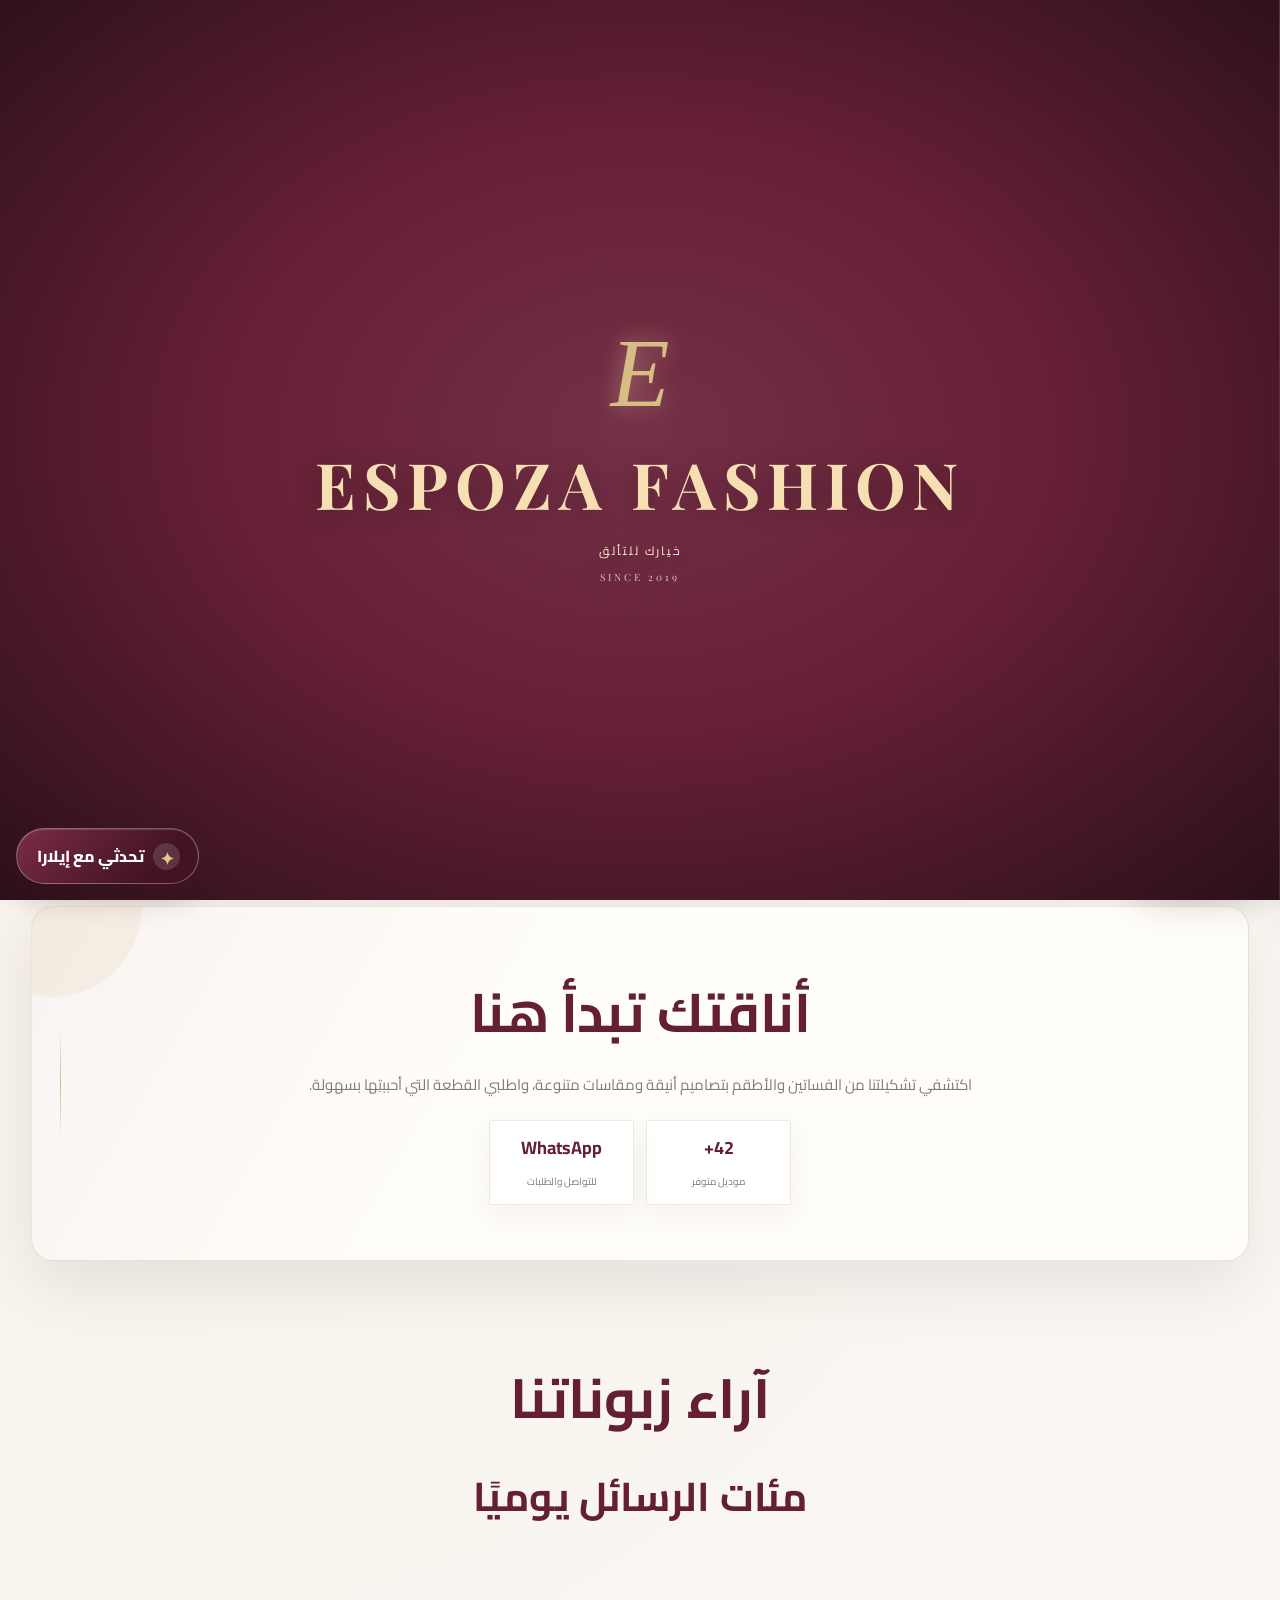
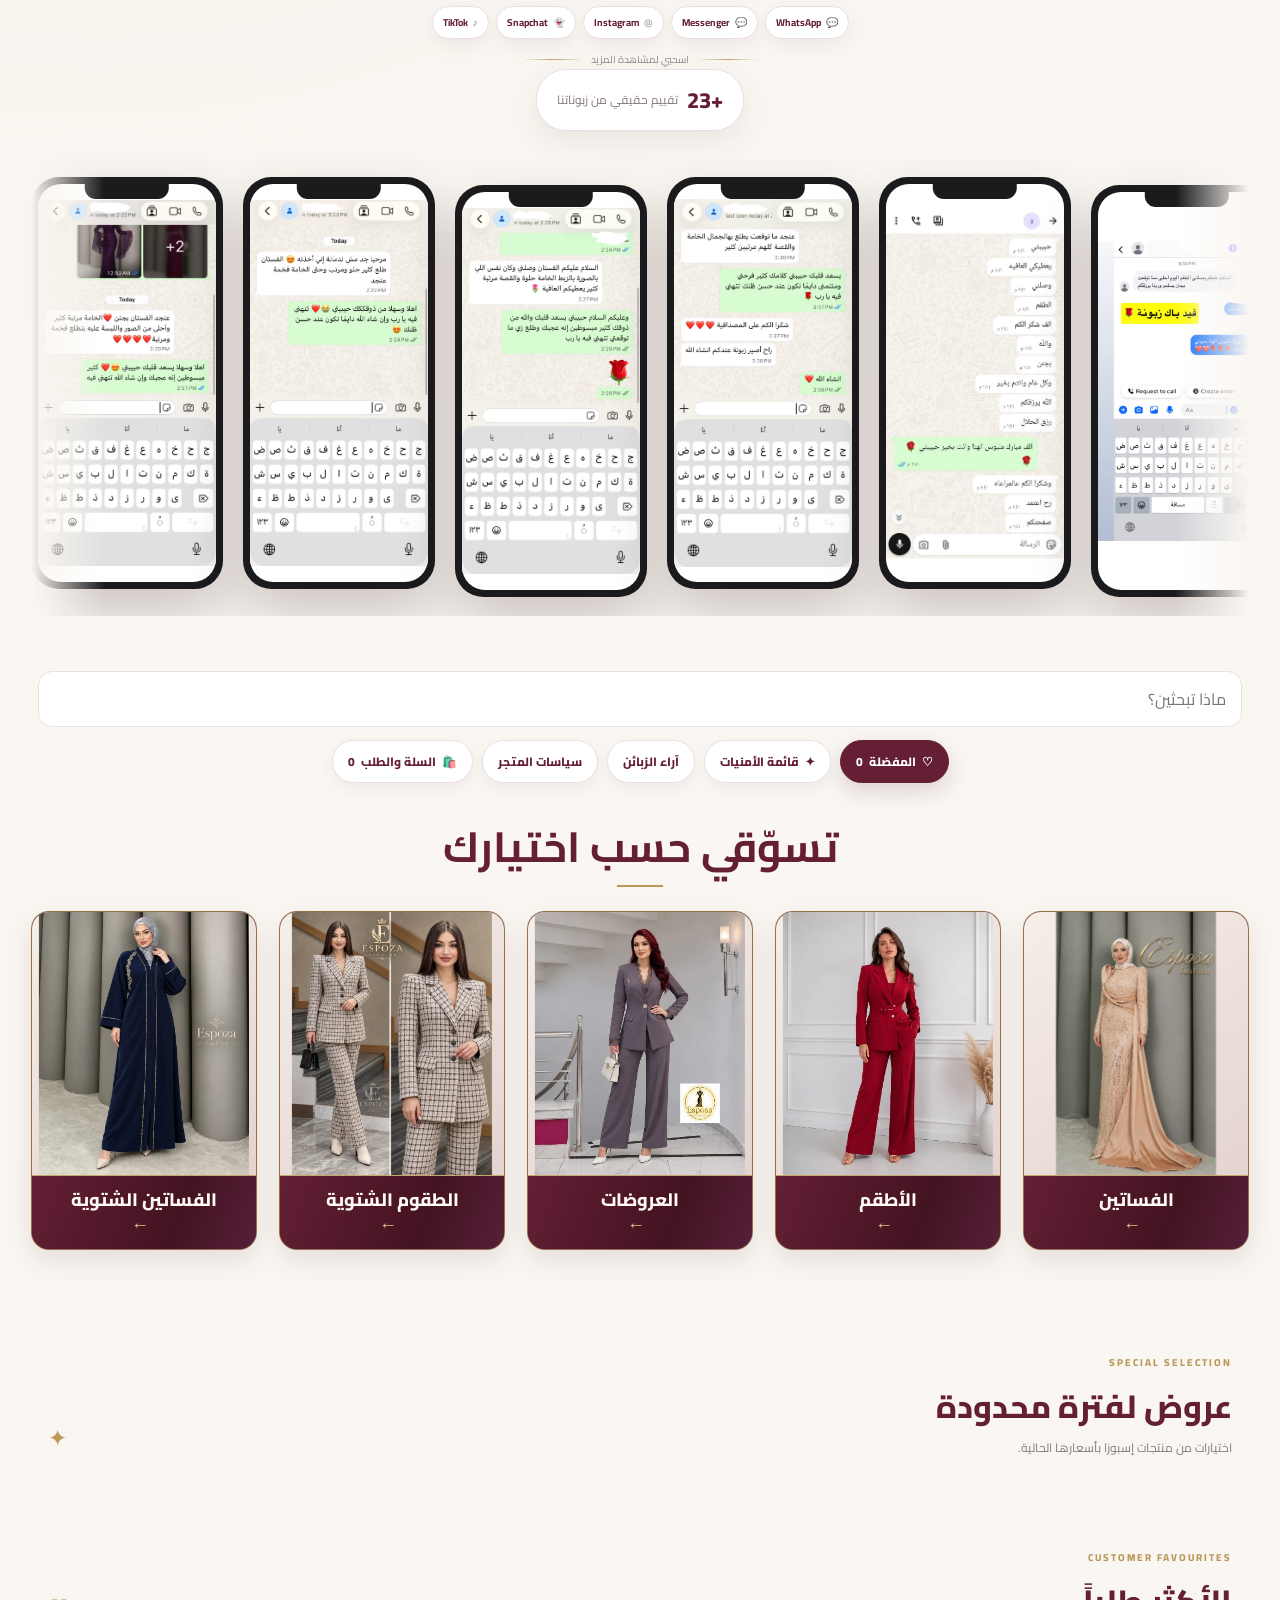
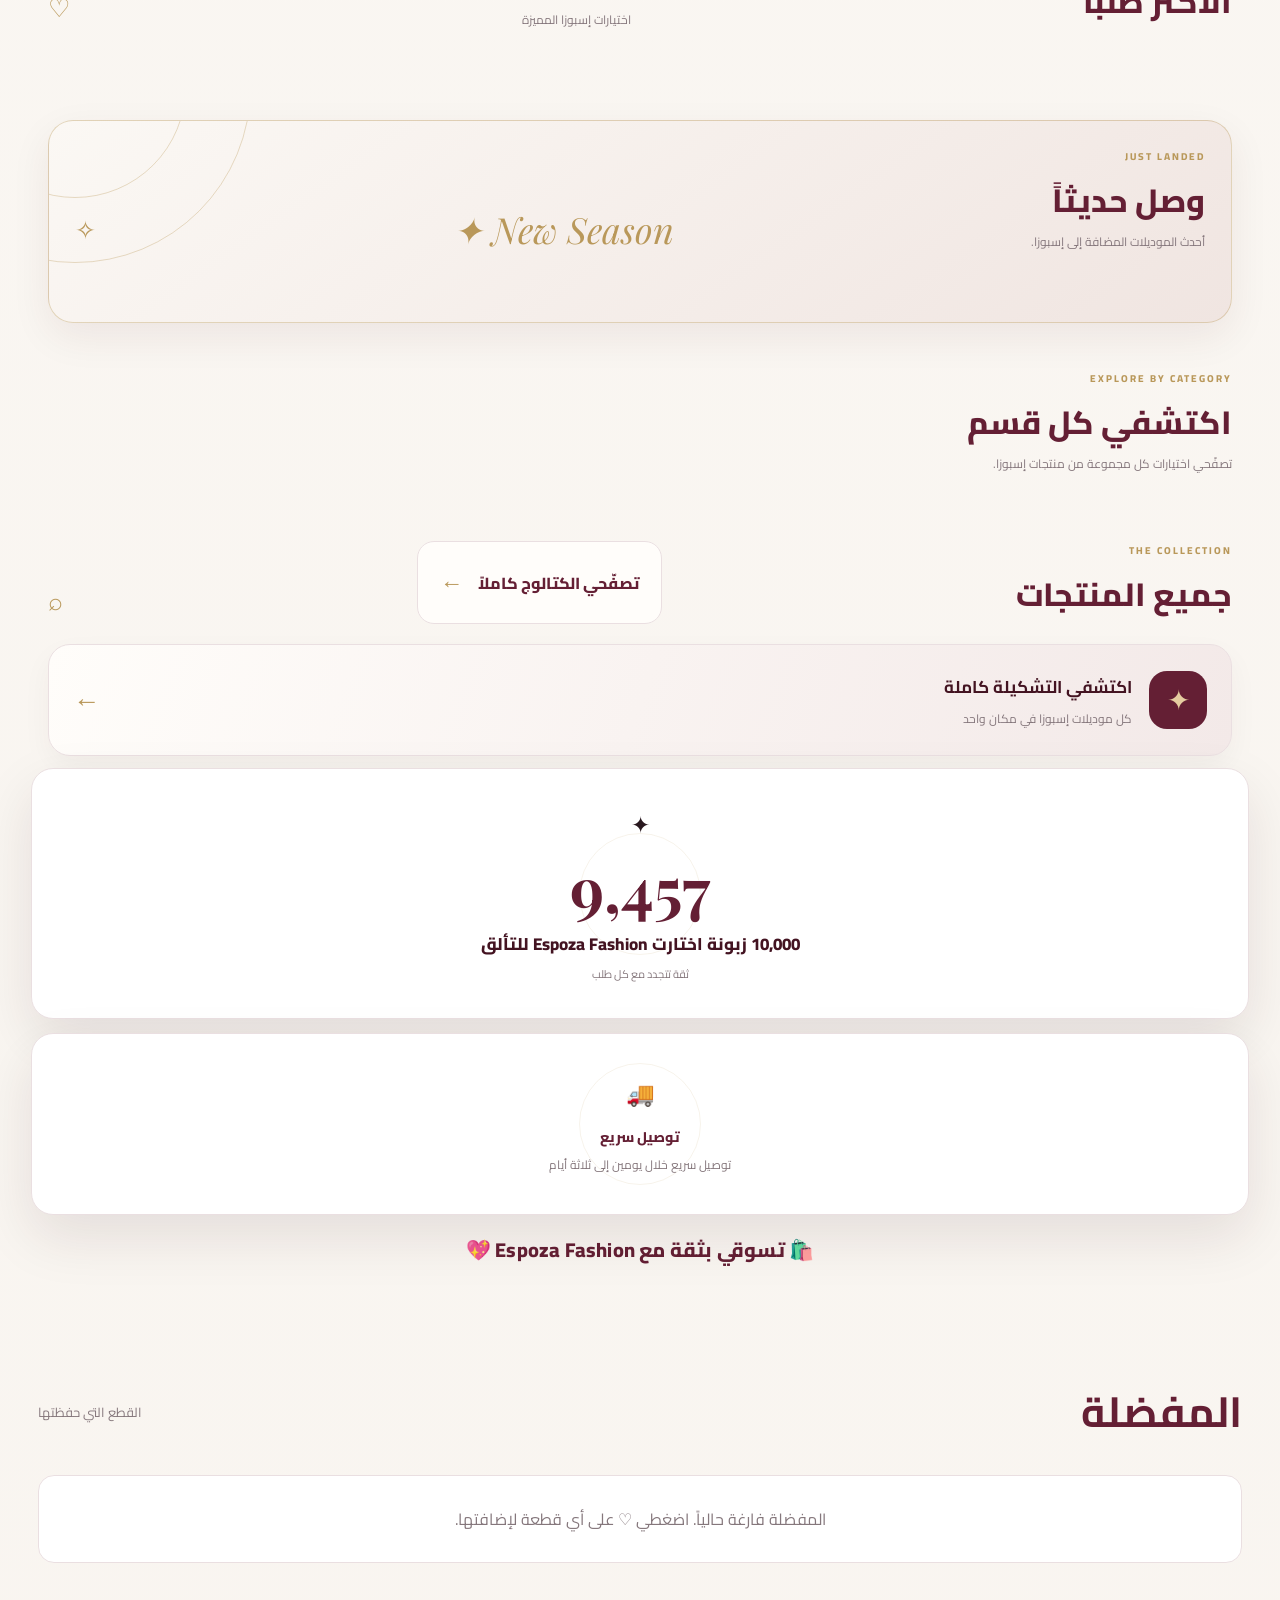
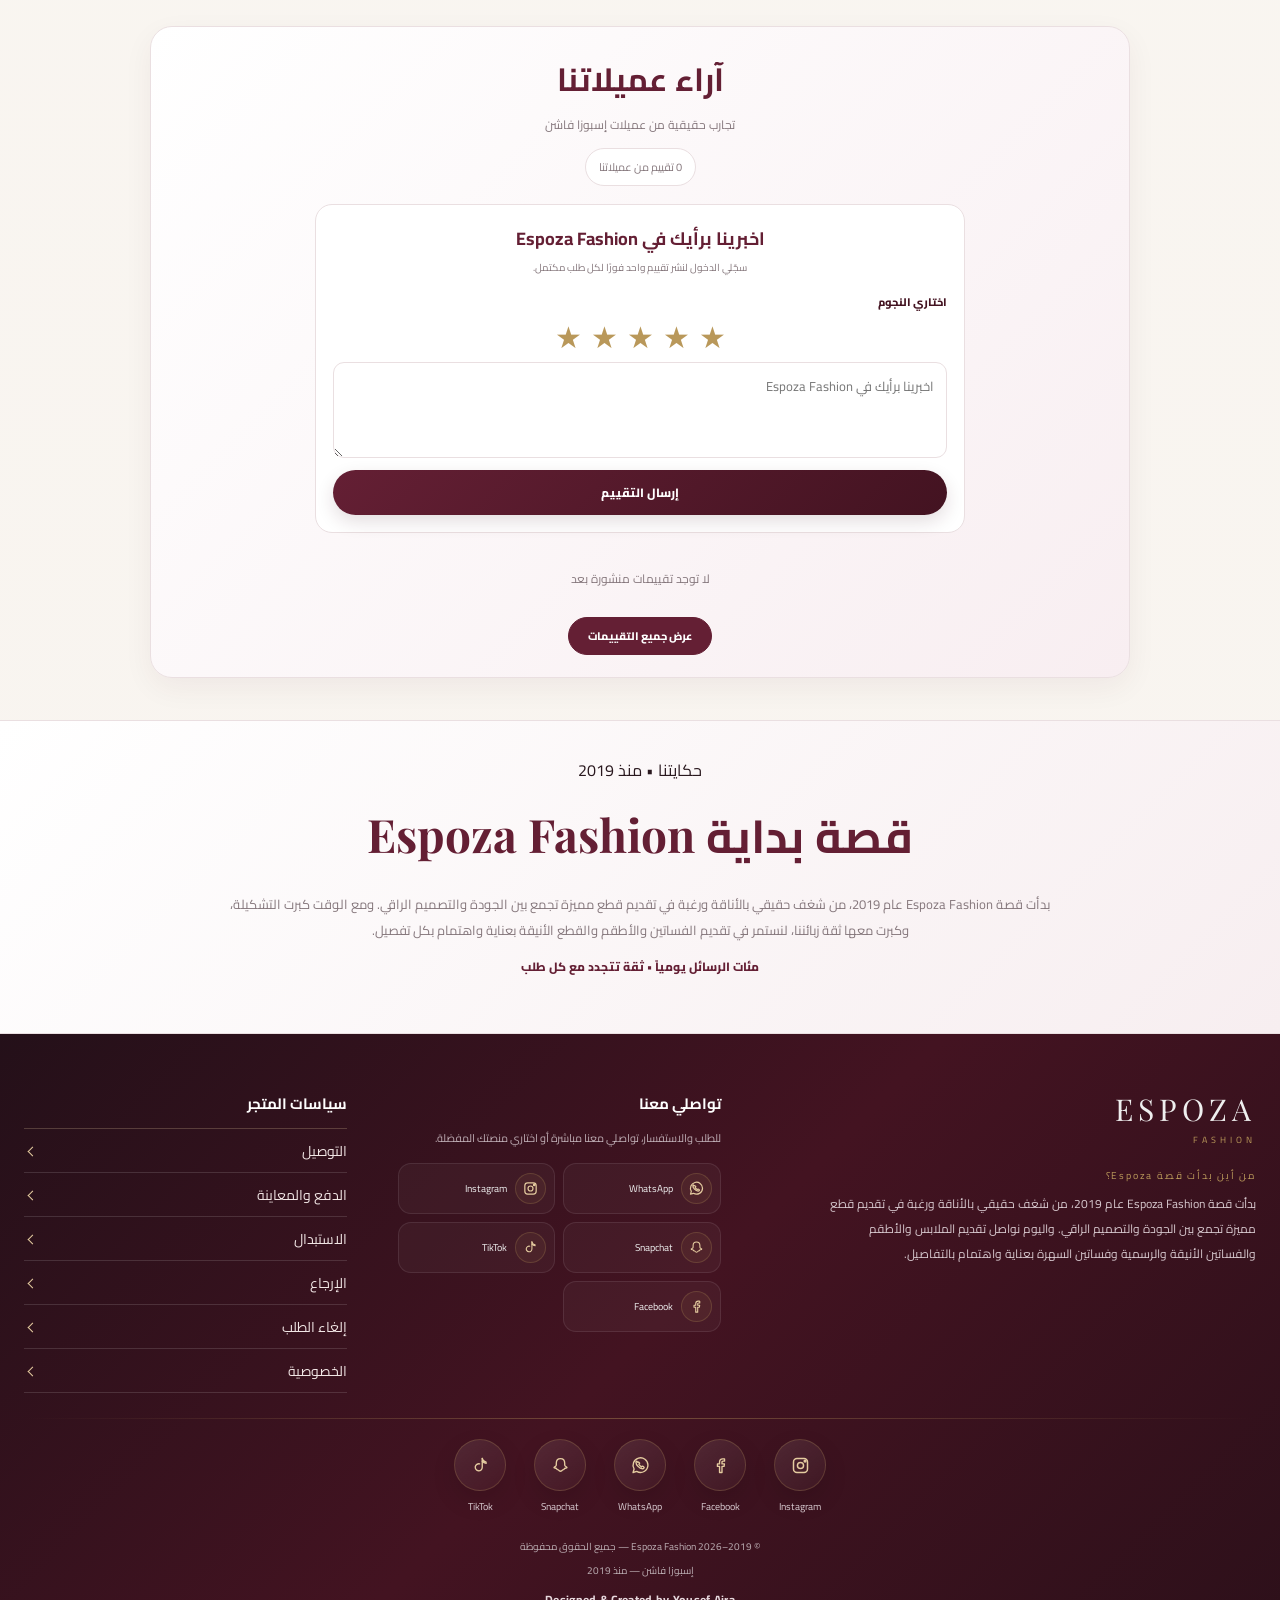
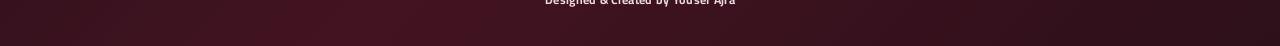
==== index.html @ cc654861 "Restore new arrivals and redesign mobile storefront" ====
<!DOCTYPE html>
<html lang="ar" dir="rtl">
<head>
<meta name="google-site-verification" content="KC0y2HwyO9Ljn2KY5dwLdDwKT72LUJiDfFh6d-5VTiM" />
<meta charset="UTF-8">
<meta name="viewport" content="width=device-width,initial-scale=1.0">
<meta name="theme-color" content="#641f34">
<title>Espoza Fashion</title>
<meta name="description" content="Espoza Fashion - فساتين وأطقم نسائية أنيقة">
<link rel="manifest" href="./manifest.webmanifest">
<link rel="icon" type="image/svg+xml" href="./icons/espoza-luxe-emblem.svg">
<link rel="apple-touch-icon" sizes="180x180" href="./icons/espoza-app-180.png">
<meta name="apple-mobile-web-app-title" content="Espoza">
<meta name="apple-mobile-web-app-capable" content="yes">

<link rel="preconnect" href="https://fonts.googleapis.com">
<link rel="preconnect" href="https://fonts.gstatic.com" crossorigin>

<link rel="preload" as="style" href="https://fonts.googleapis.com/css2?family=Cairo:wght@400;500;600;700;800&family=Playfair+Display:wght@600;700&display=swap"><link href="https://fonts.googleapis.com/css2?family=Cairo:wght@400;500;600;700;800&family=Playfair+Display:wght@600;700&display=swap" rel="stylesheet" media="print" onload="this.media='all'"><noscript><link href="https://fonts.googleapis.com/css2?family=Cairo:wght@400;500;600;700;800&family=Playfair+Display:wght@600;700&display=swap" rel="stylesheet"></noscript>


<style>
:root{
--wine:#641f34;
--dark:#431321;
--gold:#b9985a;
--cream:#faf7f2;
--white:#fff;
--line:#eadfe1;
--muted:#85777c;
--green:#198754;
--red:#b42318;
--shadow:0 12px 32px rgba(67,19,33,.10)
}

*{
box-sizing:border-box
}

html{
scroll-behavior:smooth;
scroll-padding-top:92px;
overflow-x:hidden;
max-width:100%
}

body{
margin:0;
font-family:"Cairo",Arial,sans-serif;
background:var(--cream);
color:#29181e;
overflow-x:hidden;
max-width:100%
}

button,input,select,textarea{
font:inherit
}

button{
cursor:pointer
}

a{
text-decoration:none;
color:inherit
}

img{
display:block
}

.hidden{
display:none!important
}

.top-note{
background:var(--dark);
color:#fff;
text-align:center;
padding:7px 12px;
font-size:12px
}

header{
position:sticky;
top:0;
z-index:200;
background:rgba(250,247,242,.96);
backdrop-filter:blur(12px);
border-bottom:1px solid rgba(100,31,52,.08)
}

.nav{
max-width:1240px;
margin:auto;
display:grid;
grid-template-columns:1fr auto 1fr;
align-items:center;
gap:12px;
padding:13px 18px
}

.brand{
text-align:center;
line-height:1
}

.brand-main{
font-family:"Playfair Display",serif;
font-weight:700;
font-size:31px;
letter-spacing:3px;
color:var(--wine)
}

.brand-sub{
font-size:9px;
letter-spacing:5px;
color:var(--gold);
margin-top:7px
}

.nav-side{
display:flex;
align-items:center;
gap:8px
}

.nav-side.end{
justify-content:flex-end
}

.icon-btn,
.pill{
border:1px solid var(--line);
background:#fff;
color:var(--wine);
border-radius:30px;
padding:8px 13px;
font-weight:700;
font-size:12px
}

.pill.wa{
background:var(--wine);
border-color:var(--wine);
color:#fff
}

.cart-btn{
position:relative;
font-size:15px;
line-height:1;
padding:8px 12px
}

.cart-badge{
position:absolute;
top:-6px;
right:-6px;
background:var(--wine);
color:#fff;
font-size:10px;
font-weight:800;
min-width:17px;
height:17px;
border-radius:20px;
display:flex;
align-items:center;
justify-content:center;
padding:0 3px;
line-height:1
}


/* SLIDER */

.hero-wrap{
max-width:1240px;
margin:auto;
padding:18px 18px 8px
}

.hero{
position:relative;
overflow:hidden;
border-radius:24px;
background:#eee5e6;
box-shadow:var(--shadow)
}

.slides-track{
display:flex;
direction:ltr;
transition:transform .5s ease
}

.hero-slide{
min-width:100%;
height:420px;
position:relative;
background:#eee5e6;
display:flex;
align-items:center;
justify-content:center;
overflow:hidden
}

.hero-slide img{
width:100%;
height:100%;
max-width:100%;
max-height:100%;
object-fit:contain !important;
object-position:center center !important;
display:block
}

.hero-overlay{
position:absolute;
inset:0;
display:flex;
align-items:flex-end;
justify-content:center;
padding:32px;
background:linear-gradient(
to top,
rgba(36,11,20,.55),
rgba(36,11,20,.06) 56%,
transparent
)
}

.hero-copy{
text-align:center;
color:#fff;
direction:rtl
}

.hero-copy h1{
font-family:"Playfair Display","Cairo",serif;
font-size:clamp(30px,5vw,54px);
margin:0 0 8px;
text-shadow:0 2px 14px rgba(0,0,0,.2)
}

.hero-copy p{
margin:0 0 15px;
font-size:14px
}

.hero-copy button{
border:0;
background:#fff;
color:var(--wine);
padding:10px 23px;
border-radius:30px;
font-weight:800
}

/* INTRO */

.intro{
max-width:1240px;
margin:auto;
padding:20px 18px 8px
}

.intro-card{
background:linear-gradient(135deg,#fff,#f6edef);
border:1px solid var(--line);
border-radius:23px;
padding:32px;
text-align:center
}

.intro h2{
font-family:"Playfair Display","Cairo",serif;
color:var(--wine);
font-size:clamp(27px,4vw,43px);
margin:0 0 8px
}

.intro p{
color:var(--muted);
max-width:740px;
margin:0 auto;
line-height:1.9
}

.social-stats{
display:flex;
justify-content:center;
gap:9px;
flex-wrap:wrap;
margin-top:20px
}

.mini-stat{
min-width:130px;
background:#fff;
border:1px solid var(--line);
border-radius:14px;
padding:10px 14px
}

.mini-stat b{
display:block;
color:var(--wine);
font-size:18px
}

.mini-stat span{
font-size:10px;
color:var(--muted)
}


/* CUSTOMER FEEDBACK */

.feedback{
max-width:1240px;
margin:auto;
padding:8px 18px 8px
}

.feedback-head{
text-align:center;
margin-bottom:18px
}

.feedback-head h2{
font-family:"Playfair Display","Cairo",serif;
color:var(--wine);
font-size:clamp(26px,4vw,40px);
margin:0 0 10px
}

.feedback-counter{
display:inline-flex;
align-items:center;
gap:9px;
background:#fff;
border:1px solid var(--line);
border-radius:30px;
padding:9px 20px
}

.feedback-counter b{
color:var(--wine);
font-size:22px;
font-weight:800;
min-width:2ch;
text-align:center
}

.feedback-counter span{
font-size:12px;
color:var(--muted)
}

.feedback-showcase{
overflow:hidden;
margin-top:22px;
-webkit-mask-image:linear-gradient(to right,transparent,#000 6%,#000 94%,transparent);
mask-image:linear-gradient(to right,transparent,#000 6%,#000 94%,transparent)
}

.feedback-showcase-track{
display:flex;
gap:16px;
width:max-content;
direction:ltr;
animation:feedbackShowcaseScroll 42s linear infinite
}

@keyframes feedbackShowcaseScroll{

from{
transform:translateX(0)
}

to{
transform:translateX(-50%)
}

}

@media(prefers-reduced-motion:reduce){

.feedback-showcase-track{
animation:none
}

}

.iphone-frame{
position:relative;
flex-shrink:0;
width:172px;
aspect-ratio:9/19.3;
background:#1b1b1d;
border-radius:30px;
padding:7px;
box-shadow:var(--shadow);
cursor:pointer
}

.iphone-frame::before{
content:"";
position:absolute;
top:7px;
left:50%;
transform:translateX(-50%);
width:44%;
height:15px;
background:#1b1b1d;
border-radius:0 0 11px 11px;
z-index:2
}

.iphone-screen{
width:100%;
height:100%;
border-radius:23px;
overflow:hidden;
background:#fff
}

.iphone-screen img{
width:100%;
height:100%;
object-fit:cover;
object-position:top center
}

.feedback-grid .iphone-frame{
width:100%;
max-width:210px;
margin:0 auto
}

.feedback-arrow-wrap{
display:flex;
justify-content:center;
padding:22px 0 6px
}

.feedback-arrow{
width:42px;
height:42px;
border-radius:50%;
background:#fff;
border:1px solid var(--line);
display:flex;
align-items:center;
justify-content:center;
color:var(--wine);
animation:feedbackArrowBounce 1.8s ease-in-out infinite;
box-shadow:var(--shadow)
}

.feedback-arrow svg{
width:18px;
height:18px
}

@keyframes feedbackArrowBounce{

0%,100%{
transform:translateY(0)
}

50%{
transform:translateY(7px)
}

}

@media(prefers-reduced-motion:reduce){

.feedback-arrow{
animation:none
}

}

.feedback-grid{
display:grid;
grid-template-columns:repeat(5,1fr);
gap:16px;
margin-top:6px
}

@media(max-width:1000px){

.feedback-grid{
grid-template-columns:repeat(3,1fr)
}

}

@media(max-width:600px){

.feedback-grid{
grid-template-columns:repeat(2,1fr);
gap:10px
}

}


/* SEARCH */

.toolbar{
max-width:1240px;
margin:auto;
padding:20px 18px 13px
}

.search-row{
display:flex;
gap:9px
}

.search{
flex:1;
border:1px solid var(--line);
background:#fff;
border-radius:14px;
padding:12px 15px;
outline:none
}

.search:focus{
border-color:var(--gold);
box-shadow:0 0 0 3px rgba(185,152,90,.12)
}

.cats{
 display:flex;
 flex-wrap:wrap;
 gap:8px;
 overflow:visible;
 padding:12px 0 8px;
 scrollbar-width:none;
 width:100%;
 min-width:0
}

.cats::-webkit-scrollbar{
display:none
}

.cat{
 display:inline-flex;
 align-items:center;
 white-space:nowrap;
 flex:0 0 auto;
 width:max-content;
 min-width:max-content;
 max-width:none;
 overflow:visible!important;
 text-overflow:clip;
 border:1px solid var(--line);
 background:#fff;
 color:var(--wine);
 border-radius:28px;
 padding:9px 17px;
 font-size:14px;
 font-weight:700
}

.cat.active{
background:var(--wine);
border-color:var(--wine);
color:#fff
}


/* PRODUCTS */

.catalog{
max-width:1240px;
margin:auto;
padding:0 18px 58px
}

.section-head{
display:flex;
align-items:flex-end;
justify-content:space-between;
gap:15px;
margin:8px 0 17px
}

.section-head h2{
font-family:"Playfair Display","Cairo",serif;
color:var(--wine);
font-size:29px;
margin:0
}

.section-head span{
color:var(--muted);
font-size:12px
}

.products-grid{
display:grid;
grid-template-columns:repeat(4,minmax(0,1fr));
gap:18px;
align-items:start
}

.product-card{
background:#fff;
border:1px solid rgba(100,31,52,.09);
border-radius:18px;
overflow:hidden;
transition:transform .28s ease,box-shadow .28s ease,border-color .28s ease;
position:relative;
box-shadow:0 5px 18px rgba(67,19,33,.045)
}

.product-card:hover{
transform:translateY(-3px);
box-shadow:var(--shadow)
}

.product-img{
position:relative;
aspect-ratio:4/5;
background:#f1e9e7;
overflow:hidden;
cursor:pointer
}

.product-img img{
width:100%;
height:100%;
object-fit:contain;
transition:transform .45s cubic-bezier(.2,.7,.2,1);
will-change:transform
}

.product-card:hover .product-img img,
.product-card:active .product-img img{
transform:scale(1.02)
}

.offer-badge,
.unavailable-badge{
position:absolute;
top:9px;
z-index:2;
color:#fff;
font-size:10px;
font-weight:800;
padding:5px 9px;
border-radius:20px
}

.offer-badge{
right:9px;
background:var(--wine)
}

.unavailable-badge{
left:9px;
background:#333
}

.product-info{
padding:13px 12px 15px;
text-align:right
}

.product-name{
font-weight:700;
font-size:14px;
line-height:1.55;
letter-spacing:-.1px;
color:var(--dark);
margin-bottom:7px;
min-height:22px
}

.price-row{
display:flex;
align-items:center;
justify-content:flex-start;
direction:rtl;
gap:8px;
flex-wrap:nowrap;
white-space:nowrap;
min-height:24px
}

.price{
font-weight:800;
font-size:14px;
color:var(--wine);
letter-spacing:.15px;
white-space:nowrap
}

.old-price{
font-size:11px;
color:#a4989c;
text-decoration:line-through;
white-space:nowrap
}

.product-meta{
display:block;
margin-top:7px;
font-size:10px;
font-weight:700;
letter-spacing:.35px;
color:#9a858c;
direction:ltr;
text-align:right
}
.product-meta::before{
content:"SKU: ";
color:var(--gold);
font-weight:800
}
.product-img::after,
.detail-main::after{
content:"ESPOZA FASHION • ©";
position:absolute;
left:10px;
bottom:9px;
z-index:3;
padding:4px 8px;
border-radius:999px;
background:rgba(67,19,33,.38);
color:rgba(255,255,255,.82);
font-size:8px;
font-weight:800;
letter-spacing:.6px;
pointer-events:none;
user-select:none;
-webkit-user-select:none;
}
.product-img::after{
opacity:.72;
}
.detail-main::after{
opacity:.8;
}

.empty{
grid-column:1/-1;
text-align:center;
color:var(--muted);
padding:40px 15px
}

.loading{
grid-column:1/-1;
text-align:center;
color:var(--muted);
padding:20px
}


/* SCROLL REVEAL */

.reveal-item{
opacity:0;
transform:translateY(22px);
transition:opacity 1.05s cubic-bezier(.16,1,.3,1),transform 1.05s cubic-bezier(.16,1,.3,1);
transition-delay:var(--reveal-delay,0ms);
will-change:opacity,transform
}

.reveal-item.revealed{
opacity:1;
transform:translateY(0)
}

@media(prefers-reduced-motion:reduce){

.reveal-item{
opacity:1;
transform:none;
transition:none
}

}


/* MARQUEE DIVIDER */

.marquee-divider{
overflow:hidden;
background:linear-gradient(135deg,var(--wine),var(--dark));
border-radius:14px;
padding:13px 0;
margin:4px 0 8px
}

.marquee-track{
display:flex;
width:max-content;
direction:ltr;
animation:marqueeScroll 18s linear infinite;
will-change:transform;
backface-visibility:hidden;
transform:translate3d(0,0,0)
}

.marquee-track span{
display:inline-block;
color:#fff;
font-weight:800;
font-size:12px;
letter-spacing:1.5px;
white-space:nowrap;
opacity:.92;
padding-inline-end:0
}

@keyframes marqueeScroll{

from{
transform:translateX(0)
}

to{
transform:translateX(-50%)
}

}

@media(prefers-reduced-motion:reduce){

.marquee-track{
animation:none
}

}


/* SOCIAL */

.social{
max-width:1240px;
margin:auto;
padding:0 18px 55px
}

.social-card{
background:var(--wine);
color:#fff;
border-radius:24px;
padding:30px 20px;
text-align:center
}

.social-card h2{
font-family:"Playfair Display","Cairo",serif;
font-size:30px;
margin:0 0 7px
}

.social-card > p{
color:#eadde1;
margin:0
}

.social-grid{
display:grid;
grid-template-columns:repeat(4,1fr);
gap:9px;
margin-top:19px
}

.social-link{
border:1px solid rgba(255,255,255,.15);
background:rgba(255,255,255,.09);
border-radius:14px;
padding:14px 8px
}

.social-link b{
display:block
}

.social-link span{
font-size:10px;
color:#e5cca0
}


/* FEATURES */

.features{
max-width:1240px;
margin:auto;
padding:0 18px 55px
}

.features-slider{
position:relative;
overflow:hidden;
border-radius:18px;
background:#fff;
border:1px solid var(--line)
}

.features-track{
display:flex;
transition:transform .6s ease
}

.feature-slide{
min-width:100%;
text-align:center;
padding:26px 18px
}

.feature-icon{
font-size:23px;
margin-bottom:9px
}

.feature-title{
font-weight:800;
color:var(--wine);
margin-bottom:5px;
font-size:14px
}

.feature-text{
font-size:12px;
color:var(--muted);
line-height:1.7
}


/* FOOTER */

footer{
background:#2d141d;
color:#eee;
text-align:center;
padding:31px 18px
}

.foot-brand{
font-family:"Playfair Display",serif;
font-size:27px;
letter-spacing:4px
}

.foot-sub{
color:var(--gold);
font-size:9px;
letter-spacing:4px
}

.footer-nav{
display:flex;
justify-content:center;
gap:14px;
flex-wrap:wrap;
margin:17px 0;
font-size:12px
}

.copyright{
color:#bcaeb3;
font-size:10px
}


/* MODALS */

.modal{
display:none;
position:fixed;
inset:0;
z-index:100;
background:rgba(22,8,13,.64);
backdrop-filter:blur(6px);
align-items:center;
justify-content:center;
padding:16px
}

.modal.open{
display:flex
}

.modal-box{
position:relative;
background:#fff;
border-radius:20px;
width:min(930px,100%);
max-height:94vh;
overflow:auto;
padding:20px
}

.close-btn{
position:absolute;
left:13px;
top:13px;
z-index:5;
border:0;
width:38px;
height:38px;
border-radius:50%;background:#f2e9eb;
color:var(--wine);
font-size:21px
}

.detail-grid{
display:grid;
grid-template-columns:1.08fr .92fr;
gap:24px
}

/* ===== Product image viewer / smooth zoom ===== */
.product-image-viewer{background:rgba(12,5,8,.88);backdrop-filter:blur(10px);padding:12px;z-index:130;touch-action:none}
.product-image-viewer .product-image-stage{position:relative;width:100%;height:100%;max-width:1200px;max-height:94vh;display:flex;align-items:center;justify-content:center;overflow:hidden;touch-action:none;overscroll-behavior:contain;cursor:zoom-in;-webkit-user-select:none;user-select:none;-webkit-touch-callout:none}
.product-image-viewer .product-image-stage.zoomed{cursor:grab}
.product-image-viewer .product-image-stage.dragging{cursor:grabbing}
.product-image-viewer #productImageViewerImg{max-width:96vw;max-height:92vh;width:auto;height:auto;object-fit:contain;user-select:none;-webkit-user-drag:none;-webkit-touch-callout:none;transform-origin:center center;transition:transform .18s ease-out;will-change:transform;border-radius:8px}
.product-image-viewer .product-image-close{position:fixed;top:18px;left:18px;background:rgba(255,255,255,.92);z-index:10}
.product-image-hint{position:fixed;bottom:16px;left:50%;transform:translateX(-50%);color:#fff;background:rgba(0,0,0,.42);border:1px solid rgba(255,255,255,.16);border-radius:999px;padding:7px 12px;font-size:10px;pointer-events:none;white-space:nowrap}
.product-image-watermark{position:absolute;left:50%;top:50%;transform:translate(-50%,-50%) rotate(-18deg);z-index:2;color:rgba(255,255,255,.16);font-size:clamp(14px,2.2vw,24px);font-weight:900;letter-spacing:2px;white-space:nowrap;pointer-events:none;user-select:none;-webkit-user-select:none}
.product-image-rights{position:fixed;right:18px;bottom:18px;z-index:12;color:#fff;background:rgba(0,0,0,.4);border:1px solid rgba(255,255,255,.14);border-radius:999px;padding:7px 10px;font-size:9px;pointer-events:none;user-select:none;-webkit-user-select:none}
@media(max-width:700px){.product-image-viewer #productImageViewerImg{max-width:100vw;max-height:88vh}.product-image-hint{bottom:10px;font-size:9px}.product-image-rights{left:50%;right:auto;transform:translateX(-50%);bottom:10px;width:max-content;max-width:calc(100vw - 20px);}.product-image-watermark{font-size:12px;letter-spacing:1px}}

.detail-main{
position:relative;
aspect-ratio:4/5;
border-radius:16px;
overflow:hidden;
background:#f1e9e7
}

.detail-main img{
width:100%;
height:100%;
object-fit:contain;
image-rendering:auto;
backface-visibility:hidden;
-webkit-backface-visibility:hidden;
user-select:none;
-webkit-user-drag:none;
transform-origin:center center;
transition:transform .15s ease;
will-change:transform
}

.detail-main{
cursor:grab;
touch-action:none;
overscroll-behavior:contain;
-webkit-user-select:none;
user-select:none;
-webkit-touch-callout:none
}

.detail-main.dragging,
.detail-main.zoomed{
cursor:grabbing
}

.thumbs{
display:flex;
gap:7px;
overflow:auto;
margin-top:8px
}

.thumb{
width:62px;
height:76px;
object-fit:cover;
border:2px solid transparent;
border-radius:9px;
cursor:pointer
}

.thumb.active{
border-color:var(--wine)
}

.detail-info{
padding:16px 2px
}
.detail-info h2{
font-size:27px;
color:var(--wine);
margin:0 0 8px
}

.detail-price{
font-size:21px;
font-weight:800;
margin-bottom:13px
}

.desc{
color:#706267;
line-height:1.9;
margin-bottom:14px
}

.option-title{
font-weight:700;
font-size:13px;
margin-top:12px
}

.chips{
display:flex;
gap:7px;
flex-wrap:wrap;
margin:7px 0
}

.chip{
border:1px solid var(--line);
background:#fff;
border-radius:22px;
padding:7px 11px;
font-size:12px
}

.chip.clickable{
cursor:pointer
}

.chip.clickable.active{
background:var(--wine);
border-color:var(--wine);
color:#fff
}

.qty-stepper{
display:flex;
align-items:center;
gap:14px;
margin:8px 0 4px
}

.qty-stepper button{
width:34px;
height:34px;
border-radius:50%;
border:1px solid var(--line);
background:#fff;
color:var(--wine);
font-size:18px;
font-weight:800;
line-height:1
}

.qty-stepper span{
min-width:22px;
text-align:center;
font-weight:800;
color:var(--dark)
}

.order-btn{
width:100%;
border:0;
border-radius:11px;
padding:12px;
background:var(--wine);
color:#fff;
font-weight:800;
margin-top:15px
}

.order-btn:disabled{
opacity:.48;
cursor:not-allowed
}

.order-box{
width:min(690px,100%)
}

.cart-line{
display:flex;
gap:11px;
align-items:center;
padding:11px 0;
border-bottom:1px solid var(--line)
}

.cart-line img{
width:56px;
height:70px;
object-fit:contain;
border-radius:8px;
background:#f1e9e7;
flex-shrink:0
}

.cart-line-info{
flex:1;
min-width:0
}

.cart-line-name{
font-weight:800;
color:var(--dark);
font-size:13px
}

.cart-line-meta{
font-size:11px;
color:var(--muted);
margin:2px 0 6px
}

.cart-line-controls{
display:flex;
align-items:center;
gap:8px
}

.cart-line-controls button{
width:26px;
height:26px;
border-radius:50%;
border:1px solid var(--line);
background:#fff;
color:var(--wine);
font-weight:800;
line-height:1
}

.cart-line-controls .cart-remove{
color:#b42318;
border-color:#f3d7d2;
margin-inline-start:6px
}

.cart-line-price{
font-weight:800;
color:var(--wine);
white-space:nowrap;
font-size:13px
}

.order-cart-summary{
background:#fbf5f4;
border:1px solid var(--line);
border-radius:12px;
padding:10px 13px;
margin-bottom:14px;
max-height:170px;
overflow:auto
}

.order-summary-line{
display:flex;
justify-content:space-between;
gap:10px;
font-size:12px;
padding:4px 0
}

.cod-note{
text-align:center;
font-size:12px;
color:var(--wine);
font-weight:800;
margin-top:10px
}

.form-grid{
display:grid;
grid-template-columns:repeat(2,1fr);
gap:11px
}

.fg label{
display:block;
font-size:12px;
font-weight:700;
margin-bottom:5px
}

.field{
width:100%;
border:1px solid var(--line);
border-radius:10px;
padding:10px 12px;
outline:none;
background:#fff
}

.field:focus{
border-color:var(--gold)
}

textarea.field{
min-height:85px;
resize:vertical
}

.full{
grid-column:1/-1
}

.total-box{
background:#fbf5f4;
border:1px solid var(--line);
border-radius:13px;
padding:11px;
margin:14px 0
}

.total-line{
display:flex;
justify-content:space-between;
padding:4px 0
}

.total-line.grand{
border-top:1px solid var(--line);
margin-top:5px;
padding-top:9px;
font-size:17px;
font-weight:800;
color:var(--wine)
}

.send-btn{
width:100%;
border:0;
border-radius:11px;
padding:12px;
background:var(--wine);
color:#fff;
font-weight:800
}

.toast{
position:fixed;
left:15px;
bottom:15px;
z-index:200;
display:none;
max-width:360px;
background:#25151b;
color:#fff;
border-radius:10px;
padding:11px 14px;
font-size:12px
}

.toast.show{
display:block
}


/* RESPONSIVE */

@media(max-width:1000px){

.products-grid{
grid-template-columns:repeat(3,1fr)
}

.hero-slide{
height:390px
}

}

@media(max-width:760px){

.products-grid{
grid-template-columns:repeat(2,minmax(0,1fr));
gap:10px
}

.product-card{
border-radius:14px;
box-shadow:0 4px 14px rgba(67,19,33,.04)
}

.product-info{
padding:10px 9px 12px
}

.product-name{
font-size:13px;
line-height:1.5;
margin-bottom:5px
}

.price{
font-size:13px;
white-space:nowrap
}

.price-row{
gap:6px;
flex-wrap:nowrap;
overflow:hidden
}

.old-price{
font-size:10px
}

.nav{
padding:11px 12px
}

.brand-main{
font-size:24px
}

.brand-sub{
letter-spacing:3px
}

.hero-wrap,
.intro,
.toolbar,
.catalog,
.social{
padding-left:11px;
padding-right:11px
}

.hero-slide{
height:350px
}

.hero{
border-radius:18px
}

.hero-overlay{
padding:25px
}

.products-grid{
grid-template-columns:repeat(2,1fr);
gap:8px
}

.product-info{
padding:9px
}

.product-name{
font-size:13px
}

.detail-grid{
grid-template-columns:1fr
}

.social-grid{
grid-template-columns:repeat(2,1fr)
}

.form-grid{
grid-template-columns:1fr
}

.full{
grid-column:auto
}

.intro-card{
padding:27px 18px
}

}

@media(max-width:430px){

.hero-slide{
height:300px
}

.product-name{
min-height:22px
}

.price{
font-size:13px
}

}

/* ==========================================
   ESPoza PREMIUM MOTION LAYER
   ========================================== */

body{
  animation:pageSoftIn .75s ease both;
}

@keyframes pageSoftIn{
  from{opacity:0}
  to{opacity:1}
}

.top-note{
  position:relative;
  overflow:hidden;
}
.top-note::after{
  content:"";
  position:absolute;
  inset:0 auto 0 -35%;
  width:30%;
  background:linear-gradient(90deg,transparent,rgba(255,255,255,.16),transparent);
  transform:skewX(-20deg);
  animation:topShine 5s ease-in-out infinite;
}
@keyframes topShine{
  0%,65%{left:-35%}
  100%{left:135%}
}

.brand-main{
  transition:transform .35s ease,letter-spacing .35s ease;
}
.brand:hover .brand-main{
  transform:translateY(-2px);
  letter-spacing:4px;
}

.icon-btn,.pill,.cat,.social-link,.order-btn,.send-btn,.feedback-counter,.mini-stat{
  transition:transform .28s ease,box-shadow .28s ease,border-color .28s ease,background .28s ease;
}
.icon-btn:hover,.pill:hover,.cat:hover,.social-link:hover,.mini-stat:hover{
  transform:translateY(-3px);
  box-shadow:0 10px 24px rgba(67,19,33,.12);
}
.order-btn:hover,.send-btn:hover{
  transform:translateY(-2px);
  box-shadow:0 12px 25px rgba(67,19,33,.22);
}
.order-btn:active,.send-btn:active,.icon-btn:active,.pill:active,.cat:active{
  transform:scale(.97);
}

.cart-badge{
  animation:cartBadgePulse 2.8s ease-in-out infinite;
}
@keyframes cartBadgePulse{
  0%,82%,100%{transform:scale(1)}
  88%{transform:scale(1.22)}
  94%{transform:scale(.94)}
}

.hero{
  animation:heroLift 1s cubic-bezier(.2,.8,.2,1) both;
}
@keyframes heroLift{
  from{opacity:0;transform:translateY(18px) scale(.985)}
  to{opacity:1;transform:none}
}
.hero-slide img{
  transition:transform 1.1s cubic-bezier(.2,.7,.2,1),opacity .8s ease;
}
.hero-slide:hover img{
  transform:scale(1.025);
}
.hero-copy h1{
  animation:heroTextIn .9s .15s both cubic-bezier(.2,.8,.2,1);
}
.hero-copy p,.hero-copy button{
  animation:heroTextIn .8s .28s both cubic-bezier(.2,.8,.2,1);
}
@keyframes heroTextIn{
  from{opacity:0;transform:translateY(18px)}
  to{opacity:1;transform:none}
}

.intro-card{
  position:relative;
  overflow:hidden;
}
.intro-card::before{
  content:"";
  position:absolute;
  width:180px;height:180px;
  border-radius:50%;
  background:rgba(185,152,90,.09);
  top:-90px;left:-70px;
  animation:softOrb 7s ease-in-out infinite;
}
@keyframes softOrb{
  0%,100%{transform:translate(0,0)}
  50%{transform:translate(45px,25px)}
}

.feedback{
  position:relative;
}
.feedback-head h2{
  animation:sectionTitleIn .9s ease both;
}
@keyframes sectionTitleIn{
  from{opacity:0;transform:translateY(14px);letter-spacing:-.5px}
  to{opacity:1;transform:none;letter-spacing:normal}
}

.feedback-showcase{
  position:relative;
  padding:12px 0 18px;
  touch-action:pan-y;
  cursor:grab;
}
.feedback-showcase.is-dragging{
  cursor:grabbing;
}
.feedback-showcase-track{
  gap:clamp(12px,1.7vw,24px);
  animation:feedbackShowcaseScroll 52s linear infinite;
  will-change:transform;
}
.feedback-showcase:hover .feedback-showcase-track{
  animation-play-state:paused;
}
.iphone-frame{
  width:clamp(142px,14vw,210px);
  border-radius:clamp(25px,2.2vw,38px);
  padding:clamp(5px,.55vw,8px);
  box-shadow:0 20px 42px rgba(35,10,18,.20),0 0 0 1px rgba(255,255,255,.10) inset;
  transition:transform .45s cubic-bezier(.2,.8,.2,1),box-shadow .45s ease;
}
.iphone-frame:hover{
  transform:translateY(-10px) rotate(-1deg);
  box-shadow:0 30px 55px rgba(35,10,18,.25),0 0 0 1px rgba(255,255,255,.12) inset;
}
.iphone-screen{
  border-radius:clamp(19px,1.8vw,30px);
}
.iphone-frame:nth-child(3n){
  transform:translateY(8px);
}
.iphone-frame:nth-child(3n):hover{
  transform:translateY(-4px) rotate(1deg);
}

.feedback-story{
  margin:8px auto 0;
  max-width:720px;
  text-align:center;
  display:flex;
  flex-direction:column;
  align-items:center;
  gap:6px;
}
.feedback-daily{
  font-family:"Playfair Display","Cairo",serif;
  color:var(--wine);
  font-size:clamp(22px,3vw,34px);
  font-weight:700;
  letter-spacing:.2px;
}
.feedback-platforms{
  display:flex;
  justify-content:center;
  flex-wrap:wrap;
  gap:7px;
}
.feedback-platform{
  display:inline-flex;
  align-items:center;
  gap:5px;
  background:#fff;
  border:1px solid var(--line);
  border-radius:30px;
  padding:6px 10px;
  font-size:10px;
  color:var(--muted);
  box-shadow:0 6px 18px rgba(67,19,33,.06);
  transition:transform .25s ease,box-shadow .25s ease;
}
.feedback-platform:hover{
  transform:translateY(-2px);
  box-shadow:0 9px 22px rgba(67,19,33,.10);
}
.feedback-platform b{
  color:var(--wine);
}
.feedback-swipe-hint{
  margin-top:5px;
  font-size:10px;
  color:var(--muted);
  display:flex;
  align-items:center;
  justify-content:center;
  gap:7px;
  opacity:.9;
}
.feedback-swipe-line{
  width:62px;
  height:1px;
  background:linear-gradient(90deg,transparent,var(--gold),transparent);
}
.feedback-drawn-arrow{
  width:min(210px,44vw);
  height:62px;
  overflow:visible;
  margin-top:-2px;
}
.feedback-drawn-arrow path{
  fill:none;
  stroke:var(--gold);
  stroke-width:2.4;
  stroke-linecap:round;
  stroke-linejoin:round;
  stroke-dasharray:280;
  stroke-dashoffset:280;
}
.feedback-drawn-arrow.is-drawing path{
  animation:drawFeedbackArrow 2.1s .15s ease forwards,arrowFloat 3.2s 2.35s ease-in-out infinite;
}
.feedback-drawn-arrow marker{
  overflow:visible;
}
@keyframes drawFeedbackArrow{
  to{stroke-dashoffset:0}
}
@keyframes arrowFloat{
  0%,100%{transform:translateY(0)}
  50%{transform:translateY(5px)}
}

.feedback-arrow-wrap{
  padding:12px 0 7px;
}
.feedback-arrow{
  background:transparent;
  border:0;
  box-shadow:none;
  width:48px;height:48px;
}
.feedback-arrow::before{
  content:"";
  position:absolute;
  width:34px;height:34px;
  border:1px solid rgba(185,152,90,.35);
  border-radius:50%;
  animation:ringPulse 2.2s ease-in-out infinite;
}
.feedback-arrow svg{
  width:21px;height:21px;
  position:relative;
}
@keyframes ringPulse{
  0%,100%{transform:scale(.9);opacity:.45}
  50%{transform:scale(1.15);opacity:1}
}

.feedback-grid{
  display:grid;
}
.feedback-grid .iphone-frame{
  width:clamp(145px,100%,210px);
  opacity:0;
  transform:translateY(24px) scale(.96);
}
.feedback-grid .iphone-frame.revealed{
  opacity:1;
  transform:none;
}
.feedback-grid .iphone-frame:nth-child(2n){transition-delay:.06s}
.feedback-grid .iphone-frame:nth-child(3n){transition-delay:.12s}

.marquee-divider{
  position:relative;
  isolation:isolate;
  box-shadow:0 9px 24px rgba(67,19,33,.10);
  transition:transform .35s ease,box-shadow .35s ease;
}
.marquee-divider:hover{
  transform:translateY(-3px);
  box-shadow:0 15px 30px rgba(67,19,33,.14);
}
.marquee-track{
  animation:marqueeScroll 19s linear infinite;
  will-change:transform;
}
.marquee-divider::after{
  content:"";
  position:absolute;
  inset:0;
  pointer-events:none;
  background:linear-gradient(90deg,rgba(255,255,255,.08),transparent 25%,transparent 75%,rgba(255,255,255,.08));
}

.product-card{
  transition:transform .35s cubic-bezier(.2,.8,.2,1),box-shadow .35s ease,border-color .35s ease;
}
.product-card:hover{
  transform:translateY(-7px);
  border-color:rgba(185,152,90,.35);
  box-shadow:0 18px 38px rgba(67,19,33,.14);
}
.product-img img{
  transition:transform .65s cubic-bezier(.2,.8,.2,1),filter .5s ease;
}
.product-card:hover .product-img img{
  transform:scale(1.045);
}
.product-card .offer-badge{
  animation:badgeFloat 3s ease-in-out infinite;
}
@keyframes badgeFloat{
  0%,100%{transform:translateY(0)}
  50%{transform:translateY(-3px)}
}

.features{
  position:relative;
}
.features-slider{
  box-shadow:0 16px 40px rgba(67,19,33,.09);
  overflow:hidden;
}
.features-track{
  will-change:transform;
}
.features-tagline{
  text-align:center;
  margin:16px auto 0;
  font-weight:800;
  font-size:clamp(15px,2.4vw,20px);
  color:var(--wine);
  letter-spacing:.2px;
}
.feature-slide{
  position:relative;
  min-height:150px;
  display:flex;
  flex-direction:column;
  justify-content:center;
  align-items:center;
}
.feature-slide::after{
  content:"";
  position:absolute;
  width:120px;height:120px;
  border-radius:50%;
  border:1px solid rgba(185,152,90,.12);
  animation:featureRing 6s linear infinite;
}
@keyframes featureRing{
  from{transform:rotate(0deg) scale(.88)}
  50%{transform:rotate(180deg) scale(1)}
  to{transform:rotate(360deg) scale(.88)}
}
.feature-icon{
  position:relative;
  z-index:1;
  animation:featureIconFloat 2.8s ease-in-out infinite;
}
.feature-title,.feature-text{
  position:relative;
  z-index:1;
}
@keyframes featureIconFloat{
  0%,100%{transform:translateY(0)}
  50%{transform:translateY(-5px)}
}

.trust-number{
  font-family:"Playfair Display","Cairo",serif;
  font-size:clamp(34px,6vw,62px);
  line-height:1;
  color:var(--wine);
  font-weight:700;
  margin:2px 0 9px;
  position:relative;
  z-index:2;
}
.trust-caption{
  font-size:clamp(13px,2vw,17px);
  color:var(--dark);
  font-weight:800;
  position:relative;
  z-index:2;
}
.trust-subcaption{
  color:var(--muted);
  font-size:11px;
  margin-top:4px;
  position:relative;
  z-index:2;
}

.footer-premium{
  max-width:1180px;
  margin:0 auto 24px;
  display:grid;
  grid-template-columns:1.2fr .8fr .8fr;
  gap:28px;
  text-align:start;
}
.footer-column{
  min-width:0;
}
.footer-column h3{
  margin:0 0 10px;
  color:#fff;
  font-size:15px;
}
.footer-story{
  color:#cdbfc4;
  font-size:11px;
  line-height:2;
  margin:0;
}
.footer-contact{
  display:flex;
  flex-direction:column;
  gap:8px;
}
.footer-contact a{
  color:#d9cdd1;
  font-size:11px;
  background:none;
  border:0;
  padding:0;
  text-align:inherit;
}
.footer-contact a:hover{
  color:#fff;
  transform:translateX(-3px);
}
.footer-section-title{
  color:var(--gold);
  font-size:10px;
  letter-spacing:1.8px;
  margin-bottom:7px;
  display:block;
}
.footer-social-row{
  display:flex;
  flex-wrap:wrap;
  gap:7px;
}
.footer-social-row a{
  display:inline-flex;
  align-items:center;
  justify-content:center;
  min-width:34px;
  height:34px;
  padding:0 9px;
  border:1px solid rgba(255,255,255,.12);
  border-radius:11px;
  color:#eee;
  font-size:10px;
  background:rgba(255,255,255,.05);
  transition:transform .25s ease,background .25s ease,border-color .25s ease;
}
.footer-social-row a:hover{
  transform:translateY(-3px);
  background:rgba(255,255,255,.10);
  border-color:rgba(185,152,90,.45);
}
.footer-divider{
  height:1px;
  background:linear-gradient(90deg,transparent,rgba(185,152,90,.35),transparent);
  margin:20px 0 15px;
}
.footer-credit{
  color:#e7d8dd!important;
  opacity:1!important;
  font-size:10px!important;
  letter-spacing:.2px;
}
.footer-credit strong{
  color:var(--gold);
  font-weight:800;
}

.modal.open .modal-box{
  animation:modalIn .42s cubic-bezier(.2,.8,.2,1) both;
}
@keyframes modalIn{
  from{opacity:0;transform:translateY(16px) scale(.965)}
  to{opacity:1;transform:none}
}

@media(max-width:760px){
  .feedback-showcase{
    margin-left:-11px;
    margin-right:-11px;
    padding-left:4vw;
    padding-right:4vw;
  }
  .feedback-showcase-track{
    gap:12px;
    animation-duration:46s;
  }
  .feedback-story{
    padding:0 7px;
  }
  .feedback-platform{
    font-size:9px;
    padding:5px 8px;
  }
  .feedback-drawn-arrow{
    height:54px;
  }
  .footer-premium{
    grid-template-columns:1fr;
    gap:23px;
    text-align:center;
  }
  .footer-contact{
    align-items:center;
  }
  .footer-social-row{
    justify-content:center;
  }
  .footer-contact a:hover{
    transform:translateY(-2px);
  }
}
@media(max-width:430px){
  .iphone-frame{
    width:clamp(138px,42vw,166px);
  }
  .feedback-showcase-track{
    gap:10px;
  }
  .trust-number{
    font-size:42px;
  }
}
@media(prefers-reduced-motion:reduce){
  body,.hero{animation:none}
  *:not(#espozaSplash):not(.splash-door):not(.splash-inner),
  *:not(#espozaSplash)::before,
  *:not(#espozaSplash)::after{
    animation-duration:.001ms!important;
    animation-iteration-count:1!important;
    scroll-behavior:auto!important;
    transition-duration:.001ms!important;
  }
}


@keyframes feedbackShowcaseScrollRTL{
  from{transform:translateX(-50%)}
  to{transform:translateX(0)}
}


/* --- final overrides --- */
.feedback-showcase{direction:ltr}
.iphone-screen img{object-fit:contain;object-position:center;background:#fff}
.feedback-showcase:hover .feedback-showcase-track{animation-play-state:running}
/* ESPOZA — cinematic luxury entrance */
#espozaSplash{position:fixed;inset:0;z-index:9999;display:flex;align-items:center;justify-content:center;isolation:isolate;background:radial-gradient(ellipse at 50% 48%,#743047 0%,#641f34 48%,#2b101b 100%);color:#fff;overflow:hidden;transition:opacity .2s ease,visibility .2s ease;contain:strict}
#espozaSplash::before{content:"";position:absolute;inset:0;z-index:4;background:linear-gradient(110deg,transparent 35%,rgba(255,231,180,.08) 49%,rgba(255,255,255,.42) 50%,rgba(255,231,180,.08) 51%,transparent 65%);transform:translateX(-120%);animation:splashGleam 1.1s 1.8s ease-out forwards;pointer-events:none}
#espozaSplash.hide{opacity:0;visibility:hidden;pointer-events:none}
.splash-door{position:absolute;z-index:2;top:0;bottom:0;width:50.2%;background:linear-gradient(145deg,#7b3048 0%,#641f34 48%,#3d1424 100%);box-shadow:inset 0 0 35px rgba(15,4,10,.35),inset 0 0 0 1px rgba(185,152,90,.28);will-change:transform}
.splash-door.left{left:0;transform-origin:left center;animation:doorLeft 1.15s 1.65s cubic-bezier(.72,0,.22,1) forwards}
.splash-door.right{right:0;transform-origin:right center;animation:doorRight 1.15s 1.65s cubic-bezier(.72,0,.22,1) forwards}
.splash-door::after{content:"";position:absolute;top:0;bottom:0;width:2px;background:linear-gradient(transparent,#e8ca8d,transparent);opacity:.8}
.splash-door.left::after{right:0;width:3px;background:linear-gradient(90deg,rgba(185,152,90,.22),#f1d69b,rgba(185,152,90,.22));box-shadow:0 0 14px rgba(232,202,141,.6)}.splash-door.right::after{left:0;width:3px;background:linear-gradient(90deg,rgba(185,152,90,.22),#f1d69b,rgba(185,152,90,.22));box-shadow:0 0 14px rgba(232,202,141,.6)}
.splash-inner{position:relative;z-index:3;text-align:center;padding:28px 18px;opacity:0;transform:scale(.94);animation:splashBrand .42s .12s ease-out forwards;text-shadow:0 3px 25px rgba(0,0,0,.25)}
.splash-monogram{width:88px;height:88px;margin:0 auto 18px;border:1.5px solid rgba(232,202,141,.9);border-radius:50%;display:grid;place-items:center;color:#f5dfb3;font-family:"Playfair Display",serif;font-size:62px;line-height:1;background:radial-gradient(circle,rgba(185,152,90,.2),rgba(67,19,33,.08) 68%);box-shadow:0 0 0 6px rgba(185,152,90,.08),0 10px 38px rgba(0,0,0,.2),inset 0 0 22px rgba(245,223,179,.12);text-shadow:0 0 22px rgba(245,223,179,.45)}
.splash-monogram{width:112px;height:112px;margin:0 auto 12px;border:0;border-radius:0;background:none;box-shadow:none;display:grid;place-items:center}.splash-monogram svg{display:block;width:100%;height:100%;overflow:visible;filter:none}
.splash-logo{font-family:"Playfair Display",serif;font-size:clamp(34px,8vw,64px);font-weight:700;letter-spacing:clamp(3px,1vw,7px);margin:0;color:#f5dfb3;white-space:nowrap}
.splash-tag{margin-top:13px;color:#fff0d1;font-size:12px;letter-spacing:2px}
.splash-since{margin-top:8px;color:rgba(255,255,255,.72);font:10px "Playfair Display",serif;letter-spacing:3px}
@keyframes doorLeft{to{transform:perspective(900px) rotateY(-105deg);opacity:.88}}
@keyframes doorRight{to{transform:perspective(900px) rotateY(105deg);opacity:.88}}
@keyframes splashGleam{to{transform:translateX(120%);opacity:0}}
@keyframes splashBrand{to{opacity:1;transform:scale(1)}}
@media(prefers-reduced-motion:reduce){#espozaSplash .splash-door{animation:doorLeft 1.15s 1.65s cubic-bezier(.72,0,.22,1) forwards}#espozaSplash .splash-door.right{animation-name:doorRight}#espozaSplash .splash-inner{animation:splashBrand .42s .12s ease-out forwards}#espozaSplash::before{animation:splashGleam 1.1s 1.8s ease-out forwards}}

/* =========================================================
   ESPoza TV / Large Screen Responsive Layer
   يحافظ على نفس الموقع والمحتوى والتصميم — تكييف المقاسات فقط
   ========================================================= */
@media screen and (min-width: 1600px) and (hover: none) and (pointer: coarse),
       screen and (min-width: 1800px) {
  html, body {
    width: 100%;
    min-width: 100%;
    overflow-x: hidden;
  }

  .top-note {
    padding: 10px 24px;
    font-size: 14px;
  }

  header {
    width: 100%;
  }

  .nav {
    max-width: 1500px;
    padding: 18px 28px;
    gap: 18px;
  }

  .brand-main {
    font-size: 38px;
  }

  .brand-sub {
    font-size: 11px;
    margin-top: 8px;
  }

  .icon-btn,
  .pill {
    padding: 10px 16px;
    font-size: 14px;
  }

  .hero-wrap,
  .intro,
  .feedback,
  .toolbar,
  .catalog,
  .social,
  .features {
    max-width: 1500px;
  }

  .hero-wrap {
    padding: 24px 24px 10px;
  }

  .hero {
    border-radius: 28px;
  }

  .hero-slide {
    height: min(52vh, 620px);
    min-height: 480px;
  }

  .hero-copy {
    padding-bottom: 10px;
  }

  .hero-copy h1 {
    font-size: clamp(42px, 4vw, 68px);
  }

  .hero-copy p {
    font-size: 17px;
  }

  .hero-copy button {
    padding: 13px 28px;
    font-size: 15px;
  }

  .intro {
    padding: 28px 24px 10px;
  }

  .intro-card {
    padding: 42px;
    border-radius: 28px;
  }

  .intro h2 {
    font-size: clamp(36px, 3.2vw, 52px);
  }

  .intro p {
    font-size: 16px;
    max-width: 900px;
  }

  .mini-stat {
    min-width: 155px;
    padding: 13px 18px;
  }

  .mini-stat b {
    font-size: 21px;
  }

  .mini-stat span {
    font-size: 12px;
  }

  .feedback {
    padding: 12px 24px 10px;
  }

  .feedback-head h2 {
    font-size: clamp(34px, 3vw, 48px);
  }

  .feedback-counter {
    padding: 11px 24px;
  }

  .feedback-counter b {
    font-size: 25px;
  }

  .feedback-counter span {
    font-size: 14px;
  }

  .iphone-frame {
    width: 205px;
  }

  .feedback-grid {
    gap: 20px;
  }

  .toolbar {
    padding: 26px 24px 16px;
  }

  .search {
    padding: 14px 17px;
    font-size: 15px;
  }

  .cat {
    padding: 10px 20px;
    font-size: 14px;
  }

  .catalog {
    padding: 0 24px 70px;
  }

  .section-head {
    margin: 12px 0 21px;
  }

  .section-head h2 {
    font-size: 35px;
  }

  .section-head span {
    font-size: 14px;
  }

  .products-grid {
    grid-template-columns: repeat(4, minmax(0, 1fr));
    gap: 22px;
  }

  .product-card {
    border-radius: 21px;
  }

  .product-info {
    padding: 16px 15px 18px;
  }

  .product-name {
    font-size: 16px;
  }

  .price {
    font-size: 16px;
  }

  .old-price {
    font-size: 12px;
  }

  .social {
    padding: 0 24px 70px;
  }

  .social-card {
    padding: 38px 28px;
    border-radius: 28px;
  }

  .social-card h2 {
    font-size: 36px;
  }

  .social-card > p {
    font-size: 15px;
  }

  .social-link {
    padding: 17px 10px;
  }

  .social-link span {
    font-size: 12px;
  }

  .features {
    padding: 0 24px 70px;
  }

  .feature-slide {
    padding: 32px 22px;
  }

  .feature-title {
    font-size: 16px;
  }

  .feature-text {
    font-size: 14px;
  }

  footer {
    padding: 42px 24px;
  }

  .foot-brand {
    font-size: 34px;
  }

  .footer-nav {
    font-size: 14px;
    gap: 20px;
  }

  .copyright {
    font-size: 12px;
  }
}

/* 4K TVs: keep the same centered composition instead of stretching endlessly */
@media screen and (min-width: 3000px) {
  .nav,
  .hero-wrap,
  .intro,
  .feedback,
  .toolbar,
  .catalog,
  .social,
  .features {
    max-width: 1700px;
  }

  .hero-slide {
    height: min(54vh, 760px);
  }

  .products-grid {
    gap: 26px;
  }
}


/* ===== Espoza Demo features moved to the customer site ===== */
.wish-header-btn{position:relative}
.wish-header-badge{position:absolute;top:-6px;right:-6px;min-width:17px;height:17px;border-radius:20px;background:var(--gold);color:#fff;font-size:9px;font-weight:800;display:grid;place-items:center;padding:0 3px}
.quick-links{max-width:1240px;margin:0 auto;padding:0 18px 18px}
.quick-links-inner{display:flex;justify-content:center;gap:8px;flex-wrap:wrap}
.quick-link{border:1px solid var(--line);background:#fff;color:var(--wine);border-radius:28px;padding:8px 14px;font-size:12px;font-weight:800;cursor:pointer}
.quick-link.primary{background:var(--wine);color:#fff;border-color:var(--wine)}
.heart-btn{position:absolute;left:10px;top:10px;z-index:4;width:36px;height:36px;border:0;border-radius:50%;background:rgba(255,255,255,.95);color:var(--wine);font-size:19px;line-height:1;box-shadow:0 6px 16px rgba(0,0,0,.10);cursor:pointer}
.heart-btn.active{background:var(--wine);color:#fff}
.wishlist-section,.story-section{max-width:1240px;margin:auto;padding:34px 18px 55px}
.wishlist-section{scroll-margin-top:100px}
.wishlist-grid{display:grid;grid-template-columns:repeat(4,minmax(0,1fr));gap:18px}
.wishlist-empty{grid-column:1/-1;text-align:center;color:var(--muted);background:#fff;border:1px solid var(--line);border-radius:16px;padding:28px}
.story-section{max-width:none;background:linear-gradient(135deg,#fff,#f7eef0);border-block:1px solid var(--line);text-align:center;scroll-margin-top:100px}
.story-inner{max-width:820px;margin:auto}
.story-inner h2{font-family:"Playfair Display","Cairo",serif;color:var(--wine);font-size:clamp(30px,4vw,46px);margin:8px 0 12px}
.story-inner p{color:var(--muted);line-height:2;font-size:13px;margin:0}
.story-tag{margin-top:12px;color:var(--wine);font-weight:800;font-size:12px}
@media(max-width:900px){.wishlist-grid{grid-template-columns:repeat(2,minmax(0,1fr));gap:10px}}
@media(max-width:600px){.quick-links{padding-inline:10px}.wishlist-section{padding-inline:10px}.heart-btn{width:33px;height:33px;font-size:17px}}


/* Premium modal / counter stability */
body.modal-lock{overflow:hidden!important;touch-action:none}
.modal{overscroll-behavior:contain}
.modal-box{overscroll-behavior:contain;-webkit-overflow-scrolling:touch}
.close-btn{display:flex!important;align-items:center;justify-content:center;cursor:pointer;box-shadow:0 4px 14px rgba(67,19,33,.08)}
.wish-header-btn{position:relative}
.cart-badge,.wish-header-badge{z-index:3}

</style>
<style id="espoza-luxury-products">
.products-grid{grid-template-columns:repeat(4,minmax(0,1fr))!important;gap:24px 18px!important}
.product-card{background:transparent!important;border:0!important;border-radius:0!important;box-shadow:none!important;overflow:visible!important}
.product-card:hover{transform:translateY(-5px)!important}
.product-img{aspect-ratio:4/5!important;border-radius:0!important;background:#f3eeea!important}
.product-img img{transition:transform .7s cubic-bezier(.2,.7,.2,1)!important}
.product-card:hover .product-img img{transform:scale(1.035)!important}
.product-info{padding:14px 3px 2px!important;text-align:center!important}
.product-name{font-family:"Cairo",sans-serif!important;font-size:13px!important;font-weight:600!important;line-height:1.7!important;letter-spacing:.1px!important;color:#321a23!important;margin:0 0 3px!important;min-height:0!important}
.price-row{justify-content:center!important;gap:6px!important}
.price{font-size:13px!important;font-weight:700!important}
.offer-badge,.unavailable-badge{border-radius:0!important}
.marquee-divider{border-radius:0!important;margin:18px 0!important;padding:11px 0!important;background:linear-gradient(90deg,var(--dark),var(--wine),var(--dark))!important;box-shadow:none!important}
.marquee-track{animation-duration:24s!important;will-change:transform}
.marquee-track span{font-size:11px!important;font-weight:600!important;letter-spacing:.8px!important;padding-inline:18px!important}
@media(max-width:1000px){.products-grid{grid-template-columns:repeat(3,minmax(0,1fr))!important;gap:21px 13px!important}}
@media(max-width:760px){.products-grid{grid-template-columns:repeat(2,minmax(0,1fr))!important;gap:22px 10px!important}.product-img{aspect-ratio:4/5!important}.product-name{font-size:12.5px!important}.price{font-size:12.5px!important}.marquee-divider{margin:15px 0!important;padding:10px 0!important}.marquee-track span{font-size:10px!important;padding-inline:14px!important}}
</style><style id="luxury-redesign-2026">
:root{--wine:#641f34!important;--dark:#431321!important;--gold:#b9985a!important;--cream:#faf7f2!important;--line:#eadfe1!important;--shadow:0 18px 55px rgba(67,19,33,.11)!important}
body{background:var(--cream)!important}
.top-note{background:linear-gradient(90deg,#321018,#641f34,#321018)!important;padding:8px 14px!important}
header{background:rgba(250,247,242,.86)!important;backdrop-filter:blur(18px)!important;box-shadow:0 4px 25px rgba(67,19,33,.05)!important}
.nav{max-width:1380px!important;padding:15px 24px!important}
.brand-main{font-family:"Playfair Display","Cairo",serif!important;letter-spacing:5px!important;font-size:31px!important}
.brand-sub{letter-spacing:6px!important;color:var(--gold)!important}
.icon-btn,.pill.wa{transition:.3s!important}.icon-btn:hover,.pill.wa:hover{transform:translateY(-2px)!important}
.pill.wa{box-shadow:0 8px 20px rgba(100,31,52,.14)!important}
.hero-wrap{max-width:1380px!important;padding:22px 24px 12px!important}
.hero{border-radius:3px!important;box-shadow:0 24px 70px rgba(67,19,33,.14)!important}
.hero-slide{height:min(66vw,650px)!important;min-height:430px!important}
.hero-slide img{object-fit:cover!important;transition:transform 8s ease!important}
.hero:hover .hero-slide img{transform:scale(1.035)!important}
.hero-overlay{padding:clamp(28px,6vw,72px)!important;justify-content:flex-start!important;background:linear-gradient(90deg,rgba(35,8,16,.58),rgba(35,8,16,.10) 65%,transparent)!important}
.hero-copy{text-align:left!important;direction:ltr!important;max-width:620px!important}
.hero-copy h1{font-size:clamp(36px,6vw,68px)!important;letter-spacing:1px!important}
.hero-copy p{max-width:500px!important;line-height:1.9!important}
.hero-copy button{border-radius:0!important;box-shadow:0 12px 30px rgba(20,5,10,.18)!important}
.intro{max-width:1380px!important;padding:70px 24px 28px!important}
.intro-card{border-radius:2px!important;box-shadow:var(--shadow)!important;border:1px solid rgba(100,31,52,.08)!important;padding:clamp(24px,5vw,55px)!important}
.intro-card h2,.feedback-head h2{font-family:"Playfair Display","Cairo",serif!important}
.social-stats .mini-stat{border-radius:2px!important;box-shadow:0 10px 30px rgba(67,19,33,.05)!important;transition:.35s!important}
.social-stats .mini-stat:hover{transform:translateY(-5px)!important}
.feedback{max-width:1380px!important;padding:50px 24px 25px!important}
.feedback-head h2{font-size:clamp(32px,5vw,52px)!important}
.feedback-counter{box-shadow:0 10px 30px rgba(67,19,33,.07)!important}
.feedback-showcase-track{gap:20px!important}
.product-card{border-radius:2px!important;background:#fff!important;box-shadow:0 8px 30px rgba(67,19,33,.055)!important;overflow:hidden!important;transition:transform .45s cubic-bezier(.2,.8,.2,1),box-shadow .45s ease!important}
.product-card:hover{transform:translateY(-7px)!important;box-shadow:0 20px 45px rgba(67,19,33,.12)!important}
.product-card:hover .product-img{transform:scale(1.045)!important}
.product-info{padding:14px 12px 16px!important}.product-name{font-weight:700!important}.price{color:var(--wine)!important;font-weight:700!important}
.category-tabs button,.cat-btn,.filter-btn{border-radius:30px!important;transition:.3s!important}
.marquee-divider{background:var(--wine)!important;color:#fff!important;border-block:1px solid var(--gold)!important}
.marquee-track{animation-duration:25s!important}
.feature-slide{padding:34px 18px!important}
footer{background:linear-gradient(135deg,#2d111a,#431321)!important;padding:42px 20px!important}
.foot-brand{font-size:30px!important}.footer-credit strong{color:var(--gold)!important}
.modal-box{border-radius:3px!important;box-shadow:0 30px 90px rgba(22,8,13,.25)!important}
.detail-main{background:#f3ebe7!important}
@media(max-width:760px){.nav{padding:12px 14px!important}.brand-main{font-size:24px!important}.hero-wrap{padding:12px 10px 8px!important}.hero{border-radius:2px!important}.hero-slide{height:58vh!important;min-height:390px!important}.hero-overlay{padding:25px!important}.intro{padding:45px 12px 18px!important}.feedback{padding:38px 12px 20px!important}}
</style>
<style id="espoza-luxury-overhaul-2026">
/* ===== ESPOZA LUXURY OVERHAUL ===== */
:root{
  --lux-wine:#641f34;
  --lux-dark:#2d101a;
  --lux-gold:#b9985a;
  --lux-cream:#f8f4ef;
}
body{
  background:
    radial-gradient(circle at 8% 12%,rgba(185,152,90,.055),transparent 25%),
    linear-gradient(180deg,#fbf8f4 0%,#f8f4ef 100%)!important;
}
.top-note{
  min-height:34px!important;
  display:flex!important;
  align-items:center!important;
  justify-content:center!important;
  letter-spacing:.35px!important;
}
header{
  background:rgba(255,252,248,.78)!important;
  border-bottom:1px solid rgba(100,31,52,.10)!important;
  box-shadow:0 8px 30px rgba(45,16,26,.055)!important;
}
.nav{
  max-width:1440px!important;
  min-height:76px!important;
  padding:12px clamp(14px,3vw,42px)!important;
}
.brand-main{
  font-size:clamp(25px,3vw,38px)!important;
  letter-spacing:clamp(4px,.7vw,8px)!important;
}
.brand-sub{font-size:9px!important;letter-spacing:clamp(4px,.8vw,7px)!important}
.icon-btn,.pill{
  min-height:40px!important;
  padding:9px 15px!important;
  border-radius:999px!important;
}
.pill.wa{
  box-shadow:0 10px 25px rgba(100,31,52,.18)!important;
}

/* Hero: keep the complete slider image visible — no cropping */
.hero-wrap{
  max-width:1440px!important;
  padding:18px clamp(10px,2.4vw,34px) 0!important;
}
.hero{
  border-radius:18px!important;
  border:1px solid rgba(185,152,90,.20)!important;
  box-shadow:0 28px 80px rgba(45,16,26,.14)!important;
}
.hero-slide{
  height:clamp(360px,52vw,650px)!important;
  min-height:0!important;
  background:#eee7e2!important;
}
.hero-slide img{
  object-fit:contain!important;
  object-position:center!important;
  background:#eee7e2!important;
}
.hero-overlay{
  pointer-events:none!important;
  background:linear-gradient(90deg,rgba(45,16,26,.46),rgba(45,16,26,.08) 58%,transparent)!important;
  justify-content:flex-start!important;
  align-items:flex-end!important;
  padding:clamp(22px,5vw,65px)!important;
}
.hero-copy{
  text-align:left!important;
  direction:ltr!important;
  max-width:620px!important;
}
.hero-copy h1{
  font-size:clamp(32px,5.5vw,70px)!important;
  letter-spacing:.4px!important;
}
.hero-copy button{
  border-radius:999px!important;
  padding:12px 26px!important;
  box-shadow:0 12px 28px rgba(20,5,10,.20)!important;
}

/* Intro becomes an editorial luxury panel */
.intro{
  max-width:1440px!important;
  padding:64px clamp(10px,2.4vw,34px) 30px!important;
}
.intro-card{
  min-height:230px!important;
  position:relative!important;
  display:flex!important;
  flex-direction:column!important;
  justify-content:center!important;
  align-items:center!important;
  overflow:hidden!important;
  border-radius:22px!important;
  border:1px solid rgba(185,152,90,.24)!important;
  background:
    linear-gradient(120deg,rgba(100,31,52,.045),transparent 38%),
    #fffdf9!important;
  box-shadow:0 24px 65px rgba(45,16,26,.085)!important;
}
.intro-card:after{
  content:"";
  position:absolute;
  width:1px;height:110px;
  background:linear-gradient(transparent,var(--lux-gold),transparent);
  left:28px;top:50%;transform:translateY(-50%);
  opacity:.65;
}
.intro h2{
  font-size:clamp(31px,5vw,54px)!important;
  letter-spacing:-.6px!important;
}
.intro p{
  max-width:760px!important;
  font-size:clamp(12px,1.4vw,15px)!important;
}
.social-stats{
  gap:12px!important;
}
.mini-stat{
  min-width:145px!important;
  border-radius:16px!important;
  background:rgba(255,255,255,.85)!important;
  border-color:rgba(100,31,52,.10)!important;
}

/* Feedback gets a real luxury showcase */
.feedback{
  max-width:1440px!important;
  padding:55px clamp(10px,2.4vw,34px) 35px!important;
}
.feedback-head{
  margin-bottom:28px!important;
}
.feedback-head h2{
  font-size:clamp(32px,5vw,55px)!important;
}
.feedback-showcase{
  padding:18px 0 28px!important;
}
.iphone-frame{
  width:clamp(150px,15vw,225px)!important;
  box-shadow:0 25px 55px rgba(45,16,26,.22)!important;
}
.feedback-daily{
  font-size:clamp(24px,3.4vw,40px)!important;
}
.feedback-arrow-wrap{
  padding:18px 0!important;
}

/* Section titles */
.section-head{
  margin:0 0 24px!important;
  align-items:center!important;
}
.section-head h2{
  font-size:clamp(28px,4vw,42px)!important;
}
.section-head span{
  font-size:13px!important;
}

/* Products: clean luxury editorial cards */
.catalog{
  max-width:1440px!important;
  padding:18px clamp(10px,2.4vw,34px) 70px!important;
}
.products-grid{
  grid-template-columns:repeat(4,minmax(0,1fr))!important;
  gap:34px 18px!important;
}
.product-card{
  border-radius:18px!important;
  background:#fff!important;
  border:1px solid rgba(100,31,52,.08)!important;
  overflow:hidden!important;
  box-shadow:0 9px 30px rgba(45,16,26,.055)!important;
}
.product-card:hover{
  transform:translateY(-9px)!important;
  box-shadow:0 25px 55px rgba(45,16,26,.13)!important;
}
.product-img{
  aspect-ratio:4/5!important;
  background:#f2ece7!important;
}
.product-img img{
  transition:transform .8s cubic-bezier(.2,.8,.2,1),filter .5s ease!important;
}
.product-card:hover .product-img img{
  transform:scale(1.055)!important;
}
.product-info{
  padding:16px 14px 18px!important;
  text-align:center!important;
}
.product-name{
  font-size:14px!important;
  font-weight:700!important;
}
.price-row{justify-content:center!important}
.price{font-size:14px!important}

/* Marquee separators become premium full-width ribbons */
.marquee-divider{
  margin:28px 0!important;
  border-radius:0!important;
  min-height:44px!important;
  display:flex!important;
  align-items:center!important;
  background:linear-gradient(90deg,#32101c,#641f34,#32101c)!important;
  border-block:1px solid rgba(185,152,90,.72)!important;
  box-shadow:0 12px 30px rgba(45,16,26,.10)!important;
}
.marquee-track span{
  font-size:12px!important;
  letter-spacing:2px!important;
  padding-inline:24px!important;
}

/* Social / features / footer */
.social{
  max-width:1440px!important;
  padding:0 clamp(10px,2.4vw,34px) 70px!important;
}
.social-card{
  border-radius:22px!important;
  padding:45px 25px!important;
  background:linear-gradient(135deg,#431321,#641f34 55%,#35101d)!important;
  box-shadow:0 24px 65px rgba(45,16,26,.15)!important;
}
.social-card h2{font-size:clamp(30px,4vw,48px)!important}
.social-link{
  border-radius:14px!important;
  padding:16px 10px!important;
}
.features{
  max-width:1440px!important;
  padding:0 clamp(10px,2.4vw,34px) 70px!important;
}
.features-slider{
  border-radius:22px!important;
  box-shadow:0 22px 55px rgba(45,16,26,.10)!important;
}
.feature-slide{
  min-height:180px!important;
}
footer{
  padding:55px 24px 35px!important;
  background:linear-gradient(135deg,#241019,#431321,#2d101a)!important;
}
.footer-premium{max-width:1240px!important}
.footer-credit{
  margin-top:8px!important;
}

/* Mobile keeps the same visual hierarchy */
@media(max-width:760px){
  .nav{min-height:64px!important;padding:9px 10px!important}
  .hero-wrap{padding:10px 8px 0!important}
  .hero{border-radius:13px!important}
  .hero-slide{height:clamp(280px,76vw,430px)!important}
  .hero-overlay{padding:18px!important}
  .hero-copy{max-width:78%!important}
  .hero-copy h1{font-size:clamp(26px,8vw,42px)!important}
  .hero-copy p{font-size:11px!important}
  .intro{padding:38px 8px 20px!important}
  .intro-card{min-height:260px!important;padding:28px 20px!important}
  .intro-card:after{display:none!important}
  .feedback{padding:35px 8px 25px!important}
  .catalog{padding:12px 8px 55px!important}
  .products-grid{grid-template-columns:repeat(2,minmax(0,1fr))!important;gap:22px 9px!important}
  .product-card{border-radius:14px!important}
  .product-info{padding:11px 8px 14px!important}
  .product-name{font-size:12.5px!important}
  .price{font-size:13px!important}
  .social{padding:0 8px 55px!important}
  .features{padding:0 8px 55px!important}
}
@media(max-width:430px){
  .hero-slide{height:300px!important}
  .hero-copy{max-width:85%!important}
  .hero-copy p{display:none!important}
  .products-grid{gap:20px 8px!important}
}

/* ESPoza — luxury footer, policy and pricing refinements */
.footer-premium{
  align-items:start;
  gap:clamp(22px,4vw,58px);
}
.footer-brand-column{
  padding-inline-end:clamp(0px,3vw,30px);
}
.footer-brand-column .foot-brand{
  font-size:clamp(30px,4vw,40px);
  letter-spacing:5px;
  margin-bottom:2px;
}
.footer-brand-column .foot-sub{
  margin-bottom:18px;
}
.footer-story{
  max-width:430px;
  font-size:12px;
  line-height:2.05;
  color:#d6c7cd;
}
.footer-contact-note{
  color:#bfaeb5;
  font-size:11px;
  line-height:1.9;
  margin:0 0 14px;
}
.footer-contact-icons{
  display:grid;
  grid-template-columns:repeat(2,minmax(0,1fr));
  gap:8px;
}
.footer-contact-item{
  display:flex!important;
  align-items:center;
  gap:8px;
  min-width:0;
  padding:9px 8px!important;
  border:1px solid rgba(255,255,255,.09);
  border-radius:13px;
  background:rgba(255,255,255,.035);
  color:#eee!important;
  font-size:10px!important;
  transition:transform .25s ease,border-color .25s ease,background .25s ease;
}
.footer-contact-item:hover{
  transform:translateY(-3px)!important;
  border-color:rgba(185,152,90,.48);
  background:rgba(255,255,255,.07);
}
.footer-icon{
  width:31px;
  height:31px;
  flex:0 0 31px;
  display:grid;
  place-items:center;
  border-radius:50%;
  color:#e5cca0;
  border:1px solid rgba(185,152,90,.24);
  background:rgba(185,152,90,.08);
}
.footer-icon svg,
.footer-social-icon svg{
  width:17px;
  height:17px;
  fill:none;
  stroke:currentColor;
  stroke-width:1.7;
  stroke-linecap:round;
  stroke-linejoin:round;
}
.footer-contact-item:nth-child(3) .footer-icon svg,
.footer-contact-item:nth-child(4) .footer-icon svg,
.footer-contact-item:nth-child(5) .footer-icon svg,
.footer-social-icon-link:nth-child(2) .footer-social-icon svg,
.footer-social-icon-link:nth-child(3) .footer-social-icon svg,
.footer-social-icon-link:nth-child(4) .footer-social-icon svg,
.footer-social-icon-link:nth-child(5) .footer-social-icon svg{
  stroke-width:1.55;
}
.footer-policy-list{
  list-style:none;
  padding:0;
  margin:0;
  border-block-start:1px solid rgba(229,204,160,.24);
  text-align:start;
}
.footer-policy-list button{
  display:flex;
  align-items:center;
  justify-content:space-between;
  gap:12px;
  width:100%;
  min-height:44px;
  padding:7px 0;
  border:0;
  border-block-end:1px solid rgba(255,255,255,.13);
  background:transparent;
  color:#f1e6e5;
  font-size:.875rem;
  text-align:start;
}
.footer-policy-list button:hover{color:#f5dcae}
.footer-policy-list button:focus-visible{outline:2px solid #e5cca0;outline-offset:3px}
.footer-policy-arrow{
  flex:0 0 .43rem;
  height:.43rem;
  margin-inline-end:.3rem;
  border-block-start:1px solid #e5cca0;
  border-inline-end:1px solid #e5cca0;
  transform:rotate(45deg);
}
.footer-policy-arrow:dir(rtl){transform:rotate(-45deg)}
.footer-social-row{
  justify-content:center;
  align-items:flex-start;
  gap:clamp(13px,3vw,28px);
  padding-top:2px;
}
.footer-social-icon-link{
  min-width:68px;
  height:auto!important;
  padding:0!important;
  display:flex!important;
  flex-direction:column;
  gap:6px;
  border:0!important;
  background:transparent!important;
  color:#d8cbd0!important;
  font-size:10px!important;
}
.footer-social-icon{
  width:52px;
  height:52px;
  display:grid;
  place-items:center;
  margin:auto;
  border-radius:50%;
  color:#e5cca0;
  border:1px solid rgba(185,152,90,.25);
  background:linear-gradient(145deg,rgba(255,255,255,.09),rgba(255,255,255,.025));
  box-shadow:0 10px 25px rgba(0,0,0,.12);
  transition:transform .28s ease,border-color .28s ease,background .28s ease;
}
.footer-social-icon-link:hover{
  transform:translateY(-5px)!important;
  background:rgba(185,152,90,.10)!important;
}
.footer-social-icon-link:hover .footer-social-icon{
  border-color:rgba(185,152,90,.65);
  transform:scale(1.05);
}
.footer-social-icon svg{
  width:21px;
  height:21px;
}
.footer-divider{
  margin:25px 0 18px;
  background:linear-gradient(90deg,transparent,rgba(185,152,90,.42),transparent);
}
.footer-credit{
  font-size:12px!important;
  letter-spacing:.3px;
  font-weight:700;
}
.policy-box{
  position:fixed;
  inset:0;
  width:min(700px,calc(100% - 24px));
  max-width:none;
  max-height:calc(100% - 24px);
  max-height:min(790px,calc(100dvh - 24px));
  margin:auto;
  padding:0;
  overflow:hidden;
  border:1px solid #dbc5a5;
  border-radius:14px;
  background:#fcf9f6;
  color:var(--dark);
  box-shadow:0 30px 80px rgba(45,16,26,.24);
}
.policy-box[open]{display:grid;grid-template-rows:auto minmax(0,1fr)}
.policy-box::backdrop{background:rgba(22,8,13,.68);backdrop-filter:blur(5px)}
.policy-header{
  display:flex;
  align-items:center;
  justify-content:space-between;
  gap:16px;
  padding:clamp(14px,3vw,24px) clamp(14px,4vw,28px);
  background:#fff;
  border-block-end:1px solid var(--line);
}
.policy-header h2{
  font-family:"Playfair Display","Cairo",serif;
  font-size:clamp(1.5rem,4vw,2.15rem);
  color:var(--wine);
  margin:0;
}
.policy-close{
  flex:0 0 44px;
  height:44px;
  border:1px solid var(--line);
  border-radius:50%;
  background:#faf3f1;
  color:var(--wine);
  font-size:1.5rem;
}
.policy-content{
  position:relative;
  overflow:auto;
  overscroll-behavior:contain;
  padding:clamp(14px,4vw,28px);
}
.policy-section{
  margin-block-end:8px;
  border:1px solid #e7d9d5;
  border-radius:9px;
  background:#fff;
}
.policy-section[open]{border-color:#c9ad89;box-shadow:0 6px 20px rgba(67,19,33,.06)}
.policy-section summary{
  display:flex;
  justify-content:space-between;
  align-items:center;
  gap:12px;
  min-height:48px;
  padding:9px 15px;
  list-style:none;
  color:var(--wine);
  font-size:1rem;
  font-weight:800;
  cursor:pointer;
}
.policy-section summary::-webkit-details-marker{display:none}
.policy-section[open] summary{background:#f8eee9;border-radius:8px 8px 0 0}
.policy-section summary:focus-visible,.policy-close:focus-visible,.policy-wa:focus-visible{
  outline:2px solid var(--wine);
  outline-offset:-3px;
}
.policy-indicator{
  display:grid;
  place-items:center;
  flex:0 0 18px;
  height:18px;
}
.policy-indicator::before,.policy-indicator::after{
  content:"";
  grid-area:1/1;
  width:12px;
  height:1.5px;
  background:currentColor;
}
.policy-indicator::after{transform:rotate(90deg)}
.policy-section[open] .policy-indicator::after{display:none}
.policy-copy{padding:14px 15px 17px;color:#4d3c42;font-size:.9375rem;line-height:1.85}
.policy-copy h3{margin:0 0 4px;color:var(--wine);font-size:1rem}
.policy-copy p{margin:0 0 9px}
.policy-copy p:last-child{margin-bottom:0}
.policy-clause + .policy-clause{margin-block-start:14px;padding-block-start:14px;border-block-start:1px solid var(--line)}
.policy-rates{margin:9px 0 0;padding:0;background:#fcf8f3;border-radius:6px}
.policy-rates div{display:flex;justify-content:space-between;gap:12px;padding:5px 12px}
.policy-rates div + div{border-block-start:1px solid #ebded0}
.policy-rates dd{margin:0;color:var(--wine);font-weight:800}
.policy-wa{
  display:inline-flex;
  align-items:center;
  min-height:44px;
  margin-block-start:6px;
  padding:6px 14px;
  border:1px solid #d2bab0;
  border-radius:7px;
  color:var(--wine);
  font-size:.875rem;
  font-weight:800;
}
.policy-wa:hover{background:#f8eee9}
.price-row{
  min-height:35px;
  align-items:center;
  justify-content:space-between;
  gap:8px;
  margin-top:2px;
}
.price{
  display:inline-flex;
  align-items:center;
  min-height:31px;
  padding:4px 10px;
  border-radius:10px;  background:linear-gradient(135deg,#fbf1ee,#fff);
  border:1px solid rgba(185,152,90,.18);
  color:var(--wine);
  font-family:"Playfair Display","Cairo",serif;
  font-size:16px;
  font-weight:800;
  box-shadow:0 5px 14px rgba(67,19,33,.05);
}
.old-price{
  font-size:11px;
  padding-inline:2px;
}
@media(max-width:760px){
  .footer-premium{
    gap:28px;
    text-align:center;
  }
  .footer-brand-column{
    padding-inline-end:0;
  }
  .footer-story{
    max-width:620px;
    margin-inline:auto;
  }
  .footer-contact-icons{
    grid-template-columns:repeat(2,1fr);
    max-width:430px;
    margin:auto;
  }
  .footer-contact-item{
    justify-content:center;
  }
  .footer-policy-list{
    max-width:430px;
    margin-inline:auto;
  }
  .footer-social-row{
    gap:9px;
  }
  .footer-social-icon-link{
    min-width:56px;
    font-size:9px!important;
  }
  .footer-social-icon{
    width:46px;
    height:46px;
  }
}
@media(max-width:430px){
  .footer-contact-icons{
    gap:7px;
  }
  .footer-contact-item{
    padding:8px 6px!important;
    font-size:9px!important;
  }
  .footer-social-icon-link{
    min-width:48px;
  }
  .footer-social-icon{
    width:43px;
    height:43px;
  }
  .footer-social-icon-link span:last-child{
    font-size:8.5px;
  }
}


/* ===== Espoza Premium Motion Enhancements — additive only ===== */
.reveal{
  opacity:0;
  transform:translateY(28px) scale(.99);
  transition:opacity .8s ease,transform .8s ease;
}
.reveal.visible{
  opacity:1;
  transform:translateY(0) scale(1);
}
.product-card,.intro-card,.social-card,.feedback-grid .iphone-frame,
.social-link,.feature-slide,.section-head,.hero-copy,.search-row,.cat{
  transition:transform .4s ease,box-shadow .4s ease,border-color .4s ease;
}
.product-card:hover{
  transform:translateY(-8px);
  box-shadow:0 18px 35px rgba(100,31,52,.18);
  border-color:rgba(185,152,90,.7);
}
.product-card:hover .product-img img{
  transform:scale(1.04);
  filter:brightness(1.05) saturate(1.05);
}
.product-img img{
  transition:transform .6s ease,filter .6s ease;
}
.hero-copy button,.icon-btn,.pill,.cat,.search-row button,.product-card .buy-btn{
  position:relative;
  overflow:hidden;
  transition:all .35s ease;
}
.hero-copy button::before,.icon-btn::before,.pill::before,.cat::before,.search-row button::before{
  content:"";
  position:absolute;
  inset:0;
  background:linear-gradient(120deg,transparent 0%,rgba(255,255,255,.35) 50%,transparent 100%);
  transform:translateX(-120%);
  transition:transform .7s ease;
  pointer-events:none;
}
.hero-copy button:hover::before,.icon-btn:hover::before,.pill:hover::before,.cat:hover::before,.search-row button:hover::before{
  transform:translateX(120%);
}
.hero-copy button:hover,.icon-btn:hover,.pill:hover,.cat:hover{
  transform:translateY(-2px) scale(1.02);
  box-shadow:0 12px 25px rgba(100,31,52,.12);
}
.social-link:hover,.feature-slide:hover{
  transform:translateY(-6px);
  box-shadow:0 12px 24px rgba(100,31,52,.12);
}
.hero-copy h1{
  animation:espGlowTitle 3s ease-in-out infinite;
}
@keyframes espGlowTitle{
  0%,100%{text-shadow:0 2px 14px rgba(0,0,0,.18)}
  50%{text-shadow:0 2px 18px rgba(185,152,90,.45),0 0 25px rgba(185,152,90,.2)}
}
.feedback-arrow{
  animation:espFloatArrow 1.8s ease-in-out infinite;
}
@keyframes espFloatArrow{
  0%,100%{transform:translateY(0)}
  50%{transform:translateY(8px)}
}
.marquee-divider{
  box-shadow:inset 0 0 0 1px rgba(255,255,255,.08);
}
.social-card{
  position:relative;
  overflow:hidden;
}
.social-card::after{
  content:"";
  position:absolute;
  inset:-50% auto auto -20%;
  width:200px;
  height:200px;
  background:rgba(255,255,255,.06);
  border-radius:50%;
  filter:blur(12px);
  pointer-events:none;
}
@media(max-width:700px){
  .product-card:hover{transform:translateY(-5px)}
}
@media(prefers-reduced-motion:reduce){
  .reveal{opacity:1;transform:none;transition:none}
  .hero-copy h1,.feedback-arrow{animation:none}
  .product-card:hover,.social-link:hover,.feature-slide:hover,
  .hero-copy button:hover,.icon-btn:hover,.pill:hover,.cat:hover{transform:none}
}

</style>
<style id="espoza-favorites-wishes-cart">
.wish-header-btn{display:inline-flex;align-items:center;gap:6px;white-space:nowrap}
.wish-btn-label{font-size:11px;font-weight:800}
.quick-links-inner{justify-content:center;align-items:center;gap:9px;max-width:1100px;margin:auto}
.quick-link{display:inline-flex;align-items:center;justify-content:center;gap:6px;min-height:38px;padding:9px 15px;border-radius:999px;box-shadow:0 5px 16px rgba(67,19,33,.06);transition:transform .25s ease,box-shadow .25s ease,background .25s ease}
.quick-link:hover{transform:translateY(-2px);box-shadow:0 10px 24px rgba(67,19,33,.10)}
.quick-link.primary{box-shadow:0 8px 22px rgba(67,19,33,.16)}
.public-wishes-section{max-width:1240px;margin:auto;padding:8px 18px 55px;scroll-margin-top:100px}
.public-wishes-card{background:linear-gradient(135deg,#fff,#f8eef1);border:1px solid var(--line);border-radius:24px;padding:28px;box-shadow:0 12px 36px rgba(67,19,33,.06)}
.public-wishes-head{text-align:center;max-width:760px;margin:0 auto 20px}
.public-wishes-head h2{font-family:"Playfair Display","Cairo",serif;color:var(--wine);font-size:clamp(27px,4vw,40px);margin:0 0 7px}
.public-wishes-head p{color:var(--muted);font-size:13px;line-height:1.9;margin:0}
.wish-form{display:grid;grid-template-columns:minmax(0,1fr) auto;gap:9px;max-width:820px;margin:18px auto 22px}
.wish-visibility{grid-column:1/-1;display:flex;align-items:center;justify-content:center;gap:12px;flex-wrap:wrap;padding:12px 14px;background:#fff;border:1px solid var(--line);border-radius:14px}
.wish-visibility label{display:inline-flex;align-items:center;gap:7px;color:var(--dark);font-size:12px;font-weight:700;cursor:pointer}
.wish-visibility input{accent-color:var(--wine);width:16px;height:16px;margin:0}
.wish-input{width:100%;min-width:0;min-height:48px;border:1px solid var(--line);border-radius:14px;background:#fff;padding:11px 14px;outline:none;resize:none}
.wish-input:focus{border-color:var(--gold);box-shadow:0 0 0 3px rgba(185,152,90,.12)}
.wish-submit{border:0;border-radius:14px;background:var(--wine);color:#fff;padding:0 20px;font-weight:800;white-space:nowrap}
.public-wishes-list{display:grid;grid-template-columns:repeat(3,minmax(0,1fr));gap:10px}
.public-wish{background:#fff;border:1px solid var(--line);border-radius:16px;padding:14px 15px;min-height:72px;display:flex;align-items:center;gap:10px}
.public-wish::before{content:"♡";color:var(--gold);font-size:18px;flex:0 0 auto}
.public-wish-text{color:var(--dark);font-size:12px;line-height:1.8}
.public-wishes-empty{text-align:center;color:var(--muted);padding:18px;grid-column:1/-1}
.floating-cart{position:fixed;right:20px;bottom:20px;z-index:260;display:inline-flex;align-items:center;gap:9px;border:1px solid rgba(255,255,255,.28);border-radius:999px;background:linear-gradient(135deg,var(--wine),var(--dark));color:#fff;padding:12px 16px;box-shadow:0 16px 38px rgba(43,13,25,.28);font-weight:800;cursor:pointer;backdrop-filter:blur(12px);transition:transform .25s ease,box-shadow .25s ease}
.floating-cart:hover{transform:translateY(-3px);box-shadow:0 20px 45px rgba(43,13,25,.34)}
.floating-cart-icon{font-size:17px;line-height:1}.floating-cart-label{font-size:11px}.floating-cart-count{min-width:22px;height:22px;border-radius:50%;display:grid;place-items:center;background:#fff;color:var(--wine);font-size:10px}
@media(max-width:800px){.public-wishes-list{grid-template-columns:1fr 1fr}.wish-form{grid-template-columns:1fr}.wish-submit{min-height:46px}}
@media(max-width:560px){.wish-btn-label{display:none}.public-wishes-section{padding-inline:10px}.public-wishes-card{padding:20px 14px;border-radius:20px}.public-wishes-list{grid-template-columns:1fr}.floating-cart{right:12px;bottom:14px;padding:11px 13px}}
</style>
<style id="espoza-final-motion-fixes">
/* Feedback must keep moving on desktop, tablet and mobile */
.feedback-showcase-track{
  animation-duration:52s!important;
  animation-iteration-count:infinite!important;
  animation-timing-function:linear!important;
  animation-play-state:running!important;
  will-change:transform;
}
@media(max-width:900px){.feedback-showcase-track{animation-duration:46s!important}}
@media(max-width:560px){.feedback-showcase-track{animation-duration:38s!important}}
</style>
<style id="espoza-cart-final">
/* Luxury cart button: same visual language as Favorites, with a permanently visible count */
.cart-btn{
  position:relative!important;
  display:inline-flex!important;
  align-items:center!important;
  justify-content:center!important;
  gap:7px!important;
  min-width:88px!important;
  min-height:40px!important;
  padding:9px 18px!important;
  overflow:visible!important;
  white-space:nowrap!important;
  border-radius:999px!important;
}
.cart-btn-icon{font-size:16px!important;line-height:1!important}
.cart-btn-label{font-size:12px!important;font-weight:800!important}
.cart-badge{
  position:absolute!important;
  top:-8px!important;
  right:-7px!important;
  z-index:20!important;
  display:flex!important;
  align-items:center!important;
  justify-content:center!important;
  min-width:21px!important;
  width:auto!important;
  height:21px!important;
  padding:0 5px!important;
  border:2px solid #fff!important;
  border-radius:999px!important;
  background:var(--wine)!important;
  color:#fff!important;
  font-size:10px!important;
  font-weight:900!important;
  line-height:1!important;
  box-sizing:border-box!important;
  opacity:1!important;
  visibility:visible!important;
  transform:none;
}
.cart-btn:hover .cart-badge{transform:scale(1.06)!important}
.nav-side,.nav-side.end{overflow:visible!important}
@media(max-width:560px){
  .cart-btn{min-width:78px!important;padding-inline:14px!important}
  .cart-btn-label{font-size:11px!important}
  .cart-btn-icon{font-size:15px!important}
  .cart-badge{top:-7px!important;right:-6px!important}
}
</style>
<style id="espoza-universal-slider-motion">
/* Universal hero slider: smooth, elegant and consistent on every screen */
.slides-track{
  display:flex!important;
  direction:ltr!important;
  transition:transform 1.15s cubic-bezier(.22,.61,.36,1)!important;
  will-change:transform;
  transform:translate3d(0,0,0);
  backface-visibility:hidden;
}
.hero-slide{
  flex:0 0 100%!important;
  min-width:100%!important;
  overflow:hidden!important;
  backface-visibility:hidden;
}
.hero-slide img{
  transform:none!important;
  transition:none!important;
  will-change:auto;
}
.hero:hover .hero-slide img{
  transform:none!important;
}
@media(prefers-reduced-motion:reduce){
  .slides-track{transition-duration:.01ms!important}
}
</style>
<style id="espoza-wishes-final">
.public-wishes-section{scroll-margin-top:110px}
.public-wishes-list{min-height:40px}
.public-wish{overflow:hidden}
.public-wish-text{word-break:break-word;overflow-wrap:anywhere}
</style>
<style id="customer-menu-mobile-fix">
@media(max-width:760px){
  .nav-side.end{gap:4px!important}
  .wish-btn-label,.cart-btn-label{display:none!important}
  .nav-side.end .icon-btn{padding:7px 9px!important}
  #whatsappHeader{padding:8px 9px!important;font-size:10px!important;white-space:nowrap}
}
@media(max-width:430px){
  .nav{grid-template-columns:auto 1fr auto!important;gap:6px!important;padding:10px 8px!important}
  .brand-main{font-size:21px!important}
  .brand-sub{font-size:8px!important;letter-spacing:2px!important}
  #whatsappHeader{display:none!important}
  #menuBtn{min-width:34px;padding:7px 9px!important}
}
</style>
<style id="espoza-assistant-widget-style">
#espozaAssistantWidget{position:fixed;left:18px;bottom:20px;z-index:1200;font-family:"Cairo",Arial,sans-serif;direction:inherit}
#espozaAssistantLauncher{border:1px solid rgba(255,255,255,.3);border-radius:999px;padding:12px 18px 12px 20px;background:linear-gradient(135deg,#7a2d45 0%,#431321 75%);color:#fff;font-weight:800;cursor:pointer;display:flex;align-items:center;gap:9px;box-shadow:0 12px 30px rgba(67,19,33,.25),inset 0 1px 0 rgba(255,255,255,.16);transition:transform .25s ease,box-shadow .25s ease}
#espozaAssistantLauncher:hover{transform:translateY(-3px);box-shadow:0 17px 38px rgba(67,19,33,.3)}
.elyra-launcher-mark{width:27px;height:27px;display:grid;place-items:center;border-radius:50%;background:rgba(255,255,255,.14);color:#e6c78b;font-size:17px}
#espozaAssistantPanel{position:absolute;left:0;bottom:68px;width:min(390px,calc(100vw - 30px));height:min(570px,calc(100dvh - 108px));background:linear-gradient(180deg,#fffdfa 0%,#faf7f2 100%);border:1px solid rgba(185,152,90,.35);border-radius:24px;overflow:hidden;box-shadow:0 28px 80px rgba(45,16,26,.28),0 3px 12px rgba(45,16,26,.08);display:flex;flex-direction:column;transform-origin:bottom left;animation:elyraPanelIn .28s cubic-bezier(.2,.8,.2,1) both}
#espozaAssistantLauncher{display:flex!important;visibility:visible!important;opacity:1!important;pointer-events:auto!important}
#espozaAssistantPanel.hidden{display:none!important}
@keyframes elyraPanelIn{from{opacity:0;transform:translateY(12px) scale(.97)}to{opacity:1;transform:translateY(0) scale(1)}}
.espoza-assistant-head{background:linear-gradient(125deg,#35101e 0%,#641f34 70%,#7b3448 100%);color:#fff;padding:16px 17px;display:flex;align-items:center;gap:12px;position:relative}
.espoza-assistant-head:after{content:"";position:absolute;inset:auto 0 0;height:1px;background:linear-gradient(90deg,transparent,#d4b16c,transparent)}
.elyra-avatar{flex:0 0 43px;width:43px;height:43px;display:grid;place-items:center;border-radius:50%;border:1px solid rgba(230,199,139,.7);background:linear-gradient(145deg,#9b6b46,#5b2638);color:#fff;font:700 21px "Playfair Display",serif;box-shadow:0 3px 12px rgba(0,0,0,.16)}
.elyra-head-copy{min-width:0;flex:1}
.espoza-assistant-head b{display:block;font-size:15px;letter-spacing:.7px}
.espoza-assistant-head small{display:block;color:#f1dfe4;font-size:11px;margin-top:2px}
.elyra-online{display:inline-flex;align-items:center;gap:5px;color:#e8d6c1;font-size:10px;margin-top:4px}
.elyra-online i{width:6px;height:6px;border-radius:50%;background:#80c99a;box-shadow:0 0 0 3px rgba(128,201,154,.13)}
.espoza-assistant-head .elyra-close{border:1px solid rgba(255,255,255,.23);background:rgba(255,255,255,.08);color:#fff;border-radius:50%;width:33px;height:33px;font-size:22px;line-height:1;cursor:pointer;transition:background .2s}
.espoza-assistant-head .elyra-close:hover{background:rgba(255,255,255,.18)}
#espozaAssistantMessages{flex:1;overflow:auto;padding:17px 15px 18px;display:flex;flex-direction:column;gap:11px;scroll-behavior:smooth;background:radial-gradient(ellipse at 10% 0%,rgba(185,152,90,.07),transparent 45%)}
#espozaAssistantMessages::-webkit-scrollbar{width:5px}
#espozaAssistantMessages::-webkit-scrollbar-thumb{background:#ddcbd0;border-radius:8px}
.espoza-assistant-quick-wrap{display:flex;flex-wrap:wrap;gap:7px;max-width:100%;align-self:flex-start;margin-top:2px}
.espoza-assistant-quick-wrap button{border:1px solid #e6d5d9;background:rgba(255,255,255,.92);color:#641f34;border-radius:999px;padding:7px 11px;font:700 11px Cairo,Arial,sans-serif;cursor:pointer;box-shadow:0 2px 7px rgba(67,19,33,.035);transition:border-color .2s,background .2s,transform .2s}
.espoza-assistant-quick-wrap button:hover{border-color:#b9985a;background:#fffaf2;transform:translateY(-1px)}
.espoza-assistant-bubble{max-width:88%;padding:11px 14px;border-radius:17px;font-size:13px;line-height:1.85;white-space:pre-wrap;overflow-wrap:anywhere;box-shadow:0 3px 12px rgba(45,16,26,.035);animation:elyraBubbleIn .2s ease both}
@keyframes elyraBubbleIn{from{opacity:0;transform:translateY(5px)}to{opacity:1;transform:translateY(0)}}
.espoza-assistant-bubble.assistant{align-self:flex-start;background:#fff;border:1px solid #eee4e5;color:#32151f;border-bottom-inline-start-radius:5px}
.espoza-assistant-bubble.user{align-self:flex-end;background:linear-gradient(135deg,#70283f,#4a1728);color:#fff;border:1px solid rgba(255,255,255,.12);border-bottom-inline-end-radius:5px}
#espozaAssistantForm{display:flex;gap:8px;padding:12px 13px;border-top:1px solid #eee3e5;background:rgba(255,255,255,.96);align-items:center}
#espozaAssistantInput{flex:1;min-width:0;border:1px solid #e7dadd;border-radius:14px;padding:11px 13px;outline:none;background:#fcfaf8;font:inherit;font-size:13px;transition:border-color .2s,box-shadow .2s}
#espozaAssistantInput:focus{border-color:#b9985a;box-shadow:0 0 0 3px rgba(185,152,90,.13);background:#fff}
#espozaAssistantSend{border:0;border-radius:13px;padding:0 17px;min-height:42px;background:linear-gradient(135deg,#70283f,#431321);color:#fff;font-weight:800;cursor:pointer;box-shadow:0 4px 12px rgba(67,19,33,.15);transition:transform .2s}
#espozaAssistantSend:hover{transform:translateY(-1px)}
#espozaAssistantSend:disabled{opacity:.55;cursor:wait;transform:none}
.espoza-assistant-foot{padding:0 12px 10px;color:#8b7b80;font-size:10px;text-align:center;background:#fff}
.espoza-assistant-products{display:flex;flex-direction:column;gap:12px;width:100%;max-width:96%;align-self:flex-start}
.espoza-assistant-product-card{display:flex;flex-direction:column;align-items:stretch;gap:10px;width:100%;background:#fff;border:1px solid #eadfe1;border-radius:16px;overflow:hidden;box-shadow:0 5px 16px rgba(45,16,26,.07);color:#32151f;padding:10px;box-sizing:border-box}
.espoza-assistant-product-card img{display:block;width:100%;height:260px;max-height:42vh;object-fit:contain;object-position:center;background:#f8f5f2;border-radius:12px}
.espoza-assistant-product-info{flex:1;min-width:0;padding:3px 2px;display:flex;flex-direction:column;gap:5px;font-size:11px;line-height:1.55;overflow-wrap:anywhere}
.espoza-assistant-product-name{font-size:14px;font-weight:800;color:#431321}
.espoza-assistant-product-price{font-size:13px;font-weight:800;color:#641f34}
.espoza-assistant-product-old-price{text-decoration:line-through;color:#8d8185;font-weight:400;margin-inline-start:6px;font-size:11px}
.espoza-assistant-product-detail{font-size:10.5px;color:#55464b}
.espoza-assistant-product-colors{display:flex;flex-wrap:wrap;gap:6px;align-items:center}
.espoza-assistant-product-color{display:inline-flex;align-items:center;gap:4px;background:#fbf9f5;border:1px solid #eee5e7;border-radius:20px;padding:3px 8px}
.espoza-assistant-product-swatch{width:11px;height:11px;border-radius:50%;border:1px solid #ccc;display:inline-block}
@media(max-width:430px){#espozaAssistantWidget{left:10px;bottom:12px}#espozaAssistantLauncher{padding:10px 13px;font-size:12px}#espozaAssistantPanel{bottom:60px;width:calc(100vw - 20px);height:min(540px,calc(100dvh - 92px));border-radius:21px}.espoza-assistant-products{max-width:100%}.espoza-assistant-product-card{gap:8px;padding:8px}.espoza-assistant-product-card img{width:100%;height:230px;max-height:38vh}}
@media(prefers-reduced-motion:reduce){#espozaAssistantMessages{scroll-behavior:auto}.espoza-assistant-bubble,#espozaAssistantPanel{animation:none!important}}

/* Elara chat: refined storefront styling */
#espozaAssistantPanel{width:min(392px,calc(100vw - 28px));height:min(590px,calc(100dvh - 104px));border:1px solid rgba(185,152,90,.32);border-radius:24px;background:#fbf9f5;box-shadow:0 28px 80px rgba(48,16,29,.30);isolation:isolate}
.espoza-assistant-head{min-height:76px;padding:15px 17px;background:radial-gradient(circle at 10% 0%,rgba(185,152,90,.22),transparent 40%),linear-gradient(125deg,#35101e,#641f34 72%,#7b354a)}
.elyra-avatar{width:42px;height:42px;flex:0 0 42px;border:1px solid rgba(232,207,159,.75);border-radius:15px;display:grid;place-items:center;background:linear-gradient(145deg,#c7a96a,#8f6c37);color:#fff;font-family:Georgia,serif;font-size:23px;box-shadow:0 5px 16px rgba(0,0,0,.16)}
.elyra-head-copy{flex:1;min-width:0}
.elyra-head-copy b{font-family:Georgia,"Times New Roman",serif;letter-spacing:.6px;font-size:15px}
.elyra-online{display:inline-flex;align-items:center;gap:6px;margin-top:5px;color:#f1dfe4;font-size:10px}
.elyra-online i{width:6px;height:6px;border-radius:50%;background:#9bd3a7;box-shadow:0 0 0 3px rgba(155,211,167,.13)}
#espozaAssistantMessages{padding:17px 14px 14px;background:linear-gradient(180deg,#fbf9f5,#f7f1ee);gap:12px}
.espoza-assistant-bubble{max-width:88%;padding:11px 14px;border-radius:17px;font-size:13px;line-height:1.85;box-shadow:0 3px 12px rgba(56,22,34,.045)}
.espoza-assistant-bubble.assistant{border:1px solid #eee3e1;border-bottom-inline-start-radius:5px;background:rgba(255,255,255,.96)}
.espoza-assistant-bubble.user{border:1px solid #6d2b40;border-bottom-inline-end-radius:5px;background:linear-gradient(135deg,#6b263e,#431321);box-shadow:0 5px 14px rgba(67,19,33,.13)}
.espoza-assistant-quick-wrap{gap:8px;padding:2px 1px}
.espoza-assistant-quick-wrap button{padding:8px 11px;border-radius:13px;border-color:#e6d5d3;background:#fff;color:#5c2035;transition:transform .18s ease,border-color .18s ease,background .18s ease}
.espoza-assistant-quick-wrap button:hover{transform:translateY(-1px);border-color:#b9985a;background:#fffdf9}
#espozaAssistantForm{padding:12px;border-top:1px solid #eee3e1;background:rgba(255,255,255,.97);align-items:center}
#espozaAssistantInput{min-height:44px;border-radius:14px;background:#fbf9f5;border-color:#e9dcda;padding:10px 13px}
#espozaAssistantSend{min-width:64px;min-height:44px;border-radius:14px;background:linear-gradient(135deg,#641f34,#431321);box-shadow:0 5px 13px rgba(67,19,33,.16);cursor:pointer;transition:transform .18s ease,opacity .18s ease}
#espozaAssistantSend:not(:disabled):active{transform:scale(.97)}
.espoza-assistant-foot{padding:2px 12px 11px;background:#fff;color:#988b8b;letter-spacing:.1px}
.espoza-assistant-product-card{border-radius:16px;border-color:#e9dedc;box-shadow:0 7px 20px rgba(45,16,26,.07)}
.espoza-assistant-product-card img{background:#f4eeea}
@media(max-width:430px){#espozaAssistantPanel{width:calc(100vw - 20px);height:min(570px,calc(100dvh - 90px));border-radius:21px}#espozaAssistantMessages{padding:14px 11px}.espoza-assistant-bubble{max-width:92%}}
@media(prefers-reduced-motion:reduce){.espoza-assistant-quick-wrap button,#espozaAssistantSend{transition:none}}

/* Responsive ELARA layout: keep the launcher and chat available on desktop,
   laptop, tablet and mobile instead of inheriting phone-only sizing. */
#espozaAssistantWidget{
 position:fixed!important;left:max(16px,env(safe-area-inset-left))!important;
 right:auto!important;bottom:max(16px,env(safe-area-inset-bottom))!important;
 z-index:2147483000!important;display:block!important;visibility:visible!important;
 opacity:1!important;pointer-events:auto!important;
}
#espozaAssistantPanel{
 position:absolute!important;left:0!important;right:auto!important;
 bottom:calc(100% + 14px)!important;width:min(430px,calc(100vw - 32px))!important;
 height:min(650px,calc(100dvh - 112px))!important;max-height:calc(100vh - 112px)!important;
 min-height:320px;
}
#espozaAssistantPanel.hidden{display:none!important}
#espozaAssistantMessages{min-height:0;overscroll-behavior:contain}
#espozaAssistantForm{flex:0 0 auto}
#espozaAssistantInput{width:100%;box-sizing:border-box}
#espozaAssistantSend{flex:0 0 auto;white-space:nowrap}
.espoza-assistant-products,.espoza-assistant-product-card,.espoza-assistant-product-info{min-width:0}
@media(min-width:768px){
 #espozaAssistantPanel{width:min(460px,calc(100vw - 48px))!important;height:min(700px,calc(100dvh - 120px))!important;bottom:calc(100% + 16px)!important;border-radius:25px}
 #espozaAssistantMessages{padding:20px 18px;gap:13px}
 .espoza-assistant-bubble{font-size:14px;max-width:90%}
 #espozaAssistantInput{font-size:14px;min-height:48px}
 #espozaAssistantSend{min-height:48px;padding-inline:20px}
}
@media(max-width:767px){
 #espozaAssistantWidget{left:max(10px,env(safe-area-inset-left))!important;bottom:max(12px,env(safe-area-inset-bottom))!important}
 #espozaAssistantPanel{width:calc(100vw - 20px)!important;height:min(620px,calc(100dvh - 100px))!important;max-height:calc(100vh - 100px)!important;bottom:calc(100% + 10px)!important}
}
@media(max-width:380px){
 #espozaAssistantPanel{width:calc(100vw - 16px)!important}
 #espozaAssistantForm{gap:6px;padding:9px}
 #espozaAssistantSend{min-width:52px;padding-inline:10px}
 .espoza-assistant-product-card img{flex-basis:auto;width:100%;height:210px;max-height:34vh}
}
@media(min-width:768px) and (max-height:600px){
 #espozaAssistantPanel{height:calc(100dvh - 92px)!important;min-height:260px}
}
</style>
<link rel="stylesheet" href="./customer-sidebar.css?v=3">
<script src="https://challenges.cloudflare.com/turnstile/v0/api.js?render=explicit" async defer></script>
<style id="espoza-customer-reviews">
.customer-reviews-section{padding-top:8px!important;padding-bottom:42px!important}
.customer-reviews-card{max-width:980px;margin:0 auto;padding:22px 24px;background:linear-gradient(135deg,#fff,#f8eef1);border:1px solid var(--line);border-radius:22px;box-shadow:0 10px 30px rgba(67,19,33,.055)}
.customer-reviews-head{text-align:center;margin-bottom:12px}
.customer-review-form{display:grid;gap:8px;margin:18px auto 20px;padding:17px;background:#fff;border:1px solid var(--line);border-radius:17px;max-width:650px}
.customer-review-form-heading{text-align:center;margin-bottom:4px}.customer-review-form-heading h3{margin:0;color:var(--wine);font-size:18px}.customer-review-form-heading p{margin:3px 0 0;color:var(--muted);font-size:10px}
.customer-review-form label{font-size:11px;font-weight:800;color:var(--dark);margin-top:3px}
.customer-review-form input,.customer-review-form textarea{width:100%;border:1px solid var(--line);border-radius:11px;padding:11px 12px;background:#fff;color:var(--dark);outline:none;font:inherit;font-size:13px;resize:vertical}
.customer-review-form input:focus,.customer-review-form textarea:focus{border-color:var(--gold);box-shadow:0 0 0 3px rgba(185,152,90,.12)}
.customer-review-rating{display:flex;gap:5px;direction:ltr;justify-content:center}
.customer-review-rating button{border:0;background:transparent;color:#d8cfd1;font-size:30px;line-height:1;padding:2px;cursor:pointer}
.customer-review-rating button.selected{color:var(--gold)}
.customer-review-submit{border:0;border-radius:30px;background:linear-gradient(135deg,var(--wine),var(--dark));color:#fff;padding:11px 18px;font-weight:800;font-size:12px;box-shadow:0 7px 18px rgba(67,19,33,.14);margin-top:4px}
.customer-review-submit:disabled{opacity:.6;cursor:wait}
.empty-star{color:#e6dfe1}

.customer-reviews-head h2{font-family:"Playfair Display","Cairo",serif;color:var(--wine);font-size:clamp(23px,3vw,32px);margin:0 0 4px}
.customer-reviews-head p{margin:0;color:var(--muted);font-size:12px}
.customer-reviews-summary{display:flex;align-items:center;justify-content:center;gap:9px;flex-wrap:wrap;margin:12px auto 15px;padding:8px 13px;width:max-content;max-width:100%;border:1px solid var(--line);border-radius:30px;background:#fff}
.customer-reviews-summary strong{font-size:20px;color:var(--wine)}
.customer-review-summary-stars,.customer-review-stars{color:var(--gold);letter-spacing:2px}
.customer-review-scale{font-size:14px!important;color:var(--wine);font-weight:900}
.customer-reviews-summary span:last-child{font-size:11px;color:var(--muted)}
.customer-reviews-grid{display:grid;grid-template-columns:repeat(2,minmax(0,1fr));gap:10px}
.customer-review-card{min-width:0;padding:13px 15px;background:#fff;border:1px solid rgba(100,31,52,.09);border-radius:14px}
.customer-review-top{display:flex;align-items:center;justify-content:space-between;gap:8px;margin-bottom:5px}
.customer-review-name{font-size:12px;font-weight:800;color:var(--dark);overflow-wrap:anywhere}
.customer-review-stars{font-size:12px;white-space:nowrap;letter-spacing:1px}
.customer-review-text{margin:0;color:#4b2633;font-size:13px;line-height:1.85;overflow-wrap:anywhere;white-space:pre-wrap;direction:auto;unicode-bidi:plaintext;text-align:start}
.customer-review-date{display:block;margin-top:7px;color:#a09196;font-size:9px}
.customer-reviews-empty{grid-column:1/-1;text-align:center;color:var(--muted);font-size:12px;padding:14px}
.customer-reviews-more{display:block;margin:13px auto 0;padding:8px 19px;border:1px solid var(--wine);border-radius:30px;background:var(--wine);color:#fff;font-size:11px;font-weight:800}
@media(max-width:620px){.customer-reviews-card{padding:17px 12px;border-radius:18px}.customer-reviews-grid{grid-template-columns:1fr;gap:8px}.customer-review-card{padding:11px 12px}.customer-reviews-section{padding-inline:10px!important}}
</style>

<style id="espoza-app-controls-style">
.espoza-install-dialog{
  width:min(400px,calc(100% - 32px));padding:24px;border:1px solid var(--line);
  border-radius:22px;background:#fffdf9;color:var(--dark);text-align:start;
  box-shadow:0 24px 70px rgba(35,10,18,.26);
}
.espoza-install-dialog::backdrop{background:rgba(35,10,18,.55)}
.espoza-install-icon{display:block;width:52px;height:52px;border-radius:12px}
.espoza-install-dialog h2{margin:12px 0 6px;font-size:1.25rem;color:var(--wine)}
.espoza-install-dialog p{margin:0 0 18px;font-size:1rem;line-height:1.7}
.espoza-install-dialog button{width:100%;min-height:44px;border-radius:24px;font:inherit;font-weight:700}
.espoza-update-notice{
  position:fixed;z-index:2147483001;inset:auto 18px 18px 18px;margin-inline:auto;
  width:min(440px,calc(100vw - 28px));padding:17px 18px;
  border:1px solid rgba(185,152,90,.55);border-radius:18px;
  background:#fffdf9;color:#29181e;box-shadow:0 18px 55px rgba(35,10,18,.22);
  font-family:"Cairo",Arial,sans-serif;text-align:start;
}
.espoza-update-title{display:block;color:#641f34;font-size:15px;font-weight:800;line-height:1.6}
.espoza-update-description{margin:5px 0 14px;color:#75676c;font-size:.875rem;line-height:1.65}
.espoza-update-actions{display:flex;align-items:center;gap:9px;flex-wrap:wrap}
.espoza-update-actions button{min-height:44px;border-radius:24px;padding:9px 16px;font:700 .875rem "Cairo",Arial,sans-serif}
.espoza-update-accept{border:1px solid #641f34;background:#641f34;color:#fff;flex:1}
.espoza-update-accept:disabled,.espoza-update-later:disabled{opacity:.65;cursor:wait}
.espoza-update-later{border:1px solid #eadfe1;background:#fff;color:#641f34}
.espoza-update-success{border-color:#a3b392}
.espoza-update-success .espoza-update-title{color:#35552c}
.espoza-notification-settings{z-index:2147483002}
body:has(#espozaNotificationSettings) #espozaTurnstile{z-index:2147483003!important}
@media(max-width:480px){.espoza-update-notice{inset:auto 10px calc(10px + env(safe-area-inset-bottom,0px));width:calc(100vw - 20px);padding:15px}.espoza-update-actions button{flex:1}}
@media(prefers-reduced-motion:reduce){.espoza-update-notice{scroll-behavior:auto}}
</style>

<style id="espoza-shop-category-style">
#categories[hidden],#productsGrid[hidden],#shopBack[hidden],#productCount[hidden],#shopCategoryCover[hidden]{display:none!important}

.shop-section-head{margin-block:1.85rem 1.1rem;align-items:end}
.shop-section-head h2{font-size:clamp(1.65rem,3vw,2.45rem);line-height:1.25}
.shop-section-head[data-view="categories"]{justify-content:center;text-align:center}
.shop-section-head[data-view="categories"] h2::after{
  content:"";display:block;width:2.9rem;height:2px;margin: .8rem auto 0;background:var(--gold)
}
.shop-section-head #productCount{display:block;margin-top:.4rem;font-size:.875rem;white-space:nowrap}
.shop-section-copy{grid-area:copy}
.shop-section-head[data-view="category"]{
  display:grid;grid-template-columns:minmax(0,1fr) minmax(0,.8fr);grid-template-areas:"copy cover";
  align-items:center;gap:clamp(1rem,3vw,2.75rem);padding:clamp(.9rem,2.5vw,2rem);
  border:1px solid #c8a56d;border-radius:1.15rem;
  background:radial-gradient(ellipse at 5% 0%,#8d4358,var(--dark) 78%);
  box-shadow:0 10px 27px rgba(67,19,33,.14);
}
.shop-section-head[data-view="category"] h2{color:#fffaf2}
.shop-section-head[data-view="category"] #productCount{color:#f4e6de}
.shop-category-cover{
  grid-area:cover;min-width:0;margin:0;overflow:hidden;border:1px solid #d6b784;
  border-radius:.8rem;background:linear-gradient(155deg,#714051,#2d1420);
}
.shop-category-cover img{
  display:block;width:100%;height:clamp(15rem,27vw,22rem);
  object-fit:contain;object-position:center top;
}
.shop-back{
  min-height:44px;margin-block-end:.5rem;padding:.45rem 1rem;border:1px solid #d6b784;
  border-radius:999px;background:#fff9f4;color:var(--wine);font:inherit;font-size:.9rem;font-weight:750
}
.shop-back:hover{background:#f8e9e6}
.shop-back:focus-visible,.shop-category-card:focus-visible{outline:3px solid var(--gold);outline-offset:3px}

.shop-category-grid{display:grid;grid-template-columns:repeat(3,minmax(0,1fr));gap:clamp(.65rem,1.5vw,1.15rem)}
.shop-category-grid[data-count="1"]{grid-template-columns:minmax(0,28rem);justify-content:center}
.shop-category-grid[data-count="2"]{grid-template-columns:repeat(2,minmax(0,1fr))}
.shop-category-card{
  display:flex;min-width:0;flex-direction:column;padding:0;overflow:hidden;
  border:1px solid #c8a56d;border-radius:1.15rem;background:var(--dark);
  box-shadow:0 10px 27px rgba(67,19,33,.16);color:#fffaf2;font:inherit;text-align:center;
}
.shop-category-photo{
  display:block;flex:none;width:100%;aspect-ratio:3/4;overflow:hidden;
  background:linear-gradient(145deg,#f1e7e0,#decbc6);
}
.shop-category-photo img{
  display:block;width:100%;height:100%;object-fit:contain;object-position:center top;
}
.shop-category-card-title{
  display:grid;place-items:center;flex:1;min-height:3.55rem;width:100%;padding:.75rem .55rem;
  border-top:1px solid #d6b784;background:linear-gradient(140deg,var(--wine),var(--dark));
  font-family:"Playfair Display","Cairo",serif;font-size:clamp(1rem,1.8vw,1.42rem);
  font-weight:750;line-height:1.35;overflow-wrap:anywhere;
}
.shop-category-empty{grid-column:1/-1}
@media(hover:hover){.shop-category-card:hover{box-shadow:0 13px 30px rgba(67,19,33,.24)}}
@media(min-width:1020px){
  .shop-category-grid[data-count="4"]{grid-template-columns:repeat(4,minmax(0,1fr))}
  .shop-category-grid[data-count="5"]{grid-template-columns:repeat(5,minmax(0,1fr))}
}
@media(max-width:700px){
  .shop-category-grid[data-count]:not([data-count="1"]){grid-template-columns:repeat(2,minmax(0,1fr))}
  .shop-section-head[data-view="category"]{grid-template-columns:1fr;grid-template-areas:"cover" "copy"}
  .shop-category-cover img{height:clamp(14rem,62vw,20rem)}
}
@media(prefers-reduced-motion:no-preference){
  .shop-photo-waiting{clip-path:inset(0 0 100% 0)}
  .shop-photo-visible{
    animation:shop-photo-reveal .55s cubic-bezier(.22,.75,.32,1) both
  }
  @keyframes shop-photo-reveal{
    from{clip-path:inset(0 0 100% 0)}
    to{clip-path:inset(0)}
  }
}
</style>

<style id="espoza-auth-luxe">
#customerAccountModal .modal-box{max-height:calc(100dvh - 28px);overflow:auto;border:1px solid rgba(185,152,90,.28);border-radius:28px;background:linear-gradient(155deg,#fff 0%,#fbf8f3 100%);box-shadow:0 24px 70px rgba(35,12,20,.24);padding:30px!important}
#customerAccountModal h2{color:#431321;font-size:25px;letter-spacing:-.3px}
#customerAccountModal #customerAccountIntro{font-size:13px;line-height:1.9;color:#82777b}
#customerAccountModal .field{margin:12px 0;padding:12px 14px;border:1px solid #e9e1df;border-radius:15px;background:#fff}
#customerAccountModal .field label{display:block;color:#641f34;font-size:13px;font-weight:800;margin-bottom:7px}
#customerAccountModal .field input{width:100%;border:0;outline:0;background:transparent;color:#24171c;font-size:15px}
#customerAccountModal #customerAuthSubmit{min-height:52px;border-radius:16px;background:linear-gradient(120deg,#641f34,#431321);box-shadow:0 9px 20px rgba(67,19,33,.16);font-size:16px;font-weight:800}
#customerAccountModal .auth-mode-switch{display:block;margin:13px auto 8px;border:0;background:transparent;color:#8c6c39;text-decoration:underline;text-underline-offset:4px;font-size:13px;font-weight:800}
#customerAccountModal #customerResetPassword,#customerAccountModal #customerResendConfirmation{border-radius:13px;border-color:#eadfe1;color:#641f34;background:#fff;min-height:42px}
#customerAccountModal .close-btn{width:38px;height:38px;border-radius:50%;background:#f6eff0;color:#641f34;border:1px solid #eadfe1}
@media(max-width:600px){#customerAccountModal .modal-box{padding:23px!important;border-radius:24px}#customerAccountModal h2{font-size:22px}}
</style>

<style id="espoza-home-luxury-sections">
.home-editorial{max-width:1240px;margin:0 auto;padding:34px 18px 12px}
.home-editorial-head{display:flex;align-items:end;justify-content:space-between;gap:16px;margin-bottom:20px}
.home-editorial-head .eyebrow{color:#b9985a;font-size:10px;letter-spacing:2px;font-weight:800}
.home-editorial-head h2{margin:4px 0 0;color:#641f34;font-size:clamp(23px,3vw,32px);font-weight:800}
.home-editorial-head p{margin:0;color:#85777c;font-size:12px}
.home-offer-panel{background:linear-gradient(115deg,#35101f,#641f34 68%,#7a4050);border-radius:24px;padding:25px;color:#fff;overflow:hidden;position:relative}
.home-offer-panel:after{content:"ESPOZA";position:absolute;left:12px;bottom:-38px;color:#ffffff0b;font:90px "Playfair Display",serif;letter-spacing:8px;pointer-events:none}
.home-demo-grid{display:grid;grid-template-columns:repeat(4,minmax(0,1fr));gap:14px}
.home-demo-card{min-width:0;background:#fffdfa;border:1px solid #eadfe1;border-radius:17px;overflow:hidden;box-shadow:0 8px 25px #4313210b;transition:transform .35s,box-shadow .35s}
.home-demo-card:hover{transform:translateY(-5px);box-shadow:0 15px 30px #43132118}
.home-demo-image{height:230px;position:relative;background:#f7f1ed;overflow:hidden;display:grid;place-items:center}
.home-demo-image img{width:100%;height:100%;padding:9px;object-fit:contain;object-position:center;transition:transform .7s}
.home-demo-card:hover .home-demo-image img{transform:scale(1.025)}
.home-demo-tag{position:absolute;top:11px;right:11px;background:#fffdf2;color:#641f34;border-radius:30px;padding:5px 10px;font-size:10px;font-weight:800}
.home-demo-info{padding:12px 14px}
.home-demo-info small{color:#b9985a;font-size:9px;letter-spacing:1px}
.home-demo-info h3{margin:4px 0;color:#35101f;font-size:14px}
.home-demo-info p{margin:0;color:#85777c;font-size:11px}
.home-motion-panel{background:#f1e9e3;border-radius:25px;padding:26px;position:relative;overflow:hidden}
.home-motion-panel:before,.home-motion-panel:after{content:"";position:absolute;border:1px solid #b9985a55;border-radius:50%;pointer-events:none;animation:espozaOrbit 28s linear infinite}
.home-motion-panel:before{width:350px;height:350px;left:-150px;top:-210px}
.home-motion-panel:after{width:220px;height:220px;left:-85px;top:-145px;animation-direction:reverse}
.home-motion-title{font:italic clamp(22px,4vw,36px) "Playfair Display",serif;color:#b9985a;animation:espozaShimmer 3.5s ease-in-out infinite}
.home-new-tiles{display:grid;grid-template-columns:1.2fr 1fr 1fr;gap:13px;position:relative;z-index:1}
.home-new-tile{height:245px;border-radius:18px;overflow:hidden;position:relative;background:#641f34}
.home-new-tile img{width:100%;height:100%;padding:10px;object-fit:contain;opacity:1;background:#f7f1ed;transition:transform .8s}
.home-new-tile:hover img{transform:scale(1.07)}
.home-new-tile:after{content:"";position:absolute;inset:40% 0 0;background:linear-gradient(transparent,#35101fe0)}
.home-new-tile span{position:absolute;z-index:1;bottom:16px;right:17px;color:#fff;font-weight:800;font-size:16px}
.home-all-link{display:flex;align-items:center;justify-content:space-between;gap:15px;padding:19px 22px;border:1px solid #eadfe1;border-radius:17px;background:#fffdfa;color:#641f34;font-weight:800}
.home-all-link span:last-child{color:#b9985a;font-size:23px}
@keyframes espozaOrbit{to{transform:rotate(360deg)}}@keyframes espozaShimmer{0%,100%{opacity:.65;letter-spacing:1px}50%{opacity:1;letter-spacing:4px}}
@media(max-width:760px){.home-demo-grid{grid-template-columns:repeat(2,minmax(0,1fr));gap:10px}.home-demo-image{height:205px}.home-new-tiles{grid-template-columns:1fr 1fr}.home-new-tile:first-child{grid-column:1/-1;height:220px}.home-new-tile{height:165px}.home-editorial{padding:25px 13px 8px}.home-editorial-head{align-items:start;flex-direction:column}}
@media(prefers-reduced-motion:reduce){.home-motion-panel:before,.home-motion-panel:after,.home-motion-title{animation:none!important}}
</style>
</head>

<body>
<div id="espozaSplash" aria-label="Espoza Fashion"><div class="splash-door left" aria-hidden="true"></div><div class="splash-door right" aria-hidden="true"></div><div class="splash-inner"><div class="splash-monogram" aria-hidden="true"><svg viewBox="0 0 220 220" role="presentation" focusable="false"><text x="110" y="174" text-anchor="middle" font-family="'Bodoni 72', Didot, 'Times New Roman', Georgia, serif" font-size="190" font-style="italic" font-weight="400" fill="#d7bd83">E</text></svg></div><div class="splash-logo">ESPOZA FASHION</div><div class="splash-tag" id="splashTag">خيارك للتألق</div><div class="splash-since">SINCE 2019</div></div></div>


<div class="top-note" id="topNote">
أهلاً بكِ في Espoza Fashion
</div>

<header>

<div class="nav">

<div class="nav-side">

<button
class="icon-btn"
id="langBtn"
type="button">
EN
</button>

</div>

<a
class="brand"
href="#"
aria-label="Espoza Fashion">

<div
class="brand-main"id="brandMain">
ESPOZA
</div>

<div class="brand-sub">
FASHION
</div>

</a>

<div class="nav-side end">

<button
class="icon-btn wish-header-btn"
id="wishlistBtn"
type="button"
onclick="scrollToWishlist()"
aria-label="المفضلة">
♡
<span class="wish-btn-label" id="wishlistBtnLabel">المفضلة</span>
<span class="wish-header-badge" id="wishlistCount">0</span>
</button>

<button
class="icon-btn cart-btn"
id="cartBtn"
type="button"
onclick="openCartModal()"
aria-label="السلة">
<span class="cart-btn-icon">🛍️</span>
<span class="cart-btn-label" id="cartBtnLabel">السلة</span>
<span class="cart-badge" id="cartCount">0</span>
</button>

<button class="icon-btn" id="menuBtn" type="button" onclick="openCustomerMenu()" aria-label="القائمة وحسابي" title="القائمة">☰</button>

<a
class="pill wa"
id="whatsappHeader"
href="#"
target="_blank"
rel="noopener">
واتساب
</a>

</div>

</div>

</header>


<main>


<!-- SLIDER -->

<section class="hero-wrap">

<div
class="hero"
id="hero">

<div
class="slides-track"
id="slidesTrack">
</div>
<button class="hero-arrow hero-arrow-prev" type="button" aria-label="الشريحة السابقة" onclick="moveSlide(-1)">‹</button>
<button class="hero-arrow hero-arrow-next" type="button" aria-label="الشريحة التالية" onclick="moveSlide(1)">›</button>
<div class="hero-pagination" id="heroPagination" aria-label="التنقل بين الصور"></div>

</div>

</section>


<!-- INTRO -->

<section class="intro">

<div class="intro-card">

<h2 id="introTitle">
أناقتك تبدأ هنا
</h2>

<p id="introText">
اكتشفي تشكيلتنا من الفساتين والأطقم بتصاميم أنيقة ومقاسات متنوعة، واطلبي القطعة التي أحببتِها بسهولة.
</p>

<div class="social-stats">

<div class="mini-stat">

<b id="productTotal">
42+
</b>

<span id="productsLabel">
موديل متوفر
</span>

</div>

<div class="mini-stat">

<b>
WhatsApp
</b>

<span id="ordersLabel">
للتواصل والطلبات
</span>

</div>

</div>

</div>

</section>


<!-- CUSTOMER FEEDBACK -->

<section
class="feedback"
id="feedback">

<div class="feedback-head">

<h2 id="feedbackTitle">
آراء زبائننا
</h2>

<div class="feedback-story">

<div class="feedback-daily" id="feedbackDaily">
مئات الرسائل يوميًا
</div>

<svg class="feedback-drawn-arrow" viewBox="0 0 210 62" aria-hidden="true">
<path d="M22 10 C55 4, 103 7, 141 25 C163 35, 178 43, 188 49"/>
<path d="M177 39 L188 49 L175 51"/>
</svg>

<div class="feedback-platforms" aria-label="Customer messages platforms">
<span class="feedback-platform">💬 <b>WhatsApp</b></span>
<span class="feedback-platform">💬 <b>Messenger</b></span>
<span class="feedback-platform">◎ <b>Instagram</b></span>
<span class="feedback-platform">👻 <b>Snapchat</b></span>
<span class="feedback-platform">♪ <b>TikTok</b></span>
</div>

<div class="feedback-swipe-hint">
<span class="feedback-swipe-line"></span>
<span id="feedbackSwipeHint">اسحبي لمشاهدة المزيد</span>
<span class="feedback-swipe-line"></span>
</div>

</div>

<div class="feedback-counter" id="feedbackCounterBox">

<b id="feedbackCounter">0</b>

<span id="feedbackCounterLabel">
تقييم حقيقي من زبوناتنا
</span>

</div>

</div>

<div class="feedback-showcase" id="feedbackShowcase">

<div
class="feedback-showcase-track"
id="feedbackShowcaseTrack">
</div>

</div>



</section>


<!-- SEARCH -->

<section
class="toolbar"
id="shop">

<div class="search-row">

<input
class="search"
id="searchInput"
type="search"
aria-label="البحث في المنتجات"
placeholder="">

</div>

</section>

<section class="quick-links" id="quickLinks" aria-label="روابط سريعة">
<div class="quick-links-inner">
<button class="quick-link primary" type="button" onclick="scrollToWishlist()">♡ <span id="quickFavoritesLabel">المفضلة</span> <span id="quickWishlistCount">0</span></button>
<button class="quick-link" type="button" onclick="scrollToPublicWishes()">✦ <span id="quickWishesLabel">آراء عميلاتنا</span></button>
<button class="quick-link" type="button" onclick="smoothToSection('feedback')"><span id="quickFeedbackLabel">آراء الزبائن</span></button>
<button class="quick-link" type="button" aria-haspopup="dialog" aria-controls="policiesModal" onclick="openModal('policiesModal')"><span id="quickPoliciesLabel">سياسات المتجر</span></button>
<button class="quick-link" type="button" onclick="openCartModal()">🛍️ <span id="quickCartLabel">السلة والطلب</span> <span id="quickCartCount">0</span></button>
</div>
</section>


<!-- PRODUCTS -->

<section class="catalog" id="shopCatalogue" aria-labelledby="collectionTitle">
  <div class="section-head shop-section-head" id="shopSectionHead" data-view="categories">
    <div class="shop-section-copy">
      <button class="shop-back" id="shopBack" type="button" aria-controls="categories" hidden>كل الأقسام</button>
      <h2 id="collectionTitle" tabindex="-1">تسوّقي حسب اختيارك</h2>
      <span id="productCount" aria-live="polite" hidden></span>
    </div>
    <figure class="shop-category-cover" id="shopCategoryCover" hidden></figure>
  </div>
  <div class="shop-category-grid" id="categories"></div>
  <div class="products-grid" id="productsGrid" hidden></div>
</section>





<section class="home-editorial" id="homeOffers">
 <div class="home-editorial-head"><div><div class="eyebrow">SPECIAL SELECTION</div><h2>عروض لفترة محدودة</h2><p>اختيارات من منتجات إسبوزا بأسعارها الحالية.</p></div></div>
 <div class="home-demo-grid" id="homeOffersGrid"></div>
</section>
<section class="home-editorial" id="homeBestSellers">
 <div class="home-editorial-head"><div><div class="eyebrow">CUSTOMER FAVOURITES</div><h2>الأكثر طلباً</h2></div><p>اختيارات إسبوزا المميزة</p></div>
 <div class="home-demo-grid" id="homeBestSellersGrid"></div>
</section>
<section class="home-editorial" id="homeNewArrivals">
 <div class="home-motion-panel">
  <div class="home-editorial-head"><div><div class="eyebrow">JUST LANDED</div><h2>وصل حديثاً</h2><p>أحدث الموديلات المضافة إلى إسبوزا.</p></div><div class="home-motion-title">New Season ✦</div></div>
  <div class="home-new-tiles" id="homeNewArrivalsGrid"></div>
 </div>
</section>
<section class="home-editorial home-category-slider-section" id="homeCategorySliders">
 <div class="home-editorial-head"><div><div class="eyebrow">EXPLORE BY CATEGORY</div><h2>اكتشفي كل قسم</h2><p>تصفّحي اختيارات كل مجموعة من منتجات إسبوزا.</p></div></div>
 <div id="homeCategorySlidersGrid" class="home-category-sliders-grid"></div>
</section>
<section class="home-editorial" id="homeAllProducts">
 <div class="home-editorial-head"><div><div class="eyebrow">THE COLLECTION</div><h2>جميع المنتجات</h2></div><a class="home-all-link" href="#shopCatalogue"><span>تصفّحي الكتالوج كاملاً</span><span>←</span></a></div>
 <a class="home-catalog-entry" href="#shopCatalogue" onclick="setTimeout(()=>document.getElementById('shopCatalogue')?.scrollIntoView({behavior:'smooth'}),40)"><span class="catalog-entry-icon" aria-hidden="true">✦</span><span class="catalog-entry-copy"><strong>اكتشفي التشكيلة كاملة</strong><small>كل موديلات إسبوزا في مكان واحد</small></span><span class="catalog-entry-arrow" aria-hidden="true">←</span></a>
</section>
<script id="espoza-home-real-products">
function renderHomeProductSections(){
 const list=(Array.isArray(products)?products:[]).filter(p=>p&&p.active!==false&&p.images&&p.images[0]&&p.images[0].url&&!String(p.images[0].url).includes("placeholder"));
 const card=(p,i,tag="")=>`<article class="home-demo-card" data-product-id="${esc(p.id)}">
  <div class="home-demo-image" role="button" tabindex="0" onclick="openProduct(${esc(JSON.stringify(p.id))})" onkeydown="if(event.key==='Enter'||event.key===' '){event.preventDefault();openProduct(${esc(JSON.stringify(p.id))})}">
   <img loading="lazy" decoding="async" src="${esc(p.images[0].url)}" alt="${esc(productDisplayName(p))}" onerror="this.closest('.home-demo-card')?.remove()">
   ${tag?'<span class="home-demo-tag">'+esc(tag)+'</span>':''}
  </div><div class="home-demo-info"><small>ESPOZA FASHION</small><h3>${esc(productDisplayName(p))}</h3><p><strong>${money(p.price)} ₪</strong> ${p.oldPrice?'<del>'+money(p.oldPrice)+' ₪</del>':''}</p></div></article>`;
 const fill=(id,items,tag)=>{const el=document.getElementById(id);if(el)el.innerHTML=items.map((p,i)=>card(p,i,tag)).join("")||'<p class="home-empty">سيتم عرض المنتجات هنا عند توفرها.</p>';};
 const offers=list.filter(p=>p.oldPrice&&p.oldPrice>p.price);
 const featured=list.filter(p=>p.offer);
 const newest=list.slice().sort((a,b)=>new Date(b.createdAt||0)-new Date(a.createdAt||0)).slice(0,6);
 fill("homeOffersGrid",offers,"عرض");
 fill("homeBestSellersGrid",(featured.length?featured:list).slice(0,10),"إسبوزا");
 renderHomeCategorySliders(list,card);
 if(typeof renderSlider==="function")renderSlider();
 const newSection=document.getElementById("homeNewArrivals");
 const newGrid=document.getElementById("homeNewArrivalsGrid");
 if(newSection)newSection.classList.remove("hidden");
 if(newGrid){
  newGrid.innerHTML=newest.map((p,i)=>`<article class="home-new-tile" role="link" tabindex="0" aria-label="${esc(productDisplayName(p))}" onclick="openProduct(${esc(JSON.stringify(p.id))})" onkeydown="if(event.key==='Enter'||event.key===' '){event.preventDefault();openProduct(${esc(JSON.stringify(p.id))})}"><img loading="${i<3?"eager":"lazy"}" decoding="async" fetchpriority="${i===0?"high":"auto"}" src="${esc(p.images[0].url)}" alt="${esc(productDisplayName(p))}" onerror="this.closest('.home-new-tile')?.classList.add('image-unavailable')"><span>${esc(productDisplayName(p))} · ${money(p.price)} ₪</span></article>`).join("")||'<p class="home-empty">ستظهر أحدث القطع هنا قريباً.</p>';
 }
 function renderHomeCategorySliders(list,card){
  const host=document.getElementById("homeCategorySlidersGrid");
  if(!host)return;
  const categories=Array.from(getShopCategories(),([slug,label])=>({slug,label,items:list.filter(p=>matchesShopCategory(p,slug)).slice(0,10)})).filter(category=>category.items.length);
  host.innerHTML=categories.map(category=>`
   <section class="home-category-lane" aria-label="${esc(category.label)}">
    <div class="home-category-lane-head"><div><span>ESPOZA COLLECTION</span><h3>${esc(category.label)}</h3></div><button type="button" onclick="goCategory(${esc(JSON.stringify(category.slug))})">${lang==="en"?"Discover all":lang==="he"?"לגלי הכל":"اكتشفي القسم"} <b>←</b></button></div>
    <div class="home-category-lane-track">${category.items.map((p,i)=>card(p,i,category.label)).join("")}</div>
   </section>`).join("");
 }
 /* الكتالوج الكامل يظهر داخل قسم التسوق المخصص فقط. */
}
</script>


<style id="espoza-home-real-products-css">
.home-demo-card .home-demo-info p{display:flex;gap:10px;align-items:center}
.home-demo-card .home-demo-info del{opacity:.65;font-size:.9em}
.home-empty{padding:18px;text-align:center;color:var(--muted,#777)}
.home-catalog-entry{display:flex;align-items:center;gap:17px;min-height:112px;padding:22px 24px;border:1px solid #eadfe1;border-radius:22px;background:linear-gradient(110deg,#fffdfa,#f3e9e8);box-shadow:0 12px 30px #4313210b;overflow:hidden;transition:transform .35s,box-shadow .35s}
.home-catalog-entry:hover{transform:translateY(-4px);box-shadow:0 18px 38px #43132117}
.catalog-entry-icon{display:grid;place-items:center;width:58px;height:58px;border-radius:18px;background:#641f34;color:#e5cca0;font-size:28px;animation:catalogIconFloat 3.2s ease-in-out infinite}
.catalog-entry-copy{display:grid;gap:4px;color:#431321}.catalog-entry-copy strong{font-size:17px}.catalog-entry-copy small{font-size:12px;color:#85777c}
.catalog-entry-arrow{margin-inline-start:auto;color:#b9985a;font-size:27px;transition:transform .3s}.home-catalog-entry:hover .catalog-entry-arrow{transform:translateX(-5px)}
.menu-brand-lockup{display:flex;align-items:center;gap:12px;padding:18px 16px;margin:4px 0 20px;border-radius:18px;background:linear-gradient(120deg,#641f34,#431321);border:1px solid #b9985a;color:#fbf9f5;box-shadow:0 10px 26px #43132124}
.menu-brand-mark{display:grid;place-items:center;width:48px;height:48px;border:1px solid #b9985a;border-radius:50%;font:italic 35px Georgia,serif;color:#e5cca0;background:#431321}
.menu-brand-lockup strong{display:block;font:800 20px "Playfair Display",serif;letter-spacing:2px;color:#fbf9f5}
.menu-brand-lockup small{display:block;margin-top:3px;font-size:9px;letter-spacing:4px;color:#e5cca0}
#customerMenuModal .modal-box{border:1px solid #eadfe1;border-radius:24px;background:#fffdfa;box-shadow:0 24px 70px #35101f30}
#customerMenuModal #customerMenuTitle{color:#641f34;font-weight:800}
@keyframes catalogIconFloat{0%,100%{transform:translateY(0) rotate(0)}50%{transform:translateY(-5px) rotate(5deg)}}
@keyframes sectionGlow{0%,100%{box-shadow:0 0 0 0 #b9985a00}50%{box-shadow:0 0 0 5px #b9985a12}}
.home-editorial{animation:sectionGlow 8s ease-in-out infinite}
.home-editorial:nth-of-type(2n){animation-delay:1.2s}
.home-demo-card .home-demo-image:after{content:"";position:absolute;inset:8px;border:1px solid #b9985a35;border-radius:12px;pointer-events:none}
@media(max-width:600px){.home-catalog-entry{padding:17px;min-height:96px}.catalog-entry-icon{width:48px;height:48px}.catalog-entry-copy strong{font-size:15px}}
@media(prefers-reduced-motion:reduce){.catalog-entry-icon,.home-editorial{animation:none!important}}
.home-new-tile{cursor:pointer}
.size-sold-out{opacity:.45;text-decoration:line-through;cursor:not-allowed!important;background:#f4eeee!important;color:#8a7e82!important}
#detailSizes .chip small{display:block;font-size:9px;line-height:1.3;margin-top:2px;color:#9b858c}
#detailSizes .chip.active small{color:#f4e7cf}
#detailSizes .chip:disabled{opacity:.55;cursor:not-allowed;border-style:dashed}
#homeOffers .home-editorial-head:after{content:"✦";color:#b9985a;font-size:23px;animation:catalogIconFloat 4s ease-in-out infinite}
#homeBestSellers .home-editorial-head:after{content:"♡";color:#b9985a;font-size:25px;animation:catalogIconFloat 4s ease-in-out infinite}
#homeNewArrivals .home-editorial-head:after{content:"✧";color:#b9985a;font-size:25px;animation:catalogIconFloat 4s ease-in-out infinite}
#homeAllProducts .home-editorial-head:after{content:"⌕";color:#b9985a;font-size:25px;animation:catalogIconFloat 4s ease-in-out infinite}
@media(max-width:600px){.home-all-products-list .home-demo-card{grid-template-columns:112px 1fr}.home-all-products-list .home-demo-info{padding:8px}.home-all-products-list .home-demo-info h3{font-size:14px}}
</style>
<!-- TRUST / FEATURES -->

<section class="features" id="trust">

<div class="features-slider trust-hero" id="customerTrustHero">
<div class="feature-slide">
<div class="feature-icon">✦</div>
<div class="trust-number" id="customerCounter">0</div>
<div class="trust-caption" id="customerCounterCaption">10,000 زبونة اختارت Espoza Fashion للتألق</div>
<div class="trust-subcaption" id="customerCounterSubcaption">ثقة تتجدد مع كل طلب</div>
</div>
</div>

<div class="features-slider" id="featuresSlider" style="margin-top:14px">
<div
class="features-track"
id="featuresTrack">
</div>
</div>

<div class="features-tagline" id="featuresTagline"></div>

</section>

<section class="wishlist-section" id="wishlistSection">
<div class="section-head">
<h2 id="favoritesTitle">المفضلة</h2>
<span id="favoritesSubtitle">القطع التي حفظتها</span>
</div>
<div class="wishlist-grid" id="wishlistGrid"></div>
</section>

<section class="public-wishes-section customer-reviews-section" id="publicWishesSection">
<div class="customer-reviews-card">
<div class="customer-reviews-head">
<h2 id="customerReviewsTitle">آراء عميلاتنا</h2>
<p id="customerReviewsIntro">تجارب حقيقية من عميلات إسبوزا فاشن</p>
</div>
<div class="customer-reviews-summary" id="customerReviewsSummary" hidden>
<span id="customerReviewsCount"></span>
</div>
<form class="customer-review-form" id="customerReviewForm" onsubmit="submitCustomerReview(event)" novalidate>
<div class="customer-review-form-heading"><h3 id="customerReviewFormTitle">اخبرينا برأيك في Espoza Fashion</h3><p id="customerReviewPending">سجّلي الدخول لنشر تقييم واحد فورًا لكل طلب مكتمل.</p></div>
<label id="customerReviewRatingLabel">تقييمك</label>
<div class="customer-review-rating" id="customerReviewStars" role="group" aria-label="اختاري عدد النجوم">
<button type="button" data-rating="1" aria-label="1 نجوم" aria-pressed="false" onclick="setCustomerReviewRating(1)">★</button><button type="button" data-rating="2" aria-label="2 نجوم" aria-pressed="false" onclick="setCustomerReviewRating(2)">★</button><button type="button" data-rating="3" aria-label="3 نجوم" aria-pressed="false" onclick="setCustomerReviewRating(3)">★</button><button type="button" data-rating="4" aria-label="4 نجوم" aria-pressed="false" onclick="setCustomerReviewRating(4)">★</button><button type="button" data-rating="5" aria-label="5 نجوم" aria-pressed="true" onclick="setCustomerReviewRating(5)">★</button>
</div>

<textarea id="customerReviewText" name="review_text" rows="3" maxlength="1200" required placeholder="اخبرينا برأيك في Espoza Fashion"></textarea>
<button class="customer-review-submit" id="customerReviewSubmit" type="submit">إرسال التقييم</button>
</form>
<div class="customer-reviews-grid" id="customerReviewsGrid">
<div class="customer-reviews-empty" id="customerReviewsEmpty">جارٍ تحميل التقييمات…</div>
</div>
<button class="customer-reviews-more" id="customerReviewsMore" type="button" onclick="toggleCustomerReviews()" hidden>عرض جميع التقييمات</button>
</div>
</section>

<section class="story-section" id="story">
<div class="story-inner">
<div class="eyebrow2" id="storyEyebrow">حكايتنا • منذ 2019</div>
<h2 id="storyTitle">قصة بداية Espoza Fashion</h2>
<p id="storyText">بدأت قصة Espoza Fashion عام 2019، من شغف حقيقي بالأناقة ورغبة في تقديم قطع مميزة تجمع بين الجودة والتصميم الراقي. ومع الوقت كبرت التشكيلة، وكبرت معها ثقة زبائننا، لنستمر في تقديم الفساتين والأطقم والقطع الأنيقة بعناية واهتمام بكل تفصيل.</p>
<div class="story-tag" id="storyTag">مئات الرسائل يومياً • ثقة تتجدد مع كل طلب • Espoza Fashion</div>
</div>
</section>

</main>


<footer>

<div class="footer-premium">

<div class="footer-column footer-brand-column">

<div class="foot-brand" id="footerBrand">
ESPOZA
</div>

<div class="foot-sub">
FASHION
</div>

<span class="footer-section-title" id="footerStoryTitle">من أين بدأت قصة Espoza؟</span>

<p class="footer-story" id="footerStoryText">
بدأت قصة Espoza Fashion عام 2019، من شغف حقيقي بالأناقة ورغبة في تقديم قطع مميزة تجمع بين الجودة والتصميم الراقي. واليوم نواصل تقديم الملابس والأطقم والفساتين الأنيقة والرسمية وفساتين السهرة بعناية واهتمام بالتفاصيل.
</p>

</div>

<div class="footer-column footer-contact-column">

<h3 id="footerContactTitle">Contact Us</h3>

<p class="footer-contact-note" id="footerContactNote">
للطلب والاستفسار، تواصلي معنا مباشرة أو اختاري منصتك المفضلة.
</p>

<div class="footer-contact-icons">

<a class="footer-contact-item" id="footerContactWhatsapp" href="#" target="_blank" rel="noopener">
<span class="footer-icon"><svg viewBox="0 0 24 24" aria-hidden="true"><path d="M20.5 11.5a8.5 8.5 0 0 1-12.8 7.3L3.5 20l1.2-4A8.5 8.5 0 1 1 20.5 11.5Z"/><path d="M8.6 8.2c.3-.4.7-.4 1-.2l1.1 1c.3.2.3.6.1.9l-.6.8c.7 1.2 1.7 2.2 3 2.8l.7-.6c.3-.2.6-.2.9 0l1.1.8c.3.2.3.7.1 1-.4.6-1 1-1.7 1-1.6 0-3.7-1.1-5.2-2.7-1.4-1.5-2.3-3.3-2.3-4.8 0-.4.2-.8.8-1.2Z"/></svg></span>
<span>WhatsApp</span>
</a>

<a class="footer-contact-item" id="footerContactInstagram" href="#" target="_blank" rel="noopener">
<span class="footer-icon"><svg viewBox="0 0 24 24" aria-hidden="true"><rect x="4" y="4" width="16" height="16" rx="4"/><circle cx="12" cy="12" r="3.5"/><circle cx="17.2" cy="6.9" r="1"/></svg></span>
<span>Instagram</span>
</a>

<a class="footer-contact-item" id="footerContactSnapchat" href="#" target="_blank" rel="noopener">
<span class="footer-icon"><svg viewBox="0 0 24 24" aria-hidden="true"><path d="M12 4.2c-3 0-4.8 2-4.8 5.1v2.2c0 .7-.4 1.2-1.2 1.7l-1.1.7c-.4.2-.3.8.1.9l2.4.6c.2 1 1 1.6 2.1 1.6.8 1.1 1.7 1.6 2.5 1.6s1.7-.5 2.5-1.6c1.1 0 1.9-.6 2.1-1.6l2.4-.6c.4-.1.5-.7.1-.9l-1.1-.7c-.8-.5-1.2-1-1.2-1.7V9.3c0-3.1-1.8-5.1-4.8-5.1Z"/></svg></span>
<span>Snapchat</span>
</a>

<a class="footer-contact-item" id="footerContactTiktok" href="#" target="_blank" rel="noopener">
<span class="footer-icon"><svg viewBox="0 0 24 24" aria-hidden="true"><path d="M14 4v10.1a4 4 0 1 1-3-3.9"/><path d="M14 4c.5 2.4 2 3.9 4.5 4.1"/><path d="M14 7.2c1.1 1.3 2.5 2.1 4.5 2.2"/></svg></span>
<span>TikTok</span>
</a>

<a class="footer-contact-item" id="footerContactFacebook" href="#" target="_blank" rel="noopener">
<span class="footer-icon"><svg viewBox="0 0 24 24" aria-hidden="true"><path d="M13.7 20v-7h2.4l.4-2.8h-2.8V8.4c0-.8.2-1.4 1.4-1.4h1.5V4.5c-.3 0-1.1-.1-2.1-.1-2.1 0-3.6 1.3-3.6 3.7v2.1H8.5V13h2.4v7h2.8Z"/></svg></span>
<span>Facebook</span>
</a>

</div>

</div>

<nav class="footer-column" id="footerPolicies" aria-labelledby="footerPoliciesTitle">
<h3 id="footerPoliciesTitle">سياسات المتجر</h3>
<ul class="footer-policy-list" id="footerPolicyList"></ul>
</nav>

</div>

<div class="footer-divider"></div>

<div class="footer-social-row">

<a class="footer-social-icon-link" id="footerInstagram" href="#" target="_blank" rel="noopener" aria-label="Instagram">
<span class="footer-social-icon"><svg viewBox="0 0 24 24" aria-hidden="true"><rect x="4" y="4" width="16" height="16" rx="4"/><circle cx="12" cy="12" r="3.5"/><circle cx="17.2" cy="6.9" r="1"/></svg></span>
<span>Instagram</span>
</a>

<a class="footer-social-icon-link" id="footerFacebook" href="#" target="_blank" rel="noopener" aria-label="Facebook">
<span class="footer-social-icon"><svg viewBox="0 0 24 24" aria-hidden="true"><path d="M13.7 20v-7h2.4l.4-2.8h-2.8V8.4c0-.8.2-1.4 1.4-1.4h1.5V4.5c-.3 0-1.1-.1-2.1-.1-2.1 0-3.6 1.3-3.6 3.7v2.1H8.5V13h2.4v7h2.8Z"/></svg></span>
<span>Facebook</span>
</a>

<a class="footer-social-icon-link" id="footerWhatsapp" href="#" target="_blank" rel="noopener" aria-label="WhatsApp">
<span class="footer-social-icon"><svg viewBox="0 0 24 24" aria-hidden="true"><path d="M20.5 11.5a8.5 8.5 0 0 1-12.8 7.3L3.5 20l1.2-4A8.5 8.5 0 1 1 20.5 11.5Z"/><path d="M8.6 8.2c.3-.4.7-.4 1-.2l1.1 1c.3.2.3.6.1.9l-.6.8c.7 1.2 1.7 2.2 3 2.8l.7-.6c.3-.2.6-.2.9 0l1.1.8c.3.2.3.7.1 1-.4.6-1 1-1.7 1-1.6 0-3.7-1.1-5.2-2.7-1.4-1.5-2.3-3.3-2.3-4.8 0-.4.2-.8.8-1.2Z"/></svg></span>
<span>WhatsApp</span>
</a>

<a class="footer-social-icon-link" id="footerSnapchat" href="#" target="_blank" rel="noopener" aria-label="Snapchat">
<span class="footer-social-icon"><svg viewBox="0 0 24 24" aria-hidden="true"><path d="M12 4.2c-3 0-4.8 2-4.8 5.1v2.2c0 .7-.4 1.2-1.2 1.7l-1.1.7c-.4.2-.3.8.1.9l2.4.6c.2 1 1 1.6 2.1 1.6.8 1.1 1.7 1.6 2.5 1.6s1.7-.5 2.5-1.6c1.1 0 1.9-.6 2.1-1.6l2.4-.6c.4-.1.5-.7.1-.9l-1.1-.7c-.8-.5-1.2-1-1.2-1.7V9.3c0-3.1-1.8-5.1-4.8-5.1Z"/></svg></span>
<span>Snapchat</span>
</a>

<a class="footer-social-icon-link" id="footerTiktok" href="#" target="_blank" rel="noopener" aria-label="TikTok">
<span class="footer-social-icon"><svg viewBox="0 0 24 24" aria-hidden="true"><path d="M14 4v10.1a4 4 0 1 1-3-3.9"/><path d="M14 4c.5 2.4 2 3.9 4.5 4.1"/><path d="M14 7.2c1.1 1.3 2.5 2.1 4.5 2.2"/></svg></span>
<span>TikTok</span>
</a>

</div>

<div class="copyright" id="copyright" style="margin-top:21px"></div>
<div class="copyright" id="footerSince" style="margin-top:5px"></div>
<div class="copyright footer-credit" id="footerCredit" style="margin-top:10px"></div>

</footer>

<button class="floating-cart" id="floatingCartBtn" type="button" onclick="openCartModal()" aria-label="السلة">
<span class="floating-cart-icon">🛍️</span>
<span class="floating-cart-label" id="floatingCartLabel">السلة</span>
<span class="floating-cart-count" id="floatingCartCount">0</span>
</button>

<!-- PRODUCT DETAILS -->

<div
class="modal"
id="productModal">

<div class="modal-box">

<button
class="close-btn"
type="button"
onclick="closeModal('productModal')">
×
</button>

<div class="detail-grid">

<div>

<div class="detail-main" id="detailMain">

<img
id="detailImage"
src=""
alt=""
onclick="openProductImageViewer()"
role="button"
tabindex="0"
aria-label="تكبير صورة المنتج">

</div>

<div
class="thumbs"
id="detailThumbs">
</div>

</div>


<div class="detail-info">

<h2 id="detailName"></h2>

<div
class="detail-price"
id="detailPrice">
</div>

<div
class="desc"
id="detailDescription">
</div>


<div id="colorSection">

<div
class="option-title"
id="colorTitle">
الألوان
</div>

<div
class="chips"
id="detailColors">
</div>

</div>


<div id="sizeSection">

<div
class="option-title"
id="sizeTitle">
المقاسات
</div>

<div
class="chips"
id="detailSizes">
</div>

</div>

<button type="button" id="sizeGuideBtn" class="chip clickable" style="margin:10px 0;display:none" onclick="openSizeGuide()">دليل المقاسات</button>

<div id="qtySection">

<div
class="option-title"
id="qtyTitle">
الكمية
</div>

<div class="qty-stepper">

<button
type="button"
onclick="changeQty(-1)">
−
</button>

<span id="qtyValue">1</span>

<button
type="button"
onclick="changeQty(1)">
+
</button>

</div>

</div>


<button
class="order-btn"
id="openOrderBtn"
type="button"
onclick="addCurrentToCart()">
أضيفي للسلة
</button>

</div>

</div>

</div>

</div>


<div class="modal" id="sizeGuideModal">
  <div class="modal-box" style="width:min(680px,100%);padding:22px">
    <button class="close-btn" type="button" onclick="closeModal('sizeGuideModal')" aria-label="Close">×</button>
    <h2 id="sizeGuideTitle" style="margin:8px 0 16px">دليل المقاسات</h2>
    <p id="sizeGuideNote" class="muted" style="margin:0 0 14px">القياسات بالسنتيمتر ما لم يُذكر غير ذلك.</p>
    <div id="sizeGuideTable" style="overflow:auto"></div>
  </div>
</div>

<div class="modal" id="customerMenuModal">
  <div class="modal-box" style="width:min(390px,100%);padding:24px">
    <button class="close-btn" type="button" onclick="closeModal('customerMenuModal')" aria-label="إغلاق">×</button>
    <div class="menu-brand-lockup"><span class="menu-brand-mark">E</span><div><strong>ESPOZA</strong><small>FASHION</small></div></div><h2 id="customerMenuTitle" style="margin:8px 0 18px">القائمة</h2>
    <button class="order-btn" type="button" style="width:100%;margin:8px 0" onclick="openCustomerAccount()" id="customerMenuAccount">حسابي · دخول أو إنشاء حساب</button>
    <button class="chip clickable" type="button" style="width:100%;margin:6px 0" onclick="closeModal('customerMenuModal');scrollToWishlist()" id="customerMenuFavorites">المفضلة</button>
    <button class="chip clickable" type="button" style="width:100%;margin:6px 0" onclick="closeModal('customerMenuModal');openCartModal()" id="customerMenuCart">السلة</button>
    <p id="customerMenuNote" class="muted" style="font-size:13px;line-height:1.8;margin-bottom:0">سجّلي الدخول ببريدك الإلكتروني لمتابعة طلباتك وحفظ بياناتك للمرات القادمة.</p>
  </div>
</div>

<div class="modal" id="customerAccountModal">
  <div class="modal-box order-box" style="width:min(600px,100%);padding:24px">
    <button class="close-btn" type="button" onclick="closeModal('customerAccountModal')" aria-label="إغلاق">×</button>
    <h2 id="customerAccountTitle" style="margin:8px 0 6px">حسابي في Espoza</h2>
    <p id="customerAccountIntro" class="muted" style="margin:0 0 18px">أنشئي حسابك أو ادخلي لمتابعة طلباتك. نقبل عناوين البريد من مختلف المزوّدين مثل Gmail وiCloud وOutlook وHotmail وأي نطاق بريد صالح.</p>
    <div id="customerAccountLoggedOut">
      <div class="field"><label id="customerEmailLabel" for="customerEmail">البريد الإلكتروني</label><input id="customerEmail" type="email" autocomplete="email" placeholder="name@example.com" required></div>
      <div class="field"><label id="customerPasswordLabel" for="customerPassword">كلمة السر</label><input id="customerPassword" type="password" autocomplete="current-password" minlength="8" placeholder="8 أحرف على الأقل" required></div>
      <button id="customerAuthSwitch" class="auth-mode-switch" type="button" onclick="setCustomerAuthMode(customerAuthMode==='signup'?'login':'signup')">ليس لديك حساب؟ أنشئي حساباً</button>
      <button id="customerAuthSubmit" class="order-btn" type="button" style="width:100%" onclick="submitCustomerAuth()">تسجيل الدخول</button>
      <button id="customerResetPassword" class="btn ghost" type="button" style="width:100%;margin-top:8px" onclick="resetCustomerPassword()">نسيت كلمة السر؟</button>
      <button id="customerResendConfirmation" class="btn ghost" type="button" style="width:100%;margin-top:8px" onclick="resendCustomerConfirmation()">إعادة إرسال رسالة تأكيد البريد</button>
      <p id="customerAuthMsg" class="muted" role="status" style="line-height:1.7"></p>
    </div>
    <div id="customerAccountLoggedIn" class="hidden">
      <p id="customerAccountEmail" class="muted"></p>
      <div class="field"><label id="customerProfileNameLabel" for="customerProfileName">الاسم</label><input id="customerProfileName" autocomplete="name"></div>
      <div class="field"><label id="customerProfilePhoneLabel" for="customerProfilePhone">رقم الهاتف / واتساب</label><input id="customerProfilePhone" autocomplete="tel"></div>
      <div class="field"><label id="customerProfileAddressLabel" for="customerProfileAddress">العنوان المفضّل</label><input id="customerProfileAddress" autocomplete="street-address"></div>
      <button id="customerProfileSave" class="btn gold" type="button" onclick="saveCustomerProfile()">حفظ بياناتي</button>
      <h3 id="customerOrdersTitle" style="margin:22px 0 10px">طلباتي السابقة</h3>
      <div id="customerOrders"><p class="muted" id="customerOrdersLoading">جارٍ تحميل الطلبات…</p></div>
      <button id="customerLogout" class="btn ghost" type="button" style="margin-top:14px" onclick="customerLogout()">تسجيل الخروج</button>
    </div>  </div>
</div>

<!-- FULL PRODUCT IMAGE VIEW -->
<div class="modal product-image-viewer" id="productImageViewer">
  <button class="close-btn product-image-close" type="button" onclick="closeProductImageViewer()" aria-label="Close">×</button>
  <div class="product-image-stage" id="productImageStage">
    <img id="productImageViewerImg" src="" alt="">
    <div class="product-image-watermark" aria-hidden="true">ESPOZA FASHION • © ALL RIGHTS RESERVED</div>
  </div>
  <div class="product-image-rights" id="productImageRights">© Espoza Fashion — جميع الحقوق محفوظة</div>
  <div class="product-image-hint" id="productImageHint">كبّري بإصبعين أو اضغطي مرتين للتكبير • اسحبي للصورة بعد التكبير</div>
</div>

<!-- FEEDBACK IMAGE VIEW -->

<div
class="modal"
id="feedbackImageModal">

<div class="modal-box" style="width:min(420px,100%);padding:14px">

<button
class="close-btn"
type="button"
onclick="closeModal('feedbackImageModal')">
×
</button>

<div class="iphone-frame" style="width:100%;max-width:340px;margin:10px auto;aspect-ratio:9/19.3">

<div class="iphone-screen">

<img
id="feedbackImageModalImg"
src=""
alt="">

</div>

</div>

</div>

</div>


<!-- CART -->

<div
class="modal"
id="cartModal">

<div class="modal-box order-box">

<button
class="close-btn"
type="button"
onclick="closeModal('cartModal')">
×
</button>

<h2
id="cartHeading"
style="color:var(--wine);margin:4px 0 18px">
السلة
</h2>

<div id="cartItems">
</div>

<div id="cartCouponBox" style="margin:12px 0;padding:13px;border:1px solid var(--line);border-radius:14px;background:#fff">
 <label id="cartCouponLabel" for="cartCouponCode" style="display:block;font-size:13px;font-weight:700;margin-bottom:8px">كود الخصم (اختياري)</label>
 <div style="display:flex;gap:7px;align-items:center"><input id="cartCouponCode" type="text" autocomplete="off" placeholder="أدخلي كود الخصم" style="min-width:0;flex:1"><button type="button" class="chip clickable" onclick="applyCartCoupon()" id="cartCouponApply">تطبيق</button><button type="button" class="chip clickable" onclick="clearCartCoupon()" aria-label="إزالة الكود" id="cartCouponRemove">×</button></div>
 <p id="cartCouponMessage" class="muted" role="status" style="font-size:12px;line-height:1.6;margin:7px 0 0"></p>
</div>

<div class="total-box">

<div class="total-line hidden" id="cartSubtotalRow">
<span id="cartSubtotalLabel">مجموع المنتجات</span>
<b id="cartSubtotalValue">₪0</b>
</div>

<div class="total-line hidden" id="cartDiscountRow">
<span id="cartDiscountLabel">الخصم</span>
<b id="cartDiscountValue">−₪0</b>
</div>

<div class="total-line grand">

<span id="cartTotalLabel">
المجموع
</span>

<b id="cartTotal">
₪0
</b>

</div>

</div>

<button
class="send-btn"
id="checkoutBtn"
type="button"
onclick="proceedToCheckout()">
إتمام الطلب
</button>

</div>

</div>


<!-- ORDER -->

<div
class="modal"
id="orderModal">

<div class="modal-box order-box">

<button
class="close-btn"
type="button"
onclick="closeModal('orderModal')">
×
</button>

<h2
id="orderHeading"
style="color:var(--wine);margin:4px 0 18px">
إتمام الطلب
</h2>


<div
class="order-cart-summary"
id="orderCartSummary">
</div>


<div class="form-grid">


<div class="fg">

<label id="nameLabel">
الاسم الكامل
</label>

<input
class="field"
id="customerName"
autocomplete="name">

</div>


<div class="fg">

<label id="phoneLabel">
رقم الهاتف
</label>

<input
class="field"
id="customerPhone"
type="tel"
autocomplete="tel">

</div>


<div class="fg full">

<label id="deliveryLabel">
منطقة التوصيل
</label>

<select
class="field"
id="deliverySelect">
</select>

</div>


<div class="fg full">

<label id="addressLabel">
العنوان بالتفصيل
</label>

<textarea
class="field"
id="customerAddress"
placeholder="المدينة / البلدة / الحي / الشارع">
</textarea>

</div>


<div class="fg full">

<label id="notesLabel">
ملاحظات إضافية
</label>

<textarea
class="field"
id="customerNotes"
placeholder="اختياري">
</textarea>

</div>

</div>


<div class="total-box">

<div class="total-line">

<span id="itemPriceLabel">
مجموع المنتجات
</span>

<b id="itemPrice">
₪0
</b>

</div>


<div class="total-line hidden" id="orderDiscountRow">
<span id="orderDiscountLabel">الخصم</span>
<b id="orderDiscountValue">−₪0</b>
</div>

<div class="total-line">

<span id="deliveryPriceLabel">
التوصيل
</span>

<b id="deliveryPrice">
₪0
</b>

</div>


<div class="total-line grand">

<span id="totalLabel">
المجموع
</span>

<b id="totalPrice">
₪0
</b>

</div>

</div>


<div
class="cod-note"
id="codNote">
الدفع الإلكتروني عند الاستلام فقط
</div>


<button
class="send-btn"
id="sendOrderBtn"
type="button">
إرسال الطلب عبر واتساب
</button>

</div>

</div>


<!-- POLICIES -->

<dialog class="policy-box" id="policiesModal" aria-labelledby="policiesHeading">
<div class="policy-header">
<h2 id="policiesHeading">سياسات المتجر</h2>
<button class="policy-close" id="policyClose" type="button" aria-label="إغلاق" onclick="closeModal('policiesModal')" autofocus>×</button>
</div>
<div class="policy-content" id="policyContent"></div>
</dialog>

<div
class="toast"
id="toast">
</div>


<script id="espoza-supabase-script" async src="https://cdn.jsdelivr.net/npm/@supabase/supabase-js@2.119.2" integrity="sha384-7i/4BYWz4Mn+lJfg2HWfEPfZQ7tmFKF3CTSKlXBpxWjNlLjcg+T6smpHG4gLmU1u" crossorigin="anonymous"></script>


<script>
const PLACEHOLDER=
"https://placehold.co/700x875?text=Espoza+Fashion";


/* ==========================================
   المنتجات — كل منتج سطر واحد فقط

   الصيغة:
   P("الاسم","الفئة",السعر,"المقاسات مفصولة بفاصلة","صورة" أو ["صورة1","صورة2"])

   الفئة: "dresses" فساتين / "sets" أطقم

   لإضافة خيارات إضافية (اختياري) ضيفي كائن رابع:
   {oldPrice:650,offer:true}                — عرض خاص بسعر قديم
   {colors:"كحلي,خمري"}                       — لون لكل صورة بنفس ترتيب الصور
   {available:false}                          — غير متوفر مؤقتًا
   {sku:"ESP-099"}                            — رمز خاص للمنتج
   {description:"..."}                        — وصف مخصص

   مثال إضافة منتج جديد:
   P("فستان جديد","dresses",300,"42,44,46","photo.jpeg"),

   مثال منتج بأكثر من لون (صورة لكل لون بنفس ترتيب الألوان):
   P("فستان جديد","dresses",300,"42,44,46",["photo1.jpeg","photo2.jpeg"],{colors:"كحلي,خمري"}),
   ========================================== */

let _productSeq=0;

function P(name,category,price,sizesStr,imagesArg,extra){

_productSeq++;

const obj=
Object.assign({

id:
"static-"+String(_productSeq).padStart(3,"0"),

name,

category,

price,

sizes:
sizesStr
?
sizesStr.split(",")
:
[],

images:
Array.isArray(imagesArg)
?
imagesArg
:
[imagesArg]

},extra||{});


if(
typeof obj.colors==="string"
)
obj.colors=
obj.colors.split(",");


return obj;

}


const STATIC_PRODUCTS=[

P("فستان سيليست","dresses",400,"38,40,42,44,46","B08EE5A6-A22B-4060-866C-30CA4B0D5A5B.jpeg"),
P("فستان سيلفانا","dresses",250,"42,44,46,48,50,52,54","1d2e71eb-887f-4c5c-acfe-5844cacd3d80.jpeg"),
P("فستان أستريا","dresses",280,"44,46,48,50,52,54,56","IMG_3062.jpeg"),
P("فستان فلورانس","dresses",300,"42,44,46,48,50,52,54,56","bba65b45-65ac-4bcf-9951-ccd0aee6b7e3.jpeg"),
P("فستان سكارليت","dresses",300,"42,44,46,48,50,52,54","a5824a77-f846-495a-8b9b-f017e5db60b1.jpeg"),
P("فستان ريبيكا","dresses",350,"38,40,42,44","d5b1682e-b1af-43bd-a07c-4b10ec765d54.jpeg",{oldPrice:650,offer:true}),
P("فستان روزاليا","dresses",280,"40,42,44,46","96d63dcc-5bb1-41f5-afc0-12cc18a95987.jpeg"),
P("فستان داليا","dresses",260,"42,44,46,48,50,52,54","f1cdadad-8329-4409-9e0f-6cafaac54118.jpeg"),
P("فستان كاميليا","dresses",320,"38,40,42,44,46","7035804c-9be8-46cb-be3e-b7368f5021c4.jpeg"),
P("فستان آيرس","dresses",280,"42,44,46,48,50,52,54,56","76a94ecc-4a8a-4559-9f73-fdfb29b56a76.jpeg"),
P("فستان لورينا","dresses",250,"42,44,46,48,50,52,54","4eeb7b16-4dd3-40f1-b4fc-b47d2d1f8c2f.jpeg"),
P("فستان رولانا","dresses",400,"50,52,54","e8aea098-0346-4cb0-994d-fec2e8ba380c.jpeg"),
P("فستان إلورا","dresses",300,"38,40,42,44,46","IMG_3331.jpeg"),
P("فستان أمارا","dresses",280,"42,44,46,48,50,52,54","4abd7c1d-5c7c-4ea3-91a8-a5f367d42117.jpeg"),
P("فستان أريانا","dresses",250,"42,44,46,48,50,52,54","21de8edf-b602-4102-98af-3daa451d782a.jpeg"),
P("فستان نيراليا","dresses",260,"42,44,46","d595d10e-d3e1-40b0-b32e-dae06ebc38d4.jpeg"),
P("فستان سيرافينا","dresses",300,"44,46,48,50,52,54,56","0d60249c-784a-4aeb-9c1a-f0e00786b96d.jpeg"),
P("فستان أوريليا","dresses",320,"44,46,48,50,52","3802415a-fcc0-458d-a9b8-8a776d8b4468.jpeg"),
P("فستان إيلارا","dresses",300,"44,46,48,50,52,54,56,58","52b190e5-e6e2-43c4-bc0b-29bd4fff703d.jpeg"),
P("فستان أليورا","dresses",250,"48,50,52,54,56,58,60",["IMG_3413.jpeg","IMG_3414.jpeg"],{colors:"زيتي,بني"}),
P("فستان ميلورا","dresses",280,"44,46,48,50,52","3294543a-5a41-4e3c-aa52-ae9a56166169.jpeg"),
P("فستان لافيرا","dresses",250,"42,44,46,48,50,52,54","1721952f-b2fb-47d4-812e-59d7d1f552d3.jpeg"),
P("فستان إيلينا","dresses",280,"40,42,44,46,48,50,52,54",["efb60c11-651a-49cc-bca2-5c4673416142.jpeg","fcd71140-fe8b-4e20-82c2-15fa10856e17.jpeg"],{colors:"كحلي,خمري"}),
P("طقم أفيورا","sets",250,"38,40,42,44","CDDB9175-C192-466A-A5F2-BAE98767E909.png"),
P("طقم ناديرا","sets",270,"44,46,48,50,52,54","f7b6f62a-31b3-4f3f-ae99-c198da51af0b.jpeg"),
P("طقم لوسارا","sets",220,"44,46,48,50,52,54,56","43c0471b-d34b-4709-bcb6-2060f442bd51.jpeg"),
P("طقم تيمارا","sets",220,"40,42,44,46,48,50,52","a3611702-a408-42f4-b14b-8762c10ddde1.jpeg"),
P("فستان روزيفا","dresses",300,"42,44,46,48,50","452d0ae1-964c-4bf9-8893-56ad370240de.jpeg"),
P("فستان زيلورا","dresses",100,"46,48","62BBCC70-847F-407A-A8EB-3D6BC3B00561.png",{oldPrice:270,offer:true}),
P("فستان تيراليا","dresses",100,"42,44","6420BB84-199C-4479-9A19-20D44772C5D3.png",{oldPrice:270,offer:true}),
P("فستان ناليسا","dresses",100,"42,44,46,48,50,52","CE736C47-5B25-4310-BDD1-41470F7ACF88.png",{oldPrice:350,offer:true}),
P("فستان ليورا","dresses",250,"42,44,46,48,50,52,54","60843747-a8a2-4f91-8a91-92e1e07d1755.jpeg"),
P("طقم سوليرا","sets",350,"42,44,46,48,50,52,54",["25a8684d-e240-4645-8ad2-13115240e748.jpeg","adefc759-64ce-485c-8e13-2fcefa0cf343.jpeg","5f64d5a2-8c50-41ee-8e14-079ce0a59a64.jpeg"],{colors:"أسود,أخضر,خمري"}),
P("طقم فالورا","sets",290,"42,44,46,48,50,52,54","d25eb23c-800b-432b-95ea-d008c721c04c.jpeg"),
P("فستان نيسارا","dresses",260,"42,44,46,48,50,52",["IMG_3065.jpeg","eZy Watermark_08-08-2026_08-27-51-6200PM.jpeg"],{colors:"كحلي,أخضر"}),
P("فستان كالينا","dresses",250,"42,44,46,48,50,52,54","03431a2b-ed8b-45db-8533-2765b0896f1f.jpeg"),
P("طقم ريفانا","sets",220,"40,42,44,46,48,50,52","6fe7c5d2-e21d-4ccc-a5e5-4e81b850d394.jpeg"),
P("طقم ديلارا","sets",220,"38,40,42,44,46,48","29ac75c5-42f9-41d6-9b7e-f067d1a90bd7.jpeg"),
P("فستان ماريلدا","dresses",400,"38,40,42,44,46","IMG_3268.jpeg"),
P("فستان فينورا","dresses",450,"46,48","10968618-b416-4abe-bf4d-65e80d4f2dc7.jpeg"),
P("فستان أليندا","dresses",270,"44,46,48,50,52,54","171db8cd-1a12-4055-a350-bf323ac8748e.jpeg"),
P("طقم فايورا","sets",250,"44,46,48,50,52,54,56","8791d719-9671-4744-8989-209a348e3e4f.jpeg"),
];


/* ==========================================
   آراء الزبونات (لقطات شاشة حقيقية)

   أضيفي أو احذفي اسم صورة من هذه القائمة فقط
   ========================================== */

const FEEDBACK_IMAGES=[
"IMG_3356.jpeg",
"IMG_3358.jpeg",
"IMG_3359.jpeg",
"IMG_3361.jpeg",
"0dc20e39-4885-4ad0-8cdf-ebffa2e4a3b9.jpeg",
"IMG_1841.jpeg",
"IMG_1850.jpeg",
"IMG_1851.jpeg",
"IMG_1863.jpeg",
"IMG_2062.jpeg",
"IMG_1965.jpeg",
"IMG_1959.jpeg",
"IMG_2075.jpeg","IMG_2237.jpeg",
"b64cf974-a296-4755-8537-bb43170a19a9.jpeg",
"737c236a-2bd8-418c-95be-2f4178bc4e30.jpeg",
"IMG_2277.jpeg",
"IMG_2238.jpeg",
"IMG_2490.jpeg",
"IMG_2284.jpeg",
"IMG_3363.jpeg",
"IMG_3364.jpeg",
"IMG_3365.jpeg"
];


/* ==========================================
   إعدادات المتجر الثابتة
   ========================================== */

const STORE_DEFAULTS={

name:"Espoza Fashion",

whatsapp:"972595461861",

social:{

facebook:
"https://www.facebook.com/share/19DhHV6Aty/?mibextid=wwXIfr",

instagram:
"https://www.instagram.com/espoza_fashion?igsi=MWx0OGhveWlqcnIybg==",

tiktok:
"https://www.tiktok.com/@espoza.fashion?_r=1&_t=ZS-99PDIMnCoHx",

snapchat:
"https://snapchat.com/t/qn0wx9ou"

},

followers:{

facebook:22025,
instagram:900,
tiktok:700,
snapchat:500

},

delivery:{

westbank:20,
jerusalem:30,
inside:70

}

};


let store=
structuredClone(
STORE_DEFAULTS
);

let products=[];

let currentCategory=
"all";

let currentProduct=
null;

let currentImageIndex=
0;

let currentColor="";

let currentSize="";

let currentQty=1;

let cart=[];

let sliderIndex=0;

let sliderTimer=null;

let featuresIndex=0;

let featuresTimer=null;

let lang=["ar","en","he"].includes(localStorage.getItem("espoza_lang"))?localStorage.getItem("espoza_lang"):"ar";

let typewriterTimer=null;

let swipeState={
active:false,
startX:0
};

let zoomState={
scale:1,
x:0,
y:0
};

let feedbackCounterDone=
false;


const $=
id=>
document.getElementById(id);


const esc=
value=>
String(value??"")
.replace(/&/g,"&amp;")
.replace(/</g,"&lt;")
.replace(/>/g,"&gt;")
.replace(/"/g,"&quot;")
.replace(/'/g,"&#039;");


const flag=
(value,fallback=true)=>{

if(
value===null
||
value===undefined
)
return fallback;

if(
typeof value==="boolean"
)
return value;

if(
typeof value==="number"
)
return value!==0;

return[
"true",
"1",
"yes",
"on"
].includes(
String(value)
.trim()
.toLowerCase()
);

};


const money=
value=>
Number(value||0)
.toLocaleString("en-US");


const normalizeName=
value=>
String(value||"")
.trim()
.toLowerCase()
.replace(
/[\u064B-\u065F\u0670]/g,
""
)
.replace(
/\s+/g,
" "
);


/* ==========================================
   اللغة
   ========================================== */

const TEXT={

ar:{

dir:"rtl",

langBtn:"EN",

top:
"أهلاً بكِ في Espoza Fashion",

wa:
"واتساب",

introTitle:
"أناقتك تبدأ هنا",

introText:
"اكتشفي تشكيلتنا من الفساتين والأطقم بتصاميم أنيقة ومقاسات متنوعة، واطلبي القطعة التي أحببتِها بسهولة.",

followers:
"متابع عبر منصاتنا",

models:
"موديل متوفر",

orders:
"للتواصل والطلبات",

search:
"ابحثي عن موديل...",

searchPhrase:
"ماذا تبحثين؟",

cats:{

all:"الكل",

dresses:"الفساتين",

sets:"الأطقم",

winter_sets:"الطقوم الشتوية",

offers:"العروضات"

},

collection:
"تشكيلتنا",

piece:
"قطعة",

socialTitle:
"تابعينا على منصاتنا",

socialText:
"أحدث الموديلات والتشكيلات والعروض",

follower:
"متابع",

shop:
"التشكيلة",

colors:
"الألوان",

sizes:
"المقاسات",

order:
"اطلبي الآن",

unavailable:
"غير متوفر",

offer:
"عرض خاص",

noProducts:
"لا توجد منتجات ضمن هذا القسم.",

desc:
"تصميم أنيق من Espoza Fashion.",

orderHeading:
"إتمام الطلب",

product:
"القطعة",

color:
"اللون",

size:
"المقاس",

name:
"الاسم الكامل",

phone:
"رقم الهاتف",

delivery:
"منطقة التوصيل",

address:
"العنوان بالتفصيل",

notes:
"ملاحظات إضافية",

optional:
"اختياري",

itemPrice:
"مجموع المنتجات",

deliveryPrice:
"التوصيل",

total:
"المجموع",

send:
"إرسال الطلب عبر واتساب",

fill:
"يرجى تعبئة الاسم ورقم الهاتف والعنوان.",

waMissing:
"رقم الواتساب غير مضبوط بعد في إعدادات المتجر.",

saved:
"تم تسجيل طلبك، وسيتم فتح واتساب الآن.",

waOnly:
"لم يُحفظ الطلب في النظام. سلتك محفوظة؛ أرسلي الرسالة عبر واتساب لإكمال الطلب.",

accordingImage:
"حسب الصورة",

accordingAvailable:
"حسب المتوفر",

westbank:
"الضفة الغربية",

jerusalem:
"القدس",

inside:
"الداخل",

rights:
"جميع الحقوق محفوظة",

newCollection:
"NEW COLLECTION",

explore:
"استكشفي",

marqueeText:
"ESPOZA FASHION • أناقتك تبدأ من هنا • ELEGANCE • NEW COLLECTION • أزياء نسائية •",

feat1Icon:
"🚚",

feat1Title:
"توصيل سريع",

feat1Text:
"توصيل سريع خلال يومين إلى ثلاثة أيام",

feat2Icon:
"🔍",

feat2Title:
"معاينة عند الاستلام",

feat2Text:
"عايني القطعة قبل ما تستلميها وتأكدي إنها عاجبتك",

feat3Icon:
"🛡️",

feat3Title:
"أمان وثقة",

feat3Text:
"تسوقي بثقة تامة وأمان كامل لبياناتك",

feat4Icon:
"✨",

feat4Title:
"جودة مضمونة",

feat4Text:
"نختار لكِ أجود الأقمشة وأدق التفاصيل",

feat5Icon:
"❤️",

feat5Title:
"انطلقنا منذ 2019",

feat5Text:
"+7,750 زبونة وزبون",

feat6Icon:
"💗",

feat6Title:
"نساعدك على اختيار الأفضل لك",

feat6Text:
"تواصلي معنا ونساعدك في اختيار الموديل والمقاس المناسب",

feat7Icon:
"👗",

feat7Title:
"تصاميم عصرية وأنيقة",

feat7Text:
"موديلات مختارة بعناية تجمع الأناقة والحداثة",

feat8Icon:
"🎧",

feat8Title:
"دعم مستمر",

feat8Text:
"فريقنا معك قبل الطلب وبعده، نرد على كل استفساراتك",

featuresTagline:
"🛍️ تسوقي بثقة مع Espoza Fashion 💖",

qty:
"الكمية",

addToCart:
"أضيفي للسلة",

addedToCart:
"تمت إضافة القطعة إلى السلة",

cart:
"السلة",

cartEmpty:
"سلتك فارغة حاليًا",

checkoutBtn:
"إتمام الطلب",

cod:
"الدفع الإلكتروني عند الاستلام فقط",

footerSince:
"إسبوزا فاشن — منذ 2019",

footerCredit:
"Designed & Created by Yousef Ajra",

feedbackTitle:
"آراء زبوناتنا",

feedbackCounterLabel:
"تقييم حقيقي من زبوناتنا",

feedbackDaily:
"مئات الرسائل يوميًا",

feedbackSwipeHint:
"اسحبي لمشاهدة المزيد",

footerStoryTitle:
"من أين بدأت قصة Espoza؟",

storyEyebrow:
"حكايتنا • منذ 2019",

storyTitle:
"قصة بداية Espoza Fashion",

storyText:
"بدأت قصة Espoza Fashion عام 2019، من شغف حقيقي بالأناقة ورغبة في تقديم قطع مميزة تجمع بين الجودة والتصميم الراقي. ومع الوقت كبرت التشكيلة، وكبرت معها ثقة زبائننا، لنستمر في تقديم الفساتين والأطقم والقطع الأنيقة بعناية واهتمام بكل تفصيل.",

storyTag:
"مئات الرسائل يومياً • ثقة تتجدد مع كل طلب",

footerStoryText:
"بدأت قصة Espoza Fashion عام 2019، من شغف حقيقي بالأناقة ورغبة في تقديم قطع مميزة تجمع بين الجودة والتصميم الراقي. واليوم نواصل تقديم الملابس والأطقم والفساتين الأنيقة والرسمية وفساتين السهرة بعناية واهتمام بالتفاصيل.",

footerContactTitle:
"تواصلي معنا",

policies:
"سياسات المتجر",

policyTopicTitles:{delivery:"التوصيل",payment:"الدفع والمعاينة",other:"سياسات أخرى"},
policyItems:[
["01","الاستبدال","يمكنكِ طلب استبدال القطعة خلال 24 ساعة من وقت استلام الطلب. يُشترط أن تبقى القطعة بحالتها الأصلية، غير مستخدمة، وأن تظل بطاقاتها الأصلية (التاجات) مثبتة عليها.\n\nلطلب الاستبدال، راسلينا عبر واتساب. اذكري القطعة التي ترغبين باستبدالها والمقاس أو الموديل المطلوب حتى نساعدكِ بالخيارات المتاحة."],
["02","المعاينة عند الاستلام","خذي وقتكِ لمعاينة القطعة عند وصول الطلب وقبل إتمام الدفع. تأكدي من المقاس واللون وتفاصيل القطعة، وقارنيها بما اخترتِه عند الطلب. إذا لاحظتِ مشكلة أو اختلافًا، تواصلي معنا عبر واتساب لنساعدكِ."],
["03","رسوم التوصيل","تعتمد رسوم التوصيل على المنطقة التي تختارينها عند إتمام الطلب. تظهر الرسوم كبند مستقل في ملخص الطلب، وتُضاف إلى الإجمالي قبل إرسال الطلب."],
["04","مدة الوصول","يصل الطلب عادةً خلال 2–3 أيام عمل، بحسب منطقة التوصيل. اكتبي عنوانًا واضحًا ورقم هاتف يمكن التواصل معكِ عليه لتنسيق التسليم. للاستفسار عن موعد وصول طلبكِ، راسلينا عبر واتساب."],
["05","إلغاء الطلب","يمكنكِ إلغاء الطلب مجانًا قبل خروج الشحنة من المتجر. إذا رغبتِ بالإلغاء، راسلينا عبر واتساب في أقرب وقت واذكري تفاصيل الطلب حتى نتمكن من التحقق من حالته. إذا خرجت الشحنة بالفعل، تواصلي معنا للاستفسار عن الخيارات المتاحة."],
["06","الإرجاع","يُقبل إرجاع القطعة فقط في حال وجود عيب مصنعي واضح. إذا لاحظتِ عيبًا، راسلينا عبر واتساب مع وصف المشكلة وتفاصيل الطلب حتى نراجع الحالة ونوضح لكِ الخطوة التالية."],
["07","الخصوصية","نستخدم اسمكِ ورقم هاتفكِ وعنوانكِ لأغراض معالجة الطلب وتوصيله فقط. يساعدنا الاسم في التعرف على الطلب، ويُستخدم الهاتف لتنسيق التسليم، ويحدد العنوان وجهة التوصيل. نحافظ على خصوصية هذه البيانات، ويمكنكِ التواصل معنا عبر واتساب للاستفسار عن بيانات طلبكِ."],
["08","الدفع الإلكتروني","الدفع إلكتروني عند استلام الطلب فقط، بعد معاينة القطعة ودون دفعة مسبقة. راجعي إجمالي المبلغ شاملًا رسوم التوصيل في ملخص الطلب قبل إرساله عبر واتساب. للاستفسار عن طريقة الدفع الإلكتروني عند التسليم، راسلينا عبر واتساب."]
],
policyWhatsApp:"تواصلي عبر واتساب",

returnPolicyTitle:
"سياسة الإرجاع",

returnPolicyText:
"لا يُسمح بإرجاع المنتجات، إلا في حال وجود عيب مصنعي واضح في القطعة.",

exchangePolicyTitle:
"سياسة التبديل",

exchangePolicyText:
"يمكن طلب الاستبدال خلال 24 ساعة من استلام الطلب، بشرط أن تبقى القطعة بحالتها الأصلية، غير مستخدمة، وبطاقاتها الأصلية مثبتة عليها.",

notReceivedPolicyTitle:
"عدم استلام الطلب",

notReceivedPolicyText:
"في حال عدم استلام الطلب وعودته إلينا، نحتفظ بحقنا في عدم قبول الطلبات المستقبلية من العميل في حال تكرار عدم الاستلام.",

paymentPolicyTitle:
"الدفع",

paymentPolicyText:
"الدفع إلكتروني عند استلام الطلب فقط، بعد معاينة القطعة، دون دفعة مسبقة.",

customerCountCaption:
"10,000 زبونة اختارت Espoza Fashion للتألق",

customerCountSubcaption:
"ثقة تتجدد مع كل طلب"

},


en:{

dir:"ltr",

langBtn:"HE",

top:"Welcome to Espoza Fashion",

wa:
"WhatsApp",

introTitle:
"Elegance starts here",

introText:
"Discover our collection of elegant dresses and sets in a wide range of sizes, and order your favorite piece easily.",

followers:
"followers across our platforms",

models:
"available styles",

orders:
"orders & contact",

search:
"Search styles...",

searchPhrase:
"What are you looking for?",

cats:{

all:"All",

dresses:"Dresses",

sets:"Sets",

winter_sets:"Winter Sets",

offers:"Offers"

},

collection:
"Our Collection",

piece:
"items",

socialTitle:
"Follow us",

socialText:
"Latest styles, collections and offers",

follower:
"followers",

shop:
"Collection",

colors:
"Colors",

sizes:
"Sizes",

order:
"Order now",

unavailable:
"Unavailable",

offer:
"Special offer",

noProducts:
"No products found in this section.",

desc:
"An elegant design from Espoza Fashion.",

orderHeading:
"Complete order",

product:
"Product",

color:
"Color",

size:
"Size",

name:
"Full name",

phone:
"Phone",

delivery:
"Delivery area",

address:
"Detailed address",

notes:
"Additional notes",

optional:
"Optional",

itemPrice:
"Items total",

deliveryPrice:
"Delivery",

total:
"Total",

send:
"Send order via WhatsApp",

fill:
"Please enter your name, phone number and address.",

waMissing:
"WhatsApp number is not configured yet.",

saved:
"Your order was saved. WhatsApp will open now.",

waOnly:
"Your order was not saved to the system. Your cart is kept; send the WhatsApp message to complete the order.",

accordingImage:
"As shown",

accordingAvailable:
"Available",

westbank:
"West Bank",

jerusalem:
"Jerusalem",

inside:
"Inside",

rights:
"All rights reserved",

newCollection:
"NEW COLLECTION",

explore:
"Explore",

marqueeText:
"ESPOZA FASHION • Elegance Starts Here • ELEGANCE • NEW COLLECTION • WOMEN'S FASHION •",

feat1Icon:
"🚚",

feat1Title:
"Fast Delivery",

feat1Text:
"Fast delivery within 2–3 days",

feat2Icon:
"🔍",

feat2Title:
"Inspect on Delivery",

feat2Text:
"Check your item before you accept it, just to be sure",

feat3Icon:
"🛡️",

feat3Title:
"Trust & Security",

feat3Text:
"Shop with full confidence and complete data safety",

feat4Icon:
"✨",

feat4Title:
"Guaranteed Quality",

feat4Text:
"We handpick the finest fabrics and finest details",

feat5Icon:
"❤️",

feat5Title:
"Since 2019",

feat5Text:
"7,750+ happy customers",

feat6Icon:
"💗",

feat6Title:
"We Help You Choose",

feat6Text:
"Message us and we'll help you pick the right style and size",

feat7Icon:
"👗",

feat7Title:
"Modern, Elegant Designs",

feat7Text:
"Carefully selected styles that blend elegance with modern taste",

feat8Icon:
"🎧",

feat8Title:
"Continuous Support",

feat8Text:
"Our team is with you before and after your order",

featuresTagline:
"🛍️ Shop with confidence at Espoza Fashion 💖",

policies:
"Store Policies",

policyTopicTitles:{delivery:"Delivery",payment:"Payment & Inspection",other:"Other Policies"},
policyItems:[
["01","Exchanges","You can request an exchange within 24 hours of receiving your order. The item must be unused, in its original condition, with its original tags still attached.\n\nTo request an exchange, message us on WhatsApp with the item you received and the size or style you would like so we can help you check the available options."],
["02","Inspection on Delivery","Take a moment to inspect your item when it arrives, before you pay. Check the size, color and details against what you ordered. If something differs or you notice a problem, contact us on WhatsApp for help."],
["03","Delivery Fees","Your delivery fee depends on the area you select at checkout. The fee appears separately in your order summary and is included in the total before you send the order."],
["04","Delivery Time","Orders typically arrive within 2–3 business days, depending on the delivery area. Provide a clear address and a phone number we can use to coordinate delivery. For questions about your delivery date, message us on WhatsApp."],
["05","Order Cancellation","You can cancel your order free of charge before the parcel leaves the store. If you need to cancel, message us on WhatsApp as soon as possible with your order details so we can check its status. If the parcel has already shipped, contact us about the available options."],
["06","Returns","We accept returns only when an item has a clear manufacturing defect. If you notice a defect, contact us on WhatsApp with a description of the problem and your order details so we can review it and explain the next step."],
["07","Privacy","We use your name, phone number and address only to process and deliver your order. Your name helps us find your order, your phone number helps us coordinate delivery, and your address tells us where to deliver it. We protect the privacy of these details. Contact us on WhatsApp with questions about your order information."],
["08","Electronic Payment","Payment is made electronically only upon delivery, after you inspect the item, with no advance payment required. Review your total, including the delivery fee, before you send your order through WhatsApp. Message us on WhatsApp with questions about the electronic payment method at delivery."]
],
policyWhatsApp:"Chat on WhatsApp",


qty:
"Quantity",

addToCart:
"Add to Cart",

addedToCart:
"Item added to your cart",

cart:
"Cart",

cartEmpty:
"Your cart is empty",

checkoutBtn:
"Checkout",

cod:
"Electronic payment on delivery only",

footerSince:
"ESPOZA FASHION — Since 2019",

footerCredit:
"Designed & Created by Yousef Ajra",

feedbackTitle:
"What our customers say",

feedbackCounterLabel:
"Real reviews from our customers",

feedbackDaily:
"Hundreds of messages every day",

feedbackSwipeHint:
"Swipe to see more",

footerStoryTitle:
"Where the Espoza Story Began",

footerStoryText:
"Espoza Fashion began in 2019 with a genuine passion for style and a vision to offer distinctive pieces that bring together quality and refined design. As our collection grew, so did our customers’ trust. Today, we continue to offer elegant everyday, formal and evening dresses and coordinated sets, chosen with care and attention to every detail.",

footerContactTitle:
"Contact Us",

returnPolicyTitle:
"Return Policy",

returnPolicyText:
"Returns are not accepted, except when an item has a clear manufacturing defect.",

exchangePolicyTitle:
"Exchange Policy",

exchangePolicyText:
"An exchange may be requested within 24 hours of receiving the order. The item must remain in its original condition, unused and undamaged.",

notReceivedPolicyTitle:
"Uncollected Orders",

notReceivedPolicyText:
"If an order is not collected and is returned to us, we reserve the right to decline future orders if non-collection is repeated.",

paymentPolicyTitle:
"Payment",

paymentPolicyText:
"Payment is made electronically only upon delivery, after you inspect the item, with no advance payment required.",

customerCountCaption:
"10,000 customers have chosen Espoza Fashion",

customerCountSubcaption:
"Trust renewed with every order",

storyEyebrow:
"Our Story • Since 2019",

storyTitle:
"The Story of Espoza Fashion",

storyText:
"Espoza Fashion began in 2019 with a genuine passion for style and a vision to offer distinctive pieces that bring together quality and refined design. Over time, our collection grew, along with the trust of our customers. We continue to offer elegant dresses, coordinated sets and thoughtfully selected pieces, with care given to every detail.",

storyTag:
"Hundreds of messages every day • Trust renewed with every order • Espoza Fashion"

}

};



/* Hebrew storefront copy. Arabic and English dictionaries above remain untouched. */
TEXT.he={
...TEXT.en,
dir:"rtl",langBtn:"AR",
top:"ברוכים הבאים ל‑Espoza Fashion",
wa:"וואטסאפ",
introTitle:"האלגנטיות שלך מתחילה כאן",
introText:"גלי את קולקציית השמלות והחליפות האלגנטיות שלנו במגוון מידות, והזמיני בקלות את הפריט שאהבת.",
followers:"עוקבים ברשתות החברתיות שלנו",
models:"דגמים זמינים",
orders:"להזמנות וליצירת קשר",
search:"חפשי דגם...",
searchPhrase:"מה את מחפשת?",
cats:{all:"הכול",dresses:"שמלות",sets:"חליפות",winter_sets:"חליפות חורף",offers:"מבצעים"},
collection:"הקולקציה שלנו",piece:"פריטים",
socialTitle:"עקבי אחרינו",socialText:"הדגמים, הקולקציות והמבצעים החדשים ביותר",
follower:"עוקבים",shop:"הקולקציה",colors:"צבעים",sizes:"מידות",
order:"הזמיני עכשיו",unavailable:"אזל מהמלאי",offer:"מבצע מיוחד",
noProducts:"לא נמצאו פריטים בקטגוריה הזו.",
desc:"עיצוב אלגנטי מבית Espoza Fashion.",
orderHeading:"השלמת ההזמנה",product:"פריט",color:"צבע",size:"מידה",
name:"שם מלא",phone:"מספר טלפון",delivery:"אזור משלוח",address:"כתובת מלאה",
notes:"הערות נוספות",optional:"לא חובה",itemPrice:"סכום הפריטים",
deliveryPrice:"משלוח",total:"סה״כ",send:"שליחת ההזמנה בוואטסאפ",
fill:"נא למלא שם, מספר טלפון וכתובת.",waMissing:"מספר הוואטסאפ של החנות עדיין לא הוגדר.",
saved:"ההזמנה נשמרה. וואטסאפ ייפתח כעת.",
waOnly:"ההזמנה לא נשמרה במערכת. הסל נשמר; שלחי את ההודעה בוואטסאפ להשלמת ההזמנה.",
accordingImage:"כפי שמופיע בתמונה",accordingAvailable:"לפי הזמינות",
westbank:"הגדה המערבית",jerusalem:"ירושלים",inside:"אזורי 48",
rights:"כל הזכויות שמורות",newCollection:"קולקציה חדשה",explore:"לצפייה",
marqueeText:"ESPOZA FASHION • האלגנטיות שלך מתחילה כאן • קולקציה חדשה • אופנת נשים •",
feat1Icon:"🚚",feat1Title:"משלוח מהיר",feat1Text:"משלוח מהיר בתוך 2–3 ימים",
feat2Icon:"🔍",feat2Title:"בדיקה בעת המסירה",feat2Text:"בדקי את הפריט לפני קבלת ההזמנה והתשלום",
feat3Icon:"🛡️",feat3Title:"אמינות וביטחון",feat3Text:"קנייה בטוחה ושמירה על פרטיות הנתונים שלך",
feat4Icon:"✨",feat4Title:"איכות מוקפדת",feat4Text:"אנו בוחרים עבורך בדים איכותיים ותשומת לב לכל פרט",
feat5Icon:"❤️",feat5Title:"מאז 2019",feat5Text:"יותר מ‑7,750 לקוחות",
feat6Icon:"💗",feat6Title:"עוזרים לך לבחור",feat6Text:"כתבי לנו ונעזור לך לבחור את הדגם והמידה המתאימים",
feat7Icon:"👗",feat7Title:"עיצובים עדכניים ואלגנטיים",feat7Text:"דגמים שנבחרו בקפידה ומשלבים אלגנטיות וסגנון מודרני",
feat8Icon:"🎧",feat8Title:"שירות ותמיכה",feat8Text:"אנחנו כאן לפני ההזמנה ואחריה לכל שאלה",
featuresTagline:"🛍️ קני בביטחון עם Espoza Fashion 💖",
policies:"מדיניות החנות",
policyTopicTitles:{delivery:"משלוחים",payment:"תשלום ובדיקה",other:"מדיניות נוספת"},
policyItems:[
["01","החלפות","אפשר לבקש להחליף פריט בתוך 24 שעות מרגע קבלת ההזמנה. על הפריט להישאר במצבו המקורי, ללא שימוש ועם התוויות המקוריות מחוברות אליו.\n\nלבקשת החלפה, כתבי לנו בוואטסאפ עם פרטי הפריט שקיבלת והמידה או הדגם שאת מבקשת, ונעזור לך לבדוק את האפשרויות הזמינות."],
["02","בדיקה בעת המסירה","קחי רגע לבדוק את הפריט כשהמשלוח מגיע ולפני התשלום. ודאי שהמידה, הצבע והפרטים תואמים להזמנה שלך. אם גילית בעיה או אי התאמה, פני אלינו בוואטסאפ ונשמח לעזור."],
["03","דמי משלוח","דמי המשלוח נקבעים לפי אזור המשלוח שתבחרי בעת ההזמנה. הם מופיעים בנפרד בסיכום ההזמנה ונכללים בסכום הכולל לפני שתשלחי אותה."],
["04","זמן אספקה","ההזמנה מגיעה בדרך כלל בתוך 2–3 ימי עסקים, בהתאם לאזור המשלוח. כדי שנוכל לתאם את המסירה, הזיני כתובת ברורה ומספר טלפון זמין. לבירור מועד ההגעה, כתבי לנו בוואטסאפ."],
["05","ביטול הזמנה","אפשר לבטל את ההזמנה ללא תשלום לפני שהמשלוח יוצא מהחנות. אם ברצונך לבטל, פני אלינו בהקדם בוואטסאפ עם פרטי ההזמנה כדי שנוכל לבדוק את מצבה. אם המשלוח כבר יצא, פני אלינו לבירור האפשרויות הזמינות."],
["06","החזרות","אפשר להחזיר פריט רק במקרה של פגם ייצור ברור. אם הבחנת בפגם, כתבי לנו בוואטסאפ עם תיאור הבעיה ופרטי ההזמנה כדי שנוכל לבדוק את המקרה ולהסביר לך מה הצעד הבא."],
["07","פרטיות","אנו משתמשים בשם, במספר הטלפון ובכתובת שלך רק כדי לטפל בהזמנה ולספק אותה. השם עוזר לנו לאתר את ההזמנה, הטלפון משמש לתיאום המסירה, והכתובת מציינת היכן למסור את ההזמנה. אנו שומרים על פרטיות הפרטים האלה. לשאלות על פרטי ההזמנה אפשר לפנות אלינו בוואטסאפ."],
["08","תשלום אלקטרוני","התשלום מתבצע באופן אלקטרוני בעת המסירה בלבד, לאחר בדיקת הפריט וללא תשלום מראש. אפשר לבדוק את הסכום לתשלום, כולל דמי המשלוח, לפני שליחת ההזמנה בוואטסאפ. לשאלות על אמצעי התשלום בעת המסירה, כתבי לנו בוואטסאפ."]
],
policyWhatsApp:"יצירת קשר בוואטסאפ",
qty:"כמות",addToCart:"הוספה לסל",addedToCart:"הפריט נוסף לסל",
cart:"סל הקניות",cartEmpty:"סל הקניות שלך ריק כרגע",checkoutBtn:"המשך להזמנה",
cod:"תשלום אלקטרוני בעת המסירה בלבד",footerSince:"ESPOZA FASHION — מאז 2019",
footerCredit:"Designed & Created by Yousef Ajra",
feedbackTitle:"מה הלקוחות שלנו אומרות",feedbackCounterLabel:"חוות דעת אמיתיות מהלקוחות שלנו",
feedbackDaily:"מאות הודעות מדי יום",feedbackSwipeHint:"החליקי כדי לראות עוד",
footerStoryTitle:"איך התחיל הסיפור של Espoza?",
footerStoryText:"Espoza Fashion נוסדה בשנת 2019 מתוך אהבה אמיתית לאופנה ורצון להציע פריטים מיוחדים המשלבים איכות ועיצוב מוקפד. עם השנים הקולקציה התרחבה, וכך גם האמון של הלקוחות שלנו. אנו ממשיכים להציע שמלות, חליפות ופריטים אלגנטיים שנבחרו בקפידה, תוך תשומת לב לכל פרט.",
footerContactTitle:"צרי קשר",
returnPolicyTitle:"מדיניות החזרות",returnPolicyText:"לא ניתן להחזיר מוצרים, למעט במקרה של פגם ייצור ברור בפריט.",
exchangePolicyTitle:"מדיניות החלפות",exchangePolicyText:"ניתן לבצע החלפה בתוך 24 שעות מקבלת ההזמנה, בתנאי שהפריט במצבו המקורי, לא נעשה בו שימוש ולא ניזוק.",
notReceivedPolicyTitle:"אי איסוף הזמנה",notReceivedPolicyText:"אם ההזמנה לא נאספה והוחזרה אלינו, אנו שומרים לעצמנו את הזכות לסרב להזמנות עתידיות במקרה של אי איסוף חוזר.",
paymentPolicyTitle:"תשלום",paymentPolicyText:"התשלום מתבצע באופן אלקטרוני בעת המסירה בלבד, לאחר בדיקת הפריט וללא תשלום מראש.",
customerCountCaption:"10,000 לקוחות בחרו ב‑Espoza Fashion",
customerCountSubcaption:"האמון מתחדש עם כל הזמנה",
storyEyebrow:"הסיפור שלנו • מאז 2019",storyTitle:"הסיפור של Espoza Fashion",
storyText:"Espoza Fashion החלה בשנת 2019 מתוך תשוקה אמיתית לאלגנטיות ורצון להציע פריטים ייחודיים המשלבים איכות ועיצוב מוקפד. עם הזמן הקולקציה גדלה יחד עם אמון הלקוחות שלנו. אנו ממשיכים להציע שמלות, חליפות ופריטים אלגנטיים שנבחרו בקפידה, עם תשומת לב לכל פרט.",
storyTag:"מאות הודעות מדי יום • אמון שמתחדש בכל הזמנה • Espoza Fashion",
wishlistTitle:"המועדפים שלי",wishlistSubtitle:"הפריטים ששמרת",
wishlistEmpty:"עדיין לא שמרת פריטים במועדפים. לחצי על ♡ בכל פריט כדי לשמור אותו.",
addFavorite:"הוספה למועדפים",removeFavorite:"הסרה מהמועדפים",
wishTitle:"✨ מה המשאלה הבאה שלך מ‑Espoza Fashion?",
wishIntro:"ספרי לנו איזה פריט היית רוצה שנציע — אולי הרעיון שלך יהיה התוספת הבאה לקולקציה שלנו 🤍",
wishPlaceholder:"כתבי כאן את המשאלה שלך...",
wishSubmit:"שליחת המשאלה",
wishPublic:"ציבורי 🌍 — כל מבקרי החנות יכולים לראות",
wishPrivate:"פרטי 🔒 — רק בעל החנות יכול לצפות בה",
wishEmpty:"עדיין אין משאלות. תהיי הראשונה לשתף ✨",
wishUnavailable:"רשימת המשאלות אינה זמינה כרגע.",
wishPlease:"כתבי את המשאלה שלך תחילה 🤍",
wishPrivateSent:"המשאלה הפרטית שלך נשלחה לחנות ✨",
wishPublicSent:"המשאלה שלך שותפה עם כולם ✨",
wishError:"לא הצלחנו להוסיף את המשאלה כרגע. נסי שוב.",
favorites:"מועדפים",wishList:"רשימת משאלות",reviews:"חוות דעת לקוחות",
cartOrder:"סל והזמנה",quickLinks:"קישורים מהירים",
splashTag:"הסגנון שלך, הזוהר שלך",close:"סגירה",
sizeGuide:"מדריך מידות",sizeGuideNote:"המידות בסנטימטרים, אלא אם צוין אחרת.",
assistantLauncher:"שיחה עם ELARA AI",
assistantSubtitle:"העוזרת האישית שלך",
assistantWelcome:"שלום! אני ELARA ✨ אשמח לעזור לך לבחור פריטים, לבדוק מידות, צבעים ומחירים, ולענות על שאלות. לגבי פרטי החנות אסתמך רק על מידע מאומת.",
assistantQuickSets:"🛍️ אילו חליפות זמינות?",assistantQuickDresses:"👗 הציגי לי שמלות זמינות",
assistantQuickSizes:"📏 אילו מידות זמינות?",assistantQuickDelivery:"🚚 כמה עולה המשלוח?",
assistantPlaceholder:"כתבי את שאלתך...",assistantSend:"שליחה",
assistantFoot:"ELARA AI · פרטי החנות מוצגים לפי המידע הזמין.",
assistantTyping:"ELARA חושבת ומנתחת",assistantOffline:"אירעה תקלה טכנית. היא תטופל בהקדם האפשרי. לבירורים, ניתן לפנות אלינו דרך WhatsApp.",
assistantError:"אירעה תקלה טכנית. היא תטופל בהקדם האפשרי. לבירורים, ניתן לפנות אלינו דרך WhatsApp.",
assistantTimeout:"אירעה תקלה טכנית. היא תטופל בהקדם האפשרי. לבירורים, ניתן לפנות אלינו דרך WhatsApp.",
priceLabel:"מחיר",colorsLabel:"צבעים",sizesLabel:"מידות",
discountLabel:"מבצע אוטומטי",totalAfterDiscount:"סה״כ לאחר ההנחה",
remove:"הסרה",closeModal:"סגירה",emptySearch:"לא נמצאו תוצאות",
footerContactNote:"להזמנות ולשאלות, אפשר לפנות אלינו ישירות או לבחור את הפלטפורמה המועדפת עלייך.",
cartLimit:"המגבלה היא עד 4 פריטים מאותו דגם, בכל הצבעים והמידות.",
sizeChartTitle:"מדריך מידות",sizeChartBust:"היקף חזה",sizeChartWaist:"היקף מותניים",sizeChartHip:"היקף ירכיים",sizeChartLength:"אורך",
};



Object.assign(TEXT.ar,{
favorites:"المفضلة",wishList:"قائمة الأمنيات",reviews:"آراء الزبائن",cartOrder:"السلة والطلب",splashTag:"خيارك للتألق",quickLinks:"روابط سريعة",
wishlistTitle:"المفضلة",wishlistSubtitle:"القطع التي حفظتها",wishlistEmpty:"المفضلة فارغة حالياً. اضغطي ♡ على أي قطعة لإضافتها.",
wishTitle:"✨ أمنيتك القادمة مع Espoza Fashion؟",wishIntro:"أخبرينا بالقطعة التي تتمنين توفرها لدينا، فقد تكون فكرتك هي القطعة القادمة التي نضيفها 🤍",wishPlaceholder:"اكتبي أمنيتك هنا...",wishSubmit:"إرسال الأمنية",wishPublic:"عام 🌍 — يمكن لجميع زوار المتجر الاطلاع عليها",wishPrivate:"خاص 🔒 — لا يمكن الاطلاع عليها إلا من قِبل مالك المتجر",
wishEmpty:"لسه ما في أمنيات. كوني أول من يشارك أمنيتك ✨",wishUnavailable:"قائمة الأمنيات غير متاحة مؤقتًا.",wishPlease:"اكتبي أمنيتك أولاً 🤍",wishPrivateSent:"تم إرسال أمنيتك بشكل خاص للمتجر ✨",wishPublicSent:"تمت إضافة أمنيتك للجميع ✨",wishError:"ما قدرنا نضيف الأمنية حاليًا، حاولي مرة ثانية.",
footerContactNote:"للطلب والاستفسار، تواصلي معنا مباشرة أو اختاري منصتك المفضلة.",sizeGuide:"دليل المقاسات",sizeGuideNote:"القياسات بالسنتيمتر ما لم يُذكر غير ذلك.",
assistantLauncher:"تحدثي مع إيلارا",assistantSubtitle:"مساعدتك الذكية",assistantWelcome:"مرحبًا! أنا إيلارا ✨ أساعدك في التسوق واختيار المنتجات والإجابة عن أسئلتك. أعتمد في معلومات المتجر على البيانات المؤكدة فقط.",
assistantQuickSets:"🛍️ شو عندكم أطقم؟",assistantQuickDresses:"👗 الفساتين المتوفرة",assistantQuickSizes:"📏 المقاسات المتوفرة",assistantQuickDelivery:"🚚 تكلفة التوصيل",assistantPlaceholder:"اكتبي سؤالك...",assistantSend:"إرسال",assistantFoot:"إيلارا · معلومات المتجر حسب البيانات المتاحة.",assistantTyping:"إيلارا تفكر وتُحلّل",assistantOffline:"هناك عطلٌ فني، سوف يتم إصلاحه بأقرب وقت. للاستفسار، يُرجى التواصل عبر رقم الواتساب.",assistantError:"هناك عطلٌ فني، سوف يتم إصلاحه بأقرب وقت. للاستفسار، يُرجى التواصل عبر رقم الواتساب.",assistantTimeout:"هناك عطلٌ فني، سوف يتم إصلاحه بأقرب وقت. للاستفسار، يُرجى التواصل عبر رقم الواتساب.",
priceLabel:"السعر",colorsLabel:"الألوان",sizesLabel:"المقاسات",close:"إغلاق",cartLimit:"الحد الأقصى 4 قطع من نفس الموديل، مع احتساب جميع الألوان والمقاسات."
});
Object.assign(TEXT.en,{
favorites:"Favorites",wishList:"Wish List",reviews:"Customer Reviews",cartOrder:"Cart & Order",splashTag:"Your Style, Your Shine",quickLinks:"Quick Links",
wishlistTitle:"Favorites",wishlistSubtitle:"Pieces you saved",wishlistEmpty:"You haven't saved any pieces yet. Tap ♡ on a product to add it here.",
wishTitle:"✨ What is your next wish from Espoza Fashion?",wishIntro:"Tell us what piece you wish we offered — your idea could become our next addition 🤍",wishPlaceholder:"Write your wish here...",wishSubmit:"Share your wish",wishPublic:"Public 🌍 — Visible to all store visitors",wishPrivate:"Private 🔒 — Only the store owner can view it",
wishEmpty:"No wishes yet. Be the first to share yours ✨",wishUnavailable:"Wishes are temporarily unavailable.",wishPlease:"Please write your wish first.",wishPrivateSent:"Your private wish was sent to the store ✨",wishPublicSent:"Your wish was shared with everyone ✨",wishError:"We couldn't add the wish right now. Please try again.",
footerContactNote:"For orders and questions, contact us directly or choose your preferred platform.",sizeGuide:"Size guide",sizeGuideNote:"Measurements are in centimeters unless noted otherwise.",
assistantLauncher:"Chat with ELARA AI",assistantSubtitle:"Your intelligent companion",assistantWelcome:"Hello! I'm ELARA ✨ I can help you shop, choose products and answer questions. Store information is based on confirmed details only.",
assistantQuickSets:"🛍️ Which sets are available?",assistantQuickDresses:"👗 Show available dresses",assistantQuickSizes:"📏 Which sizes are available?",assistantQuickDelivery:"🚚 How much is delivery?",assistantPlaceholder:"Type your question...",assistantSend:"Send",assistantFoot:"ELARA AI · Store information is shown according to available data.",assistantTyping:"ELARA is thinking",assistantOffline:"A technical issue has occurred. It will be fixed as soon as possible. For inquiries, please contact us via WhatsApp.",assistantError:"A technical issue has occurred. It will be fixed as soon as possible. For inquiries, please contact us via WhatsApp.",assistantTimeout:"A technical issue has occurred. It will be fixed as soon as possible. For inquiries, please contact us via WhatsApp.",
priceLabel:"Price",colorsLabel:"Colors",sizesLabel:"Sizes",close:"Close",cartLimit:"The limit is 4 pieces of the same model across all colors and sizes."
});



Object.assign(TEXT.ar,{
menuTitle:"القائمة",menuAccount:"حسابي · دخول أو إنشاء حساب",menuFavorites:"المفضلة",menuCart:"السلة",menuNote:"سجّلي الدخول ببريدك الإلكتروني لمتابعة طلباتك وحفظ بياناتك للمرات القادمة.",
accountTitle:"حسابي في Espoza",accountIntro:"أنشئي حسابك أو ادخلي لمتابعة طلباتك. نقبل عناوين البريد من مختلف المزوّدين مثل Gmail وiCloud وOutlook وHotmail وأي نطاق بريد صالح.",
emailLabel:"البريد الإلكتروني",passwordLabel:"كلمة السر",passwordHint:"8 أحرف على الأقل",login:"تسجيل الدخول",signup:"إنشاء حساب جديد",forgotPassword:"نسيت كلمة السر؟",resendConfirmation:"إعادة إرسال رسالة تأكيد البريد",
profileName:"الاسم",profilePhone:"رقم الهاتف / واتساب",profileAddress:"العنوان المفضّل",saveProfile:"حفظ بياناتي",previousOrders:"طلباتي السابقة",loadingOrders:"جارٍ تحميل الطلبات…",logout:"تسجيل الخروج",noOrders:"لا توجد طلبات مرتبطة بحسابك حتى الآن. يمكنك إتمام طلبك والدفع عند الاستلام كالمعتاد.",
orderPrefix:"طلب",orderTotal:"الإجمالي",orderStatuses:{new:"قيد المراجعة",confirmed:"تم التأكيد",processing:"تم التجهيز",shipped:"تم الشحن",completed:"مكتمل",cancelled:"ملغي"},
imageViewerHint:"كبّري بإصبعين أو اضغطي مرتين للتكبير • اسحبي للصورة بعد التكبير",imageViewerRights:"© Espoza Fashion — جميع الحقوق محفوظة",
couponLabel:"كود الخصم (اختياري)",couponPlaceholder:"أدخلي كود الخصم",couponApply:"تطبيق",couponRemove:"إزالة الكود",cartSubtotal:"مجموع المنتجات",discountLabel:"الخصم",discountApplied:"تم تطبيق الخصم",
addressPlaceholder:"المدينة / البلدة / الحي / الشارع"
});
Object.assign(TEXT.en,{
menuTitle:"Menu",menuAccount:"My Account · Sign in or Create Account",menuFavorites:"Favorites",menuCart:"Cart",menuNote:"Sign in with your email to track orders and save your details for next time.",
accountTitle:"My Espoza Account",accountIntro:"Create an account or sign in to track your orders. We accept valid email addresses from Gmail, iCloud, Outlook, Hotmail and other providers.",
emailLabel:"Email address",passwordLabel:"Password",passwordHint:"At least 8 characters",login:"Sign in",signup:"Create account",forgotPassword:"Forgot password?",resendConfirmation:"Resend email confirmation",
profileName:"Name",profilePhone:"Phone / WhatsApp",profileAddress:"Preferred address",saveProfile:"Save my details",previousOrders:"Previous orders",loadingOrders:"Loading orders…",logout:"Sign out",noOrders:"There are no orders linked to your account yet. You can place an order and pay on delivery as usual.",
orderPrefix:"Order",orderTotal:"Total",orderStatuses:{new:"Under review",confirmed:"Confirmed",processing:"Preparing",shipped:"Shipped",completed:"Completed",cancelled:"Cancelled"},
imageViewerHint:"Pinch or double-tap to zoom • Drag the image after zooming",imageViewerRights:"© Espoza Fashion — All rights reserved",
couponLabel:"Discount code (optional)",couponPlaceholder:"Enter discount code",couponApply:"Apply",couponRemove:"Remove code",cartSubtotal:"Items subtotal",discountLabel:"Discount",discountApplied:"Discount applied",
addressPlaceholder:"City / town / neighborhood / street"
});
Object.assign(TEXT.he,{
menuTitle:"תפריט",menuAccount:"החשבון שלי · כניסה או יצירת חשבון",menuFavorites:"מועדפים",menuCart:"סל הקניות",menuNote:"התחברי באמצעות כתובת הדוא״ל שלך כדי לעקוב אחר ההזמנות ולשמור את פרטייך לפעם הבאה.",
accountTitle:"החשבון שלי ב‑Espoza",accountIntro:"צרי חשבון או התחברי כדי לעקוב אחר ההזמנות שלך. אנו מקבלים כתובות דוא״ל תקינות מכל הספקים, כולל Gmail, iCloud, Outlook ו‑Hotmail.",
emailLabel:"כתובת דוא״ל",passwordLabel:"סיסמה",passwordHint:"לפחות 8 תווים",login:"כניסה",signup:"יצירת חשבון חדש",forgotPassword:"שכחת את הסיסמה?",resendConfirmation:"שליחה חוזרת של הודעת אימות",
profileName:"שם",profilePhone:"טלפון / וואטסאפ",profileAddress:"כתובת מועדפת",saveProfile:"שמירת הפרטים שלי",previousOrders:"ההזמנות הקודמות שלי",loadingOrders:"ההזמנות נטענות…",logout:"התנתקות",noOrders:"עדיין אין הזמנות המשויכות לחשבונך. אפשר לבצע הזמנה ולשלם בעת המסירה כרגיל.",
orderPrefix:"הזמנה",orderTotal:"סה״כ",orderStatuses:{new:"ממתינה לבדיקה",confirmed:"אושרה",processing:"בהכנה",shipped:"נשלחה",completed:"הושלמה",cancelled:"בוטלה"},
imageViewerHint:"צבטי בשתי אצבעות או הקישי פעמיים להגדלה • גררי את התמונה לאחר ההגדלה",imageViewerRights:"© Espoza Fashion — כל הזכויות שמורות",
couponLabel:"קוד הנחה (לא חובה)",couponPlaceholder:"הזיני קוד הנחה",couponApply:"החלה",couponRemove:"הסרת הקוד",cartSubtotal:"סכום הפריטים",discountLabel:"הנחה",discountApplied:"ההנחה הוחלה",
addressPlaceholder:"עיר / יישוב / שכונה / רחוב"
});



Object.assign(TEXT.ar,{
menuTitle:"القائمة",menuAccount:"حسابي · دخول أو إنشاء حساب",menuFavorites:"المفضلة",menuCart:"السلة",menuNote:"سجّلي الدخول ببريدك الإلكتروني لمتابعة طلباتك وحفظ بياناتك للمرات القادمة.",
accountTitle:"حسابي في Espoza",accountIntro:"أنشئي حسابك أو ادخلي لمتابعة طلباتك. نقبل عناوين البريد من مختلف المزوّدين مثل Gmail وiCloud وOutlook وHotmail وأي نطاق بريد صالح.",
emailLabel:"البريد الإلكتروني",passwordLabel:"كلمة السر",passwordHint:"8 أحرف على الأقل",login:"تسجيل الدخول",signup:"إنشاء حساب جديد",forgotPassword:"نسيت كلمة السر؟",resendConfirmation:"إعادة إرسال رسالة تأكيد البريد",
profileName:"الاسم",profilePhone:"رقم الهاتف / واتساب",profileAddress:"العنوان المفضّل",saveProfile:"حفظ بياناتي",previousOrders:"طلباتي السابقة",loadingOrders:"جارٍ تحميل الطلبات…",logout:"تسجيل الخروج",noOrders:"لا توجد طلبات مرتبطة بحسابك حتى الآن. يمكنك إتمام طلبك والدفع عند الاستلام كالمعتاد.",
orderPrefix:"طلب",orderTotal:"الإجمالي",orderStatuses:{new:"قيد المراجعة",confirmed:"تم التأكيد",processing:"قيد التجهيز",shipped:"تم الشحن",completed:"مكتمل",cancelled:"ملغي"},
imageViewerHint:"كبّري بإصبعين أو اضغطي مرتين للتكبير • اسحبي للصورة بعد التكبير",imageViewerRights:"© Espoza Fashion — جميع الحقوق محفوظة",
couponLabel:"كود الخصم (اختياري)",couponPlaceholder:"أدخلي كود الخصم",couponApply:"تطبيق",couponRemove:"إزالة الكود",cartSubtotal:"مجموع المنتجات",discountApplied:"تم تطبيق الخصم",addressPlaceholder:"المدينة / البلدة / الحي / الشارع"
});
Object.assign(TEXT.en,{
menuTitle:"Menu",menuAccount:"My Account · Sign in or Create Account",menuFavorites:"Favorites",menuCart:"Cart",menuNote:"Sign in with your email to track orders and save your details for next time.",
accountTitle:"My Espoza Account",accountIntro:"Create an account or sign in to track your orders. We accept valid email addresses from Gmail, iCloud, Outlook, Hotmail and other providers.",
emailLabel:"Email address",passwordLabel:"Password",passwordHint:"At least 8 characters",login:"Sign in",signup:"Create account",forgotPassword:"Forgot password?",resendConfirmation:"Resend email confirmation",
profileName:"Name",profilePhone:"Phone / WhatsApp",profileAddress:"Preferred address",saveProfile:"Save my details",previousOrders:"Previous orders",loadingOrders:"Loading orders…",logout:"Sign out",noOrders:"There are no orders linked to your account yet. You can place an order and pay on delivery as usual.",
orderPrefix:"Order",orderTotal:"Total",orderStatuses:{new:"Under review",confirmed:"Confirmed",processing:"Preparing",shipped:"Shipped",completed:"Completed",cancelled:"Cancelled"},
imageViewerHint:"Pinch or double-tap to zoom • Drag the image after zooming",imageViewerRights:"© Espoza Fashion — All rights reserved",
couponLabel:"Discount code (optional)",couponPlaceholder:"Enter discount code",couponApply:"Apply",couponRemove:"Remove code",cartSubtotal:"Items subtotal",discountApplied:"Discount applied",addressPlaceholder:"City / town / neighborhood / street"
});
Object.assign(TEXT.he,{
menuTitle:"תפריט",menuAccount:"החשבון שלי · כניסה או יצירת חשבון",menuFavorites:"מועדפים",menuCart:"סל הקניות",menuNote:"התחברי באמצעות כתובת הדוא״ל שלך כדי לעקוב אחר ההזמנות ולשמור את פרטייך לפעם הבאה.",
accountTitle:"החשבון שלי ב‑Espoza",accountIntro:"צרי חשבון או התחברי כדי לעקוב אחר ההזמנות שלך. אנו מקבלים כתובות דוא״ל תקינות מכל הספקים, כולל Gmail, iCloud, Outlook ו‑Hotmail.",
emailLabel:"כתובת דוא״ל",passwordLabel:"סיסמה",passwordHint:"לפחות 8 תווים",login:"כניסה",signup:"יצירת חשבון חדש",forgotPassword:"שכחת את הסיסמה?",resendConfirmation:"שליחה חוזרת של הודעת אימות",
profileName:"שם",profilePhone:"טלפון / וואטסאפ",profileAddress:"כתובת מועדפת",saveProfile:"שמירת הפרטים שלי",previousOrders:"ההזמנות הקודמות שלי",loadingOrders:"ההזמנות נטענות…",logout:"התנתקות",noOrders:"עדיין אין הזמנות המשויכות לחשבונך. אפשר לבצע הזמנה ולשלם בעת המסירה כרגיל.",
orderPrefix:"הזמנה",orderTotal:"סה״כ",orderStatuses:{new:"ממתינה לבדיקה",confirmed:"אושרה",processing:"בהכנה",shipped:"נשלחה",completed:"הושלמה",cancelled:"בוטלה"},
imageViewerHint:"צבטי בשתי אצבעות או הקישי פעמיים להגדלה • גררי את התמונה לאחר ההגדלה",imageViewerRights:"© Espoza Fashion — כל הזכויות שמורות",
couponLabel:"קוד הנחה (לא חובה)",couponPlaceholder:"הזיני קוד הנחה",couponApply:"החלה",couponRemove:"הסרת הקוד",cartSubtotal:"סכום הפריטים",discountApplied:"ההנחה הוחלה",addressPlaceholder:"עיר / יישוב / שכונה / רחוב"
});



Object.assign(TEXT.ar,{
signupSubmit:"إنشاء حساب وإرسال رابط التأكيد",recoverySubmit:"حفظ كلمة السر الجديدة",newPassword:"اكتبي كلمة السر الجديدة",
authEmailRequired:"اكتبي البريد الإلكتروني أولًا.",authEmailInvalid:"تحقّقي من البريد الإلكتروني.",authPasswordShort:"كلمة السر لازم تكون 8 أحرف على الأقل.",
authSignupLoading:"جارٍ إنشاء حسابك وإرسال رابط التأكيد…",authLoginLoading:"جارٍ تسجيل الدخول…",authPasswordUpdated:"تم تغيير كلمة السر بنجاح. يمكنكِ الآن تسجيل الدخول بها.",
authAccountCreated:"تم إنشاء حسابك وتسجيل دخولك بنجاح.",authConfirmEmail:"تم إنشاء الحساب. افتحي رسالة التأكيد التي أرسلناها إلى بريدك، ثم ارجعي إلى الموقع وسجّلي الدخول بالإيميل وكلمة السر التي اخترتيها.",
authLoginSuccess:"تم تسجيل الدخول بنجاح.",authConfirmFirst:"لازم تأكدي بريدك أولًا. افتحي رسالة التأكيد ثم جرّبي تسجيل الدخول.",
authInvalidCredentials:"الإيميل أو كلمة السر غير صحيحة. إذا ما عندك حساب، اختاري «إنشاء حساب جديد».",authAlreadyRegistered:"هذا البريد مسجّل من قبل. اختاري «تسجيل الدخول» أو «نسيت كلمة السر؟».",
authWeakPassword:"اختاري كلمة سر أقوى، 8 أحرف على الأقل.",authRedirectError:"رابط تأكيد البريد غير مسموح. تحقّقي من إعدادات روابط إعادة التوجيه.",authGenericError:"تعذّر إكمال العملية. حاولي مرة ثانية.",
authResendSent:"تم طلب إعادة إرسال التأكيد. افحصي الوارد والبريد غير المرغوب فيه.",authResendError:"تعذّر طلب رسالة التأكيد. حاولي لاحقًا.",
authResetLoading:"جارٍ إرسال رابط إعادة تعيين كلمة السر…",authResetSent:"إذا كان البريد مسجّلًا، رح توصلك رسالة فيها رابط آمن لإعادة تعيين كلمة السر.",authResetError:"تعذّر إرسال رسالة الاستعادة حاليًا. حاولي مرة ثانية.",
profileNameRequired:"الاسم مطلوب.",profileSaveError:"تعذّر حفظ البيانات.",profileSaved:"تم حفظ بيانات حسابك.",logoutError:"تعذّر تسجيل الخروج.",logoutSuccess:"تم تسجيل الخروج."
});
Object.assign(TEXT.en,{
signupSubmit:"Create account and send confirmation link",recoverySubmit:"Save new password",newPassword:"Enter your new password",
authEmailRequired:"Please enter your email address first.",authEmailInvalid:"Please check your email address.",authPasswordShort:"Password must be at least 8 characters.",
authSignupLoading:"Creating your account and sending a confirmation link…",authLoginLoading:"Signing in…",authPasswordUpdated:"Your password has been changed. You can now sign in with it.",
authAccountCreated:"Your account was created and you are signed in.",authConfirmEmail:"Your account was created. Open the confirmation email we sent, then return and sign in with your email and password.",
authLoginSuccess:"You have signed in successfully.",authConfirmFirst:"Please confirm your email first, then try signing in.",
authInvalidCredentials:"The email or password is incorrect. If you don't have an account, choose Create account.",authAlreadyRegistered:"This email is already registered. Choose Sign in or Forgot password.",
authWeakPassword:"Choose a stronger password with at least 8 characters.",authRedirectError:"The confirmation redirect is not allowed. Check the redirect URL settings.",authGenericError:"We couldn't complete this action. Please try again.",
authResendSent:"A new confirmation email has been requested. Check your inbox and spam folder.",authResendError:"We couldn't resend the confirmation email. Please try again later.",
authResetLoading:"Sending a password reset link…",authResetSent:"If this email is registered, you'll receive a secure password reset link.",authResetError:"We couldn't send the reset email right now. Please try again.",
profileNameRequired:"Name is required.",profileSaveError:"We couldn't save your details.",profileSaved:"Your account details have been saved.",logoutError:"Sign out failed.",logoutSuccess:"You have signed out."
});
Object.assign(TEXT.he,{
signupSubmit:"יצירת חשבון ושליחת קישור אימות",recoverySubmit:"שמירת הסיסמה החדשה",newPassword:"הזיני את הסיסמה החדשה",
authEmailRequired:"נא להזין כתובת דוא״ל תחילה.",authEmailInvalid:"נא לבדוק את כתובת הדוא״ל.",authPasswordShort:"הסיסמה חייבת להכיל לפחות 8 תווים.",
authSignupLoading:"החשבון נוצר ונשלח קישור אימות…",authLoginLoading:"מתבצעת כניסה…",authPasswordUpdated:"הסיסמה עודכנה בהצלחה. כעת אפשר להתחבר באמצעותה.",
authAccountCreated:"החשבון נוצר והתחברת בהצלחה.",authConfirmEmail:"החשבון נוצר. פתחי את הודעת האימות שנשלחה לדוא״ל שלך, ולאחר מכן חזרי לאתר והתחברי.",
authLoginSuccess:"התחברת בהצלחה.",authConfirmFirst:"יש לאמת את כתובת הדוא״ל תחילה. פתחי את הודעת האימות ונסי שוב.",
authInvalidCredentials:"כתובת הדוא״ל או הסיסמה שגויות. אם עדיין אין לך חשבון, בחרי ביצירת חשבון חדש.",authAlreadyRegistered:"כתובת הדוא״ל הזו כבר רשומה. בחרי בכניסה או באיפוס סיסמה.",
authWeakPassword:"בחרי סיסמה חזקה יותר, באורך של 8 תווים לפחות.",authRedirectError:"קישור האימות אינו מורשה. בדקי את הגדרות כתובות ההפניה.",authGenericError:"לא ניתן להשלים את הפעולה כרגע. נסי שוב.",
authResendSent:"נשלחה בקשה לשליחת הודעת אימות נוספת. בדקי גם בתיקיית הספאם.",authResendError:"לא ניתן לשלוח שוב את הודעת האימות. נסי מאוחר יותר.",
authResetLoading:"נשלח קישור לאיפוס הסיסמה…",authResetSent:"אם כתובת הדוא״ל רשומה, תקבלי קישור מאובטח לאיפוס הסיסמה.",authResetError:"לא ניתן לשלוח את הודעת האיפוס כרגע. נסי שוב.",
profileNameRequired:"יש להזין שם.",profileSaveError:"לא ניתן לשמור את הפרטים.",profileSaved:"פרטי החשבון נשמרו.",logoutError:"ההתנתקות נכשלה.",logoutSuccess:"התנתקת בהצלחה."
});



Object.assign(TEXT.ar,{
addFavorite:"إضافة إلى المفضلة",removeFavorite:"إزالة من المفضلة",discountLabel:"الخصم",totalAfterDiscount:"المجموع بعد الخصم",
couponCodeRequired:"اكتبي كود الخصم أولًا.",couponInvalid:"الكود غير صحيح أو العرض غير فعال.",couponFirstOrder:"هذا العرض لأول طلب ويتطلب تسجيل الدخول بحساب لم يسبق له الطلب.",
couponConditions:"الكود صحيح، لكن شروط العرض غير متحققة في السلة الحالية.",couponBest:"الكود صالح، لكن احتسبنا أفضل خصم واحد متاح دون جمع العروض.",couponVerified:"تم التحقق من الكود، وسيُحتسب الخصم عند تأكيد الطلب.",couponError:"تعذّر التحقق من الكود الآن. حاولي مرة أخرى.",couponRemoved:"تمت إزالة كود الخصم.",
orderProductMissing:"لم نعثر على المنتج في كتالوج المتجر. افتحي المنتج من جديد وأعيدي إضافته للسلة.",orderProductIdMissing:"تعذر ربط المنتج بمعرّفه في قاعدة البيانات. أعيدي تحميل المتجر وحاولي مجددًا.",
orderPriceChanged:"تغيّر سعر أحد المنتجات. حدّثي السلة قبل إرسال الطلب.",orderColorUnavailable:"اختاري لونًا متاحًا لهذا المنتج من جديد قبل إرسال الطلب.",orderSizeUnavailable:"اختاري مقاسًا متاحًا لهذا المنتج من جديد قبل إرسال الطلب.",
cartSyncError:"تم حفظ الطلب، لكن تعذر تحديث السلة المحفوظة. يرجى إعادة المحاولة عند عودة الاتصال."
});
Object.assign(TEXT.en,{
addFavorite:"Add to favorites",removeFavorite:"Remove from favorites",discountLabel:"Discount",totalAfterDiscount:"Total after discount",
couponCodeRequired:"Please enter a discount code first.",couponInvalid:"This code is invalid or the offer is inactive.",couponFirstOrder:"This offer is for first orders only. Sign in with an account that has no previous orders.",
couponConditions:"The code is valid, but the current cart does not meet the offer conditions.",couponBest:"The code is valid, but we've applied the single best available discount instead of stacking offers.",couponVerified:"The code is verified. The discount will be applied when you confirm the order.",couponError:"We couldn't verify the code right now. Please try again.",couponRemoved:"The discount code was removed.",
orderProductMissing:"We couldn't find this product in the store catalog. Reopen the product and add it to your cart again.",orderProductIdMissing:"We couldn't link the product to its database ID. Reload the store and try again.",
orderPriceChanged:"A product price has changed. Refresh your cart before placing the order.",orderColorUnavailable:"Please select an available color for this product again.",orderSizeUnavailable:"Please select an available size for this product again.",
cartSyncError:"Your order was saved, but the saved cart couldn't be updated. Please try again when your connection returns."
});
Object.assign(TEXT.he,{
addFavorite:"הוספה למועדפים",removeFavorite:"הסרה מהמועדפים",discountLabel:"הנחה",totalAfterDiscount:"סה״כ לאחר ההנחה",
couponCodeRequired:"נא להזין קוד הנחה תחילה.",couponInvalid:"הקוד אינו תקין או שהמבצע אינו פעיל.",couponFirstOrder:"המבצע מיועד להזמנה ראשונה בלבד. יש להתחבר לחשבון ללא הזמנות קודמות.",
couponConditions:"הקוד תקין, אך הסל הנוכחי אינו עומד בתנאי המבצע.",couponBest:"הקוד תקין, אך הוחלה ההנחה הטובה ביותר בלבד ולא ניתן לצרף מבצעים.",couponVerified:"הקוד אומת. ההנחה תחושב בעת אישור ההזמנה.",couponError:"לא ניתן לאמת את הקוד כרגע. נסי שוב.",couponRemoved:"קוד ההנחה הוסר.",
orderProductMissing:"לא מצאנו את הפריט בקטלוג החנות. פתחי את הפריט מחדש והוסיפי אותו לסל.",orderProductIdMissing:"לא ניתן לקשר את הפריט למזהה שלו במסד הנתונים. רענני את החנות ונסי שוב.",
orderPriceChanged:"מחיר אחד הפריטים השתנה. רענני את הסל לפני שליחת ההזמנה.",orderColorUnavailable:"בחרי מחדש צבע שזמין עבור הפריט הזה.",orderSizeUnavailable:"בחרי מחדש מידה שזמינה עבור הפריט הזה.",
cartSyncError:"ההזמנה נשמרה, אך לא ניתן לעדכן את הסל השמור. נסי שוב כשהחיבור יתחדש."
});



Object.assign(TEXT.ar,{sizeGuideUnavailable:"دليل المقاسات غير متوفر لهذا المنتج حاليًا. تواصلي معنا وسنساعدك في اختيار المقاس المناسب."});
Object.assign(TEXT.en,{sizeGuideUnavailable:"A size guide is not available for this item yet. Contact us and we'll help you choose the right size."});
Object.assign(TEXT.he,{sizeGuideUnavailable:"מדריך המידות עדיין אינו זמין לפריט הזה. אפשר לפנות אלינו ונשמח לעזור בבחירת המידה המתאימה."});

const t=
()=>
TEXT[lang];


/* ==========================================
   رسائل صغيرة
   ========================================== */

function toast(message){

const el=
$("toast");

el.textContent=
message;

el.classList.add(
"show"
);

clearTimeout(
el._timer
);

el._timer=
setTimeout(
()=>{
el.classList.remove(
"show"
);
},
3000
);

}


/* ==========================================
   نص البحث المتحرك (Typewriter)
   ========================================== */

function stopTypewriter(){

clearTimeout(
typewriterTimer
);

typewriterTimer=
null;

}


function startTypewriter(){

stopTypewriter();


const input=
$("searchInput");


if(!input)
return;


let index=0;

let deleting=false;


function tick(){

const phrase=
t().searchPhrase;


if(
input.value
){

typewriterTimer=
setTimeout(
tick,
500
);

return;

}


if(
!deleting
){

index++;


input.placeholder=
phrase.slice(
0,
index
);


if(
index>=phrase.length
){

deleting=
true;


typewriterTimer=
setTimeout(
tick,
1500
);

return;

}


}else{

index--;


input.placeholder=
phrase.slice(
0,
index
);


if(
index<=0
){

deleting=
false;


typewriterTimer=
setTimeout(
tick,
500
);

return;

}

}


typewriterTimer=
setTimeout(
tick,
deleting
?
55
:
110
);

}


tick();

}

/* ==========================================
   السحب لتغيير صورة/لون المنتج (Swipe)
   ========================================== */

function applyZoomTransform(){

const img=$("detailImage");
const box=$("detailMain");

if(!img || !box)
return;

/* Keep the zoomed model inside its own viewer. */
if(zoomState.scale>1){
const maxX=Math.max(0,(box.clientWidth*(zoomState.scale-1))/2);
const maxY=Math.max(0,(box.clientHeight*(zoomState.scale-1))/2);
zoomState.x=Math.max(-maxX,Math.min(maxX,zoomState.x));
zoomState.y=Math.max(-maxY,Math.min(maxY,zoomState.y));
}

img.style.transform=
`translate3d(${zoomState.x}px,${zoomState.y}px,0) scale(${zoomState.scale})`;

}


function clampZoom(){

zoomState.scale=
Math.min(
3,
Math.max(
1,
zoomState.scale
)
);


if(
zoomState.scale<=1.02
){

zoomState.scale=1;

zoomState.x=0;

zoomState.y=0;

}

}


function resetZoom(){

zoomState.scale=1;

zoomState.x=0;

zoomState.y=0;

applyZoomTransform();


const el=
$("detailMain");


if(el)
el.classList.remove(
"zoomed"
);

}


function toggleZoom(){

const el=
$("detailMain");


if(
zoomState.scale>1
){

resetZoom();

}else{

zoomState.scale=2.2;

zoomState.x=0;

zoomState.y=0;

applyZoomTransform();


if(el)
el.classList.add(
"zoomed"
);

}

}


function setupProductSwipe(){

const el=
$("detailMain");


if(!el)
return;


const threshold=
40;


let lastTapTime=
0;

let gestureMode=
null;

let startX=
0;

let panStartX=
0;

let panStartY=
0;

let pinchStartDist=
0;

let pinchStartScale=
1;


function touchDistance(t1,t2){

const dx=
t1.clientX-t2.clientX;

const dy=
t1.clientY-t2.clientY;

return Math.sqrt(
dx*dx+dy*dy
);

}


try{

el.addEventListener(
"touchstart",
e=>{

try{

if(
e.touches.length===2
){

gestureMode=
"pinch";

pinchStartDist=
touchDistance(
e.touches[0],
e.touches[1]
);

pinchStartScale=
zoomState.scale;

}else if(
e.touches.length===1
){

const now=
Date.now();


const isDoubleTap=
(now-lastTapTime)<320;


lastTapTime=
now;


if(isDoubleTap){

toggleZoom();

gestureMode=
null;

return;

}


if(
zoomState.scale>1.02
){

gestureMode=
"pan";

panStartX=
e.touches[0].clientX-zoomState.x;

panStartY=
e.touches[0].clientY-zoomState.y;

}else{

gestureMode=
"swipe";

startX=
e.touches[0].clientX;

}

}

}catch(err){}

},
{passive:true}
);


el.addEventListener(
"touchmove",
e=>{

try{

if(
gestureMode==="pinch"
&&
e.touches.length===2
){

e.preventDefault();


const dist=
touchDistance(
e.touches[0],
e.touches[1]
);


if(pinchStartDist>0){

zoomState.scale=
pinchStartScale*(dist/pinchStartDist);

clampZoom();

applyZoomTransform();

el.classList.toggle(
"zoomed",
zoomState.scale>1.02
);

}

}else if(
gestureMode==="pan"
&&
e.touches.length===1
){

e.preventDefault();

zoomState.x=e.touches[0].clientX-panStartX;
zoomState.y=e.touches[0].clientY-panStartY;
applyZoomTransform();

}

}catch(err){}

},
{passive:false}
);


el.addEventListener(
"touchend",
e=>{

try{

if(gestureMode==="swipe"){

const endTouch=
e.changedTouches[0];


const endX=
endTouch
?
endTouch.clientX
:
startX;


const diff=
endX-startX;


if(
Math.abs(diff)>threshold
){

if(diff<0)
changeProductImage(1);
else
changeProductImage(-1);

}

}


if(
zoomState.scale<=1.02
)
resetZoom();

}catch(err){}


gestureMode=
null;

}
);


el.addEventListener(
"wheel",
e=>{

try{

e.preventDefault();


const delta=
e.deltaY<0
?
0.15
:
-0.15;


zoomState.scale+=
delta;

clampZoom();

applyZoomTransform();

el.classList.toggle(
"zoomed",
zoomState.scale>1.02
);

}catch(err){}

},
{passive:false}
);


el.addEventListener(
"dblclick",
()=>{

try{

toggleZoom();

}catch(err){}

}
);


el.addEventListener(
"mousedown",
e=>{

try{

e.preventDefault();


if(
zoomState.scale>1.02
){

gestureMode=
"pan";

panStartX=
e.clientX-zoomState.x;

panStartY=
e.clientY-zoomState.y;

}else{

gestureMode=
"swipe";

startX=
e.clientX;

}

}catch(err){}

}
);


document.addEventListener(
"mousemove",
e=>{

try{

if(gestureMode==="pan"){

zoomState.x=e.clientX-panStartX;
zoomState.y=e.clientY-panStartY;
applyZoomTransform();

}

}catch(err){}

}
);


document.addEventListener(
"mouseup",
e=>{

try{

if(gestureMode==="swipe"){

const diff=
e.clientX-startX;


if(
Math.abs(diff)>threshold
){

if(diff<0)
changeProductImage(1);
else
changeProductImage(-1);

}

}

}catch(err){}


gestureMode=
null;

}
);

}catch(err){

console.warn(
"gesture setup failed:",
err
);

}

}


/* ==========================================
   الصور
   ========================================== */

function normalizeImage(value){

const s=
String(value||"")
.trim();

return s;

}


/* ==========================================
   تحويل المنتجات القديمة
   ========================================== */

function staticProductToView(
p,
index
){

const images=
(p.images||[])
.map((url,i)=>({

id:
`${p.id}-img-${i}`,

url:
normalizeImage(url),

color:
(p.colors||[])[i]
||
""

})
);


return{

id:p.id,

dbId:null,

source:"static",

name:p.name,

sku:
p.sku
||
`ESP-${String(index+1).padStart(3,"0")}`,

description:
p.description
||
"",

category:
p.category
||
"dresses",

price:
Number(
p.price||0
),

oldPrice:
p.oldPrice==null
?
null
:
Number(
p.oldPrice
),

offer:
!!p.offer,

available:
p.available!==false,

active:true,

images:
images.length
?
images
:
[
{
id:
`${p.id}-placeholder`,

url:
PLACEHOLDER,

color:""
}
],

sizes:
(p.sizes||[])
.map(String),

colors:
[
...new Set(
(p.colors||[])
.filter(Boolean)
)
]

};

}


const staticViewProducts=
STATIC_PRODUCTS
.map(
staticProductToView
);


/* ==========================================
   ربط موقع الزبائن بلوحة الإدارة — Supabase
   الموقع العام يقرأ البيانات فقط ولا يعدّلها.
   ========================================== */
const CUSTOMER_SUPABASE_URL="https://opqbcfxqtmyebxsafeea.supabase.co";
const CUSTOMER_SUPABASE_KEY="sb_publishable_ur00aFQQv5SvMdGbv2G9Zg_fBpXEUlX";
let customerSupabase=null;
let customerProfile=null;
let customerAuthListenerReady=false;
let customerHasPreviousOrders=null;
let activeAutomaticOffers=[];
let appliedManualCoupon=null;
let adminDeliveryAreas=null;
let adminSliders=null;
let adminFeedback=null;
let customerReviews=[];
let customerReviewsExpanded=false;
let adminCategories=null;
let adminSiteSections=null;
function getCustomerSupabase(){
if(!window.supabase||typeof window.supabase.createClient!=="function")throw new Error("Supabase غير متاح");
if(!customerSupabase)customerSupabase=window.supabase.createClient(CUSTOMER_SUPABASE_URL,CUSTOMER_SUPABASE_KEY);
return customerSupabase;
}

async function ensureCustomerProfile(){
const db=getCustomerSupabase();
const sessionResult=await db.auth.getSession();
if(sessionResult.error)throw sessionResult.error;
const user=sessionResult.data.session?.user;
if(!user)return null;
const found=await db.from("customers").select("*").eq("user_id",user.id).maybeSingle();
if(found.error)throw found.error;
if(found.data)return found.data;
const email=user.email||"";
const created=await db.from("customers").insert({user_id:user.id,email,name:email.split("@")[0]||"زبونة Espoza"}).select("*").single();
if(created.error){
 const retry=await db.from("customers").select("*").eq("user_id",user.id).maybeSingle();
 if(retry.data)return retry.data;
 throw created.error;
}
return created.data;
}

let customerCartWriteQueue=Promise.resolve();
async function syncCustomerCart(){
if(!customerProfile?.user_id)return;
const userId=customerProfile.user_id;
const items=JSON.parse(JSON.stringify(Array.isArray(cart)?cart:[]));
const db=getCustomerSupabase();
// Serialize snapshots so a slower old write cannot resurrect a checked-out cart.
customerCartWriteQueue=customerCartWriteQueue.catch(()=>{}).then(async()=>{
 const session=await db.auth.getSession();
 if(session.error)throw session.error;
 if(session.data.session?.user?.id!==userId)return;
 const result=await db.from("customer_carts").upsert({user_id:userId,items,updated_at:new Date().toISOString()},{onConflict:"user_id"});
 if(result.error)throw result.error;
});
try{await customerCartWriteQueue;}catch(error){console.warn("Saved cart sync failed:",error.message);throw error;}
}

async function restoreCustomerCart(){
if(!customerProfile?.user_id)return;
const db=getCustomerSupabase();
const result=await db.from("customer_carts").select("items").eq("user_id",customerProfile.user_id).maybeSingle();
if(result.error)throw result.error;
const savedItems=result.data?.items;
if(!cart.length&&Array.isArray(savedItems)&&savedItems.length){
 const counts=new Map();
 cart=savedItems.filter(item=>item&&typeof item==="object").map(item=>({...item,qty:Math.max(1,Math.min(4,Number(item.qty)||1))})).filter(item=>{
  const key=cartModelKey(item),previous=counts.get(key)||0,qty=Math.min(Number(item.qty)||1,4-previous);
  if(qty<=0)return false;
  item.qty=qty;counts.set(key,previous+qty);return true;
 });
 try{localStorage.setItem("espoza_cart",JSON.stringify(cart));}catch(_){}
 updateCartBadge();
 if(cart.length)toast("تم استرجاع سلتك المحفوظة على حسابك.");
}else if(cart.length){
 await syncCustomerCart();
}
}

async function refreshCustomerAccount(){
const db=getCustomerSupabase();
const sessionResult=await db.auth.getSession();
if(sessionResult.error)throw sessionResult.error;
const session=sessionResult.data.session;
if(customerAuthMode==="recovery")return;
const loggedOut=$("customerAccountLoggedOut"),loggedIn=$("customerAccountLoggedIn");
if(!session){
 customerProfile=null;
 customerHasPreviousOrders=null;
 if(loggedOut)loggedOut.classList.remove("hidden");
 if(loggedIn)loggedIn.classList.add("hidden");
 return;
}
customerProfile=await ensureCustomerProfile();
if(customerAuthMode==="recovery")return;
if(loggedOut)loggedOut.classList.add("hidden");
if(loggedIn)loggedIn.classList.remove("hidden");
$("customerAccountEmail").textContent=session.user.email||"";
$("customerProfileName").value=customerProfile?.name||"";
$("customerProfilePhone").value=customerProfile?.phone||"";
$("customerProfileAddress").value=customerProfile?.address||"";
await restoreCustomerCart();
await loadCustomerOrders();
if(cart.length)renderCartModal();
if($("orderModal")?.classList.contains("open"))updateOrderTotal();
}

function customerAuthUrlError(){
const query=new URLSearchParams(location.search);
const hash=new URLSearchParams(location.hash.replace(/^#/,""));
const code=query.get("error_code")||hash.get("error_code")||query.get("error")||hash.get("error");
const description=query.get("error_description")||hash.get("error_description");
if(!code&&!description)return "";
history.replaceState({},document.title,location.pathname);
if(code==="otp_expired"||code==="access_denied")return "رابط الدخول انتهت صلاحيته أو استُخدم سابقًا. أرسل رابطًا جديدًا.";
return description||"تعذّر إكمال تسجيل الدخول. أرسل رابطًا جديدًا وحاول مرة أخرى.";
}

function setupCustomerAuth(){
try{
 const db=getCustomerSupabase();
 const urlError=customerAuthUrlError();
 if(urlError){
  $("customerAccountModal").classList.add("open");
  document.body.style.overflow="hidden";
  $("customerAuthMsg").textContent=urlError;
 }
 if(!customerAuthListenerReady){
  db.auth.onAuthStateChange((event,session)=>{
   if(event==="PASSWORD_RECOVERY"){
    customerAuthMode="recovery";
    window.setTimeout(()=>{
     $("customerAccountModal").classList.add("open");
     document.body.style.overflow="hidden";
     setCustomerAuthMode("recovery");
     $("customerAuthMsg").textContent="اختاري كلمة سر جديدة لحسابك.";
    },0);
   }
   if(event==="SIGNED_OUT"){window.setTimeout(()=>refreshCustomerAccount().catch(console.warn),0);}
   if(event==="SIGNED_IN"&&session&&customerAuthMode!=="recovery"){
    window.setTimeout(()=>{
     refreshCustomerAccount().then(()=>{
      // Refresh session data without reopening a dismissed dialog on token refresh.
     }).catch(error=>{console.warn("Customer account refresh failed:",error);const msg=$("customerAuthMsg");if(msg)msg.textContent="تم تسجيل الدخول، لكن تعذّر تحميل بيانات الحساب. حدّث الصفحة وحاول مرة أخرى.";});
    },0);
   }
  });
  customerAuthListenerReady=true;
 }
 refreshCustomerAccount().catch(error=>console.warn("Customer account startup failed:",error));
}catch(error){console.warn("Customer auth unavailable:",error);}
}

function openCustomerMenu(){
$("customerMenuModal").classList.add("open");
document.body.style.overflow="hidden";
}
function openCustomerAccount(){
closeModal("customerMenuModal",false);
$("customerAccountModal").classList.add("open");
document.body.style.overflow="hidden";
const msg=$("customerAuthMsg");if(msg)msg.textContent="";
refreshCustomerAccount().catch(error=>{console.warn(error);if(msg)msg.textContent="تعذّر تحميل الحساب الآن. حاول مرة أخرى.";});
}

let customerAuthMode="login";
function setCustomerAuthMode(mode){
 customerAuthMode=["signup","recovery"].includes(mode)?mode:"login";
 const login=$("customerLoginMode"),signup=$("customerSignupMode"),submit=$("customerAuthSubmit"),password=$("customerPassword");
 if(login)login.style.display="none";
 if(signup)signup.style.display="none";
 const switcher=$("customerAuthSwitch");
 if(switcher){switcher.classList.toggle("hidden",customerAuthMode==="recovery");switcher.textContent=customerAuthMode==="signup"?(lang==="en"?"Already have an account? Sign in":lang==="he"?"כבר יש לך חשבון? התחברי":"لديك حساب؟ سجّلي الدخول"):(lang==="en"?"New here? Create an account":lang==="he"?"חדשה כאן? צרי חשבון":"ليس لديك حساب؟ أنشئي حساباً");}
 if(submit)submit.textContent=customerAuthMode==="signup"?t().signupSubmit:customerAuthMode==="recovery"?t().recoverySubmit:t().login;
 const recovery=customerAuthMode==="recovery";
 $("customerEmail").closest(".field").classList.toggle("hidden",recovery);
 $("customerResetPassword").classList.toggle("hidden",recovery);
 $("customerResendConfirmation").classList.toggle("hidden",recovery);
 if(recovery){$("customerAccountLoggedOut").classList.remove("hidden");$("customerAccountLoggedIn").classList.add("hidden");}
 if(password){password.autocomplete=customerAuthMode==="signup"||customerAuthMode==="recovery"?"new-password":"current-password";password.placeholder=customerAuthMode==="recovery"?t().newPassword:t().passwordHint;}
 const msg=$("customerAuthMsg");if(msg)msg.textContent="";
}
function customerRedirectUrl(){
 const localHost=location.protocol==="file:"||location.hostname==="localhost"||location.hostname==="127.0.0.1";
 return localHost?"https://espoza-fashion.github.io/espoza-fashion/":location.origin+location.pathname;
}
async function submitCustomerAuth(){
 const email=$("customerEmail").value.trim().toLowerCase();
 const password=$("customerPassword").value;
 const msg=$("customerAuthMsg"),submit=$("customerAuthSubmit");
 if(submit?.disabled)return;
 if(customerAuthMode!=="recovery"&&!email){msg.textContent=t().authEmailRequired;return;}
 if(customerAuthMode!=="recovery"&&!/^(?!.*\.\.)[^\s@.](?:[^\s@]*[^\s@.])?@[^\s@.]+(?:\.[^\s@.]+)+$/.test(email)){msg.textContent=t().authEmailInvalid;return;}
 if(!password||(customerAuthMode!=="login"&&password.length<8)){msg.textContent=t().authPasswordShort;return;}
 msg.textContent=customerAuthMode==="signup"?t().authSignupLoading:customerAuthMode==="recovery"?t().recoverySubmit:t().authLoginLoading;
 if(submit)submit.disabled=true;
 try{
  const db=getCustomerSupabase();let result;
  if(customerAuthMode==="recovery"){
   result=await db.auth.updateUser({password});if(result.error)throw result.error;
   const signedOut=await db.auth.signOut();if(signedOut.error)throw signedOut.error;
   setCustomerAuthMode("login");$("customerPassword").value="";msg.textContent=t().authPasswordUpdated;
  }else if(customerAuthMode==="signup"){
   result=await db.auth.signUp({email,password,options:{emailRedirectTo:customerRedirectUrl(),data:{account_type:"customer"}}});
   if(result.error)throw result.error;
   if(result.data?.session){msg.textContent=t().authAccountCreated;await refreshCustomerAccount();}
   else msg.textContent=t().authConfirmEmail;
  }else{
   result=await db.auth.signInWithPassword({email,password});if(result.error)throw result.error;
   msg.textContent=t().authLoginSuccess;await refreshCustomerAccount();
  }
 }catch(error){
  const detail=String(error?.message||"");
  if(/email not confirmed/i.test(detail))msg.textContent=t().authConfirmFirst;
  else if(/invalid login credentials/i.test(detail))msg.textContent=t().authInvalidCredentials;
  else if(/already registered|user already registered/i.test(detail))msg.textContent=t().authAlreadyRegistered;
  else if(/password.*weak|weak password/i.test(detail))msg.textContent=t().authWeakPassword;
  else if(/redirect/i.test(detail))msg.textContent=t().authRedirectError;
  else msg.textContent=detail||t().authGenericError;
 }finally{if(submit)submit.disabled=false;}
}
async function resendCustomerConfirmation(){
 const email=$("customerEmail").value.trim().toLowerCase(),msg=$("customerAuthMsg"),button=$("customerResendConfirmation");
 if(button.disabled)return;
 if(!/^(?!.*\.\.)[^\s@.](?:[^\s@]*[^\s@.])?@[^\s@.]+(?:\.[^\s@.]+)+$/.test(email)){msg.textContent=t().authEmailInvalid;return;}
 button.disabled=true;
 try{
  const {error}=await getCustomerSupabase().auth.resend({type:"signup",email,options:{emailRedirectTo:customerRedirectUrl()}});
  if(error)throw error;msg.textContent=t().authResendSent;
 }catch(error){msg.textContent=t().authResendError;}
 finally{button.disabled=false;}
}
async function requestCustomerLogin(){return submitCustomerAuth();}
async function resetCustomerPassword(){
 const email=$("customerEmail").value.trim().toLowerCase(),msg=$("customerAuthMsg");
 if(!email){msg.textContent=t().authEmailRequired;return;}
 if(!/^(?!.*\.\.)[^\s@.](?:[^\s@]*[^\s@.])?@[^\s@.]+(?:\.[^\s@.]+)+$/.test(email)){msg.textContent=t().authEmailInvalid;return;}
 msg.textContent=t().authResetLoading;
 try{
  const result=await getCustomerSupabase().auth.resetPasswordForEmail(email,{redirectTo:customerRedirectUrl()});
  if(result.error)throw result.error;msg.textContent=t().authResetSent;
 }catch(error){msg.textContent=t().authResetError;}
}

async function saveCustomerProfile(){
if(!customerProfile)return;
const name=$("customerProfileName").value.trim();
const phone=$("customerProfilePhone").value.trim();
const address=$("customerProfileAddress").value.trim();
if(!name){toast(t().profileNameRequired);return;}
const db=getCustomerSupabase();
const result=await db.from("customers").update({name,phone:phone||null,address:address||null,email:customerProfile.email||null,updated_at:new Date().toISOString()}).eq("id",customerProfile.id).select("*").single();
if(result.error){toast(t().profileSaveError);return;}
customerProfile=result.data;
toast(t().profileSaved);
}

async function loadCustomerOrders(){
 const box=$("customerOrders");if(!box||!customerProfile)return;
 box.innerHTML='<p class="muted">'+esc(t().loadingOrders)+'</p>';
 const db=getCustomerSupabase();
 const result=await db.from("orders").select("id,created_at,status,items,subtotal,delivery_fee,total,notes").eq("customer_id",customerProfile.id).order("created_at",{ascending:false}).limit(20);
 if(result.error)throw result.error;
 const orders=result.data||[];customerHasPreviousOrders=orders.some(order=>order.status!=="cancelled");
 if($("cartModal")?.classList.contains("open"))renderCartModal();
 if($("orderModal")?.classList.contains("open"))updateOrderTotal();
 if(!orders.length){box.innerHTML='<p class="muted">'+esc(t().noOrders)+'</p>';return;}
 const labels=t().orderStatuses||{};
 box.innerHTML=orders.map(order=>{
  const items=Array.isArray(order.items)?order.items.map(item=>{
   const savedProduct=products.find(p=>String(p.name||"")===String(item.name||item.product_name||""));
   const name=productDisplayName({name:item.name||item.product_name||"",name_en:item.name_en||savedProduct?.name_en||"",name_he:item.name_he||savedProduct?.name_he||""});
   return esc(name)+" × "+Math.max(1,Number(item.qty)||1);
  }).join(lang==="he"||lang==="en"?", ":"، "):"";
  const date=order.created_at?new Date(order.created_at).toLocaleDateString(lang==="he"?"he-IL":lang==="en"?"en-US":"ar-PS",{year:"numeric",month:"short",day:"numeric"}):"";
  return '<article class="customer-order-card" style="border:1px solid var(--line);border-radius:14px;padding:13px;margin:9px 0;background:#fff"><div style="display:flex;justify-content:space-between;gap:10px;flex-wrap:wrap"><b>'+esc(t().orderPrefix)+' #'+esc(String(order.id).slice(0,8))+'</b><span class="muted">'+esc(date)+'</span></div><p style="margin:8px 0">'+esc(labels[order.status]||order.status||"")+'</p><p style="margin:0 0 8px;font-size:13px;line-height:1.7">'+items+'</p><b>'+esc(t().orderTotal)+': ₪'+money(order.total)+'</b></article>';
 }).join("");
}
async function customerLogout(){
const db=getCustomerSupabase();
const result=await db.auth.signOut();
if(result.error){toast(t().logoutError);return;}
customerProfile=null;
await refreshCustomerAccount();
toast(t().logoutSuccess);
}

function normalizeAdminSettingValue(value,fallback=""){
if(value==null)return fallback;
if(typeof value==="string" || typeof value==="number" || typeof value==="boolean")return value;
if(typeof value==="object")return value;
return fallback;
}
function applyThemeFromAdmin(settings){
const root=document.documentElement;
const hex=v=>/^#[0-9a-fA-F]{6}$/.test(String(v||""))?String(v):"";
const wine=hex(settings.theme_wine),gold=hex(settings.theme_gold),cream=hex(settings.theme_cream),dark=hex(settings.theme_dark);
if(wine)root.style.setProperty("--wine",wine);
if(gold)root.style.setProperty("--gold",gold);
if(cream)root.style.setProperty("--cream",cream);
if(dark)root.style.setProperty("--dark",dark);
const cols=Math.min(5,Math.max(3,Number(settings.theme_columns)||4));
const radius=Math.min(32,Math.max(8,Number(settings.theme_radius)||18));
root.style.setProperty("--customer-columns",String(cols));
root.style.setProperty("--customer-card-radius",radius+"px");
let style=$("customerThemeOverrides");
if(!style){
style=document.createElement("style");
style.id="customerThemeOverrides";
document.head.appendChild(style);
}
style.textContent="@media(min-width:1001px){.products-grid{grid-template-columns:repeat("+cols+",minmax(0,1fr))!important}}.product-card{border-radius:"+radius+"px!important}";
}

async function loadAdminStoreData(){
const db=getCustomerSupabase();
const [settingsResult,deliveryResult,sliderResult,feedbackResult,reviewResult,categoryResult,sectionResult]=await Promise.all([
db.from("store_settings").select("key,value").in("key",["store_name","whatsapp","welcome","welcome_he","delivery_time","exchange_policy","site_credit","facebook","instagram","tiktok","snapchat","facebook_followers","instagram_followers","tiktok_followers","snapchat_followers","site_content_ar","site_content_en","site_content_he","theme_wine","theme_gold","theme_cream","theme_dark","theme_columns","theme_radius"]),
db.from("delivery_areas").select("*").eq("active",true).order("sort_order",{ascending:true}),
db.from("sliders").select("id,image_url,title,title_ar,title_en,title_he,subtitle,subtitle_ar,subtitle_en,subtitle_he,button_text_ar,button_text_en,button_text_he,link_url,active,sort_order,created_at").eq("active",true).order("sort_order",{ascending:true}).order("created_at",{ascending:false}),
db.from("feedback").select("id,image_url,title,alt_text,active,sort_order,created_at").eq("active",true).order("sort_order",{ascending:true}).order("created_at",{ascending:true}),
db.from("customer_reviews").select("id,reviewer_name,rating,review_text,created_at,language").eq("active",true).order("sort_order",{ascending:true}).order("created_at",{ascending:false}).limit(100),
db.from("categories").select("id,slug,name_ar,name_en,name_he,active,sort_order").eq("active",true).order("sort_order",{ascending:true}),
db.from("site_sections").select("id,section_key,title_ar,title_en,title_he,config,visible,sort_order").eq("visible",true).order("sort_order",{ascending:true})
]);
for(const result of [settingsResult,deliveryResult,sliderResult,feedbackResult,reviewResult,categoryResult,sectionResult]){
if(result.error)console.warn("Store section could not refresh:",result.error);
}
const settings={};
(settingsResult.data||[]).forEach(row=>settings[row.key]=normalizeAdminSettingValue(row.value,""));
if(settings.store_name)store.name=settings.store_name;
if(settings.whatsapp)store.whatsapp=settings.whatsapp;
if(settings.welcome)store.welcome=settings.welcome;
if(settings.delivery_time)store.deliveryTime=settings.delivery_time;
if(settings.exchange_policy)store.exchangePolicy=settings.exchange_policy;
if(settings.site_credit)store.siteCredit=settings.site_credit;
for(const platform of ["facebook","instagram","tiktok","snapchat"]){
if(settings[platform])store.social[platform]=settings[platform];
}
for(const platform of ["facebook","instagram","tiktok","snapchat"]){
if(settings[platform+"_followers"]!=null)store.followers[platform]=Number(settings[platform+"_followers"])||0;
}
if(settings.site_content_ar && typeof settings.site_content_ar==="object")Object.assign(TEXT.ar,settings.site_content_ar);
if(settings.site_content_en && typeof settings.site_content_en==="object")Object.assign(TEXT.en,settings.site_content_en);
if(settings.site_content_he && typeof settings.site_content_he==="object")Object.assign(TEXT.he,settings.site_content_he);
applyThemeFromAdmin(settings);
if(!deliveryResult.error)adminDeliveryAreas=deliveryResult.data||[];
if(!sliderResult.error)adminSliders=(sliderResult.data||[]).map(row=>({image_url:row.image_url,title:lang==="he"?(row.title_he||row.title_en||row.title||""):lang==="en"?(row.title_en||row.title||""):(row.title_ar||row.title||""),title_ar:row.title_ar||row.title||"",title_en:row.title_en||"",title_he:row.title_he||"",subtitle:lang==="he"?(row.subtitle_he||row.subtitle_en||row.subtitle||""):lang==="en"?(row.subtitle_en||row.subtitle||""):(row.subtitle_ar||row.subtitle||""),subtitle_ar:row.subtitle_ar||row.subtitle||"",subtitle_en:row.subtitle_en||"",subtitle_he:row.subtitle_he||"",button_link:row.link_url||"all",button_text:lang==="he"?(row.button_text_he||t().explore):lang==="en"?(row.button_text_en||t().explore):(row.button_text_ar||t().explore)}));
if(!feedbackResult.error)adminFeedback=(feedbackResult.data||[]).map(row=>({image_url:row.image_url,title:row.title||"",alt_text:row.alt_text||""}));
if(!reviewResult.error){customerReviews=Array.isArray(reviewResult.data)?reviewResult.data:[];}
else console.warn("Customer reviews unavailable:",reviewResult.error);
renderCustomerReviews();
if(!categoryResult.error)adminCategories=categoryResult.data||[];
if(!sectionResult.error)adminSiteSections=sectionResult.data||[];
try{
const offersResult=await db.from("coupons").select("id,code,discount_type,discount_value,min_order,min_quantity,first_order_only,starts_at,ends_at,usage_limit,used_count,product_ids,category_slugs,active,auto_apply").eq("active",true).eq("auto_apply",true);
if(offersResult.error)throw offersResult.error;
activeAutomaticOffers=offersResult.data||[];
}catch(error){console.warn("Automatic offers unavailable:",error);activeAutomaticOffers=[];}
applyStore();
applyAdminSiteSections();
renderCustomerCategories();
renderDeliveryOptions();
renderSlider();
renderFeedback();
renderCustomerReviews();
applyLanguage();
}
function productColorDisplayName(value){
 const raw=String(value||"").trim();if(!raw)return "";
 const key=raw.replace(/[ًٌٍَُِّْ]/g,"").replace(/\s+/g," ").trim().toLowerCase();
 const match=(Array.isArray(products)?products:[]).flatMap(p=>Array.isArray(p.colorsData)?p.colorsData:[]).find(c=>String(c.name||"").trim()===raw||String(c.name_en||"").trim().toLowerCase()===key||String(c.name_he||"").trim().toLowerCase()===key);
 const names={
 "أبيض":"White","ابيض":"White","white":"White","أسود":"Black","اسود":"Black","black":"Black",
 "أحمر":"Red","احمر":"Red","red":"Red","أخضر":"Green","اخضر":"Green","green":"Green",
 "أخضر زمردي":"Emerald Green","اخضر زمردي":"Emerald Green","أزرق":"Blue","ازرق":"Blue","blue":"Blue",
 "أزرق ملكي":"Royal Blue","ازرق ملكي":"Royal Blue","أزرق بترولي":"Petrol Blue","ازرق بترولي":"Petrol Blue",
 "أزرق غامق":"Dark Blue","ازرق غامق":"Dark Blue","أزرق نيلي":"Indigo Blue","ازرق نيلي":"Indigo Blue",
 "كحلي":"Navy Blue","navy":"Navy Blue","بنفسجي":"Purple","purple":"Purple","بنفسجي داكن":"Dark Purple",
 "بيج":"Beige","beige":"Beige","بني":"Brown","brown":"Brown","رمادي":"Gray","gray":"Gray",
 "رمادي أزرق":"Blue Gray","رمادي ازرق":"Blue Gray","رمادي فحمي":"Charcoal Gray","زهري":"Pink","وردي":"Pink","pink":"Pink",
 "زهري موف":"Dusty Mauve","عنابي":"Burgundy","خمري":"Wine Red","البوردوا":"Bordeaux","ذهبي":"Gold","gold":"Gold",
 "زيتي":"Olive","زيتي غامق":"Dark Olive","موف":"Mauve","سكري":"Ivory","عاجي":"Ivory","كريمي":"Cream",
 "كريمي فاتح":"Light Cream","سماوي":"Sky Blue","تركواز":"Turquoise","فيروزي":"Turquoise","نبيتي":"Burgundy",
 "رصاصي":"Gray","فضي":"Silver","وردي فاتح":"Light Pink","زهري فاتح":"Light Pink","أخضر فاتح":"Light Green",
 "أخضر غامق":"Dark Green","أزرق فاتح":"Light Blue","بني فاتح":"Light Brown","بني غامق":"Dark Brown",
 "أصفر":"Yellow","اصفر":"Yellow","برتقالي":"Orange","ليلكي":"Lilac","لافندر":"Lavender"
 };
 const namesHe={
 "أبيض":"לבן","ابيض":"לבן","white":"לבן","أسود":"שחור","اسود":"שחור","black":"שחור",
 "أحمر":"אדום","احمر":"אדום","red":"אדום","أخضر":"ירוק","اخضر":"ירוק","green":"ירוק",
 "أخضر زمردي":"ירוק אמרלד","اخضر زمردי":"ירוק אמרלד","emerald green":"ירוק אמרלד",
 "أزرق":"כחול","ازرق":"כחול","blue":"כחול","أزرق ملكي":"כחול רויאל","royal blue":"כחול רויאל",
 "أزرق بترولي":"כחול פטרול","petrol blue":"כחול פטרול","أزرق غامق":"כחול כהה","dark blue":"כחול כהה",
 "أزرق نيلي":"כחול אינדיגו","indigo blue":"כחול אינדיגו","كحلي":"כחול נייבי","navy":"כחול נייבי",
 "بنفسجي":"סגול","purple":"סגול","بنفسجي داكن":"סגול כהה","dark purple":"סגול כהה",
 "بيج":"בז׳","beige":"בז׳","بني":"חום","brown":"חום","رمادي":"אפור","gray":"אפור",
 "رمادي فحمي":"אפור פחם","charcoal gray":"אפור פחם","زهري":"ורוד","وردي":"ורוד","pink":"ורוד",
 "زهري موف":"ורוד מעושן","mauve pink":"ורוד מעושן","عنابي":"בורדו","خمري":"בורדו","wine red":"בורדו",
 "البوردوا":"בורדו","bordeaux":"בורדו","ذهبي":"זהב","gold":"זהב","زيتي":"זית","olive":"זית",
 "موف":"סגלגל","mauve":"סגלגל","سكري":"שנהב","ivory":"שנהב","عاجي":"שנהב","كريمي":"שמנת","cream":"שמנת",
 "سماوي":"תכלת","sky blue":"תכלת","تركواز":"טורקיז","turquoise":"טורקיז","فضي":"כסף","silver":"כסף",
 "وردي فاتح":"ורוד בהיר","light pink":"ורוד בהיר","أخضر فاتح":"ירוק בהיר","light green":"ירוק בהיר",
 "أخضر غامق":"ירוק כהה","dark green":"ירוק כהה","أزرق فاتح":"כחול בהיר","light blue":"כחול בהיר",
 "بني فاتح":"חום בהיר","light brown":"חום בהיר","بني غامق":"חום כהה","dark brown":"חום כהה",
 "أصفر":"צהוב","yellow":"צהוב","برتقالي":"כתום","orange":"כתום","ليلكي":"לילך","ليلكي":"לילך","lilac":"לילך",
 "لافندر":"לבנדר","lavender":"לבנדר","موكا":"מוקה","mocha":"מוקה"
 };
 if(lang==="he")return match?.name_he||namesHe[key]||raw;
 if(lang==="en")return match?.name_en||names[key]||(/^[\x00-\x7F]*$/.test(raw)?raw:"Color");
 return raw;
}
function dynamicProductToView(p,index){
const sizeRows=(p.product_sizes||[]).slice().sort((a,b)=>Number(a.sort_order||0)-Number(b.sort_order||0));
const sizes=sizeRows.map(x=>String(x.size));
const sizeStockBySize=Object.fromEntries(sizeRows.map(x=>[String(x.size),Math.max(0,Number(x.stock??1))]));
const colorRows=(p.product_colors||[]).slice().sort((a,b)=>Number(a.sort_order||0)-Number(b.sort_order||0));
/* Keep the Arabic/database color as the stable internal value.
   The visible label is translated only when rendering the color chips. */
const colors=colorRows.map(x=>String(x.name||x.name_en||"")).filter(Boolean);
const images=(p.product_images||[]).slice().sort((a,b)=>Number(a.sort_order||0)-Number(b.sort_order||0)).map((x,i)=>({id:p.id+"-img-"+i,url:normalizeImage(x.image_url),color:colors[i]||""}));
const oldStatic=STATIC_PRODUCTS.find(x=>x.name===p.name);
return{id:oldStatic?oldStatic.id:"db-"+p.id,dbId:p.id,source:"supabase",name:p.name,name_en:p.name_en||"",name_he:p.name_he||"",sku:p.sku||"ESP-"+String(index+1).padStart(3,"0"),description:p.description||"",description_en:p.description_en||"",description_he:p.description_he||"",category:p.category||"dresses",categorySlugs:Array.isArray(p.category_slugs)?p.category_slugs:[],price:Number(p.price||0),oldPrice:p.old_price==null?null:Number(p.old_price),offer:!!p.featured,available:p.active!==false&&(sizes.length?Object.values(sizeStockBySize).some(stock=>stock>0):(p.stock==null||Number(p.stock)>0)),active:p.active!==false,images:images.length?images:[{id:p.id+"-placeholder",url:PLACEHOLDER,color:""}],sizes,colors:[...new Set(colors)],colorsData:colorRows.map(x=>({name:String(x.name||""),name_en:String(x.name_en||""),name_he:String(x.name_he||"")})),sizeChart:p.size_chart||null,sizeChartHe:p.size_chart_he||null,sizeStockBySize,createdAt:p.created_at||null};
}
async function loadSupabaseProducts(){
const db=getCustomerSupabase();

const result=await db.from("products")
.select("id,name,name_en,name_he,sku,category,price,old_price,description,description_en,description_he,size_chart,size_chart_he,stock,active,featured,sort_order,created_at")
.eq("active",true)
.order("sort_order",{ascending:true})
.order("created_at",{ascending:false});

if(result.error)throw result.error;

const rows=result.data||[];
if(!rows.length)return[];

const ids=rows.map(x=>x.id);

const [sizesResult,colorsResult,imagesResult,productCategoriesResult,categoriesResult]=await Promise.allSettled([
db.from("product_sizes").select("*").in("product_id",ids).order("sort_order",{ascending:true}),
db.from("product_colors").select("*").in("product_id",ids).order("sort_order",{ascending:true}),
db.from("product_images").select("*").in("product_id",ids).order("sort_order",{ascending:true}),
db.from("product_categories").select("product_id,category_id").in("product_id",ids),
db.from("categories").select("id,slug,name_ar,name_en,name_he").eq("active",true)
]);

const childData=(settled)=>{
if(settled.status==="fulfilled" && !settled.value.error)return settled.value.data||[];
throw (settled.status==="rejected"?settled.reason:settled.value.error);
};

const sizes=childData(sizesResult);
const colors=childData(colorsResult);
const images=childData(imagesResult);
const productCategoryLinks=childData(productCategoriesResult);
const availableCategories=childData(categoriesResult);
const categorySlugById=new Map(availableCategories.map(row=>[row.id,String(row.slug||"").replace(/^winter_sets$/,"winter-sets")]));
const categorySlugsByProduct=new Map();
productCategoryLinks.forEach(link=>{const slug=categorySlugById.get(link.category_id);if(!slug)return;if(!categorySlugsByProduct.has(link.product_id))categorySlugsByProduct.set(link.product_id,[]);categorySlugsByProduct.get(link.product_id).push(slug);});

const sizesBy=new Map();
const colorsBy=new Map();
const imagesBy=new Map();

sizes.forEach(x=>{
if(!sizesBy.has(x.product_id))sizesBy.set(x.product_id,[]);
sizesBy.get(x.product_id).push(x);
});

colors.forEach(x=>{
if(!colorsBy.has(x.product_id))colorsBy.set(x.product_id,[]);
colorsBy.get(x.product_id).push(x);
});

images.forEach(x=>{
if(!imagesBy.has(x.product_id))imagesBy.set(x.product_id,[]);
imagesBy.get(x.product_id).push(x);
});

return rows.map((p,index)=>dynamicProductToView({
...p,
product_sizes:sizesBy.get(p.id)||[],
product_colors:colorsBy.get(p.id)||[],
product_images:imagesBy.get(p.id)||[],
category_slugs:categorySlugsByProduct.get(p.id)||[]
},index));
}

async function refreshSupabaseProducts(){
try{
const remoteProducts=await loadSupabaseProducts();
products=remoteProducts;
renderProducts();
$("productTotal").textContent=String(products.length)+"+";
updateWishlistUI();
if(typeof renderHomeProductSections==="function")renderHomeProductSections();
}catch(error){
console.warn("Supabase products refresh failed; keeping current products:",error);
}
}

async function setupProducts(){
products=staticViewProducts;
renderProducts();
$("productTotal").textContent=String(products.length)+"+";

await refreshSupabaseProducts();

/* Keep the customer catalogue synced with Admin/Supabase while the page
   remains open. No design or existing product data is changed. */
if(!window.__espozaProductRefreshTimer){
const refreshStorefrontData=()=>{
refreshSupabaseProducts();
if(typeof loadAdminStoreData==="function"){
loadAdminStoreData().catch(error=>console.warn("Store content refresh failed:",error));
}
};
window.__espozaProductRefreshTimer=setInterval(refreshStorefrontData,60000);
document.addEventListener("visibilitychange",()=>{
if(!document.hidden)refreshStorefrontData();
});
}
}

async function setupAdminConnections(){
try{await loadAdminStoreData();}
catch(error){console.warn("Supabase admin data failed; keeping built-in site defaults:",error);}
}



function applyStore(){

const name=
store.name
||
"Espoza Fashion";


const main=
name
.replace(
/\s+fashion$/i,
""
)
.trim()
.toUpperCase()
||
"ESPOZA";


$("brandMain")
.textContent=
main;


$("footerBrand")
.textContent=
main;


document.title=
name;


for(
const platform
of[
"facebook",
"instagram",
"tiktok",
"snapchat"
]
){

const cap=
platform
.charAt(0)
.toUpperCase()
+
platform.slice(1);


const link=
$(platform+"Link");


const footer=
$("footer"+cap);


if(link)
link.href=
store.social[platform]
||
"#";


if(footer)
footer.href=
store.social[platform]
||
"#";

}


const wa=
String(
store.whatsapp||""
)
.replace(
/\D/g,
""
);


const waUrl=
wa
?
`https://wa.me/${wa}`
:
"#";


$("whatsappHeader")
.href=
waUrl;


$("footerWhatsapp")
.href=
waUrl;

$("footerContactWhatsapp")
.href=
waUrl;

$("footerContactInstagram")
.href=
store.social.instagram||"#";

$("footerContactSnapchat")
.href=
store.social.snapchat||"#";

$("footerContactTiktok")
.href=
store.social.tiktok||"#";

$("footerContactFacebook")
.href=
store.social.facebook||"#";


$("copyright")
.textContent=
`©️ 2019–${new Date().getFullYear()} ${name} — ${t().rights}`;

const credit=$("footerCredit");
if(credit)credit.textContent=lang==="en"?(store.siteCredit||t().footerCredit||"Designed & Created by Yousef Ajra"):(t().footerCredit||"Designed & Created by Yousef Ajra");
$("footerSince").textContent=t().footerSince;

}


/* ==========================================
   محتوى وفئات الموقع من لوحة الإدارة
   ========================================== */
const fallbackShopCategories=[
  {slug:"dresses",name_ar:"الفساتين",name_en:"Dresses",name_he:"שמלות"},
  {slug:"sets",name_ar:"الأطقم",name_en:"Sets",name_he:"חליפות"},
  {slug:"offers",name_ar:"العروضات",name_en:"Offers",name_he:"מבצעים"},
  {slug:"winter-sets",name_ar:"الطقوم الشتوية",name_en:"Winter Sets",name_he:"חליפות חורף"},
  {slug:"winter-dresses",name_ar:"الفساتين الشتوية",name_en:"Winter Dresses",name_he:"שמלות חורף"}
];
const shopCategoryCovers=new Map([
  ["dresses","./images/shop-categories/dresses.webp"],
  ["sets","./images/shop-categories/sets.webp"],
  ["offers","./images/shop-categories/offers.webp"],
  ["winter-sets","./images/shop-categories/winter-sets.webp"],
  ["winter-dresses","./images/shop-categories/winter-dresses.webp"]
]);
const shopCatalogueText={
  ar:{title:"تسوّقي حسب اختيارك",back:"كل الأقسام",search:"نتائج البحث",searchLabel:"البحث في المنتجات",empty:"لا توجد أقسام متاحة حاليًا."},
  en:{title:"Shop your way",back:"All categories",search:"Search results",searchLabel:"Search products",empty:"There are no categories available right now."},
  he:{title:"קנייה לפי קטגוריה",back:"כל הקטגוריות",search:"תוצאות החיפוש",searchLabel:"חיפוש מוצרים",empty:"אין קטגוריות זמינות כרגע."}
};
const shopPhotoObserver=typeof IntersectionObserver==="function"?new IntersectionObserver((entries,observer)=>{
  for(const {target,isIntersecting} of entries){
    if(!isIntersecting)continue;
    target.querySelector("img")?.classList.replace("shop-photo-waiting","shop-photo-visible");
    observer.unobserve(target);
  }
},{threshold:.1}):null;

function normalizeShopCategory(value){
  return String(value||"").trim().replace(/^winter_sets$/,"winter-sets");
}

function getShopCategories(){
  const source=Array.isArray(adminCategories)?adminCategories:fallbackShopCategories;
  const nameKey="name_"+lang;
  const categories=new Map();
  for(const row of source){
    const slug=normalizeShopCategory(row?.slug);
    if(!slug || slug==="all" || row.active===false || categories.has(slug))continue;
    const fallback=fallbackShopCategories.find(category=>category.slug===slug);
    const names=[row[nameKey],fallback?.[nameKey],row.name_en,row.name_ar];
    const label=names.find(name=>typeof name==="string" && name.trim());
    categories.set(slug,label?.trim()||humanizeEnglish(slug));
  }
  return categories;
}

function getShopCategoryImage(slug){
  return shopCategoryCovers.get(slug)||
    products.find(product=>matchesShopCategory(product,slug)&&product.images?.[0]?.url)?.images[0].url;
}

function makeShopCategoryPhoto(source){
  const photo=document.createElement("img");
  photo.alt="";
  photo.loading="lazy";
  photo.decoding="async";
  if(shopPhotoObserver){
    photo.addEventListener("load",()=>{
      const frame=photo.parentElement;
      if(!frame?.isConnected)return;
      photo.classList.add("shop-photo-waiting");
      shopPhotoObserver.observe(frame);
    },{once:true});
  }
  photo.addEventListener("error",()=>photo.remove(),{once:true});
  photo.src=source;
  return photo;
}

function renderCustomerCategories(categories=getShopCategories()){
  const gallery=$("categories");
  if(!gallery)return;
  const text=shopCatalogueText[lang]||shopCatalogueText.ar;
  const entries=Array.from(categories,([slug,label])=>({slug,label,image:getShopCategoryImage(slug)}));
  const content=JSON.stringify([text.empty,entries]);
  if(gallery.dataset.content!==content){
    gallery.dataset.content=content;
    gallery.dataset.count=String(entries.length);
    const cards=entries.map(({slug,label,image},index)=>{
      const card=document.createElement("button");
      card.className="shop-category-card";
      card.type="button";
      card.dataset.cat=slug;
      card.style.setProperty("--category-index",String(index));
      card.setAttribute("aria-controls","productsGrid");
      const frame=document.createElement("span");
      frame.className="shop-category-photo";
      if(image)frame.append(makeShopCategoryPhoto(image));
      const title=document.createElement("span");
      title.className="shop-category-card-title";
      title.textContent=label;
      card.append(frame,title);
      card.addEventListener("click",()=>goCategory(slug));
      return card;
    });
    if(!cards.length){
      const empty=document.createElement("p");
      empty.className="empty shop-category-empty";
      empty.textContent=text.empty;
      cards.push(empty);
    }
    gallery.querySelectorAll(".shop-category-photo").forEach(frame=>shopPhotoObserver?.unobserve(frame));
    gallery.replaceChildren(...cards);
  }
  gallery.querySelectorAll("button[data-cat]").forEach(button=>{
    button.setAttribute("aria-current",String(button.dataset.cat===currentCategory));
  });
}
function applyAdminSiteSections(){
const sections=Array.isArray(adminSiteSections)?adminSiteSections:[];
sections.forEach(section=>{
const cfg=section.config&&typeof section.config==="object"?section.config:{};
const id=cfg.element_id||section.section_key;
const el=$(id);
if(!el)return;
/* The home arrival collection must remain available on the storefront. */
if(id==="homeNewArrivals"||section.section_key==="homeNewArrivals"){
el.classList.remove("hidden");
}else{
el.classList.toggle("hidden",section.visible===false);
}
const text=lang==="he"?(cfg.text_he??section.title_he??cfg.text_en??section.title_en??""):lang==="en"?(cfg.text_en??section.title_en??humanizeEnglish(section.section_key||"")):(cfg.text_ar??section.title_ar??"");
if(text){
const target=cfg.text_target?el.querySelector(cfg.text_target):el.querySelector("h2");
if(target)target.textContent=String(text);
/* Never assign textContent to a whole section: that deletes its product cards. */
}
});
}
/* ==========================================
   التوصيل
   ========================================== */

function deliveryList(){
if(Array.isArray(adminDeliveryAreas) && adminDeliveryAreas.length){
return adminDeliveryAreas.map((row,index)=>({key:String(row.id||("delivery-"+index)),name:lang==="he"?(row.area_name_he||row.area_name_en||row.area_name_ar||row.area_name||""):lang==="en"?(row.area_name_en||localizeDynamicText(row.area_name||"",{"الضفة الغربية":t().westbank,"القدس":t().jerusalem,"الداخل":t().inside})):(row.area_name_ar||row.area_name||""),name_ar:row.area_name_ar||row.area_name||"",name_en:row.area_name_en||"",name_he:row.area_name_he||"",price:Number(row.price||0)}));
}
return[
{key:"westbank",name:t().westbank,name_ar:"الضفة الغربية",name_en:"West Bank",name_he:"הגדה המערבית",price:Number(store.delivery.westbank||0)},
{key:"jerusalem",name:t().jerusalem,name_ar:"القدس",name_en:"Jerusalem",name_he:"ירושלים",price:Number(store.delivery.jerusalem||0)},
{key:"inside",name:t().inside,name_ar:"الداخل (48)",name_en:"Inside (48)",name_he:"אזורי 48",price:Number(store.delivery.inside||0)}
];
}

function renderDeliveryOptions(){

const select=
$("deliverySelect");


if(!select)
return;


const previous=
select.value;


const list=
deliveryList();


select.innerHTML=
list
.map(
d=>
`
<option
value="${esc(d.key)}"
data-price="${d.price}" data-name-ar="${esc(d.name_ar||d.name)}" data-name-en="${esc(d.name_en||d.name)}" data-name-he="${esc(d.name_he||d.name)}">
${esc(d.name)} — ₪${money(d.price)}
</option>
`
)
.join("");


if(
[
...select.options
]
.some(
o=>
o.value===previous
)
)
select.value=
previous;


updateOrderTotal();

}


/* ==========================================
   السلايدر
   ========================================== */

function fallbackSlides(){

return[

{

id:
"fallback-new",

image_url:
normalizeImage(
"79C51F28-701D-4767-B2A2-03ED51F5663B.png"
),

title:
t().newCollection,

subtitle:
"Espoza Fashion",

button_text:
t().explore,

button_link:
"all"

},

{

id:
"fallback-sets",

image_url:
normalizeImage(
"48305C0F-CD76-4B77-9D96-C6111E85F75E.png"
),

title:
t().cats.sets,

subtitle:
"",

button_text:
t().explore,

button_link:
"sets"

},

{

id:
"fallback-dresses",

image_url:
normalizeImage(
"A85B3134-5035-43F8-9F98-266188B138E1.png"
),

title:
t().cats.dresses,
subtitle:
"",

button_text:
t().explore,

button_link:
"dresses"

}

];

}


function activeSlides(){
  const source=Array.isArray(products)?products:[];
  const choose=(slug)=>source.find(p=>matchesShopCategory(p,slug)&&p.images?.[0]?.url&&!String(p.images[0].url).includes("placeholder"));
  const sets=choose("sets");
  const dresses=choose("dresses");
  const offers=choose("offers");
  const copy=lang==="en"
    ? {sets:"Discover the sets",dresses:"Discover the dresses",offers:"Discover the offers",new:"Discover the collection"}
    : lang==="he"
      ? {sets:"גלי את הסטים",dresses:"גלי את השמלות",offers:"גלי את המבצעים",new:"גלי את הקולקציה"}
      : {sets:"اكتشفي الأطقم",dresses:"اكتشفي الفساتين",offers:"اكتشفي العروض"};
  const slides=[
    {id:"product-sets",image_url:sets?.images?.[0]?.url,title:copy.sets,subtitle:lang==="en"?"Elegant looks, selected for you":"اختيارات أنيقة بتفاصيل تستحق الاكتشاف",button_text:t().explore,button_link:"sets"},
    {id:"product-dresses",image_url:dresses?.images?.[0]?.url,title:copy.dresses,subtitle:lang==="en"?"Find the look that feels like you":"فساتين بتفاصيل تكمّل أناقتك",button_text:t().explore,button_link:"dresses"},
    {id:"product-offers",image_url:offers?.images?.[0]?.url,title:copy.offers||copy.new,subtitle:lang==="en"?"Special selections at current prices":"اختيارات مميزة من عروض إسبوزا",button_text:t().explore,button_link:"offers"}
  ];
  if(source.length && slides.some(slide=>slide.image_url)) return slides.filter(slide=>slide.image_url);
  return Array.isArray(adminSliders)&&adminSliders.length?adminSliders:fallbackSlides();
}


function renderSlider(){

const list=
activeSlides();


if(
sliderIndex>=list.length
)
sliderIndex=0;


$("slidesTrack")
.innerHTML=
list
.map(
(s,i)=>
`
<div
class="hero-slide"
style="cursor:pointer"
onclick="goCategory(${esc(JSON.stringify(s.button_link || "all"))})">

${
s.image_url
?
`
<div class="hero-image-backdrop" style="background-image:url('${esc(s.image_url)}')"></div>
<img
class="hero-product-image"
src="${esc(s.image_url)}"
loading="eager"
fetchpriority="${i===0?"high":"auto"}"
decoding="async"
alt="${esc(localizeDynamicText(s.title||"Espoza Fashion"))}"
onerror="if(!this.dataset.localRetry){this.dataset.localRetry='1';try{this.src=decodeURIComponent(this.src.split('/').pop().split('?')[0])}catch(e){this.dataset.localRetry='2'}}else{this.onerror=null;this.src='${PLACEHOLDER}'}">
`
:
""
}

<div class="hero-overlay">

<div class="hero-copy">

<h1 class="hero-typewriter" data-type-text="${esc(localizeDynamicText(s.title||t().newCollection,{"تشكيلة جديدة":t().newCollection,"مجموعة جديدة":t().newCollection}))}"></h1>

${
s.subtitle
?
`
<p>
${esc(localizeDynamicText(s.subtitle))}
</p>
`
:
""
}

<button
type="button"
onclick="event.stopPropagation();goCategory(${esc(JSON.stringify(s.button_link || "all"))})">

${esc(
s.button_text
||
t().explore
)}

</button>

</div>

</div>

</div>
`
)
.join("");


list.forEach((slide,index)=>{
  if(!slide.image_url)return;
  const image=new Image();
  image.decoding="async";
  image.fetchPriority=index===0?"high":"auto";
  image.src=slide.image_url;
});
updateSliderTransform();
bindHeroSwipe();

}


function updateSliderTransform(){
  const track=$("slidesTrack");
  if(track)track.style.transform=`translateX(-${sliderIndex*100}%)`;
  renderHeroPagination();
  typeHeroHeadline();
}
function renderHeroPagination(){
  const host=$("heroPagination");
  if(!host)return;
  const total=activeSlides().length;
  host.innerHTML=Array.from({length:total},(_,index)=>`<button type="button" class="hero-dot ${index===sliderIndex?"active":""}" aria-label="الشريحة ${index+1}" aria-current="${index===sliderIndex?"true":"false"}" onclick="sliderIndex=${index};updateSliderTransform();restartSlider()"></button>`).join("");
}
let heroSwipeBound=false;
function bindHeroSwipe(){
  const hero=$("hero");if(!hero||heroSwipeBound)return;heroSwipeBound=true;
  let startX=0,startY=0;
  hero.addEventListener("touchstart",event=>{const touch=event.touches[0];startX=touch.clientX;startY=touch.clientY;},{passive:true});
  hero.addEventListener("touchend",event=>{const touch=event.changedTouches[0];const dx=touch.clientX-startX;const dy=touch.clientY-startY;if(Math.abs(dx)>48&&Math.abs(dx)>Math.abs(dy)*1.25)moveSlide(dx<0?1:-1);},{passive:true});
}

function moveSlide(delta){

const length=
activeSlides().length
||
1;


sliderIndex=
(
sliderIndex
+
delta
+
length
)
%
length;


updateSliderTransform();

restartSlider();

}


function startSlider(){

clearInterval(
sliderTimer
);


sliderTimer=
setInterval(
()=>{
moveSlide(1);
},
7000
);

}


function restartSlider(){

startSlider();

}


/* ==========================================
   سلايدر المميزات (Fast Delivery, Trust, etc)
   ========================================== */

function groupPolicies(items, titles){
  const topicCodes={delivery:["03","04"],payment:["08","02"],exchange:["01"],returns:["06"],cancellation:["05"],privacy:["07"]};
  const entries=(Array.isArray(items)?items:[])
    .filter(item=>Array.isArray(item)&&typeof item[1]==="string"&&typeof item[2]==="string")
    .map(([code,title,text])=>({code:String(code).padStart(2,"0"),title,text}));
  const knownCodes=new Set(Object.values(topicCodes).flat());
  const topics=Object.entries(topicCodes).map(([id,codes])=>({
    id,
    entries:codes.flatMap(code=>entries.filter(entry=>entry.code===code))
  }));
  topics.push({id:"other",entries:entries.filter(entry=>!knownCodes.has(entry.code))});
  return topics.filter(topic=>topic.entries.length).map(topic=>({
    ...topic,
    title:titles?.[topic.id]||topic.entries[0].title
  }));
}

function renderPolicies(){
  const content=$("policyContent");
  const footer=$("footerPolicyList");
  const x=t();
  const topics=groupPolicies(x.policyItems,x.policyTopicTitles);
  const rates=deliveryList();
  const whatsapp=String(store.whatsapp||"").replace(/\D/g,"");
  const signature=JSON.stringify([topics,rates,whatsapp,x.policyWhatsApp]);
  if(content.dataset.renderedPolicies===signature)return;

  const openTopic=content.querySelector("details[open]")?.dataset.policyTopic;
  footer.innerHTML=topics.map(({id,title})=>`
    <li><button type="button" aria-haspopup="dialog" aria-controls="policiesModal" onclick="openModal('policiesModal','${id}')">
      ${esc(title)}<span class="footer-policy-arrow" aria-hidden="true"></span>
    </button></li>`).join("");

  const feeTable=`<dl class="policy-rates">${rates.map(({name,price})=>`
    <div><dt>${esc(name)}</dt><dd><bdi>₪${money(price)}</bdi></dd></div>`).join("")}</dl>`;
  content.innerHTML=topics.map(({id,title,entries})=>`
    <details class="policy-section" name="espoza-policies" data-policy-topic="${id}"${id===openTopic?" open":""}>
      <summary>${esc(title)}<span class="policy-indicator" aria-hidden="true"></span></summary>
      <div class="policy-copy">${entries.map(entry=>`
        <div class="policy-clause">
          ${entries.length>1||entry.title!==title?`<h3>${esc(entry.title)}</h3>`:""}
          ${entry.text.split(/\n\s*\n/).map(paragraph=>`<p>${esc(paragraph)}</p>`).join("")}
          ${entry.code==="03"?feeTable:""}
        </div>`).join("")}
      </div>
    </details>`).join("");
  if(whatsapp&&x.policyWhatsApp){
    content.insertAdjacentHTML("beforeend",`<a class="policy-wa" href="https://wa.me/${whatsapp}" target="_blank" rel="noopener noreferrer">${esc(x.policyWhatsApp)}</a>`);
  }
  content.dataset.renderedPolicies=signature;
}

function renderFeatures(){

const track=
$("featuresTrack");


if(!track)
return;


const x=
t();


const items=[
[x.feat1Icon,x.feat1Title,x.feat1Text],
[x.feat2Icon,x.feat2Title,x.feat2Text],
[x.feat3Icon,x.feat3Title,x.feat3Text],
[x.feat4Icon,x.feat4Title,x.feat4Text],
[x.feat5Icon,x.feat5Title,x.feat5Text],
[x.feat6Icon,x.feat6Title,x.feat6Text],
[x.feat7Icon,x.feat7Title,x.feat7Text],
[x.feat8Icon,x.feat8Title,x.feat8Text]
];

const tag=$("featuresTagline");
if(tag)
tag.textContent=x.featuresTagline||"";


if(
featuresIndex>=items.length
)
featuresIndex=0;


track.innerHTML=
items
.map(
([icon,title,text])=>
`
<div class="feature-slide">

<div class="feature-icon">${esc(icon)}</div>

<div class="feature-title">${esc(title)}</div>

<div class="feature-text">${esc(text)}</div>

</div>
`
)
.join("");


updateFeaturesTransform();

}


function updateFeaturesTransform(){

const track=
$("featuresTrack");


if(!track)
return;


track.style.transform=
`translateX(${(document.documentElement.dir==="rtl"?1:-1)*featuresIndex*100}%)`;

}


function moveFeature(){

const track=
$("featuresTrack");


const count=
track
?
track.children.length
:
0;


if(!count)
return;


featuresIndex=
(featuresIndex+1)%count;


updateFeaturesTransform();

}


function startFeaturesSlider(){

clearInterval(
featuresTimer
);


featuresTimer=
setInterval(
moveFeature,
3200
);

}


/* ==========================================
   قسم آراء الزبونات (Customer Feedback)
   ========================================== */

function feedbackFrameHTML(url,index){

return`
<div
class="iphone-frame"
onclick="openFeedbackImage(${esc(JSON.stringify(url))})"
role="button"
tabindex="0"
aria-label="Espoza Fashion customer feedback">

<div class="iphone-screen">

<img
src="${esc(url)}"
alt="Espoza Fashion — Customer Feedback"
loading="${index<8?'eager':'lazy'}"
decoding="async"
fetchpriority="${index<4?'high':'auto'}"
onerror="if(!this.dataset.localRetry){this.dataset.localRetry='1';try{this.src=decodeURIComponent(this.src.split('/').pop().split('?')[0])}catch(e){this.dataset.localRetry='2'}}else{this.onerror=null;this.src='${PLACEHOLDER}'}">

</div>

</div>
`;

}


function renderFeedback(){

const track=
$("feedbackShowcaseTrack");




if(
!track||!FEEDBACK_IMAGES.length
)
return;


const liveFeedback=(Array.isArray(adminFeedback)?adminFeedback:[])
.map(x=>x&&x.image_url).filter(Boolean);
const sourceFeedback=liveFeedback.length?liveFeedback:FEEDBACK_IMAGES;
const doubled=[
...sourceFeedback,
...sourceFeedback
];


track.innerHTML=
doubled
.map(
(url,i)=>
feedbackFrameHTML(url,i)
)
.join("");





$("feedbackDaily").textContent=t().feedbackDaily;
$("feedbackSwipeHint").textContent=t().feedbackSwipeHint;

try{

setupScrollReveal();

}catch(error){}


setupFeedbackCounter();
setupFeedbackDrag();

}


function setupFeedbackDrag(){

const showcase=
$("feedbackShowcase");

if(!showcase || showcase._dragReady)
return;

showcase._dragReady=true;

let startX=0;
let startTime=0;
let dragging=false;
let moved=false;

function stopDrag(){

if(!dragging)
return;

dragging=false;
showcase.classList.remove("is-dragging");

const track=$("feedbackShowcaseTrack");
if(track)
track.style.animationPlayState="";

}

showcase.addEventListener("pointerdown",e=>{

if(e.pointerType==="mouse" && e.button!==0)
return;

dragging=true;
moved=false;
startX=e.clientX;
startTime=performance.now();

showcase.classList.add("is-dragging");

const track=$("feedbackShowcaseTrack");
if(track)
track.style.animationPlayState="paused";

try{
showcase.setPointerCapture(e.pointerId);
}catch(_){}

});

showcase.addEventListener("pointermove",e=>{

if(!dragging)
return;

const dx=e.clientX-startX;

if(Math.abs(dx)>5)
moved=true;

if(Math.abs(dx)>2){
const track=$("feedbackShowcaseTrack");
if(track){
const current=getComputedStyle(track).transform;
let x=0;

if(current && current!=="none"){
const match=current.match(/matrix.*\(([^)]+)\)/);
if(match){
const parts=match[1].split(",");
x=parseFloat(parts[4])||0;
}
}

track.style.transform=`translateX(${x+dx*0.18}px)`;
startX=e.clientX;
}
}

});

showcase.addEventListener("pointerup",e=>{

stopDrag();

if(moved){
e.preventDefault();
}
});

showcase.addEventListener("pointercancel",stopDrag);
showcase.addEventListener("pointerleave",()=>{});

}


function openFeedbackImage(url){

$("feedbackImageModalImg")
.src=
url;


$("feedbackImageModal")
.classList.add(
"open"
);


document.body.style.overflow=
"hidden";

}


function animateFeedbackCounter(){

const el=
$("feedbackCounter");


if(!el)
return;


const target=(Array.isArray(adminFeedback))?adminFeedback.length:FEEDBACK_IMAGES.length;


const duration=
1400;


const start=
performance.now();


function tick(now){

const progress=
Math.min(
1,
(now-start)/duration
);


const eased=
1-Math.pow(
1-progress,
3
);


el.textContent=
`+${Math.round(eased*target)}`;


if(progress<1)
requestAnimationFrame(tick);
else
el.textContent=
`+${target}`;

}


requestAnimationFrame(tick);

}


function setupFeedbackCounter(){

const box=
$("feedbackCounterBox");


if(
!box
||
feedbackCounterDone
)
return;


if(
!(
"IntersectionObserver"
in
window
)
){

feedbackCounterDone=
true;

animateFeedbackCounter();

return;

}


const observer=
new IntersectionObserver(
entries=>{

entries.forEach(
entry=>{

if(
entry.isIntersecting
&&
!feedbackCounterDone
){

feedbackCounterDone=
true;

animateFeedbackCounter();

observer.unobserve(
entry.target
);

}

}
);

},
{
threshold:0.4
}
);


observer.observe(box);

}


function goCategory(category){
  const slug=normalizeShopCategory(category);
  currentCategory=getShopCategories().has(slug)?slug:"all";
  $("searchInput").value="";
  renderProducts();
  $("collectionTitle").focus({preventScroll:true});
  smoothToSection("shopCatalogue");
}

function matchesShopCategory(product,category){
  const primary=normalizeShopCategory(product.category);
  return category==="all" || primary===category ||
    (category==="offers" && !!product.offer) ||
    (Array.isArray(product.categorySlugs) &&
      product.categorySlugs.some(slug=>normalizeShopCategory(slug)===category));
}

function filteredProducts(){
  const needle=normalizeName($("searchInput").value);
  const offerKeywords=["عرض","عروض","عروضات","offer","offers","מבצע","מבצעים"];
  const isOfferSearch=!!needle && offerKeywords.some(word=>needle.includes(normalizeName(word)));
  return products.filter(product=>{
    if(!matchesShopCategory(product,currentCategory))return false;
    if(!needle)return true;
    if(isOfferSearch)return matchesShopCategory(product,"offers");
    const fields=[product.name,product.name_en,product.name_he,product.description,
      product.description_en,product.description_he,product.sku];
    const colors=Array.isArray(product.colorsData)?product.colorsData:[];
    return fields.some(value=>normalizeName(value||"").includes(needle)) ||
      colors.some(color=>[color.name,color.name_en,color.name_he]
        .some(value=>normalizeName(value||"").includes(needle)));
  });
}

/* ===== Wishlist moved from Demo ===== */
let wishlistIds=[];
try{wishlistIds=JSON.parse(localStorage.getItem("espoza_wishlist_ids")||"[]");if(!Array.isArray(wishlistIds))wishlistIds=[];}catch(_){wishlistIds=[];}

function productWishKey(p){return String(p.id||p.name||"");}
function isWishlistedProduct(p){return wishlistIds.includes(productWishKey(p));}

function updateWishlistUI(){
const count=wishlistIds.length;
const badge=$("wishlistCount"); if(badge)badge.textContent=count;
const quick=$("quickWishlistCount"); if(quick)quick.textContent=count;
const grid=$("wishlistGrid"); if(!grid)return;
const list=products.filter(isWishlistedProduct);
if(!list.length){grid.innerHTML='<div class="wishlist-empty">' + esc(t().wishlistEmpty) + '</div>';return;}
grid.innerHTML=list.map(p=>{
const image=p.images&&p.images[0]?p.images[0].url:PLACEHOLDER;
return `
<article class="product-card">
<button class="heart-btn active" type="button" aria-label="${esc(t().removeFavorite||t().remove)}" onclick="event.stopPropagation();toggleWishlistByProduct(${esc(JSON.stringify(p.id))})">♥</button>
<div class="product-img" onclick="openProduct(${esc(JSON.stringify(p.id))})">
<img src="${esc(image)}" alt="${esc(productDisplayName(p))}" loading="lazy" onerror="this.src='${PLACEHOLDER}'">
${p.offer?'<span class="offer-badge">'+esc(t().offer)+'</span>':''}
</div>
<div class="product-info">
<div class="product-name">${esc(productDisplayName(p))}</div>
<div class="price-row"><span class="price">${money(p.price)} ₪</span>${p.oldPrice?`<span class="old-price">${money(p.oldPrice)} ₪</span>`:''}</div>
</div>
</article>`;
}).join("");
}

function toggleWishlistByProduct(id){
const key=String(id||""); if(!key)return;
wishlistIds=wishlistIds.includes(key)?wishlistIds.filter(x=>x!==key):[...wishlistIds,key];
localStorage.setItem("espoza_wishlist_ids",JSON.stringify(wishlistIds));
updateWishlistUI(); renderProducts();
}

function scrollToWishlist(){
const el=$("wishlistSection"); if(el)el.scrollIntoView({behavior:"smooth",block:"start"});
updateWishlistUI();
}

/* ===================== Published customer reviews ===================== */
async function loadCustomerReviews(){
  const empty=$("customerReviewsEmpty");
  try{
    const db=getCustomerSupabase();
    const result=await db.from("customer_reviews")
      .select("id,reviewer_name,rating,review_text,created_at,language")
      .eq("active",true)
      .order("sort_order",{ascending:true})
      .order("created_at",{ascending:false})
      .limit(100);
    if(result.error)throw result.error;
    customerReviews=Array.isArray(result.data)?result.data:[];
    renderCustomerReviews();
  }catch(error){
    console.warn("Customer reviews could not load:",error);
    if(empty)empty.textContent=lang==="en"?"Reviews are temporarily unavailable.":lang==="he"?"הביקורות אינן זמינות כרגע.":"التقييمات غير متاحة مؤقتًا.";
  }
}
let customerReviewRating=5;
let customerReviewSubmitting=false;
function setCustomerReviewRating(value){
  customerReviewRating=Math.max(1,Math.min(5,Number(value)||5));
  document.querySelectorAll("#customerReviewStars button").forEach(button=>{
    const active=Number(button.dataset.rating)<=customerReviewRating;
    button.classList.toggle("selected",active);
    button.setAttribute("aria-pressed",String(Number(button.dataset.rating)===customerReviewRating));
  });
}
function renderCustomerReviewFormLanguage(){
  const copy={
    ar:{title:"اخبرينا برأيك في Espoza Fashion",reviewPlaceholder:"اخبرينا برأيك في Espoza Fashion",rating:"اختاري النجوم",submit:"إرسال التقييم",pending:"سجّلي الدخول لنشر تقييم واحد فورًا لكل طلب مكتمل.",eligibility:"سجّلي الدخول بحساب فيه طلب مكتمل لم تقيّميه بعد.",success:"تم نشر تقييمك بنجاح",error:"تعذر إرسال التقييم حاليًا حاولي مرة ثانية",required:"اكتبي رأيك واختاري عدد النجوم",count:"تقييم من عميلاتنا",empty:"لا توجد تقييمات منشورة بعد",more:"عرض جميع التقييمات",less:"عرض أقل"},
    en:{title:"Tell us what you think of Espoza Fashion",reviewPlaceholder:"Tell us what you think of Espoza Fashion",rating:"Choose your stars",submit:"Submit review",pending:"Sign in to publish one review immediately for each completed order.",eligibility:"Sign in with an account that has a completed order you haven’t reviewed yet.",success:"Your review has been published successfully",error:"Could not submit your review. Please try again",required:"Write your review and choose a star rating",count:"customer reviews",empty:"No published reviews yet",more:"View all reviews",less:"Show less"},
    he:{title:"ספרי לנו מה דעתך על Espoza Fashion",reviewPlaceholder:"ספרي לנו מה דעתך על Espoza Fashion",rating:"בחרי כוכבים",submit:"שליחת חוות הדעת",pending:"התחברי כדי לפרסם מיד חוות דעת אחת לכל הזמנה שהושלמה.",eligibility:"התחברי לחשבון עם הזמנה שהושלמה וטרם דירגת.",success:"חוות הדעת פורסמה בהצלחה",error:"לא ניתן לשלוח כרגע. נסי שוב",required:"כתבי חוות דעת ובחרי דירוג בכוכבים",count:"חוות דעת של לקוחות",empty:"עדיין אין חוות דעת שפורסמו",more:"הצגת כל חוות הדעת",less:"הצג פחות"}
  }[lang]||null;
  const x=copy||null;
  if(!x)return;
  const set=(id,value)=>{const el=$(id);if(el)el.textContent=value;};
  set("customerReviewFormTitle",x.title);
  set("customerReviewRatingLabel",x.rating);
  set("customerReviewSubmit",x.submit);set("customerReviewPending",x.pending);
  const review=$("customerReviewText");
  if(review)review.placeholder=x.reviewPlaceholder;
  const submit=$("customerReviewSubmit");if(submit&&!customerReviewSubmitting)submit.textContent=x.submit;
  return x;
}
async function submitCustomerReview(event){
  event.preventDefault();
  if(customerReviewSubmitting)return;
  const review=$("customerReviewText"),button=$("customerReviewSubmit");
  const review_text=String(review?.value||"").trim();
  const copy=renderCustomerReviewFormLanguage();
  const eligibility=copy?.eligibility||"Sign in with a completed order you haven’t reviewed yet.";
  if(review_text.length<2||review_text.length>1200||!customerReviewRating){
    toast(copy?.required||"Please complete the review");
    return;
  }
  if(!navigator.onLine){toast(copy?.error||"Offline");return;}
  customerReviewSubmitting=true;
  if(button){button.disabled=true;button.textContent=lang==="en"?"Sending…":lang==="he"?"שולחת…":"جارٍ الإرسال…";}
  try{
    const db=getCustomerSupabase();
    const session=await db.auth.getSession();
    if(session.error)throw session.error;
    if(!session.data.session){toast(eligibility);return;}
    const result=await db.from("customer_reviews").insert({
      reviewer_name:"عميلة إسبوزا",review_text,rating:customerReviewRating,language:lang,
      active:true,sort_order:0
    });
    if(result.error?.code==="P0001"&&result.error.message==="customer_review_requires_order"){
      toast(eligibility);
      return;
    }
    if(result.error)throw result.error;
    $("customerReviewForm").reset();
    setCustomerReviewRating(5);
    await loadCustomerReviews();
    toast(copy?.success||"Review published");
  }catch(error){
    console.error("Customer review submission failed:",error);
    toast(copy?.error||"Could not submit review");
  }finally{
    customerReviewSubmitting=false;
    if(button){button.disabled=false;button.textContent=copy?.submit||"Submit review";}
  }
}
function renderCustomerReviews(){
  const grid=$("customerReviewsGrid");
  if(!grid)return;
  const rows=Array.isArray(customerReviews)?customerReviews:[];
  const count=rows.length;
  const summary=$("customerReviewsSummary");
  if(summary)summary.hidden=!count;
  const countLabel=$("customerReviewsCount");
  const copy=renderCustomerReviewFormLanguage();
  if(countLabel)countLabel.textContent=lang==="en"?count+" "+(copy?.count||"customer reviews"):lang==="he"?count+" "+(copy?.count||"חוות דעת של לקוחות"):count+" "+(copy?.count||"تقييم من عميلاتنا");
  const average=$("customerReviewsAverage"),starsSummary=$("customerReviewsStars");
  const ratedRows=rows.filter(row=>Number(row.rating)>=1&&Number(row.rating)<=5);const avg=ratedRows.length?ratedRows.reduce((sum,row)=>sum+Number(row.rating),0)/ratedRows.length:0;
  if(average){average.hidden=!count;average.textContent=count?avg.toFixed(1)+"/5":"—";}
  if(starsSummary){starsSummary.hidden=!count;starsSummary.textContent="★★★★★";}
  const shown=customerReviewsExpanded?rows:rows.slice(0,2);
  if(!shown.length){
    grid.innerHTML='<div class="customer-reviews-empty">'+(copy?.empty||"لا توجد تقييمات منشورة بعد")+'</div>';
  }else{
    grid.innerHTML=shown.map(row=>{
      const date=row.created_at?new Date(row.created_at).toLocaleDateString(lang==="en"?"en-US":lang==="he"?"he-IL":"ar-PS"):"";
      const rating=Number(row.rating)>=1&&Number(row.rating)<=5?Number(row.rating):null;
      return '<article class="customer-review-card"><div class="customer-review-top"><strong class="customer-review-name">'+esc(row.reviewer_name||"")+'</strong>'+(rating===null?'':'<span class="customer-review-stars" aria-label="'+rating+' / 5">'+("★".repeat(rating))+'<span class="empty-star">★</span>'.repeat(5-rating)+'</span>')+'</div><p class="customer-review-text" dir="auto">'+esc(row.review_text||"")+'</p><time class="customer-review-date">'+esc(date)+'</time></article>';
    }).join("");
  }
  const more=$("customerReviewsMore");
  if(more){
    more.hidden=count<=2;
    more.textContent=customerReviewsExpanded?(copy?.less||"عرض أقل"):(copy?.more||"عرض جميع التقييمات");
  }
  if($("customerReviewsTitle"))$("customerReviewsTitle").textContent=lang==="en"?"Customer Reviews":lang==="he"?"ביקורות הלקוחות":"آراء عميلاتنا";
  if($("customerReviewsIntro"))$("customerReviewsIntro").textContent=lang==="en"?"Real experiences from Espoza Fashion customers":lang==="he"?"חוויות אמיתיות של לקוחות Espoza Fashion":"تجارب حقيقية من عميلات إسبوزا فاشن";
  setCustomerReviewRating(customerReviewRating);
}
function toggleCustomerReviews(){
  customerReviewsExpanded=!customerReviewsExpanded;
  renderCustomerReviews();
}

function scrollToPublicWishes(){
const el=$("publicWishesSection"); if(el)el.scrollIntoView({behavior:"smooth",block:"start"});
loadCustomerReviews();
}

function renderProducts(){
const categories=getShopCategories();
if(!categories.has(currentCategory))currentCategory="all";
renderCustomerCategories(categories);

const search=$("searchInput");
const text=shopCatalogueText[lang]||shopCatalogueText.ar;
const selectedCategory=categories.get(currentCategory);
const showProducts=!!selectedCategory || search.value.trim()!=="";
const grid=$("productsGrid");
const count=$("productCount");
const cover=$("shopCategoryCover");
const coverSource=selectedCategory&&getShopCategoryImage(currentCategory);

search.setAttribute("aria-label",text.searchLabel);
$("categories").hidden=showProducts;
grid.hidden=!showProducts;
count.hidden=!showProducts;
$("shopBack").hidden=!showProducts;
$("shopBack").textContent=text.back;
cover.hidden=!coverSource;
if(coverSource&&cover.dataset.source!==coverSource){
  shopPhotoObserver?.unobserve(cover);
  cover.dataset.source=coverSource;
  cover.replaceChildren(makeShopCategoryPhoto(coverSource));
}
$("shopSectionHead").dataset.view=coverSource?"category":showProducts?"products":"categories";
$("collectionTitle").textContent=showProducts?(selectedCategory||text.search):text.title;
if(!showProducts){
  if(grid.childElementCount)grid.replaceChildren();
  count.textContent="";
  return;
}

const list=filteredProducts();


$("productCount")
.textContent=
`${list.length} ${t().piece}`;


const GROUP_SIZE=
8;


$("productsGrid")
.innerHTML=

list.length

?

list
.map(
(p,i)=>
`
${
(
i>0
&&
i%GROUP_SIZE===0
)
?
marqueeDividerHTML(Math.floor(i/GROUP_SIZE)-1)
:
""
}

<article class="product-card reveal-item" style="--reveal-delay:${Math.min(i%8,7)*120}ms">

<button
class="heart-btn"
type="button"
aria-label="${esc(t().addFavorite)}"
onclick="event.stopPropagation();toggleWishlistByProduct(${esc(JSON.stringify(p.id))})">
${isWishlistedProduct(p) ? "♥" : "♡"}
</button>

<div
class="product-img"
onclick="openProduct(${esc(JSON.stringify(p.id))})">

<img
src="${esc(
p.images[0]?.url
||
PLACEHOLDER
)}"
alt="${esc(productDisplayName(p))}"
loading="${i<8?"eager":"lazy"}"
decoding="async"
fetchpriority="${i<4?"high":"auto"}"
onerror="this.src='${PLACEHOLDER}'">

${
p.offer
?
`
<span class="offer-badge">
${t().offer}
</span>
`
:
""
}

${
!p.available
?
`
<span class="unavailable-badge">
${t().unavailable}
</span>
`
:
""
}

</div>


<div class="product-info">

<div class="product-name">
${esc(productDisplayName(p))}
</div>

<div class="price-row">

<span class="price">
${money(p.price)} ₪
</span>

${
p.oldPrice
?
`
<span class="old-price">
${money(p.oldPrice)} ₪
</span>
`
:
""
}

</div>

<div class="product-meta">
${esc(p.sku||"")}
</div>

</div>

</article>
`
)
.join("")

:

`
<div class="empty">
${t().noProducts}
</div>
`;


try{

setupScrollReveal();

}catch(error){

console.warn(
"scroll reveal failed:",
error
);

}

}


/* ==========================================
   الفاصل المتحرك بين مجموعات المنتجات
   (Infinite Marquee)
   ========================================== */

function marqueeDividerHTML(index=0){
const groupsByLanguage={
ar:[
["بدأنا من 2019","شغفنا بالأناقة مستمر","Espoza Fashion"],
["Espoza Fashion","خيارك للتألق","إطلالتك تبدأ من هنا"],
["أجود الأقمشة","أسعار تفضيلية","جودة نلاحظها من أول لمسة"],
["تفاصيل تليق بإطلالتك","قصّات أنيقة","حضور مختلف في كل مناسبة"],
["كل قطعة لها حكاية","اختاري ما يشبهك","أناقة بطريقتك"],
["منذ 2019 ونحن نكبر معكم","ثقة نعتز بها","اختياراتك تصنع الفرق"],
["أناقة يومية بلمسة فاخرة","ألوان وقصّات راقية","لأنك تستحقين الأجمل"],
["تسوقي بثقة مع Espoza Fashion","قطع مختارة بعناية","تألقي في كل وقت"]
],
en:[
["Since 2019","Our passion for elegance continues","Espoza Fashion"],
["Espoza Fashion","Your choice to shine","Your look starts here"],
["Quality fabrics","Special prices","Quality you can feel"],
["Details made for your style","Elegant cuts","A distinctive look for every occasion"],
["Every piece has a story","Choose what feels like you","Elegance, your way"],
["Growing with you since 2019","Your trust means everything","Your choices make the difference"],
["Everyday elegance with a luxury touch","Refined colors and silhouettes","Because you deserve the best"],
["Shop with confidence at Espoza Fashion","Carefully selected pieces","Shine at every moment"]
],
he:[
["מאז 2019","התשוקה שלנו לאלגנטיות ממשיכה","Espoza Fashion"],
["Espoza Fashion","הבחירה שלך לזרוח","הסטייל שלך מתחיל כאן"],
["בדים איכותיים","מחירים מיוחדים","איכות שמרגישים"],
["פרטים שמשלימים את המראה שלך","גזרות אלגנטיות","מראה ייחודי לכל אירוע"],
["לכל פריט יש סיפור","בחרי את מה שמתאים לך","אלגנטיות בדרך שלך"],
["צומחים יחד איתך מאז 2019","האמון שלך חשוב לנו","הבחירות שלך עושות את ההבדל"],
["אלגנטיות יומיומית בנגיעה יוקרתית","צבעים וגזרות מעודנים","כי מגיע לך הטוב ביותר"],
["קנייה בראש שקט ב-Espoza Fashion","פריטים שנבחרו בקפידה","תזרחי בכל רגע"]
]
};
const groups=groupsByLanguage[lang]||groupsByLanguage.ar;
const selected=groups[Math.abs(Number(index)||0)%groups.length];
const html=selected.map(x=>`<span lang="${lang}" dir="${lang==="en"?"ltr":"rtl"}">${esc(x)}</span>`).join("");
return `<div class="marquee-divider" style="grid-column:1/-1"><div class="marquee-track" aria-label="${esc(selected.join(" — "))}" lang="${lang}" dir="ltr"><div class="marquee-copy">${html}</div><div class="marquee-copy" aria-hidden="true">${html}</div></div></div>`;
}


/* ==========================================
   ظهور المنتجات أثناء النزول (Scroll Reveal)
   ========================================== */

const revealObserver=

(
"IntersectionObserver"
in
window
)

?

new IntersectionObserver(
entries=>{

entries.forEach(entry=>{

if(
entry.isIntersecting
){

entry.target.classList.add(
"revealed"
);

revealObserver.unobserve(
entry.target
);

}

}
);

},
{
threshold:0.14,
rootMargin:"0px 0px -70px 0px"
}
)

:

null;


function setupScrollReveal(){

const items=
document.querySelectorAll(
".reveal-item:not(.revealed)"
);


if(
!revealObserver
){

items.forEach(
el=>
el.classList.add(
"revealed"
)
);

return;

}


items.forEach(
el=>
revealObserver.observe(el)
);

}


/* ==========================================
   تفاصيل المنتج
   ========================================== */

function openProduct(id){

currentProduct=
products.find(
p=>
String(p.id)
===
String(id)
)
||
null;


if(
!currentProduct
)
return;


currentImageIndex=
0;


currentColor=
currentProduct.images[0]?.color

||

currentProduct.colors[0]
||

"";


currentSize=(currentProduct.sizes.find(size=>getProductSizeStock(currentProduct,size)>0))||"";


currentQty=
1;


refreshProductModal();


$("productModal")
.classList.add(
"open"
);


document.body.style.overflow=
"hidden";

}


function refreshProductModal(){

if(
!currentProduct
)
return;


resetZoom();


const image=
currentProduct.images[
currentImageIndex
]

||

currentProduct.images[0];


$("detailImage")
.src=
image?.url
||
PLACEHOLDER;


$("detailImage")
.alt=
productDisplayName(currentProduct);


$("detailName")
.textContent=
productDisplayName(currentProduct);


$("detailPrice")
.innerHTML=
`
${money(currentProduct.price)} ₪

${
currentProduct.oldPrice
?
`
<span class="old-price">
${money(currentProduct.oldPrice)} ₪
</span>
`
:
""
}
`;


$("detailDescription")
.textContent=
(lang==="he" ? (currentProduct.description_he || t().desc) : lang==="en" ? (currentProduct.description_en || t().desc) : (currentProduct.description || t().desc))
||
t().desc;


$("detailThumbs")
.innerHTML=

currentProduct.images.length>1

?

currentProduct.images
.map(
(img,i)=>
`
<img
class="thumb ${
i===currentImageIndex
?
"active"
:
""
}"
src="${esc(img.url)}"
onclick="setProductImage(${i})"
onerror="this.src='${PLACEHOLDER}'">
`
)
.join("")

:

"";


$("colorSection")
.classList.toggle(
"hidden",
!currentProduct.colors.length
);


$("detailColors")
.innerHTML=
currentProduct.colors
.map(color=>{
const colorData=(currentProduct.colorsData||[]).find(item=>item.name===color||item.name_en===color);
const colorLabel=lang==="he"?(colorData?.name_he||productColorDisplayName(color)):(lang==="en"?(colorData?.name_en||colorData?.name||color):(colorData?.name||colorData?.name_en||color));
return `
<button
class="chip clickable ${
color===currentColor
?
"active"
:
""
}"
type="button"
onclick="selectColor(${esc(JSON.stringify(color))})">
${esc(colorLabel)}
</button>
`;
})
.join("");


$("sizeSection")
.classList.toggle(
"hidden",
!currentProduct.sizes.length
);


$("detailSizes")
.innerHTML=
currentProduct.sizes.map(size=>{
 const available=getProductSizeStock(currentProduct,size)>0;
 return `
<button class="chip clickable ${size===currentSize?"active":""} ${available?"":"size-sold-out"}" type="button" ${available?"":"disabled"} onclick="selectSize(${esc(JSON.stringify(size))})">
${esc(size)} <small>${available?"متوفر":"نفد"}</small></button>`;
}).join("");


const qtySection=$("qtySection");
if(qtySection)qtySection.classList.toggle("hidden",currentProduct.sizes.length>0);
const sizeGuideBtn=$("sizeGuideBtn");
const sizeChart=lang==="he"?(currentProduct.sizeChartHe||currentProduct.sizeChart):currentProduct.sizeChart;
if(sizeGuideBtn){const valid=!!(sizeChart&&Array.isArray(sizeChart.headers)&&sizeChart.headers.length>1&&Array.isArray(sizeChart.rows)&&sizeChart.rows.length);sizeGuideBtn.style.display=valid?"inline-flex":"none";sizeGuideBtn.textContent=t().sizeGuide;}

$("qtyValue")
.textContent=
String(
currentQty
||
1
);


$("openOrderBtn")
.disabled=
!currentProduct.available;


$("openOrderBtn")
.textContent=
currentProduct.available
?
t().addToCart
:
t().unavailable;

}


function translateSizeChartHeader(value){const key=String(value||"").trim().toLowerCase();const map={"المقاس":"מידה","القياس":"מידה","size":"מידה","الصدر":"היקף חזה","محيط الصدر":"היקף חזה","bust":"היקף חזה","chest":"היקף חזה","الخصر":"היקף מותניים","محيط الخصر":"היקף מותניים","waist":"היקף מותניים","الأرداف":"היקף ירכיים","الورك":"היקף ירכיים","hips":"היקף ירכיים","الطول":"אורך","length":"אורך"};return map[key]||value;}
function openSizeGuide(){
if(!currentProduct)return;
const chart=lang==="he"?(currentProduct.sizeChartHe||currentProduct.sizeChart||{}):(currentProduct.sizeChart||{});
const headers=Array.isArray(chart.headers)?chart.headers:[];
const rows=Array.isArray(chart.rows)?chart.rows:[];
$("sizeGuideTitle").textContent=t().sizeGuide;
$("sizeGuideNote").textContent=t().sizeGuideNote;
if(headers.length<2||!rows.length){
 $("sizeGuideTable").innerHTML='<p class="muted" style="padding:22px 14px;text-align:center;line-height:1.9">'+esc(t().sizeGuideUnavailable)+'</p>';
}else{
 $("sizeGuideTable").innerHTML='<table style="width:100%;border-collapse:collapse;min-width:360px;text-align:center"><thead><tr>'+headers.map(h=>'<th style="padding:11px 12px;background:#641f34;color:#fff;border:1px solid #e7e0d9">'+esc(lang==="he"?translateSizeChartHeader(h):h)+'</th>').join('')+'</tr></thead><tbody>'+rows.map((row,i)=>'<tr style="background:'+(i%2?'#fbf9f5':'#fff')+'">'+headers.map((_,j)=>'<td style="padding:10px 12px;border:1px solid #e7e0d9">'+esc(Array.isArray(row)?(row[j]??""):"")+'</td>').join('')+'</tr>').join('')+'</tbody></table>';
}
$("sizeGuideModal").classList.add("open");
document.body.style.overflow="hidden";
}

function setProductImage(index){

if(
!currentProduct
||
index<0
||
index>=currentProduct.images.length
)
return;


currentImageIndex=
index;


const linkedColor=
currentProduct.images[index]?.color;


if(
linkedColor
)
currentColor=
linkedColor;


refreshProductModal();

}


function changeProductImage(delta){

if(
!currentProduct
||
!currentProduct.images.length
)
return;


currentImageIndex=
(
currentImageIndex
+
delta
+
currentProduct.images.length
)
%
currentProduct.images.length;


const linkedColor=
currentProduct.images[
currentImageIndex
]?.color;


if(
linkedColor
)
currentColor=
linkedColor;


refreshProductModal();

}


function selectColor(color){

currentColor=
color;


const idx=
currentProduct
?.images
.findIndex(
img=>
img.color===color
)
??
-1;


if(
idx>=0
)
currentImageIndex=
idx;


refreshProductModal();

}


function getProductSizeStock(product,size){
 if(!product||!Array.isArray(product.sizes)||!product.sizes.length)return Infinity;
 const stock=product.sizeStockBySize?.[String(size)];
 return stock===undefined?1:Math.max(0,Number(stock)||0);
}
function selectSize(size){
 if(getProductSizeStock(currentProduct,size)<=0){toast("هذا المقاس نفد حالياً","err");return;}
 currentSize=size;currentQty=1;refreshProductModal();
}


function cartModelKey(item){
if(item?.productId!==undefined&&item?.productId!==null&&String(item.productId)!=="")return "id:"+String(item.productId);
if(item?.dbId!==undefined&&item?.dbId!==null&&String(item.dbId)!=="")return "db:"+String(item.dbId);
return "name:"+String(item?.name||"").trim().toLocaleLowerCase();
}

function cartModelQuantity(key){
return cart.reduce((sum,item)=>sum+(cartModelKey(item)===key?Math.max(0,Number(item.qty)||0):0),0);
}

function changeQty(delta){
if(!currentProduct)return;
if(currentProduct.sizes.length){currentQty=1;const fixed=$("qtyValue");if(fixed)fixed.textContent="1";return;}
const key=cartModelKey({productId:currentProduct.id,dbId:currentProduct.dbId,name:currentProduct.name});
const inCart=cartModelQuantity(key);
const maxQty=Math.max(1,4-inCart);
const next=Math.max(1,Math.min(maxQty,(currentQty||1)+delta));
if(delta>0&&next===(currentQty||1)&&currentQty>=maxQty){
alert("يمكنك شراء 4 قطع كحد أقصى من نفس الموديل، مهما اختلف اللون أو المقاس.");
return;
}
currentQty=next;
const el=$("qtyValue");
if(el)el.textContent=String(currentQty);
}


/* ==========================================
   السلة (Cart)
   ========================================== */

function saveCart(){
try{
localStorage.setItem("espoza_cart",JSON.stringify(cart));
}catch(error){console.warn("cart save:",error);}
if(customerProfile?.user_id){
 clearTimeout(window.__espozaCartSyncTimer);
 window.__espozaCartSyncTimer=setTimeout(()=>syncCustomerCart().catch(()=>{}),700);
}
}


function loadCartFromStorage(){

try{

const raw=
localStorage.getItem(
"espoza_cart"
);

cart=
raw
?
JSON.parse(raw)
:
[];


if(
!Array.isArray(cart)
)
cart=[];

}catch(error){

cart=[];

}

}


function updateCartBadge(){

const el=
$("cartCount");


if(!el)
return;


const count=
cart.reduce(
(sum,item)=>
sum+Number(item.qty||0),
0
);


el.textContent=
String(count);
const floating=$("floatingCartCount"); if(floating)floating.textContent=String(count);
const quickCart=$("quickCartCount"); if(quickCart)quickCart.textContent=String(count);

}


function cartItemCategory(item){
if(item?.category)return String(item.category);
const product=products.find(p=>String(p.id)===String(item?.productId)||String(p.dbId||"")===String(item?.dbId||""));
return String(product?.category||"");
}

function cartItemIsOffer(item){
if(item?.offer===true)return true;
if(item?.offer===false)return false;
const product=products.find(p=>String(p.id)===String(item?.productId)||String(p.dbId||"")===String(item?.dbId||""));
return !!product?.offer;
}

function calculateOfferDiscount(offer){
if(!offer||!offer.active)return null;
const now=Date.now();
const starts=offer.starts_at?new Date(offer.starts_at).getTime():0;
const ends=offer.ends_at?new Date(offer.ends_at).getTime():Infinity;
if((starts&&now<starts)||(ends&&now>ends))return null;
if(offer.usage_limit!=null&&Number(offer.used_count||0)>=Number(offer.usage_limit))return null;
if(offer.first_order_only&&customerHasPreviousOrders!==false)return null;
const productIds=Array.isArray(offer.product_ids)?offer.product_ids.map(String):[];
const categories=Array.isArray(offer.category_slugs)?offer.category_slugs.map(String):[];
const eligible=cart.filter(item=>{
 if(cartItemIsOffer(item))return false;
 const productMatch=!productIds.length||productIds.includes(String(item.dbId||""));
 const category=cartItemCategory(item);
 const categoryMatch=!categories.length||categories.includes(category);
 return productMatch&&categoryMatch;
});
const quantity=eligible.reduce((sum,item)=>sum+Math.max(0,Number(item.qty)||0),0);
const subtotal=eligible.reduce((sum,item)=>sum+Math.max(0,Number(item.price)||0)*Math.max(0,Number(item.qty)||0),0);
if(quantity<Math.max(1,Number(offer.min_quantity)||1)||subtotal<Math.max(0,Number(offer.min_order)||0)||subtotal<=0)return null;
let discount=offer.discount_type==="percent"?subtotal*Math.min(100,Math.max(0,Number(offer.discount_value)||0))/100:Math.min(subtotal,Math.max(0,Number(offer.discount_value)||0));
discount=Math.round(discount*100)/100;
if(discount<=0)return null;
return {id:offer.id,label:offer.code||"عرض خاص",discount,eligibleSubtotal:subtotal,quantity,offer};
}

function getAutomaticOffer(){
let best=null;
for(const offer of activeAutomaticOffers||[]){
 if(!offer||!offer.active||!offer.auto_apply)continue;
 const candidate=calculateOfferDiscount(offer);
 if(candidate&&(!best||candidate.discount>best.discount))best=candidate;
}
if(appliedManualCoupon){
 const candidate=calculateOfferDiscount(appliedManualCoupon);
 if(candidate&&(!best||candidate.discount>best.discount))best=candidate;
}
return best;
}

async function applyCartCoupon(){
 const input=$("cartCouponCode"),message=$("cartCouponMessage");
 const code=String(input?.value||"").trim().toUpperCase();
 if(!code){appliedManualCoupon=null;if(message)message.textContent=t().couponCodeRequired;renderCartModal();return;}
 try{
  const response=await fetch("https://opqbcfxqtmyebxsafeea.supabase.co/functions/v1/validate-coupon",{
   method:"POST",headers:{"apikey":CUSTOMER_SUPABASE_KEY,"Content-Type":"application/json"},
   body:JSON.stringify({code,turnstileToken:await getEspozaTurnstileToken("coupon")})
  });
  const data=await response.json();
  if(!response.ok)throw new Error(data.error||t().couponError);
  const coupon=data.coupon;
  if(!coupon){appliedManualCoupon=null;if(message)message.textContent=t().couponInvalid;renderCartModal();return;}
  if(coupon.first_order_only&&customerHasPreviousOrders!==false){appliedManualCoupon=null;if(message)message.textContent=t().couponFirstOrder;renderCartModal();return;}
  const candidate=calculateOfferDiscount(coupon);
  if(!candidate){appliedManualCoupon=null;if(message)message.textContent=t().couponConditions;renderCartModal();return;}
  appliedManualCoupon=coupon;
  const best=getAutomaticOffer();
  if(message)message.textContent=best?.id!==coupon.id&&best?.discount>candidate.discount?t().couponBest:t().couponVerified;
  renderCartModal();
 }catch(error){
  appliedManualCoupon=null;if(message)message.textContent=t().couponError;
  console.warn("Coupon validation failed:",error);renderCartModal();
 }
}

function clearCartCoupon(){
appliedManualCoupon=null;
const input=$("cartCouponCode"),message=$("cartCouponMessage");
if(input)input.value="";
if(message)message.textContent=t().couponRemoved;
renderCartModal();
}

function cartSubtotal(){

return cart.reduce(
(sum,item)=>
sum+Number(item.price||0)*Number(item.qty||0),
0
);

}


function addCurrentToCart(){

if(!currentProduct||!currentProduct.available)return;
if(currentProduct.sizes.length&&(!currentSize||getProductSizeStock(currentProduct,currentSize)<=0)){alert("اختاري مقاساً متوفراً قبل الإضافة إلى السلة.");return;}


const size=
currentSize

||

(
currentProduct.sizes.length
?
currentProduct.sizes[0]
:
t().accordingAvailable
);


const color=
currentColor

||

(
currentProduct.colors.length
?
currentProduct.colors[0]
:
""
);


const qty=currentProduct.sizes.length?1:Math.max(1,Number(currentQty)||1);
const modelKey=cartModelKey({productId:currentProduct.id,dbId:currentProduct.dbId,name:currentProduct.name});
const alreadyInCart=cartModelQuantity(modelKey);
if(alreadyInCart+qty>4){
alert("الحد الأقصى 4 قطع من نفس الموديل، مع احتساب جميع الألوان والمقاسات. يمكنك اختيار موديلات أخرى دون حد إجمالي للسلة.");
return;
}

const existing=
cart.find(
item=>
item.productId===currentProduct.id
&&
item.size===size
&&
item.color===color
);


if(existing){
 if(currentProduct.sizes.length){alert("المتوفر من هذا المقاس قطعة واحدة فقط، وقد أُضيفت للسلة بالفعل.");return;}
 existing.qty+=qty;
}else{

cart.push({

productId:
currentProduct.id,

dbId:
currentProduct.dbId||null,

name:
currentProduct.name,

name_en:
currentProduct.name_en||PRODUCT_EN_NAMES[currentProduct.name]||"",

name_he:
currentProduct.name_he||"",

category:
currentProduct.category||"",

price:
currentProduct.price,

offer:
!!currentProduct.offer,

image:
currentProduct.images[0]?.url

||

PLACEHOLDER,

size,

color,

color_en:productColorDisplayName(color),

color_he:(currentProduct.colorsData||[]).find(c=>c.name===color)?.name_he||productColorDisplayName(color),

qty

});

}


saveCart();

updateCartBadge();

toast(
t().addedToCart
);


currentQty=
1;


const qtyEl=
$("qtyValue");

if(qtyEl)
qtyEl.textContent=
"1";

}


function renderCartModal(){

const box=
$("cartItems");


if(!box)
return;


box.innerHTML=

cart.length

?

cart
.map(
(item,idx)=>
`
<div class="cart-line">

<img
src="${esc(item.image)}"
alt="${esc(productDisplayName(item))}"
onerror="this.src='${PLACEHOLDER}'">

<div class="cart-line-info">

<div class="cart-line-name">
${esc(productDisplayName(item))}
</div>

<div class="cart-line-meta">
${
item.color
?
esc(productColorDisplayName(item.color))+" • "
:
""
}${esc(item.size)}
</div>

<div class="cart-line-controls">

<button
type="button"
onclick="changeCartQty(${idx},-1)">
−
</button>

<span>${item.qty}</span>

<button
type="button"
onclick="changeCartQty(${idx},1)">
+
</button>

<button
type="button"
class="cart-remove"
onclick="removeCartItem(${idx})">
×
</button>

</div>

</div>

<div class="cart-line-price">
₪${money(item.price*item.qty)}
</div>

</div>
`
)
.join("")

:

`
<div class="empty">
${t().cartEmpty}
</div>
`;


const offer=getAutomaticOffer();
const discount=offer?.discount||0;
const subtotalRow=$("cartSubtotalRow"),discountRow=$("cartDiscountRow");
if(subtotalRow)subtotalRow.classList.toggle("hidden",discount<=0);
if(discountRow)discountRow.classList.toggle("hidden",discount<=0);
if(discount>0){
$("cartSubtotalValue").textContent=`₪${money(cartSubtotal())}`;
$("cartDiscountLabel").textContent=t().discountLabel+" ("+offer.label+")";
$("cartDiscountValue").textContent="−₪"+money(discount);
}
$("cartTotalLabel").textContent=discount>0?t().totalAfterDiscount:t().total;
$("cartTotal").textContent=`₪${money(Math.max(0,cartSubtotal()-discount))}`;


$("checkoutBtn")
.disabled=
!cart.length;

}


function changeCartQty(idx,delta){
const item=cart[idx];
if(!item)return;
if(delta>0&&String(item.size||"").trim()){toast("المتوفر من هذا المقاس قطعة واحدة فقط.","err");return;}
if(delta>0&&cartModelQuantity(cartModelKey(item))+delta>4){
alert(t().cartLimit);
return;
}
item.qty=Math.max(1,Number(item.qty||1)+delta);
saveCart();
updateCartBadge();
renderCartModal();
}


function removeCartItem(idx){

cart.splice(idx,1);


saveCart();

updateCartBadge();

renderCartModal();

}


function openCartModal(){

renderCartModal();


$("cartModal")
.classList.add(
"open"
);


document.body.style.overflow=
"hidden";

}


function renderOrderCartSummary(){

const box=
$("orderCartSummary");


if(!box)
return;


box.innerHTML=
cart
.map(
item=>
`
<div class="order-summary-line">

<span>
${esc(productDisplayName(item))}
${
productColorDisplayName(item.color)
||
item.size
?
`(${esc(
[
productColorDisplayName(item.color),
item.size
]
.filter(Boolean)
.join(" / ")
)})`
:
""
} × ${item.qty}
</span>

<b>₪${money(item.price*item.qty)}</b>

</div>
`
)
.join("");

}


function proceedToCheckout(){

if(!cart.length)
return;


closeModal(
"cartModal",
false
);


renderOrderCartSummary();

renderDeliveryOptions();

updateOrderTotal();


$("orderModal")
.classList.add(
"open"
);


document.body.style.overflow=
"hidden";

}


/* ==========================================
   حساب التوصيل
   ========================================== */

function selectedDelivery(){

const option=
$("deliverySelect")
.selectedOptions[0];


if(
!option
)
return{

name:"",
price:0

};


const text=
option.textContent
||
"";


return{

name:
text
.replace(/\s*—\s*₪.*$/,"")
.trim(),
name_ar:option.dataset.nameAr||text.replace(/\s*—\s*₪.*$/,"").trim(),
name_en:option.dataset.nameEn||text.replace(/\s*—\s*₪.*$/,"").trim(),
name_he:option.dataset.nameHe||text.replace(/\s*—\s*₪.*$/,"").trim(),

price:
Number(
option.dataset.price||0
)

};

}


function updateOrderTotal(){

if(
!cart.length
)
return;


const delivery=
selectedDelivery();


const subtotal=cartSubtotal();
const offer=getAutomaticOffer();
const discount=offer?.discount||0;
const discountRow=$("orderDiscountRow");
if(discountRow)discountRow.classList.toggle("hidden",discount<=0);
if(discount>0){
$("orderDiscountLabel").textContent=t().discountLabel+" ("+offer.label+")";
$("orderDiscountValue").textContent="−₪"+money(discount);
}
$("itemPrice").textContent=`₪${money(subtotal)}`;
$("deliveryPrice").textContent=`₪${money(delivery.price)}`;
$("totalPrice").textContent=`₪${money(Math.max(0,subtotal-discount)+delivery.price)}`;

}


/* ==========================================
   إرسال الطلب
   ========================================== */

let orderSubmissionPending=false;
async function sendOrder(){
if(orderSubmissionPending||!cart.length)return;
orderSubmissionPending=true;
$("sendOrderBtn").disabled=true;
try{
const modelCounts=new Map();
for(const item of cart){
const key=cartModelKey(item);
modelCounts.set(key,(modelCounts.get(key)||0)+Math.max(0,Number(item.qty)||0));
}
if([...modelCounts.values()].some(count=>count>4)){
alert(t().cartLimit);
return;
}
const name=$("customerName")
.value
.trim();


const phone=
$("customerPhone")
.value
.trim();


const address=
$("customerAddress")
.value
.trim();

const notes=
$("customerNotes")
.value
.trim();


if(
!name
||
!phone
||
!address
){

alert(
t().fill
);

return;

}


const whatsapp=
String(
store.whatsapp||""
)
.replace(
/\D/g,
""
);


if(
!whatsapp
){

alert(
t().waMissing
);

return;

}


const delivery=
selectedDelivery();


const itemsTotal=cartSubtotal();
const offer=getAutomaticOffer();
const discount=offer?.discount||0;
const discountedSubtotal=Math.max(0,itemsTotal-discount);
const grandTotal=discountedSubtotal+delivery.price;
const offerAr=discount>0?"\n🎁 العرض "+offer.label+": خصم ₪"+money(discount):"";
const offerEn=discount>0?"\n🎁 Offer "+offer.label+": −₪"+money(discount):"";
const offerHe=discount>0?"\n🎁 מבצע "+offer.label+": הנחה של ₪"+money(discount):"";


const linesAr=
cart
.map(
item=>
`👗 ${productDisplayName(item)}
   المقاس: ${item.size}${item.color?`
   اللون: ${item.color}`:""}
   الكمية: ${item.qty}
   السعر: ₪${money(item.price*item.qty)}`
)
.join("\n\n");


const linesEn=
cart
.map(
item=>
`👗 ${productDisplayName(item)}
   Size: ${item.size}${item.color?`\n   Color: ${item.color}`:""}
   Qty: ${item.qty}
   Price: ₪${money(item.price*item.qty)}`
)
.join("\n\n");

const linesHe=cart.map(item=>`👗 ${productDisplayName(item)}\n   מידה: ${item.size}${item.color?`\n   צבע: ${item.color_he||productColorDisplayName(item.color)}`:""}\n   כמות: ${item.qty}\n   מחיר: ₪${money(item.price*item.qty)}`).join("\n\n");


/* رسالة واتساب */

const orderDetails=lang==="ar"
  ? `مرحبًا ${store.name} ❤️\n\nأرغب بطلب:\n\n${linesAr}\n\n👤 الاسم: ${name}\n📱 الهاتف: ${phone}\n📍 منطقة التوصيل: ${delivery.name}\n🏠 العنوان: ${address}${notes?`\n📝 ملاحظات: ${notes}`:""}\n\n💰 مجموع المنتجات: ₪${money(itemsTotal)}${offerAr}\n🚚 التوصيل: ₪${money(delivery.price)}\n💵 الإجمالي النهائي: ₪${money(grandTotal)}`
  : lang==="he"
    ? `שלום ${store.name} ❤️\n\nברצוני להזמין:\n\n${linesHe}\n\n👤 שם: ${name}\n📱 טלפון: ${phone}\n📍 אזור משלוח: ${delivery.name}\n🏠 כתובת: ${address}${notes?`\n📝 הערות: ${notes}`:""}\n\n💰 סכום הפריטים: ₪${money(itemsTotal)}${offerHe}\n🚚 משלוח: ₪${money(delivery.price)}\n💵 סך הכול לתשלום: ₪${money(grandTotal)}`
    : `Hello ${store.name} ❤️\n\nI would like to order:\n\n${linesEn}\n\n👤 Name: ${name}\n📱 Phone: ${phone}\n📍 Delivery area: ${delivery.name}\n🏠 Address: ${address}${notes?`\n📝 Notes: ${notes}`:""}\n\n💰 Items total: ₪${money(itemsTotal)}${offerEn}\n🚚 Delivery: ₪${money(delivery.price)}\n💵 Grand total: ₪${money(grandTotal)}`;
const message=`${orderDetails}\n💳 ${t().cod}`;


const whatsappUrl=`https://wa.me/${whatsapp}?text=${encodeURIComponent(message)}`;
/* جهّز نافذة واتساب من ضغطة المستخدم، لكن لا ترسل الزبونة إليها قبل تأكيد حفظ الطلب */
let whatsappWindow=null;
try{
whatsappWindow=window.open("about:blank","_blank");
if(whatsappWindow)whatsappWindow.opener=null;
}catch(openError){console.warn("WhatsApp window open failed:",openError);}
try{
const customerDb=getCustomerSupabase();
const profileForOrder=await ensureCustomerProfile();
if(profileForOrder)customerProfile=profileForOrder;
const cartProductNames=[...new Set(cart.map(item=>String(item.name||"").trim()).filter(Boolean))];
const productLookup=await customerDb.from("products")
.select("id,name,name_en,name_he,category,price,active,stock,product_sizes(size),product_colors(name,name_en,name_he)")
.in("name",cartProductNames)
.eq("active",true);
if(productLookup.error)throw productLookup.error;
const databaseProducts=productLookup.data||[];
const orderItems=cart.map(item=>{
const dbProduct=databaseProducts.find(p=>String(p.name||"").trim()===String(item.name||"").trim());
if(!dbProduct)throw new Error(t().orderProductMissing);
const productId=dbProduct.id;
if(!productId)throw new Error(t().orderProductIdMissing);
if(Number(item.price)!==Number(dbProduct.price))throw new Error(t().orderPriceChanged);
const availableColors=dbProduct.product_colors||[];
const matchedColor=availableColors.find(c=>c.name===item.color||c.name_en===item.color||c.name===item.color_db||c.name_en===item.color_db);
let orderColor=matchedColor?.name||(availableColors.length===1?availableColors[0].name:String(item.color_db||item.color||""));
if(availableColors.length&&!availableColors.some(c=>c.name===orderColor))throw new Error(t().orderColorUnavailable);
const availableSizes=(dbProduct.product_sizes||[]).map(x=>String(x.size));
let orderSize=String(item.size||"");
if(availableSizes.length&&!availableSizes.includes(orderSize)){
if(availableSizes.length===1)orderSize=availableSizes[0];
else throw new Error(t().orderSizeUnavailable);
}
return {product_id:productId,category:dbProduct.category||"",name:dbProduct.name,name_en:dbProduct.name_en||item.name_en||"",name_he:dbProduct.name_he||item.name_he||"",price:Number(dbProduct.price),size:orderSize,color:orderColor,color_en:matchedColor?.name_en||item.color_en||"",color_he:matchedColor?.name_he||item.color_he||"",qty:Number(item.qty||1),image:item.image||""};
});
const orderPayload={customer_id:profileForOrder?.id||null,customer_name:name,phone:phone,region:delivery.name_ar||delivery.name,address:address,items:orderItems,coupon_id:discount>0&&offer?.id?offer.id:null,subtotal:Number(itemsTotal||0),discount:Number(discount||0),delivery_fee:Number(delivery.price||0),total:Number(grandTotal||0),status:"new",notes:[notes,discount>0?"عرض تلقائي: "+offer.label+" (خصم ₪"+money(discount)+")":""].filter(Boolean).join("\n")||null,payment_status:"cod",source:"website"};
const saved=await customerDb.rpc("espoza_create_order_with_inventory",{p_order:orderPayload});
if(saved.error)throw saved.error;
await refreshSupabaseProducts();
if(profileForOrder)customerHasPreviousOrders=true;
}catch(error){
console.warn("Order database save failed:",error);
if(whatsappWindow){try{whatsappWindow.close();}catch(_){}}
toast(error?.message||t().waOnly,"err");
return;
}
if(whatsappWindow)whatsappWindow.location.href=whatsappUrl;
else window.location.href=whatsappUrl;
toast(t().saved);




cart=[];
appliedManualCoupon=null;
const couponInput=$("cartCouponCode"),couponMessage=$("cartCouponMessage");
if(couponInput)couponInput.value="";
if(couponMessage)couponMessage.textContent="";
saveCart();
clearTimeout(window.__espozaCartSyncTimer);
try{await syncCustomerCart();}catch(_){toast(t().cartSyncError);}
updateCartBadge();

closeModal(
"orderModal"
);
}finally{
orderSubmissionPending=false;
$("sendOrderBtn").disabled=false;
window.dispatchEvent?.(new Event("espoza:order-idle"));
}
}



/* ==========================================
   عارض صورة المنتج — تكبير وحركة آمنة
   ========================================== */
let productViewerScale=1;
let productViewerX=0;
let productViewerY=0;
let productViewerDragging=false;
let productViewerStartX=0;
let productViewerStartY=0;
let productViewerBaseX=0;
let productViewerBaseY=0;

function updateProductViewerTransform(){
  const img=$("productImageViewerImg");
  const stage=$("productImageStage");
  if(!img||!stage)return;
  productViewerScale=Math.max(1,Math.min(4,productViewerScale));
  img.style.transform=`translate3d(${productViewerX}px,${productViewerY}px,0) scale(${productViewerScale})`;
  stage.classList.toggle("zoomed",productViewerScale>1);
}

function resetProductViewer(){
  productViewerScale=1;
  productViewerX=0;
  productViewerY=0;
  productViewerDragging=false;
  const img=$("productImageViewerImg");
  const stage=$("productImageStage");
  if(img){img.style.transform="translate3d(0,0,0) scale(1)";}
  if(stage)stage.classList.remove("zoomed","dragging");
}

function openProductImageViewer(){
  const source=$("detailImage");
  const viewer=$("productImageViewer");
  const img=$("productImageViewerImg");
  if(!source||!viewer||!img||!source.src)return;
  const src=source.currentSrc||source.src;
  img.src=src;
  img.alt=source.alt||"";
  resetProductViewer();
  viewer.classList.add("open");
  document.body.style.overflow="hidden";
}

function closeProductImageViewer(){
  const viewer=$("productImageViewer");
  if(!viewer)return;
  viewer.classList.remove("open");
  resetProductViewer();
  document.body.style.overflow="";
}

function setupProductImageViewer(){
  const viewer=$("productImageViewer");
  const stage=$("productImageStage");
  const img=$("productImageViewerImg");
  if(!viewer||!stage||!img)return;

  const pointers=new Map();
  let pinchStartDistance=0;
  let pinchStartScale=1;
  let pinchCenterX=0;
  let pinchCenterY=0;
  let pinchBaseX=0;
  let pinchBaseY=0;
  let lastTapTime=0;

  const distance=(a,b)=>Math.hypot(a.x-b.x,a.y-b.y);
  const midpoint=(a,b)=>({x:(a.x+b.x)/2,y:(a.y+b.y)/2});

  const clampPan=()=>{
    const rect=stage.getBoundingClientRect();
    const maxX=Math.max(0,(rect.width*(productViewerScale-1))/2);
    const maxY=Math.max(0,(rect.height*(productViewerScale-1))/2);
    productViewerX=Math.max(-maxX,Math.min(maxX,productViewerX));
    productViewerY=Math.max(-maxY,Math.min(maxY,productViewerY));
  };

  const setZoom=(nextScale,centerX=null,centerY=null)=>{
    const oldScale=productViewerScale;
    productViewerScale=Math.max(1,Math.min(3,Number(nextScale)||1));
    if(productViewerScale===1){
      productViewerX=0;
      productViewerY=0;
    }else if(centerX!==null&&centerY!==null){
      const rect=stage.getBoundingClientRect();
      const localX=centerX-rect.left-rect.width/2;
      const localY=centerY-rect.top-rect.height/2;
      const ratio=(productViewerScale-oldScale)/Math.max(oldScale,1);
      productViewerX-=localX*ratio;
      productViewerY-=localY*ratio;
      clampPan();
    }else{
      clampPan();
    }
    updateProductViewerTransform();
  };

  stage.addEventListener("pointerdown",function(e){
    pointers.set(e.pointerId,{x:e.clientX,y:e.clientY});
    stage.setPointerCapture?.(e.pointerId);

    if(pointers.size===2){
      const pts=[...pointers.values()];
      pinchStartDistance=distance(pts[0],pts[1]);
      pinchStartScale=productViewerScale;
      const mid=midpoint(pts[0],pts[1]);
      pinchCenterX=mid.x;
      pinchCenterY=mid.y;
      pinchBaseX=productViewerX;
      pinchBaseY=productViewerY;
      productViewerDragging=false;
      stage.classList.remove("dragging");
      return;
    }

    if(productViewerScale>1){
      productViewerDragging=true;
      productViewerStartX=e.clientX;
      productViewerStartY=e.clientY;
      productViewerBaseX=productViewerX;
      productViewerBaseY=productViewerY;
      stage.classList.add("dragging");
    }
  });

  stage.addEventListener("pointermove",function(e){
    if(!pointers.has(e.pointerId))return;
    pointers.set(e.pointerId,{x:e.clientX,y:e.clientY});

    if(pointers.size===2){
      const pts=[...pointers.values()];
      const d=distance(pts[0],pts[1]);
      if(pinchStartDistance>0){
        const next=pinchStartScale*(d/pinchStartDistance);
        const mid=midpoint(pts[0],pts[1]);
        setZoom(next,mid.x,mid.y);
      }
      return;
    }

    if(!productViewerDragging)return;
    productViewerX=productViewerBaseX+(e.clientX-productViewerStartX);
    productViewerY=productViewerBaseY+(e.clientY-productViewerStartY);
    clampPan();
    updateProductViewerTransform();
  });

  const endPointer=(e)=>{
    pointers.delete(e.pointerId);
    if(pointers.size<2)pinchStartDistance=0;
    if(pointers.size===1&&productViewerScale>1){
      const p=[...pointers.values()][0];
      productViewerDragging=true;
      productViewerStartX=p.x;
      productViewerStartY=p.y;
      productViewerBaseX=productViewerX;
      productViewerBaseY=productViewerY;
      stage.classList.add("dragging");
    }else if(pointers.size===0){
      productViewerDragging=false;
      stage.classList.remove("dragging");
    }
  };
  stage.addEventListener("pointerup",endPointer);
  stage.addEventListener("pointercancel",endPointer);
  stage.addEventListener("pointerleave",()=>{});
  stage.addEventListener("lostpointercapture",()=>{pointers.clear();productViewerDragging=false;stage.classList.remove("dragging");});

  stage.addEventListener("wheel",function(e){
    e.preventDefault();
    const direction=e.deltaY<0?1:-1;
    setZoom(productViewerScale+(direction*.25),e.clientX,e.clientY);
  },{passive:false});

  stage.addEventListener("dblclick",function(e){
    e.preventDefault();
    setZoom(productViewerScale>1?1:2,e.clientX,e.clientY);
  });

  stage.addEventListener("click",function(e){
    const now=Date.now();
    if(now-lastTapTime<280){
      e.preventDefault();
      setZoom(productViewerScale>1?1:2,e.clientX,e.clientY);
    }
    lastTapTime=now;
  });

  viewer.addEventListener("click",function(e){
    if(e.target===viewer)closeProductImageViewer();
  });
}

/* ==========================================
   إغلاق النوافذ
   ========================================== */

/* فتح النوافذ (سياستنا) */
function openModal(id, policyTopic){
const el=$(id);
if(!el)return;
if(!el._backdropReady){
el._backdropReady=true;
el.addEventListener("click",function(e){
if(e.target===el)closeModal(id);
});
if(id==="policiesModal")el.addEventListener("close",()=>{
  if(!el.open)document.body.style.overflow=el._pageOverflow;
});
}
if(id==="policiesModal"){
  renderPolicies();
  const content=$("policyContent");
  const sections=Array.from(content.querySelectorAll("details"));
  const selected=sections.find(section=>section.dataset.policyTopic===policyTopic)||sections[0];
  sections.forEach(section=>{section.open=section===selected;});
  if(!el.open){
    el._pageOverflow=document.body.style.overflow;
    el.showModal();
  }
  document.body.style.overflow="hidden";
  content.scrollTop=0;
  if(policyTopic&&selected){
    selected.querySelector("summary").focus({preventScroll:true});
    content.scrollTop=selected.offsetTop-12;
  }
  return;
}
el.classList.add("open");
document.body.style.overflow="hidden";
}

function closeModal(
id,
restoreScroll=true
){

if(id==="policiesModal"){
$(id).close();
return;
}

$(id)
.classList.remove(
"open"
);


if(
restoreScroll
)
document.body.style.overflow=
"";

}


/* ==========================================
   قائمة الأمنيات العامة — مشتركة بين جميع الزوار
   ========================================== */
let publicWishesLoaded=false;
let publicWishesLoading=false;

function renderPublicWishes(rows=[]){
  const list=$("publicWishesList");
  if(!list)return;
  if(!rows.length){
    list.innerHTML='<div class="public-wishes-empty">'+esc(t().wishEmpty)+'</div>';
    return;
  }
  list.innerHTML=rows.map(row=>'<article class="public-wish"><span class="public-wish-text">'+esc(String(row.wish_text||""))+'</span></article>').join("");
}

async function loadPublicWishes(){
  if(publicWishesLoading)return;
  publicWishesLoading=true;
  try{
    let rows=null;
    let clientError=null;

    // Primary path: Supabase JS client.
    try{
      const db=getCustomerSupabase();
      const result=await db.from("wish_requests").select("id,wish_text,created_at").order("created_at",{ascending:false}).limit(60);
      if(!result.error) rows=result.data||[];
      else clientError=result.error;
    }catch(error){
      clientError=error;
    }

    // Fallback: direct REST read if the JS client is unavailable/fails.
    if(rows===null){
      const response=await fetch(CUSTOMER_SUPABASE_URL+"/rest/v1/wish_requests?select=id%2Cwish_text%2Ccreated_at&order=created_at.desc&limit=60",{
        headers:{
          "apikey":CUSTOMER_SUPABASE_KEY,
          "Authorization":"Bearer "+CUSTOMER_SUPABASE_KEY
        }
      });
      if(!response.ok){
        let details="";
        try{details=await response.text();}catch(_){}
        const fallbackError=new Error("Wish REST read failed: "+response.status+" "+details);
        fallbackError.clientError=clientError;
        throw fallbackError;
      }
      rows=await response.json();
    }

    renderPublicWishes(rows||[]);
    publicWishesLoaded=true;
  }catch(error){
    console.warn("Public wishes load failed:",error);
    const list=$("publicWishesList");
    if(list)list.innerHTML='<div class="public-wishes-empty">'+t().wishUnavailable+'</div>';
  }finally{
    publicWishesLoading=false;
  }
}

function formWishVisibility(){
  const selected=document.querySelector('input[name="wishVisibility"]:checked');
  return selected&&selected.value==="private"?"private":"public";
}

async function submitPublicWish(event){
  event.preventDefault();
  const input=$("wishInput"), button=$("wishSubmit");
  if(!input||!button)return;
  const wish=String(input.value||"").trim();
  const visibility=formWishVisibility();
  if(wish.length<2){
    toast(t().wishPlease);
    input.focus();
    return;
  }
  button.disabled=true;
  try{
    let saved=false;
    let clientError=null;

    // Primary path: Supabase JS client.
    try{
      const db=getCustomerSupabase();
      const result=await db.from("wish_requests").insert({wish_text:wish,is_public:visibility==="public"});
      if(!result.error) saved=true;
      else clientError=result.error;
    }catch(error){
      clientError=error;
    }

    // Fallback: direct REST request. This keeps the public wish form working
    // even if the browser's Supabase JS client fails to initialize/request.
    if(!saved){
      const response=await fetch(CUSTOMER_SUPABASE_URL+"/rest/v1/wish_requests",{
        method:"POST",
        headers:{
          "apikey":CUSTOMER_SUPABASE_KEY,
          "Authorization":"Bearer "+CUSTOMER_SUPABASE_KEY,
          "Content-Type":"application/json",
          "Prefer":"return=minimal"
        },
        body:JSON.stringify({wish_text:wish,is_public:visibility==="public"})
      });
      if(!response.ok){
        let details="";
        try{details=await response.text();}catch(_){}
        const fallbackError=new Error("Wish REST request failed: "+response.status+" "+details);
        fallbackError.clientError=clientError;
        throw fallbackError;
      }
      saved=true;
    }

    if(!saved)throw clientError||new Error("Wish was not saved");
    input.value="";
    toast(visibility==="private"?t().wishPrivateSent:t().wishPublicSent);
    await loadPublicWishes();
  }catch(error){
    console.warn("Public wish submit failed:",error);
    toast(t().wishError);
  }finally{
    button.disabled=false;
  }
}

function setupPublicWishes(){
  // The original wish-request feature and its Supabase data remain intact.
  // This visible slot now displays published customer reviews instead.
  const tryLoad=()=>{
    if(window.supabase && typeof window.supabase.createClient==="function"){
      loadCustomerReviews();
      return true;
    }
    return false;
  };
  if(tryLoad()) return;
  let attempts=0;
  const timer=setInterval(()=>{
    attempts++;
    if(tryLoad() || attempts>=30) clearInterval(timer);
  },500);
  window.addEventListener("load",()=>{tryLoad();},{once:true});
}

/* ==========================================
   تغيير اللغة
   ========================================== */

function applyLanguage(){

const x=
t();


document.documentElement.lang=
lang;


document.documentElement.dir=x.dir;
document.documentElement.lang=lang;
document.body.dir=x.dir;
document.body.lang=lang;
document.body.dataset.language=lang;

const feedbackTrack=
$("feedbackShowcaseTrack");

if(feedbackTrack){
feedbackTrack.style.setProperty(
"animation-name",
lang!=="en" ? "feedbackShowcaseScrollRTL" : "feedbackShowcaseScroll",
"important"
);
feedbackTrack.style.setProperty("animation-play-state","running","important");
}

$("langBtn")
.textContent=lang==="ar"?"EN":lang==="en"?"HE":"AR";
if($("cartBtnLabel"))$("cartBtnLabel").textContent=t().cart;
if($("cartBtn"))$("cartBtn").setAttribute("aria-label",t().cart);
if($("menuBtn")){$("menuBtn").setAttribute("aria-label",t().menuTitle);$("menuBtn").setAttribute("title",t().menuTitle);}


$("topNote")
.textContent=
x.top;
if($("quickWishesLabel"))$("quickWishesLabel").textContent=lang==="en"?"Customer Reviews":lang==="he"?"ביקורות הלקוחות":"آراء عميلاتنا";
renderCustomerReviews();


$("whatsappHeader")
.textContent=
x.wa;


$("introTitle")
.textContent=
x.introTitle;


$("introText")
.textContent=
x.introText;


$("productsLabel")
.textContent=
x.models;


$("ordersLabel")
.textContent=
x.orders;


startTypewriter();



$("colorTitle")
.textContent=
x.colors;


$("sizeTitle")
.textContent=
x.sizes;


$("orderHeading")
.textContent=
x.orderHeading;


$("cartHeading")
.textContent=
x.cart;


$("cartTotalLabel")
.textContent=
x.total;


$("checkoutBtn")
.textContent=
x.checkoutBtn;


$("qtyTitle")
.textContent=
x.qty;


$("codNote")
.textContent=
x.cod;


$("nameLabel")
.textContent=
x.name;


$("phoneLabel")
.textContent=
x.phone;


$("deliveryLabel")
.textContent=
x.delivery;


$("addressLabel")
.textContent=
x.address;


$("notesLabel")
.textContent=
x.notes;


$("customerNotes")
.placeholder=
x.optional;


$("itemPriceLabel")
.textContent=
x.itemPrice;


$("deliveryPriceLabel")
.textContent=
x.deliveryPrice;


$("totalLabel")
.textContent=
x.total;


$("sendOrderBtn")
.textContent=
x.send;


$("feedbackTitle")
.textContent=
x.feedbackTitle;


$("feedbackCounterLabel")
.textContent=
x.feedbackCounterLabel;

$("feedbackDaily")
.textContent=
x.feedbackDaily;

$("feedbackSwipeHint")
.textContent=
x.feedbackSwipeHint;

$("footerStoryTitle")
.textContent=
x.footerStoryTitle;

$("footerStoryText")
.textContent=
x.footerStoryText;

if($("storyEyebrow"))$("storyEyebrow").textContent=x.storyEyebrow||"";
if($("storyTitle"))$("storyTitle").textContent=x.storyTitle||"";
if($("storyText"))$("storyText").textContent=x.storyText||"";
if($("storyTag"))$("storyTag").textContent=x.storyTag||"";

$("footerContactTitle")
.textContent=
x.footerContactTitle;

if($("wishlistBtnLabel"))$("wishlistBtnLabel").textContent=t().favorites;
if($("quickFavoritesLabel"))$("quickFavoritesLabel").textContent=t().favorites;
if($("quickWishesLabel"))$("quickWishesLabel").textContent=t().wishList;
if($("quickFeedbackLabel"))$("quickFeedbackLabel").textContent=t().reviews;
if($("quickPoliciesLabel"))$("quickPoliciesLabel").textContent=x.policies;
if($("quickCartLabel"))$("quickCartLabel").textContent=t().cartOrder;
if($("splashTag"))$("splashTag").textContent=t().splashTag;
if($("quickLinks"))$("quickLinks").setAttribute("aria-label",t().quickLinks);
if($("favoritesTitle"))$("favoritesTitle").textContent=t().wishlistTitle;
if($("favoritesSubtitle"))$("favoritesSubtitle").textContent=t().wishlistSubtitle;
if($("publicWishesTitle"))$("publicWishesTitle").textContent=t().wishTitle;
if($("publicWishesIntro"))$("publicWishesIntro").textContent=t().wishIntro;
if($("wishInput"))$("wishInput").placeholder=t().wishPlaceholder;
if($("wishSubmit"))$("wishSubmit").textContent=t().wishSubmit;
if($("wishPublicLabel"))$("wishPublicLabel").textContent=t().wishPublic;
if($("wishPrivateLabel"))$("wishPrivateLabel").textContent=t().wishPrivate;
if($("floatingCartLabel"))$("floatingCartLabel").textContent=t().cart;
if($("footerContactNote"))$("footerContactNote").textContent=t().footerContactNote;
if($("wishlistBtn"))$("wishlistBtn").setAttribute("aria-label",t().favorites);
if($("wishForm"))$("wishForm").setAttribute("aria-label",t().wishTitle);
if($("customerNotes"))$("customerNotes").setAttribute("dir",t().dir);

const uiText=[
["customerMenuTitle","menuTitle"],["customerMenuAccount","menuAccount"],["customerMenuFavorites","menuFavorites"],["customerMenuCart","menuCart"],["customerMenuNote","menuNote"],
["customerAccountTitle","accountTitle"],["customerAccountIntro","accountIntro"],["customerEmailLabel","emailLabel"],["customerPasswordLabel","passwordLabel"],
["customerLoginMode","login"],["customerSignupMode","signup"],["customerResetPassword","forgotPassword"],["customerResendConfirmation","resendConfirmation"],
["customerProfileNameLabel","profileName"],["customerProfilePhoneLabel","profilePhone"],["customerProfileAddressLabel","profileAddress"],["customerProfileSave","saveProfile"],
["customerOrdersTitle","previousOrders"],["customerOrdersLoading","loadingOrders"],["customerLogout","logout"],
["productImageHint","imageViewerHint"],["productImageRights","imageViewerRights"],["cartCouponLabel","couponLabel"],["cartCouponApply","couponApply"],["cartSubtotalLabel","cartSubtotal"]
];
uiText.forEach(([id,key])=>{const el=$(id);if(el)el.textContent=x[key]||"";});
if($("customerAuthSwitch"))$("customerAuthSwitch").textContent=customerAuthMode==="signup"?(lang==="en"?"Already have an account? Sign in":lang==="he"?"כבר יש לך חשבון? התחברי":"لديك حساب؟ سجّلي الدخول"):(lang==="en"?"New here? Create an account":lang==="he"?"חדשה כאן? צרי חשבון":"ليس لديك حساب؟ أنشئي حساباً");
document.querySelectorAll(".modal .close-btn, .modal [data-close-modal]").forEach(el=>el.setAttribute("aria-label",x.close));
if($("customerPassword"))$("customerPassword").placeholder=x.passwordHint;
if($("cartCouponCode"))$("cartCouponCode").placeholder=x.couponPlaceholder;
if($("customerAddress"))$("customerAddress").placeholder=x.addressPlaceholder;
if($("cartCouponRemove"))$("cartCouponRemove").setAttribute("aria-label",x.couponRemove);
if($("customerAuthSubmit"))$("customerAuthSubmit").textContent=customerAuthMode==="signup"?x.signupSubmit:customerAuthMode==="recovery"?x.recoverySubmit:x.login;
if($("floatingCartBtn"))$("floatingCartBtn").setAttribute("aria-label",x.cart);

if(typeof applyAssistantLanguage==="function")applyAssistantLanguage();
/* Notify every independently-rendered storefront component that the active locale changed. */
try{window.dispatchEvent(new CustomEvent("espoza:languagechange",{detail:{language:lang,direction:x.dir}}));}catch(_){}
document.querySelectorAll("[data-espoza-language]").forEach(el=>{el.lang=lang;el.dir=x.dir;});

$("footerPoliciesTitle").textContent=x.policies;
$("policiesHeading").textContent=x.policies;
$("policyClose").setAttribute("aria-label",x.close);
renderPolicies();

















$("customerCounterCaption")
.textContent=
x.customerCountCaption;

$("customerCounterSubcaption")
.textContent=
x.customerCountSubcaption;


renderFeatures();
renderCustomerCategories();
applyAdminSiteSections();
renderCartModal();

updateCartBadge();


if(
currentProduct
)
refreshProductModal();


applyStore();

renderProducts();

updateWishlistUI();

renderDeliveryOptions();

renderSlider();
if(publicWishesLoaded)loadPublicWishes();

}


/* ==========================================
   عداد 10,000 زبونة
   ========================================== */

let customerCounterDone=false;

function animateCustomerCounter(){

const el=
$("customerCounter");

if(!el)
return;

const target=10000;
const duration=2300;
const startValue=7500;
const start=performance.now();

function tick(now){

const progress=
Math.min(
1,
(now-start)/duration
);

const eased=
1-Math.pow(
1-progress,
4
);

const value=
Math.round(
startValue+(target-startValue)*eased
);

el.textContent=
value.toLocaleString(
"en-US"
);

if(progress<1){
requestAnimationFrame(tick);
}else{
el.textContent=
target.toLocaleString(
"en-US"
);
}

}

requestAnimationFrame(tick);

}

function setupCustomerCounter(){

const box=
$("customerTrustHero");

if(
!box
||
customerCounterDone
)
return;

if(
!("IntersectionObserver" in window)
){
customerCounterDone=true;
animateCustomerCounter();
return;
}

const observer=
new IntersectionObserver(
entries=>{
entries.forEach(
entry=>{
if(
entry.isIntersecting
&&
!customerCounterDone
){
customerCounterDone=true;
animateCustomerCounter();
observer.unobserve(entry.target);
}
}
);
},
{threshold:.35}
);

observer.observe(box);

}

/* ==========================================
   الأحداث
   ========================================== */

function setupEvents(){

$("langBtn").addEventListener("click",()=>{
 lang=lang==="ar"?"en":lang==="en"?"he":"ar";
 try{localStorage.setItem("espoza_lang",lang);}catch(_){}
 applyLanguage();
 refreshAllCounters();
 ensureModalCloseButtons();
});


$("searchInput").addEventListener("input",renderProducts);
$("shopBack").addEventListener("click",()=>goCategory("all"));





$("deliverySelect")
.addEventListener(
"change",updateOrderTotal
);


$("sendOrderBtn")
.addEventListener(
"click",
sendOrder
);


document
.querySelectorAll(".modal")
.forEach(
modal=>
modal.addEventListener(
"click",
event=>{

if(
event.target===modal
)
closeModal(
modal.id
);

}
)
);


document
.addEventListener(
"keydown",
event=>{

if(
event.key==="Escape"
){

document
.querySelectorAll(
".modal.open"
)
.forEach(
modal=>
closeModal(
modal.id
)
);

}

}
);


setupProductSwipe();

}



/* ==========================================
   Espoza — Premium UX fixes + bilingual products
   ========================================== */

const PRODUCT_EN_NAMES = {
  "فستان سيليست":"Celeste Dress",
  "فستان سيلفانا":"Silvana Dress",
  "فستان أستريا":"Astria Dress",
  "فستان فلورانس":"Florence Dress",
  "فستان سكارليت":"Scarlett Dress",
  "فستان ريبيكا":"Rebecca Dress",
  "فستان روزاليا":"Rosalia Dress",
  "فستان داليا":"Dalia Dress",
  "فستان كاميليا":"Camellia Dress",
  "فستان آيرس":"Iris Dress",
  "فستان لورينا":"Lorena Dress",
  "فستان رولانا":"Rolana Dress",
  "فستان إلورا":"Elora Dress",
  "فستان أمارا":"Amara Dress",
  "فستان أريانا":"Ariana Dress",
  "فستان نيراليا":"Neralia Dress",
  "فستان سيرافينا":"Serafina Dress",
  "فستان أوريليا":"Aurelia Dress",
  "فستان إيلارا":"Elara Dress",
  "فستان أليورا":"Aliora Dress",
  "فستان ميلورا":"Melora Dress",
  "فستان لافيرا":"Lavira Dress",
  "فستان إيلينا":"Elina Dress",
  "طقم أفيورا":"Aviora Set",
  "طقم ناديرا":"Nadira Set",
  "طقم لوسارا":"Lusara Set",
  "طقم تيمارا":"Timara Set",
  "فستان روزيفا":"Roseva Dress",
  "فستان زيلورا":"Zelora Dress",
  "فستان تيراليا":"Tiralia Dress",
  "فستان ناليسا":"Nalissa Dress",
  "فستان ليورا":"Liora Dress",
  "طقم سوليرا":"Solira Set",
  "طقم فالورا":"Valora Set",
  "فستان نيسارا":"Nisara Dress",
  "فستان كالينا":"Kalina Dress",
  "طقم ريفانا":"Rivana Set",
  "طقم ديلارا":"Delara Set",
  "فستان ماريلدا":"Marilda Dress",
  "فستان فينورا":"Finora Dress",
  "فستان أليندا":"Alinda Dress",
  "طقم فايورا":"Fayora Set"
};

function humanizeEnglish(value){return String(value||"").replace(/[-_]+/g," ").replace(/\b\w/g,c=>c.toUpperCase());}
function transliterateArabic(value){
 const map={"ا":"a","أ":"a","إ":"i","آ":"aa","ب":"b","ت":"t","ث":"th","ج":"j","ح":"h","خ":"kh","د":"d","ذ":"dh","ر":"r","ز":"z","س":"s","ش":"sh","ص":"s","ض":"d","ط":"t","ظ":"z","ع":"a","غ":"gh","ف":"f","ق":"q","ك":"k","ل":"l","م":"m","ن":"n","ه":"h","ة":"a","و":"w","ي":"y","ى":"a","ء":"","ؤ":"w","ئ":"y","ﻻ":"la"};
 return String(value||"").replace(/[\u064B-\u065F\u0670]/g,"").split("").map(ch=>map[ch]??ch).join("").replace(/\s+/g," ").trim();
}
function localizeDynamicText(value,known={}){
 const raw=String(value||"").trim();if(!raw)return "";
 if(lang==="ar")return raw;
 if(known[raw])return known[raw];
 if(/[\u0590-\u05FF]/.test(raw))return raw;
 return raw;
}
function productDisplayName(product){
 if(!product)return "";
 const raw=String(product.name||"").trim();
 const source=(Array.isArray(products)?products:[]).find(p=>
  (product.dbId&&String(p.dbId||p.id)===String(product.dbId))||
  (product.productId&&String(p.dbId||p.id)===String(product.productId))||
  (product.id&&String(p.id)===String(product.id))||
  (raw&&String(p.name||"").trim()===raw)
 );
 const explicitEn=String(product.name_en||product.nameEn||product.english_name||source?.name_en||PRODUCT_EN_NAMES[raw]||"").trim();
 const explicitHe=String(product.name_he||product.nameHe||source?.name_he||"").trim();
 if(lang==="ar")return raw||explicitEn;
 if(lang==="he"){
  if(explicitHe)return explicitHe;
  if(explicitEn){
   if(/\s+Dress$/i.test(explicitEn))return "שמלת "+explicitEn.replace(/\s+Dress$/i,"");
   if(/\s+Set$/i.test(explicitEn))return "חליפת "+explicitEn.replace(/\s+Set$/i,"");
   return explicitEn;
  }
  return raw;
 }
 if(explicitEn)return explicitEn;
 const clean=raw.replace(/^فستان\s+/,"").replace(/^طقم\s+/,"");
 const prefix=/^فستان\s+/.test(raw)?"Dress ":/^طقم\s+/.test(raw)?"Set ":"";
 return prefix?(prefix+clean):"Product";
}

/* Keep every modal easy to leave: visible X + backdrop + Escape,
   without changing the existing visual design. */
function ensureModalCloseButtons(){
  document.querySelectorAll(".modal").forEach(modal=>{
    const box=modal.querySelector(".modal-box");
    if(!box) return;
    let close=box.querySelector(".modal-close-fallback");
    if(!close){
      close=document.createElement("button");
      close.type="button";
      close.className="close-btn modal-close-fallback";
      close.setAttribute("aria-label",t().close||"Close");
      close.textContent="×";
      close.addEventListener("click",()=>closeModal(modal.id));
      box.prepend(close);
    }
  });
}

/* Smooth section navigation that cannot leave the page in a half-scrolled
   state behind the sticky header. */
function smoothToSection(id){
  const el=document.getElementById(id);
  if(!el) return;
  const header=document.querySelector("header");
  const offset=(header?.getBoundingClientRect().height||0)+12;
  const top=window.scrollY+el.getBoundingClientRect().top-offset;
  window.scrollTo({top:Math.max(0,top),behavior:"smooth"});
}

function refreshAllCounters(){
  try{ updateWishlistUI(); }catch(_){}
  try{ updateCartBadge(); }catch(_){}
}

/* Make sure all existing product renders use the active language. */

/* ==========================================
   تشغيل الموقع
   ========================================== */

try{setupProductImageViewer();}catch(error){console.warn('product image viewer failed:',error);}

function init(){

try{

loadCartFromStorage();

}catch(error){

console.warn(
"cart load failed:",
error
);

}


try{

setupEvents();

}catch(error){

console.warn(
"setupEvents failed:",
error
);

}


try{

setupProducts();

setTimeout(()=>{try{updateWishlistUI();}catch(_){ }},300);

}catch(error){

console.warn(
"setupProducts failed:",
error
);

}


try{

setupAdminConnections();

}catch(error){

console.warn("admin connection setup failed:",error);

}

try{setupCustomerAuth();}catch(error){console.warn("customer auth setup failed:",error);}


try{

renderFeedback();

setupCustomerCounter();

}catch(error){

console.warn(
"feedback render failed:",
error
);

}


try{

applyLanguage();

}catch(error){

console.warn(
"applyLanguage failed:",
error
);

}


try{

updateCartBadge();

}catch(error){}

try{
setupPublicWishes();
}catch(error){
console.warn("public wishes setup failed:",error);
}


try{

startSlider();

}catch(error){

console.warn(
"hero slider failed:",
error
);

}


try{

startFeaturesSlider();

}catch(error){

console.warn(
"features slider failed:",
error
);

}

}


init();

/* Supabase must never block first paint. If its CDN arrives late, hydrate remote
   catalogue/settings after the static storefront is already visible. */
(function retrySupabaseBoot(){
  if(window.supabase && typeof window.supabase.createClient==="function") return;
  let attempts=0;
  const timer=window.setInterval(()=>{
    attempts++;
    if(window.supabase && typeof window.supabase.createClient==="function"){
      window.clearInterval(timer);
      setupAdminConnections();
      refreshSupabaseProducts();
    }else if(attempts>=40){
      window.clearInterval(timer);
      console.warn("Supabase CDN unavailable; built-in storefront remains usable.");
    }
  },250);
})();

/* Feedback arrow: draw the existing arrow when the feedback section appears */
function setupFeedbackArrowDraw(){
  const arrow=document.querySelector(".feedback-drawn-arrow");
  const section=document.getElementById("feedback");
  if(!arrow || !section) return;

  const draw=()=>{
    arrow.classList.remove("is-drawing");
    void arrow.offsetWidth;
    arrow.classList.add("is-drawing");
  };

  if(!("IntersectionObserver" in window)){
    draw();
    return;
  }

  const observer=new IntersectionObserver((entries)=>{
    entries.forEach(entry=>{
      if(entry.isIntersecting){
        draw();
      }else{
        arrow.classList.remove("is-drawing");
      }
    });
  },{threshold:.2,rootMargin:"0px 0px -40px 0px"});

  observer.observe(section);
}

try{
  setupFeedbackArrowDraw();
}catch(error){
  console.warn("feedback arrow animation failed:",error);
}

/* ==========================================
   FEEDBACK IMAGE SPEED OPTIMIZATION
   يحسن تحميل صور الفيدباك فقط — بدون تغيير التصميم
   ========================================== */

function optimizeFeedbackImages(){

const images=document.querySelectorAll(
  "#feedbackShowcaseTrack img"
);

if(!images.length) return;

images.forEach((img,index)=>{

  /* Show the first four real feedback screenshots immediately; defer the rest. */
  img.loading=index<8?"eager":"lazy";
  img.decoding="async";
  img.fetchPriority=index<4?"high":"auto";

  /* منع تأخير الصورة بسبب أبعاد غير معروفة */
  if(!img.getAttribute("width")){
    img.setAttribute("width","172");
  }

  if(!img.getAttribute("height")){
    img.setAttribute("height","368");
  }

});

}

/* تحميل أول مجموعة فورًا، ثم إعطاء المتصفح فرصة لتحميل البقية */
function preloadFeedbackImages(){
  const track=document.getElementById("feedbackShowcaseTrack");
  if(!track)return;
  const urls=[...track.querySelectorAll("img")].slice(0,4)
    .map(img=>img.currentSrc||img.src).filter(Boolean);
  urls.forEach(url=>{
    if(document.querySelector('link[rel="preload"][as="image"][href="'+CSS.escape(url)+'"]'))return;
    const link=document.createElement("link");
    link.rel="preload";
    link.as="image";
    link.href=url;
    link.fetchPriority="high";
    document.head.appendChild(link);
  });
}

function setupFeedbackImageSpeed(){

optimizeFeedbackImages();
preloadFeedbackImages();

/* إذا أعاد الموقع رسم الفيدباك، نطبق التحسين تلقائيًا */
const track=document.getElementById("feedbackShowcaseTrack");

if(track){

const observer=new MutationObserver(()=>{

optimizeFeedbackImages();
preloadFeedbackImages();

});

observer.observe(track,{
childList:true,
subtree:true
});

}

}

/* تشغيل التحسين بعد رسم الفيدباك */
try{
setupFeedbackImageSpeed();
}catch(error){
console.warn("feedback image optimization failed:",error);
}


const splashHideTimer=setTimeout(()=>{const s=document.getElementById("espozaSplash");if(s)s.classList.add("hide");},3300);
</script>


<script>
/* ===== Espoza Premium Motion — additive only ===== */
(function(){
  const revealItems=document.querySelectorAll(
    '.intro-card, .feedback-grid .iphone-frame, .section-head, .product-card, .social-link, .social-card, .feature-slide, .search-row, .cat'
  );

  if('IntersectionObserver' in window){
    const revealObserver=new IntersectionObserver((entries)=>{
      entries.forEach((entry)=>{
        if(entry.isIntersecting){
          entry.target.classList.add('visible');
          revealObserver.unobserve(entry.target);
        }
      });
    },{threshold:0.15});

    revealItems.forEach((item,index)=>{
      item.classList.add('reveal');
      item.style.transitionDelay=Math.min(index*40,360)+'ms';
      revealObserver.observe(item);
    });
  }else{
    revealItems.forEach((item)=>item.classList.add('visible'));
  }

  const hero=document.querySelector('.hero');
  if(hero && window.matchMedia('(prefers-reduced-motion: no-preference)').matches){
    let ticking=false;
    window.addEventListener('scroll',()=>{
      if(ticking)return;
      ticking=true;
      requestAnimationFrame(()=>{
        hero.style.transform='translateY('+(window.scrollY*.02)+'px)';
        ticking=false;
      });
    },{passive:true});
  }
})();
</script>


<style id="espoza-content-protection">
/* Espoza Fashion — content protection deterrents */
.product-img img,
.detail-main img,
.product-image-viewer img,
.thumb,
.hero-slide img,
.feedback-showcase img{
  -webkit-user-drag:none;
  user-select:none;
  -webkit-user-select:none;
  -webkit-touch-callout:none;
}
.product-img,
.detail-main,
.product-image-stage{
  -webkit-touch-callout:none;
}
</style>

<script id="espoza-rights-protection">
(function(){
  const protectedSelector = [
    ".product-img img",
    ".detail-main img",
    ".product-image-viewer img",
    ".thumb",
    ".hero-slide img",
    ".feedback-showcase img"
  ].join(",");

  function protectImages(){
    document.querySelectorAll(protectedSelector).forEach(img=>{
      img.setAttribute("draggable","false");
      img.setAttribute("oncontextmenu","return false");
      img.addEventListener("dragstart",e=>e.preventDefault(),{passive:false});
      img.addEventListener("contextmenu",e=>e.preventDefault(),{passive:false});
    });
  }

  document.addEventListener("contextmenu",function(e){
    if(e.target && e.target.closest(protectedSelector)) e.preventDefault();
  },{passive:false});

  document.addEventListener("dragstart",function(e){
    if(e.target && e.target.closest(protectedSelector)) e.preventDefault();
  },{passive:false});

  document.addEventListener("selectstart",function(e){
    if(e.target && e.target.closest(protectedSelector)) e.preventDefault();
  },{passive:false});

  protectImages();
  const observer=new MutationObserver(protectImages);
  observer.observe(document.documentElement,{childList:true,subtree:true});

  /* Keep the site's copyright notice explicit without changing product data. */
  const copyright=document.querySelector(".copyright");
  if(copyright){copyright.textContent="© 2019–"+new Date().getFullYear()+" Espoza Fashion — "+t().rights;}
})();
</script>



<div id="espozaTurnstile" style="position:fixed;left:50%;bottom:18px;transform:translateX(-50%);width:300px;min-height:65px;z-index:99999;background:transparent;padding:4px;visibility:hidden"></div>
<div id="espozaAssistantWidget" dir="rtl" lang="ar">
  <button id="espozaAssistantLauncher" type="button" onclick="toggleEspozaAssistant()" aria-controls="espozaAssistantPanel" aria-expanded="false"><span class="elyra-launcher-mark">✦</span><span id="espozaAssistantLauncherText">تحدثي مع ELARA AI</span></button>
  <section id="espozaAssistantPanel" class="hidden" role="dialog" aria-label="ELARA AI" aria-modal="false">
    <div class="espoza-assistant-head">
      <div class="elyra-avatar" aria-hidden="true">E</div>
      <div class="elyra-head-copy"><b>ELARA AI</b><small id="espozaAssistantSubtitle">مساعدتك الذكية</small><span class="elyra-online"><i></i><span id="elyraOnlineText">متاحة الآن</span></span></div>
      <button class="elyra-close" type="button" onclick="toggleEspozaAssistant(false)" aria-label="إغلاق">×</button>
    </div>
    <div id="espozaAssistantMessages" aria-live="polite" aria-relevant="additions text">
      <div id="espozaAssistantWelcome" class="espoza-assistant-bubble assistant" dir="auto">مرحبًا! أنا ELARA ✨ أساعدك في التسوق واختيار المنتجات والإجابة عن أسئلتك.</div>
      <div id="espozaAssistantQuickQuestions" class="espoza-assistant-quick-wrap" aria-label="أسئلة سريعة"><button id="elyraQuickSets" type="button">🛍️ شو عندكم أطقم؟</button><button id="elyraQuickDresses" type="button">👗 الفساتين المتوفرة</button><button id="elyraQuickSizes" type="button">📏 المقاسات المتوفرة</button><button id="elyraQuickDelivery" type="button">🚚 تكلفة التوصيل</button></div>
    </div>
    <form id="espozaAssistantForm" onsubmit="sendEspozaAssistant(event)">
      <input id="espozaAssistantInput" type="text" maxlength="500" autocomplete="off" placeholder="اكتبي سؤالك..." aria-label="سؤالك" dir="auto">
      <button id="espozaAssistantSend" type="submit">إرسال</button>
    </form>
    <div id="espozaAssistantFoot" class="espoza-assistant-foot">ELARA AI · معلومات المتجر حسب البيانات المتاحة.</div>
  </section>
</div>
<script id="espoza-assistant-widget-script">
const espozaAssistantHistory=[];
function applyAssistantLanguage(){
 const x=t();
 const widget=document.getElementById("espozaAssistantWidget");
 if(widget){widget.dir=x.dir;widget.lang=lang;}
 const set=(id,value)=>{const el=document.getElementById(id);if(el&&value!=null)el.textContent=value;};
 set("espozaAssistantLauncherText",x.assistantLauncher);
 set("espozaAssistantSubtitle",x.assistantSubtitle);
 set("espozaAssistantWelcome",x.assistantWelcome);
 set("elyraOnlineText",lang==="he"?"זמינה כעת":lang==="en"?"Online now":"متاحة الآن");
 set("elyraQuickSets",x.assistantQuickSets);
 set("elyraQuickDresses",x.assistantQuickDresses);
 set("elyraQuickSizes",x.assistantQuickSizes);
 set("elyraQuickDelivery",x.assistantQuickDelivery);
 set("espozaAssistantInput",null);
 const input=document.getElementById("espozaAssistantInput");
 if(input){input.placeholder=x.assistantPlaceholder;input.setAttribute("aria-label",x.assistantPlaceholder);input.dir="auto";}
 set("espozaAssistantSend",x.assistantSend);
 set("espozaAssistantFoot",x.assistantFoot);
 const close=document.querySelector("#espozaAssistantPanel .elyra-close");
 if(close)close.setAttribute("aria-label",x.close);
 const panel=document.getElementById("espozaAssistantPanel");if(panel)panel.setAttribute("aria-label",lang==="he"?"ELARA AI — עוזרת קניות":lang==="en"?"ELARA AI shopping assistant":"إيلارا — مساعدة التسوق");
 const quick=document.getElementById("espozaAssistantQuickQuestions");
 if(quick){
  const bind=(id,message)=>{const button=document.getElementById(id);if(button)button.onclick=()=>sendEspozaQuickQuestion(message);};
  bind("elyraQuickSets",lang==="he"?"אילו חליפות זמינות?":lang==="en"?"What sets are available?":"شو عندكم أطقم؟");
  bind("elyraQuickDresses",lang==="he"?"הציגי לי שמלות זמינות":lang==="en"?"Show me available dresses":"بدي أشوف الفساتين المتوفرة");
  bind("elyraQuickSizes",lang==="he"?"אילו מידות זמינות?":lang==="en"?"Which sizes are available?":"شو المقاسات المتوفرة؟");
  bind("elyraQuickDelivery",lang==="he"?"כמה עולה המשלוח?":lang==="en"?"How much is delivery?":"كم تكلفة التوصيل؟");
 }
}
function toggleEspozaAssistant(force){
 const panel=document.getElementById("espozaAssistantPanel");
 const launcher=document.getElementById("espozaAssistantLauncher");
 const open=typeof force==="boolean"?force:panel.classList.contains("hidden");
 panel.classList.toggle("hidden",!open);
 launcher.setAttribute("aria-expanded",String(open));
 if(open)setTimeout(()=>document.getElementById("espozaAssistantInput")?.focus(),40);
}
function sendEspozaQuickQuestion(message){
 const input=document.getElementById("espozaAssistantInput");
 const form=document.getElementById("espozaAssistantForm");
 const quick=document.getElementById("espozaAssistantQuickQuestions");
 if(!input||!form||document.getElementById("espozaAssistantSend")?.disabled)return;
 input.value=message;
 if(quick)quick.remove();
 form.requestSubmit();
}
function addEspozaAssistantBubble(role,text){
 const box=document.getElementById("espozaAssistantMessages");
 const bubble=document.createElement("div");
 bubble.className="espoza-assistant-bubble "+(role==="user"?"user":"assistant");
 bubble.textContent=String(text||"");
 bubble.dir="auto";
 box.appendChild(bubble);
 box.scrollTop=box.scrollHeight;
 return bubble;
}
function renderElyraRecommendedProducts(products){
 const box=document.getElementById("espozaAssistantMessages");
 if(!box||!Array.isArray(products)||!products.length)return;
 const group=document.createElement("div");group.className="espoza-assistant-products";
 products.slice(0,4).forEach((product)=>{
  const card=document.createElement("article");card.className="espoza-assistant-product-card";
  const images=Array.isArray(product.images)?product.images:[];
  const image=images.find((item)=>item&&item.url);
  if(image){try{const url=new URL(String(image.url),window.location.href);if(url.protocol==="https:"||url.protocol==="http:"){const img=document.createElement("img");img.src=url.href;img.alt=String(image.alt||product.name||"صورة المنتج");img.loading="lazy";img.decoding="async";card.appendChild(img);}}catch(_){}}
  const info=document.createElement("div");info.className="espoza-assistant-product-info";
  const name=document.createElement("div");name.className="espoza-assistant-product-name";name.textContent=productDisplayName(product)||t().product;info.appendChild(name);
  const price=document.createElement("div");price.className="espoza-assistant-product-price";price.textContent=t().priceLabel+": "+String(product.price??"—")+" ₪";
  if(product.old_price&&Number(product.old_price)>Number(product.price)){const old=document.createElement("span");old.className="espoza-assistant-product-old-price";old.textContent=String(product.old_price)+" ₪";price.appendChild(old);}
  info.appendChild(price);
  if(product.description_he||product.description_en||product.description){const desc=document.createElement("div");desc.className="espoza-assistant-product-detail";desc.textContent=String(lang==="he"?(product.description_he||t().desc):lang==="en"?(product.description_en||t().desc):(product.description||t().desc));info.appendChild(desc);}
  const colors=Array.isArray(product.colors)?product.colors:[];
  if(colors.length){const line=document.createElement("div");line.className="espoza-assistant-product-detail";const label=document.createElement("strong");label.textContent=t().colorsLabel+": ";line.appendChild(label);const chips=document.createElement("span");chips.className="espoza-assistant-product-colors";
   colors.forEach((color)=>{const chip=document.createElement("span");chip.className="espoza-assistant-product-color";if(color.hex&&/^#[0-9a-f]{3,8}$/i.test(String(color.hex))){const swatch=document.createElement("i");swatch.className="espoza-assistant-product-swatch";swatch.style.backgroundColor=String(color.hex);chip.appendChild(swatch);}chip.appendChild(document.createTextNode(lang==="he"?(color.name_he||productColorDisplayName(color.name)):lang==="en"?(color.name_en||productColorDisplayName(color.name)):String(color.name||"")));chips.appendChild(chip);});
   line.appendChild(chips);info.appendChild(line);}
  const sizes=Array.isArray(product.sizes)?product.sizes.filter(Boolean):[];
  if(sizes.length){const line=document.createElement("div");line.className="espoza-assistant-product-detail";line.textContent=t().sizesLabel+": "+sizes.join(lang==="he"?", ":"، ");info.appendChild(line);}
  card.appendChild(info);group.appendChild(card);
 });
 box.appendChild(group);box.scrollTop=box.scrollHeight;
}
function setElyraTyping(bubble){
 bubble.textContent=t().assistantTyping;
 bubble.setAttribute("aria-label",t().assistantTyping);
 let dots=0;
 const timer=window.setInterval(()=>{if(!bubble.isConnected){window.clearInterval(timer);return;}dots=(dots+1)%4;bubble.textContent=t().assistantTyping+".".repeat(dots);},450);
 return ()=>window.clearInterval(timer);
}
async function sendEspozaAssistant(event){
 event.preventDefault();
 const input=document.getElementById("espozaAssistantInput");
 const button=document.getElementById("espozaAssistantSend");
 const message=input.value.trim();
 if(!message||button.disabled)return;
 if(!navigator.onLine){addEspozaAssistantBubble("assistant",t().assistantOffline);return;}
 addEspozaAssistantBubble("user",message);
 const history=espozaAssistantHistory.slice(-6);
 input.value="";
 button.disabled=true;
 const pending=addEspozaAssistantBubble("assistant","");
 const stopTyping=setElyraTyping(pending);
 const controller=new AbortController();
 const timeout=setTimeout(()=>controller.abort(),30000);
 try{
  const requestAssistant=async(retry=false)=>{
   const token=await getEspozaTurnstileToken("elyra");
   if(typeof token!=="string"||token.length<10)throw new Error(t().assistantError);
   const response=await fetch("https://opqbcfxqtmyebxsafeea.supabase.co/functions/v1/espoza-assistant",{
    method:"POST",signal:controller.signal,
    headers:{"apikey":CUSTOMER_SUPABASE_KEY,"Content-Type":"application/json"},
    body:JSON.stringify({message,history,language:lang,turnstileToken:token})
   });
   const data=await response.json().catch(()=>({}));
   if(response.status===403&&!retry&&/security|verification|אימות|تحقق|الأمني/i.test(String(data.error||""))){
    return requestAssistant(true);
   }
   if(!response.ok||!data.answer)throw new Error(data.error||"تعذّر الحصول على إجابة");
   return data;
  };
  const data=await requestAssistant();
  stopTyping();
  const outageMessage=lang==="he"?"אירעה תקלה טכנית. היא תטופל בהקדם האפשרי. לבירורים, ניתן לפנות אלינו דרך WhatsApp.":lang==="en"?"A technical issue has occurred. It will be fixed as soon as possible. For inquiries, please contact us via WhatsApp.":"هناك عطلٌ فني، سوف يتم إصلاحه بأقرب وقت. للاستفسار، يُرجى التواصل عبر رقم الواتساب.";
  if(data.mode==="faq"){
   pending.textContent=outageMessage;
   espozaAssistantHistory.push({role:"user",content:message},{role:"assistant",content:outageMessage});
  }else{
   pending.textContent=data.answer;
   if(Array.isArray(data.products)&&data.products.length)renderElyraRecommendedProducts(data.products);
   espozaAssistantHistory.push({role:"user",content:message},{role:"assistant",content:data.answer});
  }
  if(espozaAssistantHistory.length>12)espozaAssistantHistory.splice(0,espozaAssistantHistory.length-12);
 }catch(error){
  stopTyping();
  pending.textContent=error.name==="AbortError"?t().assistantTimeout:t().assistantError;
  input.value=message;
 }
 finally{clearTimeout(timeout);stopTyping();button.disabled=false;input.focus();}
}
applyAssistantLanguage();
</script>
<script>
/* Keep the storefront current after changes and after returning to a suspended tab or app. */
(function setupEspozaRealtimeSync(){
  function subscribe(){
    if(!window.supabase || typeof getCustomerSupabase !== "function")return;
    const db = getCustomerSupabase();
    const pending = new Set();
    let timer;
    let refreshing = false;
    let subscribedBefore = false;

    function scheduleRefresh(...kinds){
      kinds.forEach(kind => pending.add(kind));
      if(timer || refreshing || document.hidden || !navigator.onLine || !pending.size)return;
      timer = setTimeout(async () => {
        timer = null;
        if(document.hidden || !navigator.onLine)return;
        const changes = new Set(pending);
        pending.clear();
        refreshing = true;
        try{
          const jobs = [];
          if(changes.has("products"))jobs.push(refreshSupabaseProducts());
          if(changes.has("content"))jobs.push(loadAdminStoreData());
          if(changes.has("orders") && customerProfile)jobs.push(loadCustomerOrders());
          await Promise.allSettled(jobs);
        }finally{
          refreshing = false;
          scheduleRefresh();
        }
      }, 350);
    }

    const catchUp = () => scheduleRefresh("products", "content", "orders");
    const productTables = ["products","product_sizes","product_colors","product_images","product_categories"];
    const contentTables = ["categories","site_sections","coupons","sliders","feedback","store_settings","delivery_areas","customer_reviews"];
    let channel = db.channel("espoza-storefront-live-sync");
    for(const table of productTables){
      channel = channel.on("postgres_changes", { event:"*", schema:"public", table }, () => scheduleRefresh("products"));
    }
    for(const table of contentTables){
      channel = channel.on("postgres_changes", { event:"*", schema:"public", table }, () => scheduleRefresh("content"));
    }
    channel = channel.on("postgres_changes", { event:"*", schema:"public", table:"orders" }, () => scheduleRefresh("orders"));
    window.__espozaRealtimeChannel = channel.subscribe(status => {
      if(status === "SUBSCRIBED"){
        if(subscribedBefore)catchUp();
        subscribedBefore = true;
      }else if(status === "CHANNEL_ERROR" || status === "TIMED_OUT"){
        console.warn("Espoza live synchronization temporarily unavailable:", status);
      }
    });
    window.addEventListener("online", catchUp);
    document.addEventListener("visibilitychange", () => {
      if(!document.hidden)catchUp();
    });
    // Unpublished rows can disappear under RLS without a visible change event.
    window.setInterval(() => {
      if(!document.hidden && navigator.onLine)scheduleRefresh("products", "content");
    }, 60000);
  }
  if(window.supabase)subscribe();
  else document.getElementById("espoza-supabase-script")?.addEventListener("load", subscribe, {once:true});
})();
</script>
<script src="./espoza-app.js" defer></script>
<script src="./customer-sidebar.js?v=6" defer></script>

<script id="espoza-turnstile-client">
(function(){
 const SITE_KEY="0x4AAAAAAGCADfK6n4v3hrrO";
 let widgetId=null, widgetAction=null, resolver=null, rejecter=null, active=false;
 function waitForTurnstile(){
  return new Promise((resolve,reject)=>{
   const started=Date.now();
   const timer=setInterval(()=>{
    if(window.turnstile){clearInterval(timer);resolve();}
    else if(Date.now()-started>12000){clearInterval(timer);reject(new Error("تعذّر تحميل التحقق الأمني."));}
   },100);
  });
 }
 window.getEspozaTurnstileToken=async function(action){
  if(!["elyra","coupon","update_subscription"].includes(action))throw new Error("Invalid security action");
  await waitForTurnstile();
  if(active)throw new Error("Security check already running");
  active=true;
  try{
   const token=await new Promise((resolve,reject)=>{
    resolver=resolve;rejecter=reject;
    const options={
     sitekey:SITE_KEY,action,execution:"execute",appearance:"interaction-only",
     callback:(value)=>{const done=resolver;resolver=null;rejecter=null;const box=document.getElementById("espozaTurnstile");if(box)box.style.visibility="hidden";if(done)done(value);},
     "error-callback":()=>{const fail=rejecter;resolver=null;rejecter=null;const box=document.getElementById("espozaTurnstile");if(box)box.style.visibility="hidden";if(fail)fail(new Error("فشل التحقق الأمني."));},
     "expired-callback":()=>{const fail=rejecter;resolver=null;rejecter=null;const box=document.getElementById("espozaTurnstile");if(box)box.style.visibility="hidden";if(fail)fail(new Error("انتهت صلاحية التحقق. حاولي مرة أخرى."));}
    };
    try{
     if(widgetId!==null&&widgetAction!==action){
      window.turnstile.remove(widgetId);
      widgetId=null;
     }
     if(widgetId===null){
      widgetId=window.turnstile.render("#espozaTurnstile",options);
      widgetAction=action;
     }else window.turnstile.reset(widgetId);
     const box=document.getElementById("espozaTurnstile");if(box)box.style.visibility="visible";
     window.turnstile.execute(widgetId);
    }catch(error){reject(error);}
    setTimeout(()=>{if(rejecter){const fail=rejecter;resolver=null;rejecter=null;fail(new Error("انتهت مهلة التحقق الأمني."));}},15000);
   });
   return token;
  }finally{
   active=false;
   if(widgetId!==null&&window.turnstile)window.turnstile.reset(widgetId);
  }
 };
})();
</script>

<style id="espoza-luxury-carousel-upgrade">
.hero-wrap{max-width:1360px;padding:22px 20px 12px}
.hero{border-radius:28px;box-shadow:0 24px 70px rgba(48,12,25,.16);border:1px solid rgba(185,152,90,.32)}
.hero-slide{height:clamp(360px,48vw,590px);background:linear-gradient(120deg,#32111f,#641f34 54%,#b9985a)}
.hero-slide img{object-fit:cover!important;object-position:center 28%!important;filter:saturate(.94)}
.hero-overlay{align-items:flex-end;justify-content:flex-start;padding:clamp(22px,5vw,64px);background:linear-gradient(90deg,rgba(35,9,19,.68),rgba(35,9,19,.12) 72%),linear-gradient(0deg,rgba(35,9,19,.45),transparent 60%)}
.hero-copy{text-align:right;max-width:640px}
.hero-copy h1{min-height:1.25em;font-size:clamp(30px,5.4vw,66px);letter-spacing:-.5px}
.hero-typewriter:after{content:"";display:inline-block;width:2px;height:.9em;background:#e4c88f;margin-inline-start:7px;vertical-align:-.08em;animation:heroCaret .85s steps(2,end) infinite}
@keyframes heroCaret{50%{opacity:0}}
.hero-copy p{font-size:clamp(12px,1.5vw,16px);color:#fff4e8}
.hero-copy button{border:1px solid rgba(255,255,255,.7);background:#f8f1e7;color:#531a2c;padding:12px 28px;border-radius:999px;box-shadow:0 10px 24px #17071030;transition:transform .25s,background .25s}
.hero-copy button:hover{transform:translateY(-3px);background:#fff}
.home-demo-grid,.home-new-tiles{display:flex!important;gap:16px!important;overflow-x:auto!important;overscroll-behavior-x:contain;scroll-snap-type:x mandatory;padding:5px 2px 18px;scrollbar-width:thin;scrollbar-color:#b9985a #f2e8e8}
.home-demo-card{flex:0 0 clamp(190px,23vw,260px);scroll-snap-align:start}
.home-new-tile{flex:0 0 clamp(180px,21vw,230px);scroll-snap-align:start}
.home-category-sliders-grid{display:grid;gap:26px}
.home-category-lane{padding:20px;border:1px solid #eadfe1;border-radius:24px;background:linear-gradient(145deg,#fffdfa,#f7eff0);box-shadow:0 12px 36px #4313210a;overflow:hidden}
.home-category-lane-head{display:flex;align-items:center;justify-content:space-between;gap:12px;margin-bottom:15px}
.home-category-lane-head span{font-size:9px;letter-spacing:2px;color:#b9985a;font-weight:800}
.home-category-lane-head h3{margin:4px 0 0;color:#431321;font-size:clamp(19px,2.4vw,27px)}
.home-category-lane-head button{border:1px solid #e3d4d7;background:#fff;color:#641f34;border-radius:999px;padding:9px 15px;font-size:12px;font-weight:800;white-space:nowrap}
.home-category-lane-head button b{color:#b9985a;margin-inline-start:5px}
.home-category-lane-track{display:flex;gap:14px;overflow-x:auto;overscroll-behavior-x:contain;scroll-snap-type:x mandatory;padding:3px 2px 14px;scrollbar-width:thin;scrollbar-color:#b9985a #f2e8e8}
.home-category-lane-track .home-demo-card{flex:0 0 clamp(185px,22vw,245px);scroll-snap-align:start}
.home-category-lane-track .home-demo-image{aspect-ratio:4/5;overflow:hidden;border-radius:16px;background:#f2e9e8}
.home-category-lane-track .home-demo-image img{transition:transform .65s cubic-bezier(.2,.7,.2,1)}
.home-category-lane-track .home-demo-card:hover img{transform:scale(1.055)}
.home-category-lane-track .home-demo-info{padding:12px 4px}
.home-category-lane-track .home-demo-info h3{color:#431321}
.home-editorial{padding-inline:clamp(14px,3vw,28px)}
@media(max-width:700px){
 .hero-wrap{padding:10px 10px 8px}
 .hero{border-radius:19px}
 .hero-slide{height:430px}
 .hero-overlay{padding:22px 18px}
 .hero-copy{max-width:100%}
 .hero-copy h1{font-size:clamp(29px,8vw,43px)}
 .home-category-lane{padding:14px;border-radius:18px}
 .home-category-lane-track .home-demo-card{flex-basis:68vw}
 .home-demo-card{flex-basis:68vw}
 .home-new-tile{flex-basis:62vw}
 .home-category-lane-head{align-items:flex-start}
 .home-category-lane-head button{font-size:10px;padding:8px 10px}
}
@media(prefers-reduced-motion:reduce){.hero-typewriter:after{animation:none}.home-category-lane-track .home-demo-image img{transition:none}}
</style>
<style id="espoza-luxury-hero-refinement">
@import url('https://fonts.googleapis.com/css2?family=Amiri:wght@400;700&family=Cairo:wght@500;600;700;800&display=swap');
/* Large, complete product image: blurred fill is only a backdrop, foreground remains uncropped. */
.hero-slide{
 position:relative!important;
 height:clamp(470px,58vw,760px)!important;
 min-height:470px!important;
 background:#eee7e2!important;
 isolation:isolate!important;
}
.hero-image-backdrop{
 position:absolute;inset:-22px;z-index:0;
 background-position:center;background-size:cover;background-repeat:no-repeat;
 filter:blur(24px) brightness(.66) saturate(.8);
 transform:scale(1.06);
 opacity:.56;
}
.hero-slide:after{
 content:"";position:absolute;inset:0;z-index:1;pointer-events:none;
 background:linear-gradient(90deg,rgba(35,8,18,.22),rgba(35,8,18,.02) 50%,rgba(35,8,18,.12));
}
.hero-slide img.hero-product-image{
 position:relative!important;z-index:2!important;
 display:block!important;
 width:100%!important;height:100%!important;
 max-width:100%!important;max-height:100%!important;
 object-fit:contain!important;object-position:center center!important;
 background:transparent!important;
 filter:none!important;
 transform:none!important;
}
.hero-overlay{
 z-index:3!important;
 pointer-events:none!important;
 direction:rtl!important;
 align-items:flex-end!important;
 justify-content:flex-start!important;
 padding:clamp(24px,5vw,68px)!important;
 background:linear-gradient(0deg,rgba(36,9,20,.42),transparent 72%)!important;
}
.hero-copy{
 direction:rtl!important;text-align:right!important;
 margin-inline-start:auto!important;margin-inline-end:0!important;
 max-width:min(650px,82%)!important;
 padding:clamp(14px,2vw,25px)!important;
 border-inline-start:1px solid rgba(220,190,132,.72);
 background:linear-gradient(90deg,rgba(44,12,25,.06),rgba(44,12,25,.32));
 backdrop-filter:blur(2px);
}
.hero-copy h1{
 font-family:"Amiri","Cairo",serif!important;
 font-weight:700!important;
 font-size:clamp(42px,6.3vw,82px)!important;
 line-height:1.28!important;
 letter-spacing:0!important;
 color:#fff9f0!important;
 text-shadow:0 4px 28px rgba(25,5,13,.55),0 1px 2px rgba(25,5,13,.7)!important;
 margin:0 0 12px!important;
 min-height:1.28em!important;
}
.hero-typewriter:after{
 background:linear-gradient(180deg,#f4dfb2,#b9985a)!important;
 width:2px!important;height:.78em!important;
 margin-inline-start:9px!important;
}
.hero-copy p{
 font-family:"Cairo",sans-serif!important;
 font-size:clamp(13px,1.5vw,17px)!important;
 font-weight:500!important;line-height:2!important;
 color:#fffaf3!important;
 text-shadow:0 2px 12px rgba(25,5,13,.65)!important;
 margin:0 0 20px!important;
}
.hero-copy button{
 pointer-events:auto!important;
 font-family:"Cairo",sans-serif!important;
 font-weight:700!important;font-size:13px!important;
 color:#4a1729!important;background:linear-gradient(135deg,#fffaf2,#e9d9bd)!important;
 border:1px solid rgba(185,152,90,.9)!important;
 border-radius:3px!important;
 padding:13px 30px!important;
 letter-spacing:.2px!important;
 box-shadow:0 12px 32px rgba(20,5,10,.25)!important;
 transition:transform .3s,box-shadow .3s!important;
}
.hero-copy button:hover{transform:translateY(-3px)!important;box-shadow:0 17px 38px rgba(20,5,10,.32)!important}
@media(max-width:760px){
 .hero-slide{height:clamp(470px,76vh,650px)!important;min-height:470px!important}
 .hero-image-backdrop{filter:blur(18px) brightness(.7);opacity:.62}
 .hero-slide img.hero-product-image{object-fit:contain!important;object-position:center center!important}
 .hero-overlay{padding:18px 14px!important}
 .hero-copy{max-width:94%!important;padding:13px!important}
 .hero-copy h1{font-size:clamp(36px,10vw,54px)!important}
 .hero-copy p{font-size:12px!important}
 .hero-copy button{padding:11px 23px!important}
}
@media(prefers-reduced-motion:reduce){.hero-copy button{transition:none!important}}
</style>

<style id="espoza-premium-motion-performance">
.hero-wrap{width:100%;max-width:none;margin:0;padding:0 0 22px}.hero{width:100%;max-width:none;border:0;border-radius:0;overflow:hidden;box-shadow:0 18px 48px rgba(48,12,25,.12);background:#eee7e2}
.slides-track{display:flex;direction:ltr;transition:transform .72s cubic-bezier(.22,.72,.18,1);will-change:transform}
.hero-slide{flex:0 0 100%;width:100%;height:clamp(500px,55vw,760px)!important;min-height:0!important;aspect-ratio:16/8.2;background:linear-gradient(135deg,#f3e9e5,#e6d6d1)!important}
.hero-slide img.hero-product-image{width:100%!important;height:100%!important;object-fit:contain!important;object-position:center!important;padding:0!important}
.hero-image-backdrop{display:none!important}
.hero-slide:after{background:linear-gradient(90deg,rgba(39,10,22,.28),rgba(39,10,22,.02) 58%,rgba(39,10,22,.10))!important}
.hero-overlay{align-items:flex-end!important;justify-content:flex-start!important;padding:clamp(22px,6vw,86px)!important;background:linear-gradient(0deg,rgba(35,9,20,.42),transparent 68%)!important}
.hero-copy{max-width:min(600px,78%)!important;padding:0!important;border:0!important;background:none!important;backdrop-filter:none!important;text-align:right!important}
.hero-copy h1{font-family:"Amiri","Cairo",serif!important;font-size:clamp(42px,6vw,78px)!important;line-height:1.25!important;color:#fffaf2!important;text-shadow:0 5px 26px rgba(20,5,12,.6)!important;margin:0 0 8px!important}
.hero-copy p{font-size:clamp(13px,1.35vw,17px)!important;line-height:1.9!important;margin:0 0 18px!important}
.hero-copy button{border:1px solid #d8bb84!important;border-radius:4px!important;background:linear-gradient(135deg,#fffaf2,#e9d8b8)!important;color:#431321!important;padding:12px 28px!important;box-shadow:0 9px 24px #1b07152e!important}
.hero-arrow{position:absolute;z-index:8;top:50%;transform:translateY(-50%);width:46px;height:46px;border-radius:50%;border:1px solid #fff8;background:rgba(55,15,31,.52);color:#fff;font-size:30px;line-height:1;display:grid;place-items:center;backdrop-filter:blur(8px);transition:background .25s,transform .25s}
.hero-arrow:hover{background:#641f34;transform:translateY(-50%) scale(1.07)}.hero-arrow-prev{left:22px}.hero-arrow-next{right:22px}
.hero-pagination{position:absolute;z-index:9;bottom:20px;left:50%;transform:translateX(-50%);display:flex;gap:8px;align-items:center}
.hero-dot{width:7px;height:7px;border:0;border-radius:20px;padding:0;background:#fff9;transition:width .3s,background .3s}.hero-dot.active{width:27px;background:#e5c98f}
.hero-typewriter:after{display:none!important}.hero-copy h1{animation:heroHeadlineEnter .65s cubic-bezier(.2,.8,.2,1) both}
@keyframes heroHeadlineEnter{from{opacity:0;transform:translateY(15px)}to{opacity:1;transform:translateY(0)}}
.shop-category-grid{gap:clamp(12px,2vw,22px)!important;align-items:stretch}
.shop-category-card{position:relative;isolation:isolate;border:1px solid rgba(185,152,90,.7)!important;border-radius:18px!important;background:#431321!important;box-shadow:0 10px 28px rgba(67,19,33,.11)!important;min-height:100%;transition:transform .45s cubic-bezier(.2,.75,.25,1),box-shadow .45s,border-color .45s!important;animation:categoryCardEnter .7s both;animation-delay:calc(var(--category-index,0)*85ms)}
.shop-category-card:before{content:"";position:absolute;inset:0;z-index:2;pointer-events:none;background:linear-gradient(115deg,transparent 25%,rgba(255,255,255,.22) 48%,transparent 70%);transform:translateX(130%);transition:transform .9s cubic-bezier(.2,.7,.2,1)}
.shop-category-card:hover:before,.shop-category-card:focus-visible:before{transform:translateX(-130%)}
.shop-category-photo{position:relative;aspect-ratio:4/4.7!important;background:linear-gradient(145deg,#f6eee8,#e4d4cf)!important;overflow:hidden}
.shop-category-photo img{width:100%;height:100%;object-fit:contain!important;transition:transform .8s cubic-bezier(.2,.7,.2,1),filter .8s!important;will-change:transform}
.shop-category-card:hover .shop-category-photo img,.shop-category-card:focus-visible .shop-category-photo img{transform:scale(1.055);filter:saturate(1.07)}
.shop-category-card-title{position:relative;z-index:3;min-height:62px!important;border-top:1px solid #c8a56d!important;background:linear-gradient(110deg,#641f34,#431321 65%,#552039)!important;font-family:"Cairo",sans-serif!important;font-size:clamp(14px,1.5vw,18px)!important;font-weight:800!important}
.shop-category-card-title:after{content:"←";display:inline-block;margin-inline-start:8px;color:#e5c98f;transition:transform .3s}.shop-category-card:hover .shop-category-card-title:after{transform:translateX(-5px)}
@keyframes categoryCardEnter{from{opacity:0;transform:translateY(22px) scale(.985)}to{opacity:1;transform:translateY(0) scale(1)}}
.home-category-lane{transition:transform .4s,box-shadow .4s}.home-category-lane:hover{transform:translateY(-3px);box-shadow:0 18px 42px rgba(67,19,33,.09)}
.home-demo-card,.home-new-tile{transition:transform .45s cubic-bezier(.2,.7,.2,1),box-shadow .45s}.home-demo-card:hover,.home-new-tile:hover{transform:translateY(-6px);box-shadow:0 16px 34px rgba(67,19,33,.13)}
@media(min-width:1500px){.hero-slide{height:min(58vw,820px)!important}}
@media(max-width:760px){
 .hero-wrap{padding:0 0 16px}.hero{border-radius:0}
 .hero-slide{height:clamp(500px,76svh,680px)!important;min-height:500px!important;aspect-ratio:auto}
 .hero-slide img.hero-product-image{object-fit:contain!important;object-position:center center!important}
 .hero-overlay{padding:20px 18px 56px!important}.hero-copy{max-width:94%!important}
 .hero-copy h1{font-size:clamp(36px,10vw,52px)!important;line-height:1.28!important}
 .hero-copy p{font-size:12px!important;max-width:34ch}.hero-copy button{padding:10px 22px!important;font-size:12px!important}
 .hero-arrow{width:36px;height:36px;font-size:24px}.hero-arrow-prev{left:10px}.hero-arrow-next{right:10px}.hero-pagination{bottom:13px}
 .shop-category-grid{gap:11px!important}.shop-category-card{border-radius:14px!important}
 .shop-category-photo{aspect-ratio:4/4.8!important}.shop-category-card-title{min-height:54px!important;padding:9px 5px!important;font-size:13px!important}
}
@media(prefers-reduced-motion:reduce){
 .slides-track{transition:none}.hero-copy h1,.shop-category-card{animation:none!important}
 .shop-category-card,.shop-category-photo img,.home-demo-card,.home-new-tile{transition:none!important}
 .shop-category-card:before{display:none}
}
</style>


<style id="espoza-mobile-redesign-and-arrivals-fix">
/* Restore the new-arrivals section as a real product collection. */
#homeNewArrivals{display:block!important;visibility:visible!important;opacity:1!important}
#homeNewArrivals.hidden{display:block!important}
#homeNewArrivals .home-motion-panel{background:linear-gradient(145deg,#fbf8f4,#f0e5e1);border:1px solid rgba(185,152,90,.38);box-shadow:0 14px 40px rgba(67,19,33,.07)}
#homeNewArrivals .home-new-tiles{grid-template-columns:repeat(3,minmax(0,1fr))}
#homeNewArrivals .home-new-tile{min-width:0;cursor:pointer}
#homeNewArrivals .home-new-tile.image-unavailable{display:none}
/* Mobile: separate the product photograph from the copy; no text over the face/product. */
@media(max-width:760px){
 .home-editorial{width:100%;padding:24px 13px 8px!important;margin:0 auto}
 .home-editorial-head{gap:8px!important;margin-bottom:14px!important}
 .home-editorial-head h2{font-size:23px!important;line-height:1.4}
 .home-editorial-head p{font-size:12px!important;line-height:1.8}
 .hero-wrap{padding:0 12px 18px!important}
 .hero{border-radius:18px!important;overflow:hidden;box-shadow:0 10px 30px rgba(67,19,33,.12)!important}
 .hero-slide{height:clamp(470px,72svh,590px)!important;min-height:0!important;border-radius:18px!important;background:#f5eeea!important;display:block!important}
 .hero-slide img.hero-product-image{position:absolute!important;inset:0 0 auto!important;width:100%!important;height:69%!important;object-fit:contain!important;object-position:center center!important;padding:12px 10px 0!important}
 .hero-slide:after{display:none!important}
 .hero-overlay{position:absolute!important;inset:auto 0 0!important;height:31%!important;min-height:145px!important;padding:16px 18px 36px!important;display:flex!important;align-items:center!important;justify-content:center!important;text-align:center!important;background:linear-gradient(135deg,#641f34,#35101f)!important}
 .hero-copy{width:100%!important;max-width:100%!important;margin:0!important;padding:0!important;text-align:center!important;border:0!important;background:none!important}
 .hero-copy h1{font-family:"Amiri","Cairo",serif!important;font-size:clamp(30px,8.2vw,39px)!important;line-height:1.22!important;margin:0 0 5px!important;color:#fffaf2!important}
 .hero-copy p{font-size:11px!important;line-height:1.55!important;margin:0 0 8px!important;color:#f6e9e4!important}
 .hero-copy button{min-height:35px!important;padding:7px 20px!important;border-radius:4px!important;font-size:11px!important}
 .hero-arrow{top:34%!important;width:33px!important;height:33px!important;font-size:22px!important;background:rgba(67,19,33,.62)!important}
 .hero-arrow-prev{left:8px!important}.hero-arrow-next{right:8px!important}
 .hero-pagination{bottom:10px!important}
 .home-category-sliders-grid{gap:17px!important}
 .home-category-lane{padding:13px!important;border-radius:16px!important}
 .home-category-lane-head{gap:8px!important;align-items:center!important}
 .home-category-lane-head h3{font-size:17px!important}
 .home-category-lane-track{gap:10px!important}
 .home-category-lane-track .home-demo-card,.home-demo-card{flex-basis:68vw!important;max-width:68vw}
 .home-demo-image{height:190px!important}
 .home-demo-info{padding:9px 3px!important}
 .home-demo-info h3{font-size:13px!important;line-height:1.5}
 .home-demo-info p{font-size:12px!important}
 .home-motion-panel{padding:15px 12px!important;border-radius:17px!important}
 #homeNewArrivals .home-editorial-head{align-items:flex-start!important}
 #homeNewArrivals .home-motion-title{font-size:17px!important;letter-spacing:0!important;white-space:nowrap}
 #homeNewArrivals .home-new-tiles{grid-template-columns:repeat(2,minmax(0,1fr))!important;gap:9px!important}
 #homeNewArrivals .home-new-tile{height:178px!important;border-radius:12px!important}
 #homeNewArrivals .home-new-tile:first-child{grid-column:auto!important;height:178px!important}
 #homeNewArrivals .home-new-tile img{padding:5px!important}
 #homeNewArrivals .home-new-tile span{right:9px!important;bottom:9px!important;left:9px!important;font-size:11px!important;text-align:right}
 .shop-category-grid{grid-template-columns:repeat(2,minmax(0,1fr))!important;gap:10px!important}
 .shop-category-card{min-width:0!important;border-radius:13px!important}
 .shop-category-photo{aspect-ratio:4/4.8!important}
 .shop-category-card-title{min-height:48px!important;font-size:12px!important;padding:8px 4px!important}
 .home-all-link{padding:14px!important;font-size:13px}
}
@media(max-width:380px){
 .hero-slide{height:465px!important}
 .hero-copy h1{font-size:29px!important}
 .home-demo-image{height:168px!important}
 #homeNewArrivals .home-new-tile{height:155px!important}
}
</style>

</body>
</html>
---- customer-sidebar.css ----
/* Espoza Fashion customer side navigation */
#espozaSideOverlay{position:fixed;inset:0;background:rgba(24,8,14,.48);backdrop-filter:blur(3px);z-index:1490;opacity:0;visibility:hidden;transition:opacity .28s ease,visibility .28s ease}
#espozaSideOverlay.is-open{opacity:1;visibility:visible}
#espozaSidePanel{position:fixed;z-index:1500;top:0;bottom:0;right:0;width:min(370px,88vw);background:linear-gradient(160deg,#fffdfa 0%,#faf5f2 100%);border-left:1px solid rgba(185,152,90,.35);box-shadow:-18px 0 55px rgba(40,12,22,.2);transform:translateX(105%);transition:transform .36s cubic-bezier(.2,.8,.2,1);display:flex;flex-direction:column;overflow:hidden;direction:rtl;color:#32151f}
#espozaSidePanel.is-open{transform:translateX(0)}
#espozaSidePanel *{box-sizing:border-box}
.esp-side-head{position:relative;display:flex;flex-direction:column;align-items:center;justify-content:center;text-align:center;padding:34px 22px 22px;background:radial-gradient(ellipse at 50% 120%,rgba(185,152,90,.22),transparent 52%),linear-gradient(145deg,#3d1220 0%,#641f34 58%,#4a1729 100%);color:#fff;min-height:205px;overflow:hidden}
.esp-side-head:before{content:"";position:absolute;width:250px;height:250px;border:1px solid rgba(185,152,90,.34);border-radius:50%;left:-115px;top:-175px;pointer-events:none}.esp-side-head:after{content:"";position:absolute;inset:auto 0 -1px;height:24px;background:linear-gradient(175deg,transparent 45%,#fbf6f1 47%,#fbf6f1 100%);clip-path:polygon(0 42%,18% 85%,38% 55%,58% 72%,78% 38%,100% 62%,100% 100%,0 100%);pointer-events:none}
.esp-side-brand{position:relative;z-index:1;font-family:"Playfair Display",serif;font-size:34px;font-weight:700;letter-spacing:2.5px;line-height:1.1;color:#fff8f0;text-shadow:0 2px 12px rgba(0,0,0,.18)}
.esp-side-sub{position:relative;z-index:1;font-size:10px;letter-spacing:6px;color:#dfc18a;margin-top:9px}
.esp-side-since{position:relative;z-index:1;font-size:11px;color:rgba(255,255,255,.78);margin-top:17px;letter-spacing:2.5px}
.esp-side-close{position:absolute;left:17px;top:17px;width:42px;height:42px;border:1px solid rgba(255,255,255,.34);border-radius:50%;background:rgba(255,255,255,.12);color:#fff;font-size:25px;line-height:1;z-index:3;backdrop-filter:blur(8px)}
.esp-side-body{padding:17px 16px 24px;overflow:auto;overscroll-behavior:contain;flex:1;background:linear-gradient(180deg,#fbf6f1 0%,#fffaf6 100%)}
.esp-side-account{width:100%;display:flex;align-items:center;gap:13px;padding:15px 14px;border:1px solid #ead6d2;border-radius:20px;background:linear-gradient(120deg,#fffdfa,#f9eee9);text-align:right;color:#641f34;box-shadow:0 7px 20px rgba(67,19,33,.075);cursor:pointer;transition:transform .18s ease,box-shadow .18s ease}.esp-side-account:active{transform:scale(.985)}
.esp-side-account-icon{width:48px;height:48px;display:grid;place-items:center;border-radius:50%;background:linear-gradient(145deg,#f7e5e4,#ead0d0);color:#641f34;font-size:23px;flex:0 0 auto;box-shadow:inset 0 0 0 1px rgba(100,31,52,.06)}
.esp-side-account-copy{flex:1;min-width:0}
.esp-side-account-copy b{display:block;font-size:14px}
.esp-side-account-copy small{display:block;color:#85777c;font-size:10px;margin-top:3px}
.esp-side-chevron{font-size:20px;color:#b9985a}
.esp-side-section-title{display:flex;align-items:center;gap:9px;margin:25px 4px 11px;color:#9a7b54;font-size:12px;font-weight:800;letter-spacing:.2px}
.esp-side-section-title:after{content:"";height:1px;background:#eadfe1;flex:1}
.esp-side-link{position:relative;width:100%;display:flex;align-items:center;gap:12px;border:1px solid transparent;background:rgba(255,255,255,.46);border-radius:17px;padding:13px 13px;margin:7px 0;color:#49313a;text-align:right;font-size:13px;font-weight:800;transition:background .18s,color .18s,border-color .18s,transform .18s;box-shadow:0 3px 12px rgba(67,19,33,.025)}
.esp-side-link:hover,.esp-side-link:focus-visible{background:#f4e9eb;color:#641f34;outline:none}
.esp-side-link.is-active{background:linear-gradient(120deg,#641f34,#431321);color:#fff;border-color:rgba(185,152,90,.3);box-shadow:0 8px 20px rgba(67,19,33,.17)}
.esp-side-link-icon{width:34px;height:34px;display:grid;place-items:center;border-radius:50%;background:#f5e8e6;text-align:center;color:#641f34;font-size:17px;flex:0 0 auto}
.esp-side-link.is-active .esp-side-link-icon{color:#e6c98e;background:rgba(255,255,255,.12)}
.esp-side-hot{margin-inline-start:auto;padding:4px 10px;border-radius:20px;background:linear-gradient(135deg,#f04444,#c90019);color:#fff;font-size:10px;font-weight:900;letter-spacing:.5px;box-shadow:0 4px 10px rgba(210,0,25,.22)}
.esp-side-link[data-category="offers"]{background:rgba(255,255,255,.74);border-color:rgba(220,0,25,.07)}
.esp-side-link[data-category="offers"] .esp-side-link-icon{color:#c90019;background:#fff0f0}
.esp-side-footer{position:relative;border-top:1px solid #eee3e5;padding:14px 18px 17px;text-align:center;color:#9b858c;font-size:10px;letter-spacing:2px;background:#fffaf6}
body.esp-side-lock{overflow:hidden!important}
@media(min-width:900px){#espozaSidePanel{width:370px}}
@media(prefers-reduced-motion:reduce){#espozaSideOverlay,#espozaSidePanel{transition:none}}

/* Luxury reference-matched customer drawer */
#espozaSidePanel{background:#faf9f6;border:0;box-shadow:-18px 0 60px rgba(30,12,18,.22)}
.esp-side-head{min-height:192px;padding:34px 22px 25px;background:#171414;color:#d9bd83;border-bottom:2px solid rgba(185,152,90,.7)}
.esp-side-head:before{width:340px;height:340px;left:calc(50% - 170px);top:-255px;border-color:rgba(185,152,90,.08)}
.esp-side-head:after{display:none}
.esp-side-brand{font-size:42px;letter-spacing:8px;color:#d8bd84;text-shadow:none;font-weight:600}
.esp-side-sub{font-size:13px;letter-spacing:4px;color:#b9985a;margin-top:16px}
.esp-side-since{display:none}
.esp-side-close{left:18px;top:54px;width:58px;height:58px;border-color:rgba(255,255,255,.16);background:rgba(255,255,255,.07);font-size:30px}
.esp-side-body{padding:22px 20px 20px;background:#faf9f6}
.esp-side-account{min-height:112px;padding:18px 20px;border:1px solid #e7e2dc;border-radius:27px;background:#fff;gap:15px;box-shadow:0 7px 24px rgba(40,20,24,.045)}
.esp-side-account-icon{width:62px;height:62px;border-radius:50%;background:#f7f2e7;color:#641f34;font-size:27px;box-shadow:inset 0 0 0 1px rgba(185,152,90,.28)}
.esp-side-account-copy b{font-size:20px;color:#191416}
.esp-side-account-copy small{font-size:13px;color:#8b8585}
.esp-side-vip{padding:7px 13px;border-radius:22px;background:#f5f0e3;border:1px solid #e7dcc1;color:#9b7d47;font-size:12px;font-weight:800;white-space:nowrap}
.esp-side-chevron{font-size:26px;color:#aaa}
.esp-side-section-title{margin:30px 4px 16px;color:#777;font-size:17px;font-weight:800}
.esp-side-section-title:after{background:#e8e3dd}
.esp-side-link{min-height:86px;gap:14px;border:1px solid #e9e5df;background:#fff;border-radius:26px;padding:13px 17px;margin:9px 0;color:#191416;font-size:20px;font-weight:800;box-shadow:0 3px 8px rgba(30,20,20,.035)}
.esp-side-link.is-active{min-height:126px;background:linear-gradient(120deg,#641f34,#431321);color:#fff;border-color:rgba(185,152,90,.26);box-shadow:0 12px 25px rgba(67,19,33,.18)}
.esp-side-link-icon{width:56px;height:56px;border-radius:20px;background:#f8f2f4;color:#641f34;font-size:24px}
.esp-side-link.is-active .esp-side-link-icon{background:rgba(255,255,255,.07);color:#d9bd83;border:1px solid rgba(217,189,131,.25)}
.esp-side-count{margin-inline-start:auto;color:#aaa;font-size:14px;font-weight:500;min-width:25px;text-align:center}
.esp-side-link.is-active .esp-side-count{color:#e5d5d9}
.esp-side-arrow{font-size:27px;color:#aaa;line-height:1}
.esp-side-link.is-active .esp-side-arrow{color:#d7bb82}
.esp-side-hot{margin-inline-start:0;background:#c95769;font-size:12px;padding:7px 13px}
.esp-side-link[data-category="offers"]{background:#fff;border-color:#e9e5df}
.esp-side-link[data-category="offers"] .esp-side-link-icon{color:#c95769;background:#fbf1f3}
.esp-side-footer{display:flex;align-items:center;justify-content:space-between;gap:12px;padding:15px 20px calc(17px + env(safe-area-inset-bottom));border-top:1px solid #e9e5df;background:#fff;color:#20191b;letter-spacing:0}
.esp-side-language,.esp-side-currency{min-height:52px;display:flex;align-items:center;justify-content:center;gap:10px;padding:0 17px;border:1px solid #e7e2dc;border-radius:20px;background:#faf9f6;color:#211a1d;font:700 15px "Cairo",Arial,sans-serif}
.esp-side-language{min-width:142px}
.esp-side-globe{font-size:21px;color:#641f34}
.esp-side-currency{min-width:150px;color:#641f34}
.esp-side-currency-label{color:#211a1d}
@media(max-width:767px){
 #espozaSidePanel{top:8px;bottom:0;right:0;width:100vw;max-width:none;border-radius:34px 34px 0 0;transform:translateY(105%);border:0}
 #espozaSidePanel.is-open{transform:translateY(0)}
 .esp-side-head{min-height:192px;border-radius:34px 34px 0 0}
 .esp-side-close{top:54px;left:18px}
 .esp-side-body{padding:22px 20px 24px}
 .esp-side-footer{padding-left:20px;padding-right:20px}
}
@media(max-width:390px){
 .esp-side-account{gap:9px;padding:14px}
 .esp-side-account-copy b{font-size:17px}
 .esp-side-account-copy small{font-size:11px}
 .esp-side-vip{font-size:10px;padding:6px 9px}
 .esp-side-link{font-size:18px;min-height:78px}
 .esp-side-link.is-active{min-height:112px}
 .esp-side-footer{gap:8px;padding-left:12px;padding-right:12px}
 .esp-side-language,.esp-side-currency{min-width:0;flex:1;padding:0 10px;font-size:13px}
}


/* =========================================================
   Responsive drawer + storefront layout refinement
   Mobile navigation remains attached to the screen edge.
   ========================================================= */
@media(max-width:767px){
  #espozaSidePanel{
    top:0!important;
    right:0!important;
    bottom:0!important;
    left:auto!important;
    width:min(370px,88vw)!important;
    max-width:calc(100vw - 42px)!important;
    height:100dvh!important;
    max-height:100dvh!important;
    min-height:0!important;
    border-radius:28px 0 0 28px!important;
    transform:translateX(105%)!important;
    box-shadow:-16px 0 48px rgba(30,12,18,.22)!important;
    padding-bottom:env(safe-area-inset-bottom);
  }
  #espozaSidePanel.is-open{transform:translateX(0)!important}
  .esp-side-head{
    min-height:154px!important;
    padding:26px 18px 18px!important;
    border-radius:28px 0 0 0!important;
  }
  .esp-side-brand{font-size:clamp(27px,8vw,36px)!important;letter-spacing:5px!important}
  .esp-side-sub{font-size:10px!important;letter-spacing:3px!important;margin-top:9px!important}
  .esp-side-close{top:18px!important;left:14px!important;width:42px!important;height:42px!important;font-size:24px!important}
  .esp-side-body{padding:16px 14px 20px!important;min-height:0!important}
  .esp-side-account{min-height:76px!important;padding:11px 12px!important;border-radius:18px!important}
  .esp-side-account-icon{width:43px!important;height:43px!important;font-size:21px!important}
  .esp-side-account-copy b{font-size:15px!important}
  .esp-side-account-copy small{font-size:10px!important}
  .esp-side-vip{font-size:10px!important;padding:5px 8px!important}
  .esp-side-section-title{font-size:12px!important;margin:20px 4px 10px!important}
  .esp-side-link,.esp-side-link.is-active{
    min-height:54px!important;
    padding:9px 11px!important;
    margin:6px 0!important;
    border-radius:15px!important;
    gap:10px!important;
    font-size:14px!important;
  }
  .esp-side-link-icon{width:35px!important;height:35px!important;border-radius:12px!important;font-size:17px!important}
  .esp-side-count{font-size:11px!important}
  .esp-side-arrow{font-size:20px!important}
  .esp-side-hot{font-size:9px!important;padding:4px 8px!important}
  .esp-side-footer{
    flex:0 0 auto!important;
    padding:10px 13px calc(12px + env(safe-area-inset-bottom))!important;
    gap:8px!important;
  }
  .esp-side-language,.esp-side-currency{
    min-width:0!important;
    min-height:44px!important;
    flex:1 1 0!important;
    padding:0 9px!important;
    border-radius:14px!important;
    font-size:12px!important;
  }
}
/* The assistant stays in its own corner; it never floats above an open drawer. */
body.esp-side-lock #espozaAssistantWidget{
  z-index:1400!important;
}
body.esp-side-lock #espozaAssistantPanel{
  z-index:1401!important;
}
#espozaAssistantWidget{
  max-width:calc(100vw - 20px);
}
#espozaAssistantLauncher{
  max-width:calc(100vw - 20px);
  white-space:nowrap;
}
@media(max-width:767px){
  #espozaAssistantWidget{
    left:max(10px,env(safe-area-inset-left))!important;
    right:auto!important;
    bottom:max(12px,env(safe-area-inset-bottom))!important;
  }
  #espozaAssistantLauncher{
    min-height:46px;
    padding:8px 12px!important;
    font-size:11px!important;
    gap:7px!important;
  }
  .elyra-launcher-mark{width:24px!important;height:24px!important;flex:0 0 24px}
  #espozaAssistantPanel{
    left:0!important;
    right:auto!important;
    width:min(430px,calc(100vw - 20px))!important;
    max-width:calc(100vw - 20px)!important;
    height:min(620px,calc(100dvh - 100px))!important;
    max-height:calc(100dvh - 100px)!important;
    min-height:280px!important;
  }
}
@media(max-width:360px){
  #espozaAssistantLauncher{padding:7px 9px!important;font-size:10px!important}
  #espozaAssistantPanel{width:calc(100vw - 16px)!important}
  #espozaSidePanel{width:90vw!important}
}
/* Global responsive safeguards for narrow phones, tablets and desktop. */
html,body{width:100%;min-width:0;overflow-x:clip}
body{min-height:100%;-webkit-text-size-adjust:100%}
main,header,footer,section,article,nav{min-width:0}
img,video,iframe{max-width:100%}
button,a,input,select,textarea{max-width:100%}
@media(max-width:767px){
  .hero-wrap,.intro,.feedback,.toolbar,.catalog,.social,.features{
    padding-left:12px!important;padding-right:12px!important;
  }
  .hero-wrap{padding-top:12px!important}
  .hero{border-radius:17px!important}
  .hero-slide{height:clamp(220px,64vw,360px)!important}
  .intro-card{padding:22px 15px!important;border-radius:18px!important}
  .section-head{align-items:flex-start!important;flex-direction:column!important;gap:5px!important}
  .section-head h2{font-size:clamp(22px,6vw,28px)!important}
  .products-grid{grid-template-columns:repeat(2,minmax(0,1fr))!important;gap:10px!important}
  .product-card{min-width:0;border-radius:14px!important}
  .product-info{padding:10px 9px 12px!important}
  .product-name{font-size:12px!important;overflow-wrap:anywhere}
  .price-row{gap:5px!important;flex-wrap:wrap!important;white-space:normal!important}
  .price{font-size:13px!important}
  .old-price{font-size:10px!important}
  .search-row{min-width:0}
  .search{min-width:0;width:100%}
  .cats{flex-wrap:nowrap!important;overflow-x:auto!important;overflow-y:hidden!important;scrollbar-width:none;padding-bottom:10px!important}
  .cat{font-size:12px!important;padding:8px 13px!important}
  .social-grid{grid-template-columns:repeat(2,minmax(0,1fr))!important}
  .detail-grid{grid-template-columns:minmax(0,1fr)!important;gap:12px!important}
  .modal{padding:8px!important;align-items:flex-end!important}
  .modal-box{width:100%!important;max-height:92dvh!important;border-radius:20px 20px 12px 12px!important;padding:15px!important}
  .customer-reviews-card{padding:16px 12px!important}
  .customer-reviews-grid{grid-template-columns:minmax(0,1fr)!important}
  footer{padding-left:12px!important;padding-right:12px!important}
}
@media(min-width:480px) and (max-width:767px){
  .products-grid{gap:14px!important}
  .product-info{padding:12px!important}
}
@media(min-width:768px) and (max-width:1100px){
  .products-grid{grid-template-columns:repeat(3,minmax(0,1fr))!important;gap:14px!important}
  .nav{padding-left:14px!important;padding-right:14px!important}
  .hero-slide{height:clamp(300px,42vw,420px)!important}
}
@media(max-width:430px){
  .nav{grid-template-columns:auto minmax(0,1fr) auto!important;gap:5px!important;padding:9px 8px!important}
  .brand-main{font-size:20px!important;letter-spacing:1.5px!important}
  .brand-sub{font-size:7px!important;letter-spacing:2px!important}
  .nav-side{gap:5px!important}
  .nav-side.end .icon-btn{padding:7px 8px!important}
  #menuBtn{min-width:36px!important}
  #langBtn{min-width:36px!important}
}
@media(prefers-reduced-motion:reduce){
  #espozaSidePanel,#espozaSideOverlay{transition:none!important}
}
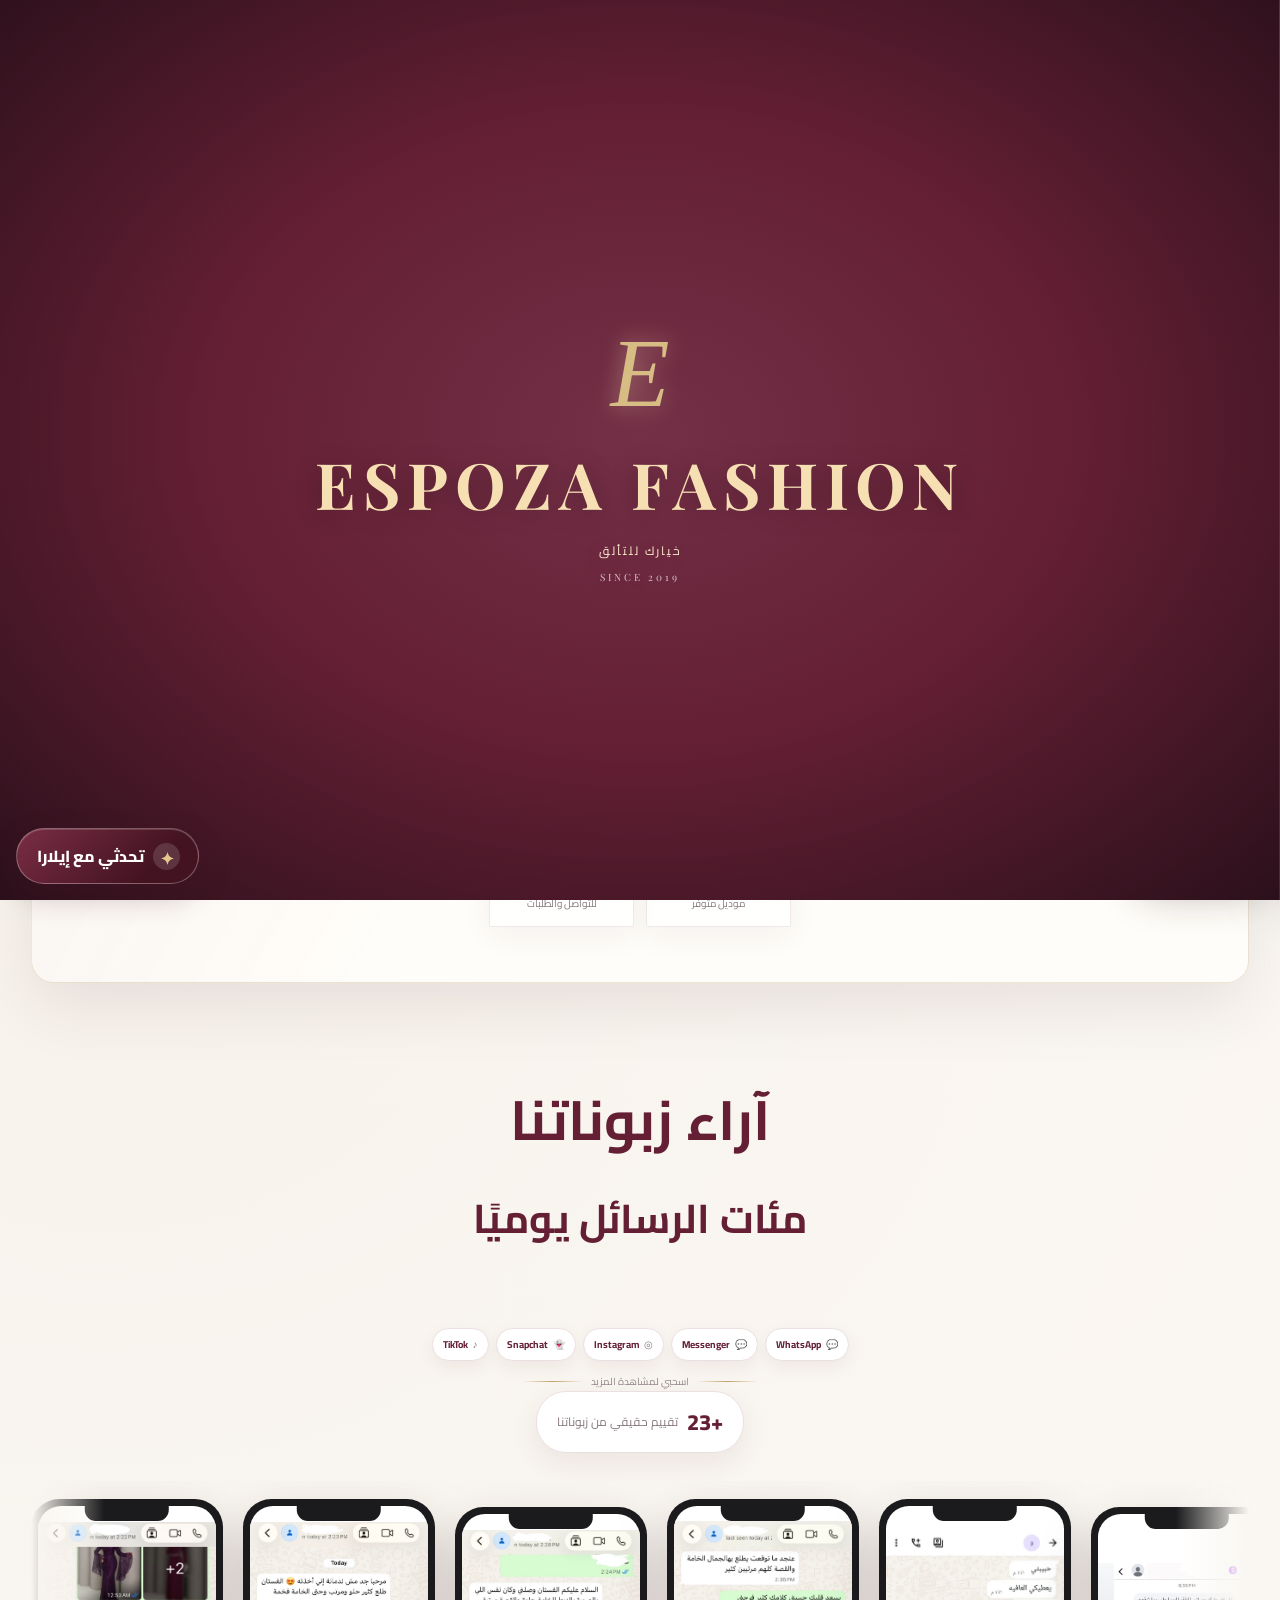
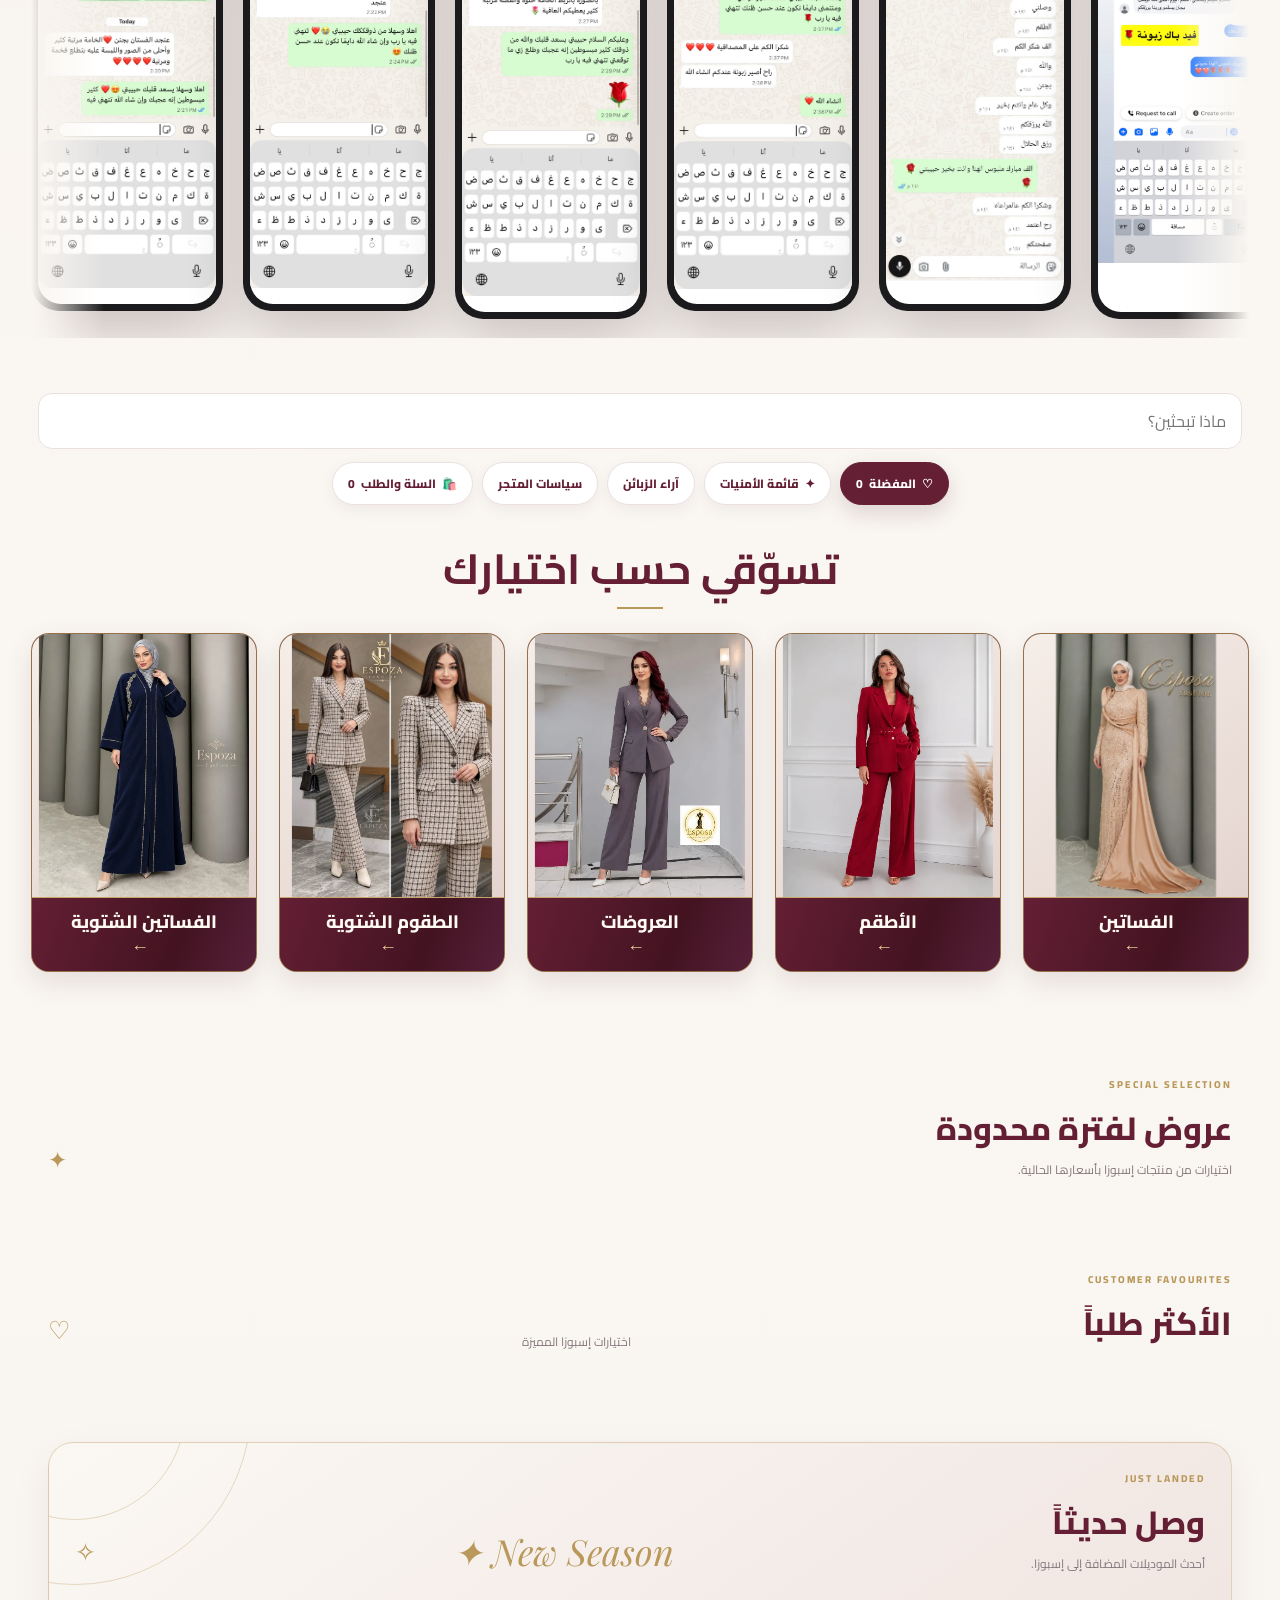
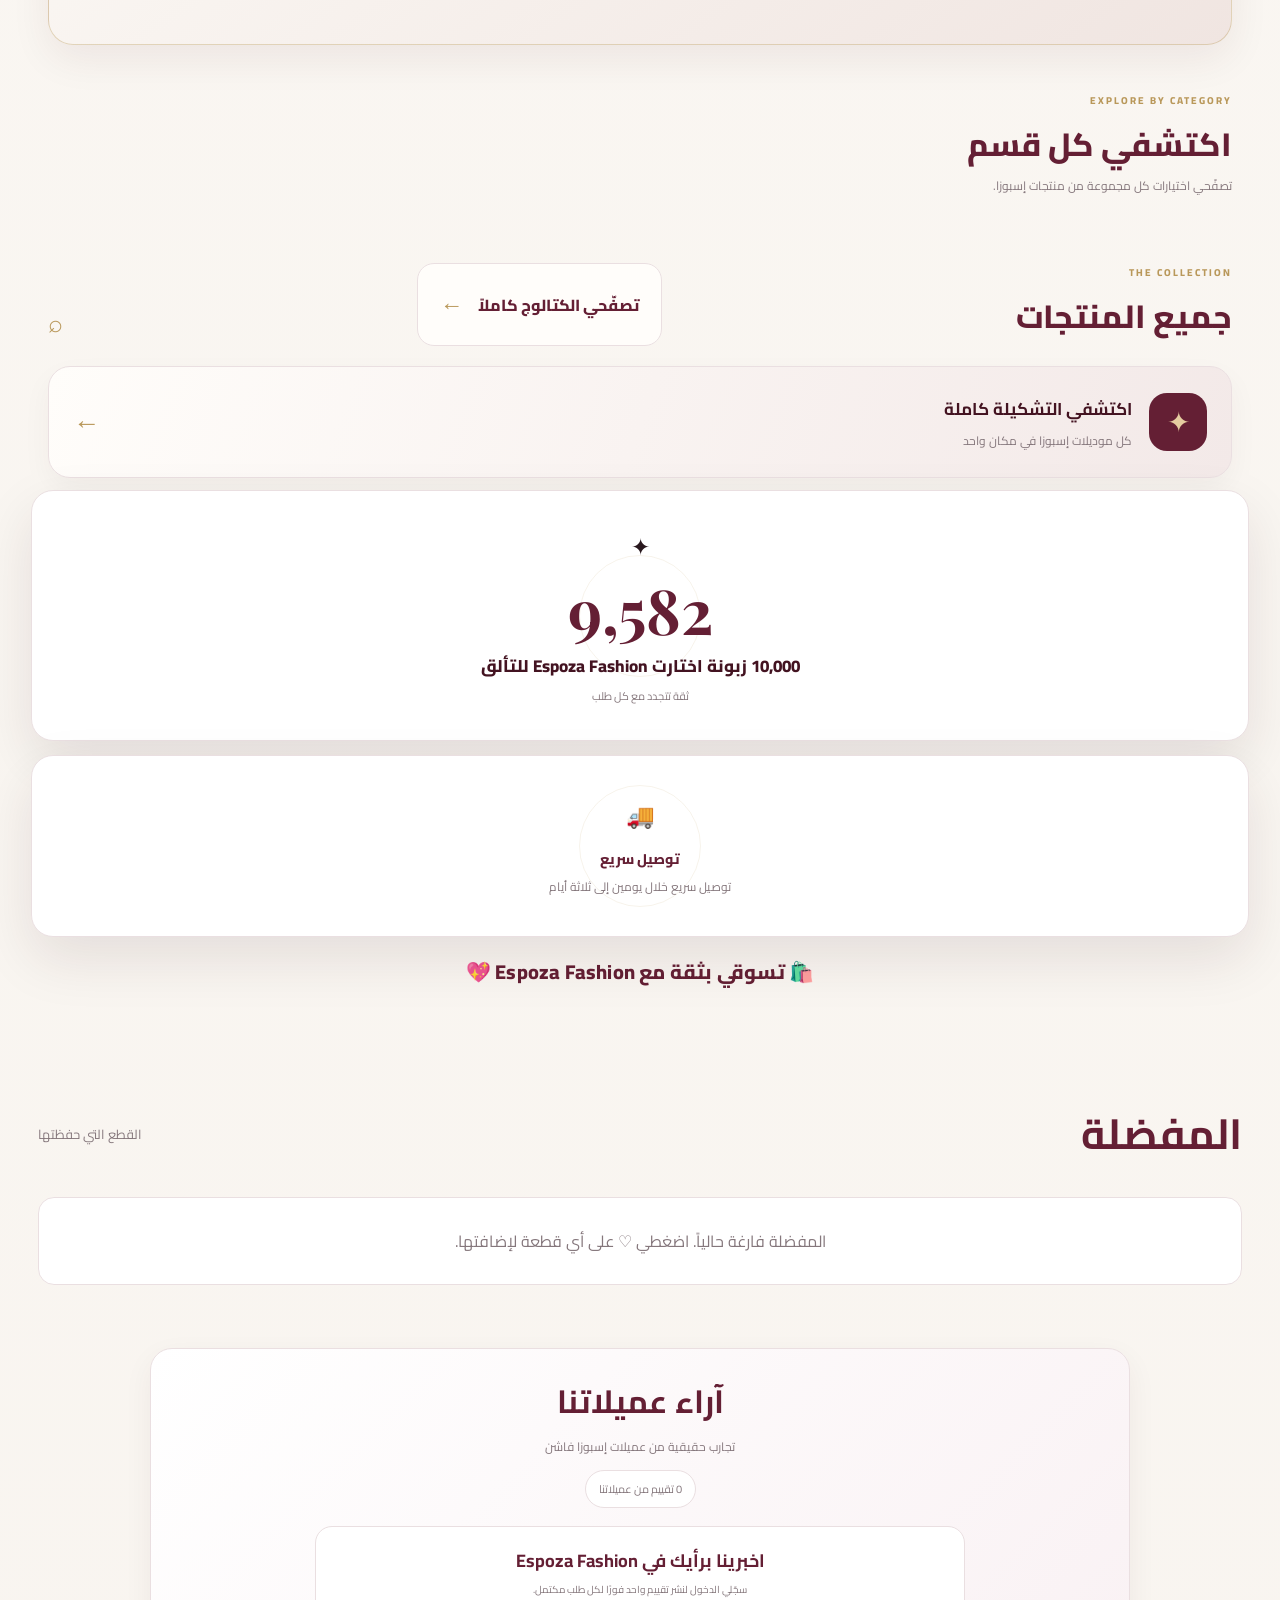
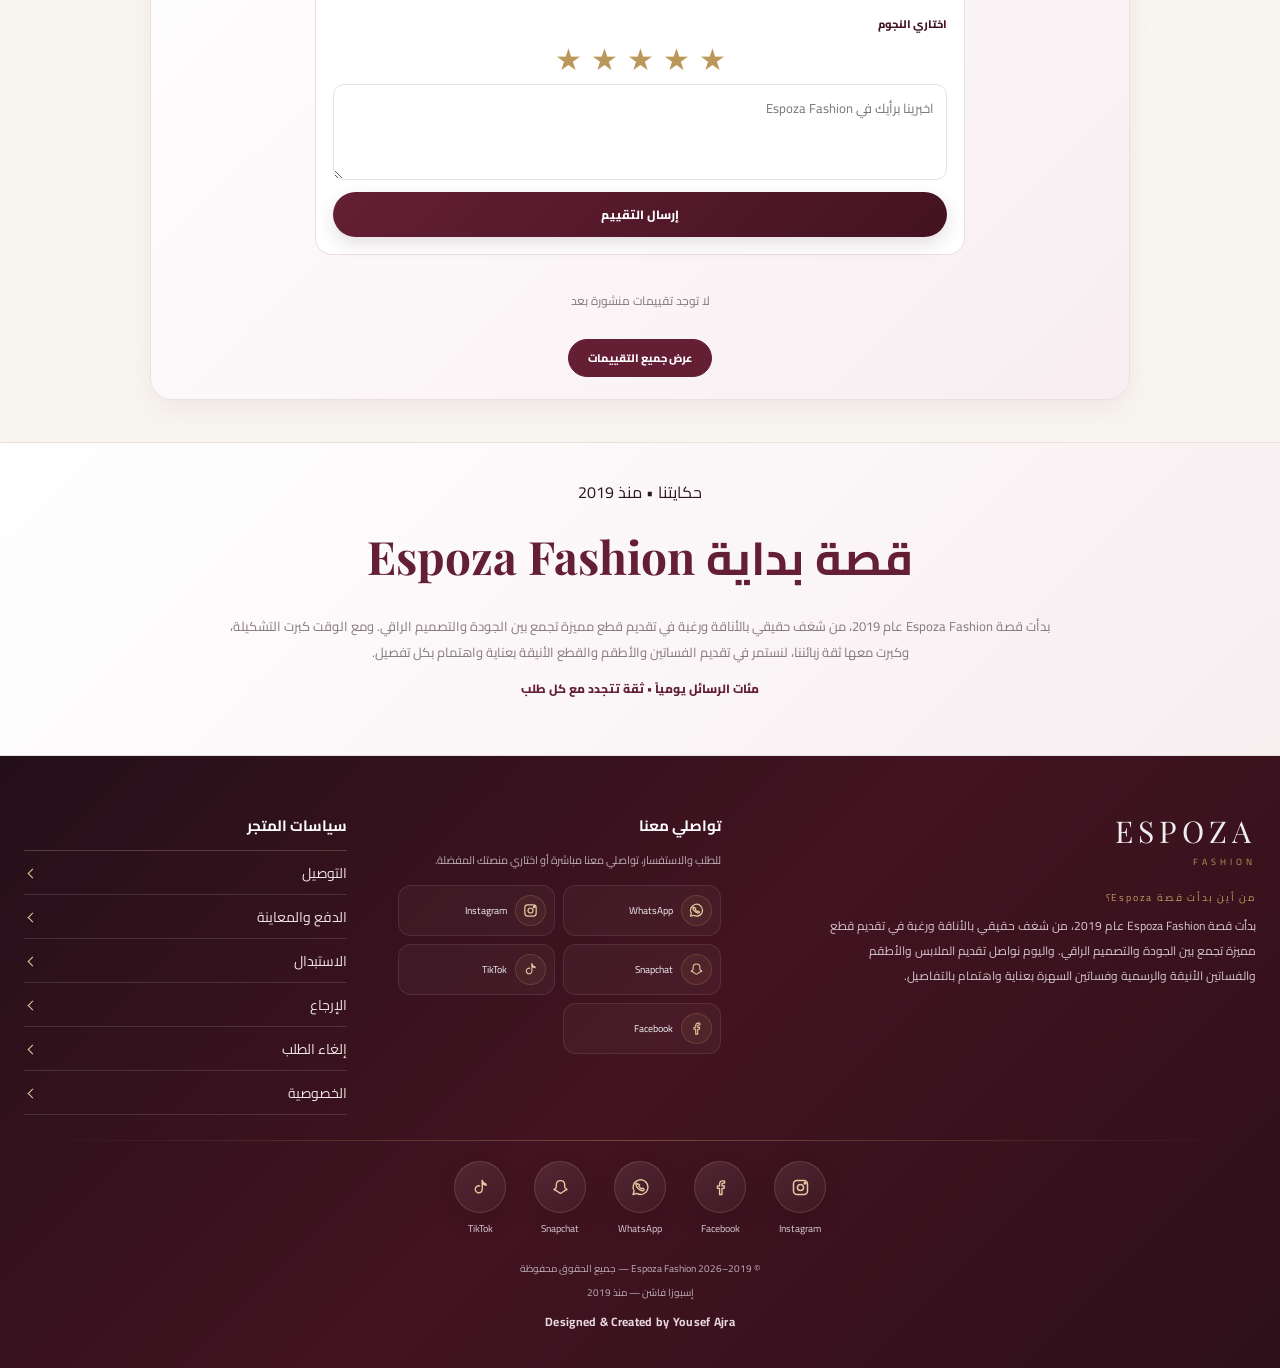
==== commit e83efddb: "Restore legacy homepage slider without reverting storefront fixes" ====
--- a/index.html
+++ b/index.html
@@ -3760,9 +3760,6 @@
 class="slides-track"
 id="slidesTrack">
 </div>
-<button class="hero-arrow hero-arrow-prev" type="button" aria-label="الشريحة السابقة" onclick="moveSlide(-1)">‹</button>
-<button class="hero-arrow hero-arrow-next" type="button" aria-label="الشريحة التالية" onclick="moveSlide(1)">›</button>
-<div class="hero-pagination" id="heroPagination" aria-label="التنقل بين الصور"></div>
 
 </div>
 
@@ -7756,23 +7753,11 @@
 
 
 function activeSlides(){
-  const source=Array.isArray(products)?products:[];
-  const choose=(slug)=>source.find(p=>matchesShopCategory(p,slug)&&p.images?.[0]?.url&&!String(p.images[0].url).includes("placeholder"));
-  const sets=choose("sets");
-  const dresses=choose("dresses");
-  const offers=choose("offers");
-  const copy=lang==="en"
-    ? {sets:"Discover the sets",dresses:"Discover the dresses",offers:"Discover the offers",new:"Discover the collection"}
-    : lang==="he"
-      ? {sets:"גלי את הסטים",dresses:"גלי את השמלות",offers:"גלי את המבצעים",new:"גלי את הקולקציה"}
-      : {sets:"اكتشفي الأطقم",dresses:"اكتشفي الفساتين",offers:"اكتشفي العروض"};
-  const slides=[
-    {id:"product-sets",image_url:sets?.images?.[0]?.url,title:copy.sets,subtitle:lang==="en"?"Elegant looks, selected for you":"اختيارات أنيقة بتفاصيل تستحق الاكتشاف",button_text:t().explore,button_link:"sets"},
-    {id:"product-dresses",image_url:dresses?.images?.[0]?.url,title:copy.dresses,subtitle:lang==="en"?"Find the look that feels like you":"فساتين بتفاصيل تكمّل أناقتك",button_text:t().explore,button_link:"dresses"},
-    {id:"product-offers",image_url:offers?.images?.[0]?.url,title:copy.offers||copy.new,subtitle:lang==="en"?"Special selections at current prices":"اختيارات مميزة من عروض إسبوزا",button_text:t().explore,button_link:"offers"}
-  ];
-  if(source.length && slides.some(slide=>slide.image_url)) return slides.filter(slide=>slide.image_url);
-  return Array.isArray(adminSliders)&&adminSliders.length?adminSliders:fallbackSlides();
+
+return Array.isArray(adminSliders)
+? adminSliders
+: fallbackSlides();
+
 }
 
 
@@ -7803,12 +7788,10 @@
 s.image_url
 ?
 `
-<div class="hero-image-backdrop" style="background-image:url('${esc(s.image_url)}')"></div>
 <img
-class="hero-product-image"
 src="${esc(s.image_url)}"
-loading="eager"
-fetchpriority="${i===0?"high":"auto"}"
+loading="${i===0?"eager":"lazy"}"
+fetchpriority="${i===0?"high":"low"}"
 decoding="async"
 alt="${esc(localizeDynamicText(s.title||"Espoza Fashion"))}"
 onerror="if(!this.dataset.localRetry){this.dataset.localRetry='1';try{this.src=decodeURIComponent(this.src.split('/').pop().split('?')[0])}catch(e){this.dataset.localRetry='2'}}else{this.onerror=null;this.src='${PLACEHOLDER}'}">
@@ -7821,7 +7804,9 @@
 
 <div class="hero-copy">
 
-<h1 class="hero-typewriter" data-type-text="${esc(localizeDynamicText(s.title||t().newCollection,{"تشكيلة جديدة":t().newCollection,"مجموعة جديدة":t().newCollection}))}"></h1>
+<h1>
+${esc(localizeDynamicText(s.title||t().newCollection,{"تشكيلة جديدة":t().newCollection,"مجموعة جديدة":t().newCollection}))}
+</h1>
 
 ${
 s.subtitle
@@ -7857,25 +7842,19 @@
 .join("");
 
 
-list.forEach((slide,index)=>{
-  if(!slide.image_url)return;
-  const image=new Image();
-  image.decoding="async";
-  image.fetchPriority=index===0?"high":"auto";
-  image.src=slide.image_url;
-});
 updateSliderTransform();
-bindHeroSwipe();
 
 }
 
 
 function updateSliderTransform(){
-  const track=$("slidesTrack");
-  if(track)track.style.transform=`translateX(-${sliderIndex*100}%)`;
-  renderHeroPagination();
-  typeHeroHeadline();
-}
+
+$("slidesTrack")
+.style.transform=
+`translateX(-${sliderIndex*100}%)`;
+
+}
+
 function renderHeroPagination(){
   const host=$("heroPagination");
   if(!host)return;
@@ -11901,104 +11880,7 @@
 }
 @media(prefers-reduced-motion:reduce){.hero-typewriter:after{animation:none}.home-category-lane-track .home-demo-image img{transition:none}}
 </style>
-<style id="espoza-luxury-hero-refinement">
-@import url('https://fonts.googleapis.com/css2?family=Amiri:wght@400;700&family=Cairo:wght@500;600;700;800&display=swap');
-/* Large, complete product image: blurred fill is only a backdrop, foreground remains uncropped. */
-.hero-slide{
- position:relative!important;
- height:clamp(470px,58vw,760px)!important;
- min-height:470px!important;
- background:#eee7e2!important;
- isolation:isolate!important;
-}
-.hero-image-backdrop{
- position:absolute;inset:-22px;z-index:0;
- background-position:center;background-size:cover;background-repeat:no-repeat;
- filter:blur(24px) brightness(.66) saturate(.8);
- transform:scale(1.06);
- opacity:.56;
-}
-.hero-slide:after{
- content:"";position:absolute;inset:0;z-index:1;pointer-events:none;
- background:linear-gradient(90deg,rgba(35,8,18,.22),rgba(35,8,18,.02) 50%,rgba(35,8,18,.12));
-}
-.hero-slide img.hero-product-image{
- position:relative!important;z-index:2!important;
- display:block!important;
- width:100%!important;height:100%!important;
- max-width:100%!important;max-height:100%!important;
- object-fit:contain!important;object-position:center center!important;
- background:transparent!important;
- filter:none!important;
- transform:none!important;
-}
-.hero-overlay{
- z-index:3!important;
- pointer-events:none!important;
- direction:rtl!important;
- align-items:flex-end!important;
- justify-content:flex-start!important;
- padding:clamp(24px,5vw,68px)!important;
- background:linear-gradient(0deg,rgba(36,9,20,.42),transparent 72%)!important;
-}
-.hero-copy{
- direction:rtl!important;text-align:right!important;
- margin-inline-start:auto!important;margin-inline-end:0!important;
- max-width:min(650px,82%)!important;
- padding:clamp(14px,2vw,25px)!important;
- border-inline-start:1px solid rgba(220,190,132,.72);
- background:linear-gradient(90deg,rgba(44,12,25,.06),rgba(44,12,25,.32));
- backdrop-filter:blur(2px);
-}
-.hero-copy h1{
- font-family:"Amiri","Cairo",serif!important;
- font-weight:700!important;
- font-size:clamp(42px,6.3vw,82px)!important;
- line-height:1.28!important;
- letter-spacing:0!important;
- color:#fff9f0!important;
- text-shadow:0 4px 28px rgba(25,5,13,.55),0 1px 2px rgba(25,5,13,.7)!important;
- margin:0 0 12px!important;
- min-height:1.28em!important;
-}
-.hero-typewriter:after{
- background:linear-gradient(180deg,#f4dfb2,#b9985a)!important;
- width:2px!important;height:.78em!important;
- margin-inline-start:9px!important;
-}
-.hero-copy p{
- font-family:"Cairo",sans-serif!important;
- font-size:clamp(13px,1.5vw,17px)!important;
- font-weight:500!important;line-height:2!important;
- color:#fffaf3!important;
- text-shadow:0 2px 12px rgba(25,5,13,.65)!important;
- margin:0 0 20px!important;
-}
-.hero-copy button{
- pointer-events:auto!important;
- font-family:"Cairo",sans-serif!important;
- font-weight:700!important;font-size:13px!important;
- color:#4a1729!important;background:linear-gradient(135deg,#fffaf2,#e9d9bd)!important;
- border:1px solid rgba(185,152,90,.9)!important;
- border-radius:3px!important;
- padding:13px 30px!important;
- letter-spacing:.2px!important;
- box-shadow:0 12px 32px rgba(20,5,10,.25)!important;
- transition:transform .3s,box-shadow .3s!important;
-}
-.hero-copy button:hover{transform:translateY(-3px)!important;box-shadow:0 17px 38px rgba(20,5,10,.32)!important}
-@media(max-width:760px){
- .hero-slide{height:clamp(470px,76vh,650px)!important;min-height:470px!important}
- .hero-image-backdrop{filter:blur(18px) brightness(.7);opacity:.62}
- .hero-slide img.hero-product-image{object-fit:contain!important;object-position:center center!important}
- .hero-overlay{padding:18px 14px!important}
- .hero-copy{max-width:94%!important;padding:13px!important}
- .hero-copy h1{font-size:clamp(36px,10vw,54px)!important}
- .hero-copy p{font-size:12px!important}
- .hero-copy button{padding:11px 23px!important}
-}
-@media(prefers-reduced-motion:reduce){.hero-copy button{transition:none!important}}
-</style>
+
 
 <style id="espoza-premium-motion-performance">
 .hero-wrap{width:100%;max-width:none;margin:0;padding:0 0 22px}.hero{width:100%;max-width:none;border:0;border-radius:0;overflow:hidden;box-shadow:0 18px 48px rgba(48,12,25,.12);background:#eee7e2}
@@ -12109,5 +11991,22 @@
 }
 </style>
 
+
+<style id="espoza-legacy-hero-restored">
+.hero-wrap{max-width:1240px!important;margin:0 auto!important;padding:18px 18px 8px!important;width:auto!important}
+.hero{position:relative!important;overflow:hidden!important;border-radius:24px!important;background:#eee5e6!important;box-shadow:var(--shadow)!important;border:0!important}
+.slides-track{display:flex!important;direction:ltr!important;transition:transform .5s ease!important;will-change:auto!important}
+.hero-slide{flex:0 0 100%!important;min-width:100%!important;width:100%!important;height:420px!important;min-height:0!important;position:relative!important;background:#eee5e6!important;display:flex!important;align-items:center!important;justify-content:center!important;overflow:hidden!important;aspect-ratio:auto!important;border-radius:0!important}
+.hero-slide img{position:static!important;width:100%!important;height:100%!important;max-width:100%!important;max-height:100%!important;object-fit:contain!important;object-position:center center!important;padding:0!important;display:block!important;filter:none!important}
+.hero-image-backdrop{display:none!important}
+.hero-slide:after{display:none!important}
+.hero-overlay{position:absolute!important;inset:0!important;display:flex!important;align-items:flex-end!important;justify-content:center!important;padding:32px!important;height:auto!important;min-height:0!important;background:linear-gradient(to top,rgba(36,11,20,.55),rgba(36,11,20,.06) 56%,transparent)!important}
+.hero-copy{width:auto!important;max-width:none!important;margin:0!important;padding:0!important;text-align:center!important;color:#fff!important;direction:rtl!important;border:0!important;background:none!important;backdrop-filter:none!important}
+.hero-copy h1{font-family:"Playfair Display","Cairo",serif!important;font-size:clamp(30px,5vw,54px)!important;line-height:normal!important;min-height:0!important;margin:0 0 8px!important;color:#fff!important;text-shadow:0 2px 14px rgba(0,0,0,.2)!important;animation:none!important}
+.hero-copy h1:after{display:none!important}
+.hero-copy p{margin:0 0 15px!important;font-size:14px!important;color:#fff!important;line-height:normal!important}
+.hero-copy button{border:0!important;background:#fff!important;color:var(--wine)!important;padding:10px 23px!important;border-radius:30px!important;font-weight:800!important;box-shadow:none!important;min-height:0!important}
+@media(max-width:700px){.hero-wrap{padding:12px 10px 8px!important}.hero{border-radius:19px!important}.hero-slide{height:420px!important}.hero-overlay{padding:22px!important}.hero-copy{max-width:100%!important}.hero-copy h1{font-size:clamp(26px,8vw,42px)!important}.hero-copy p{font-size:12px!important}}
+</style>
 </body>
 </html>
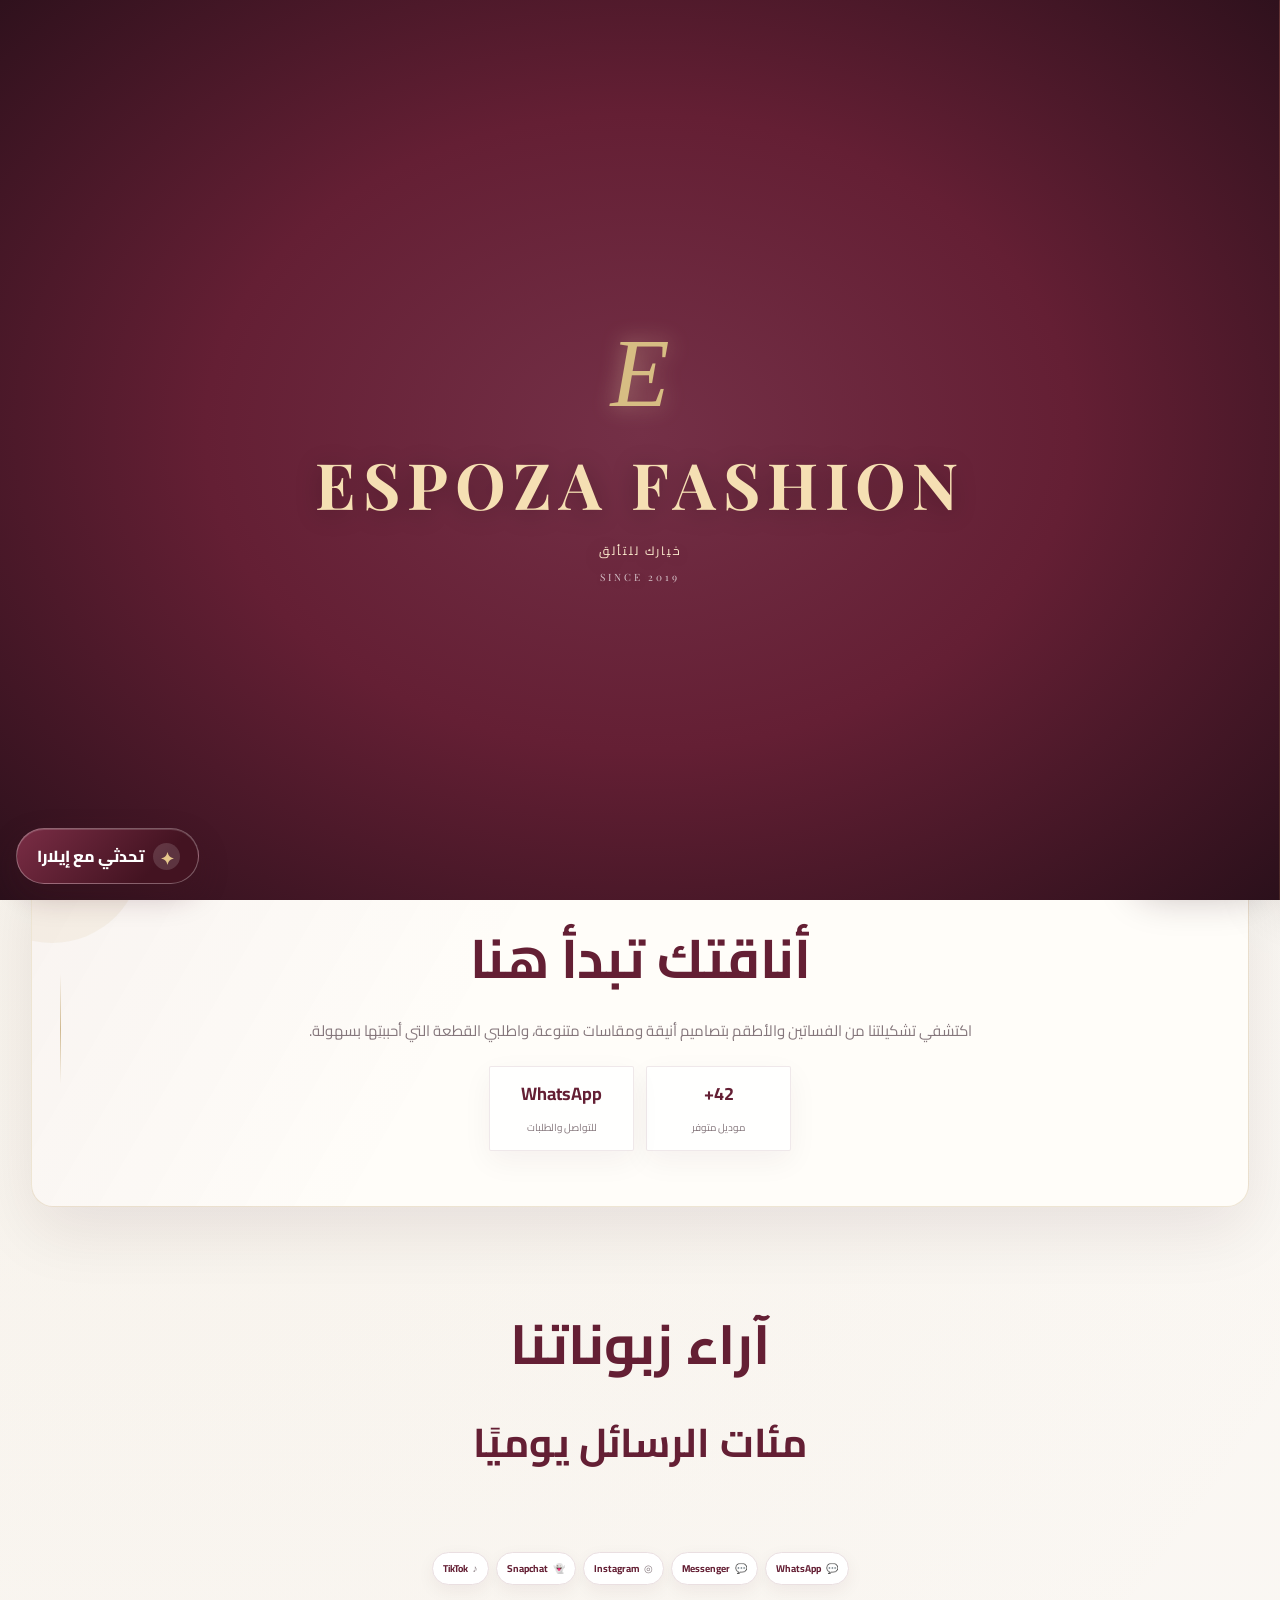
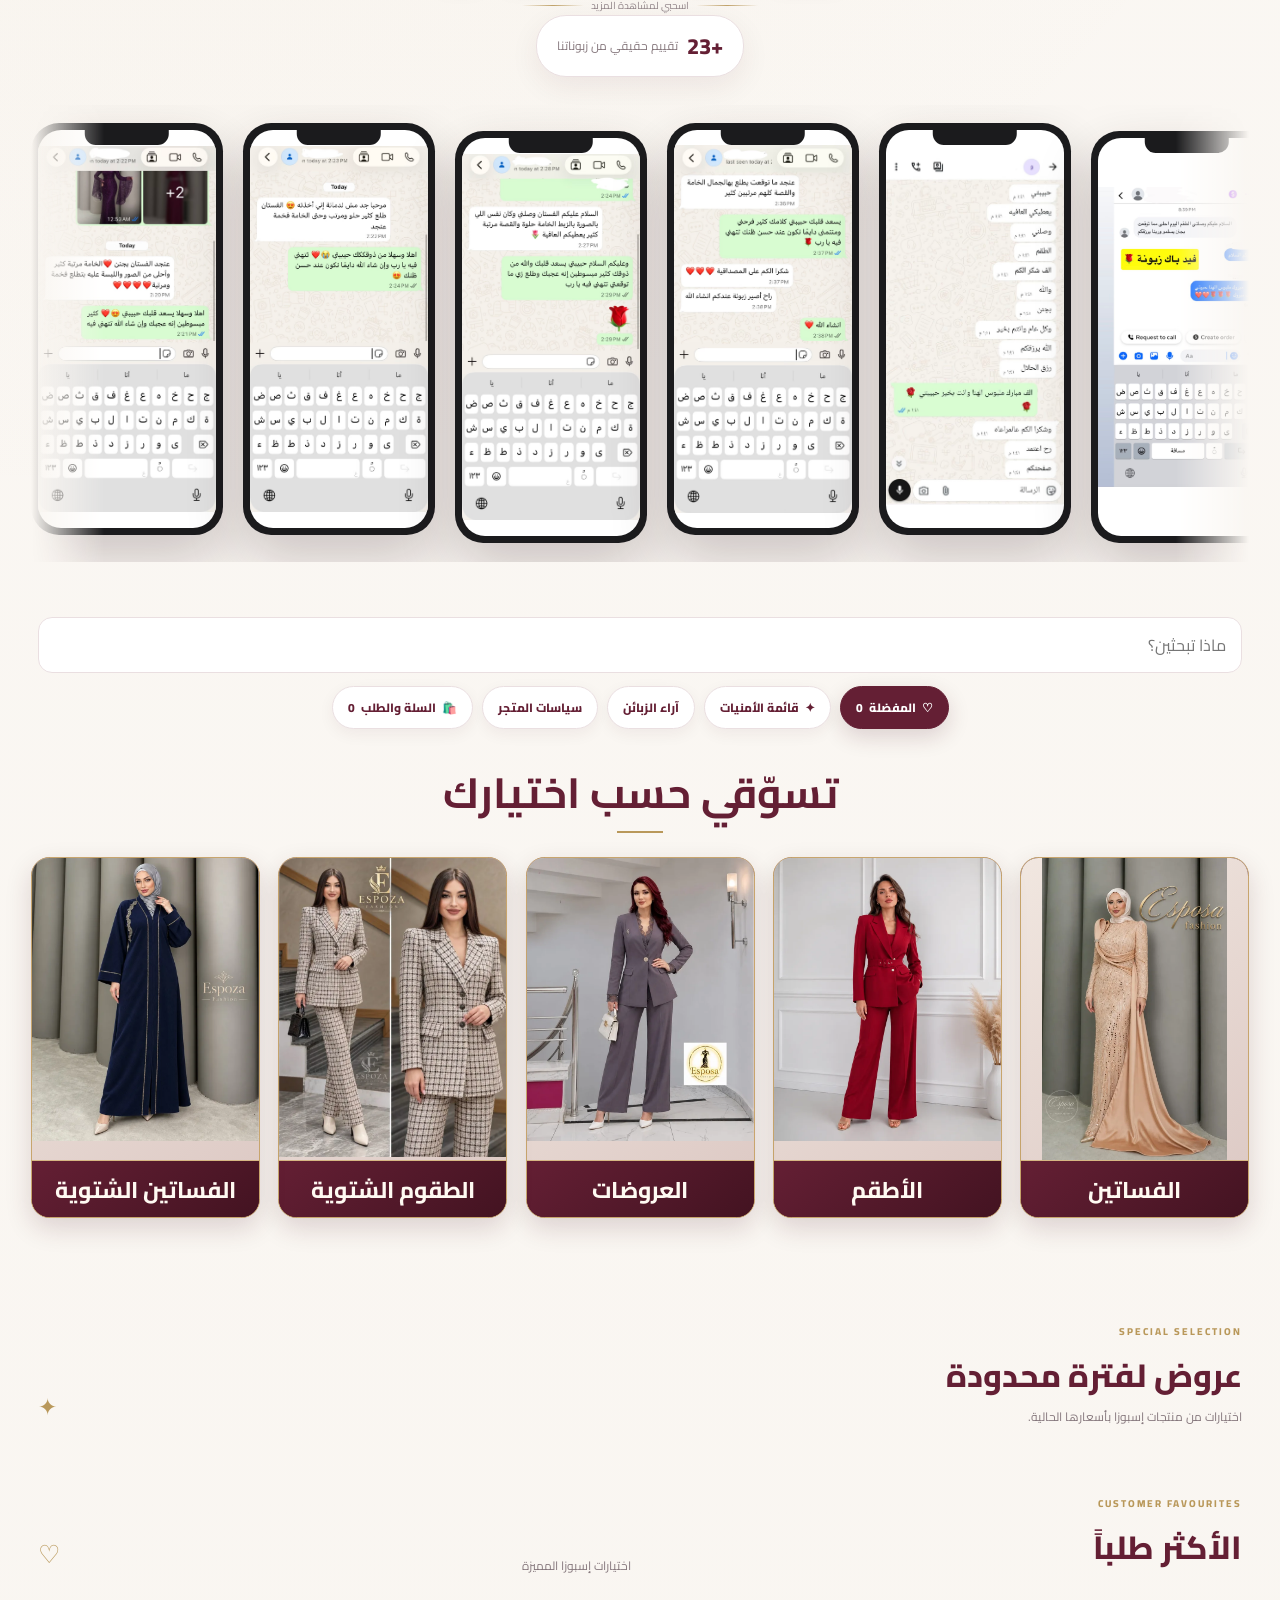
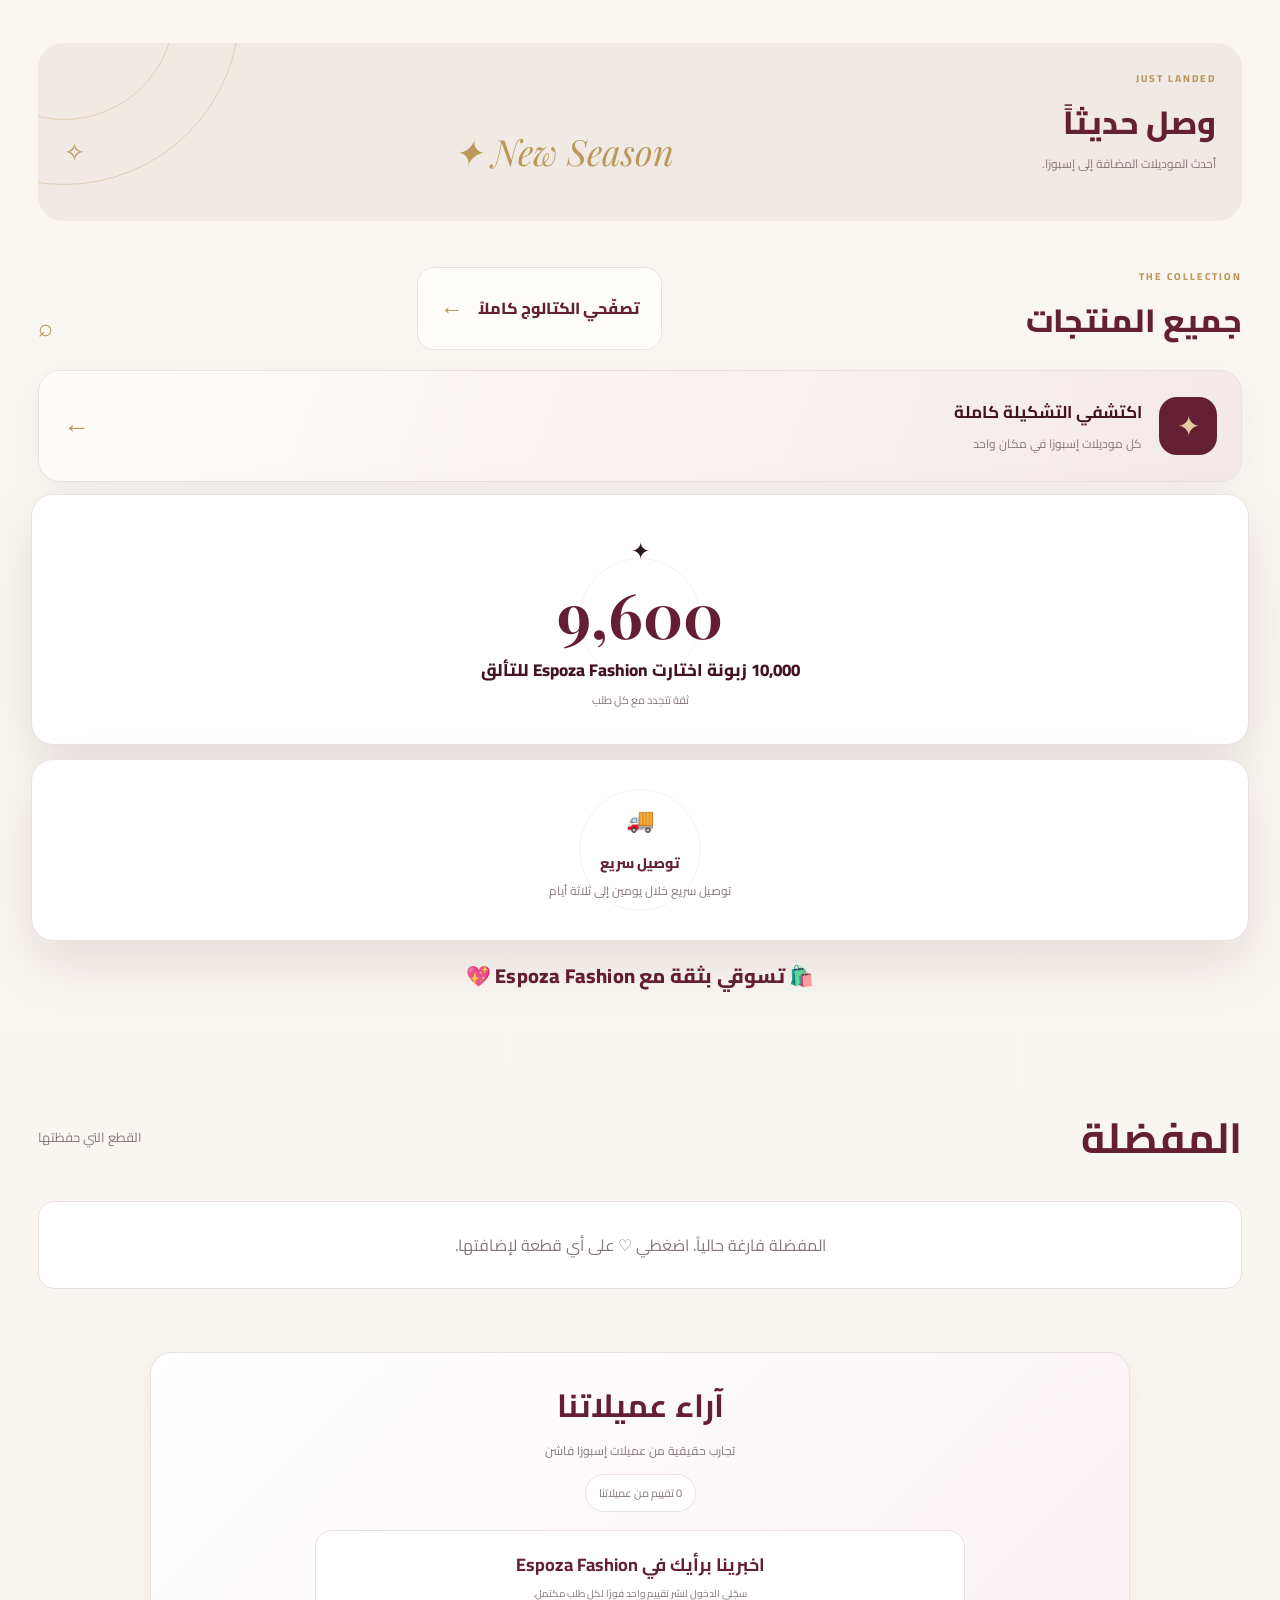
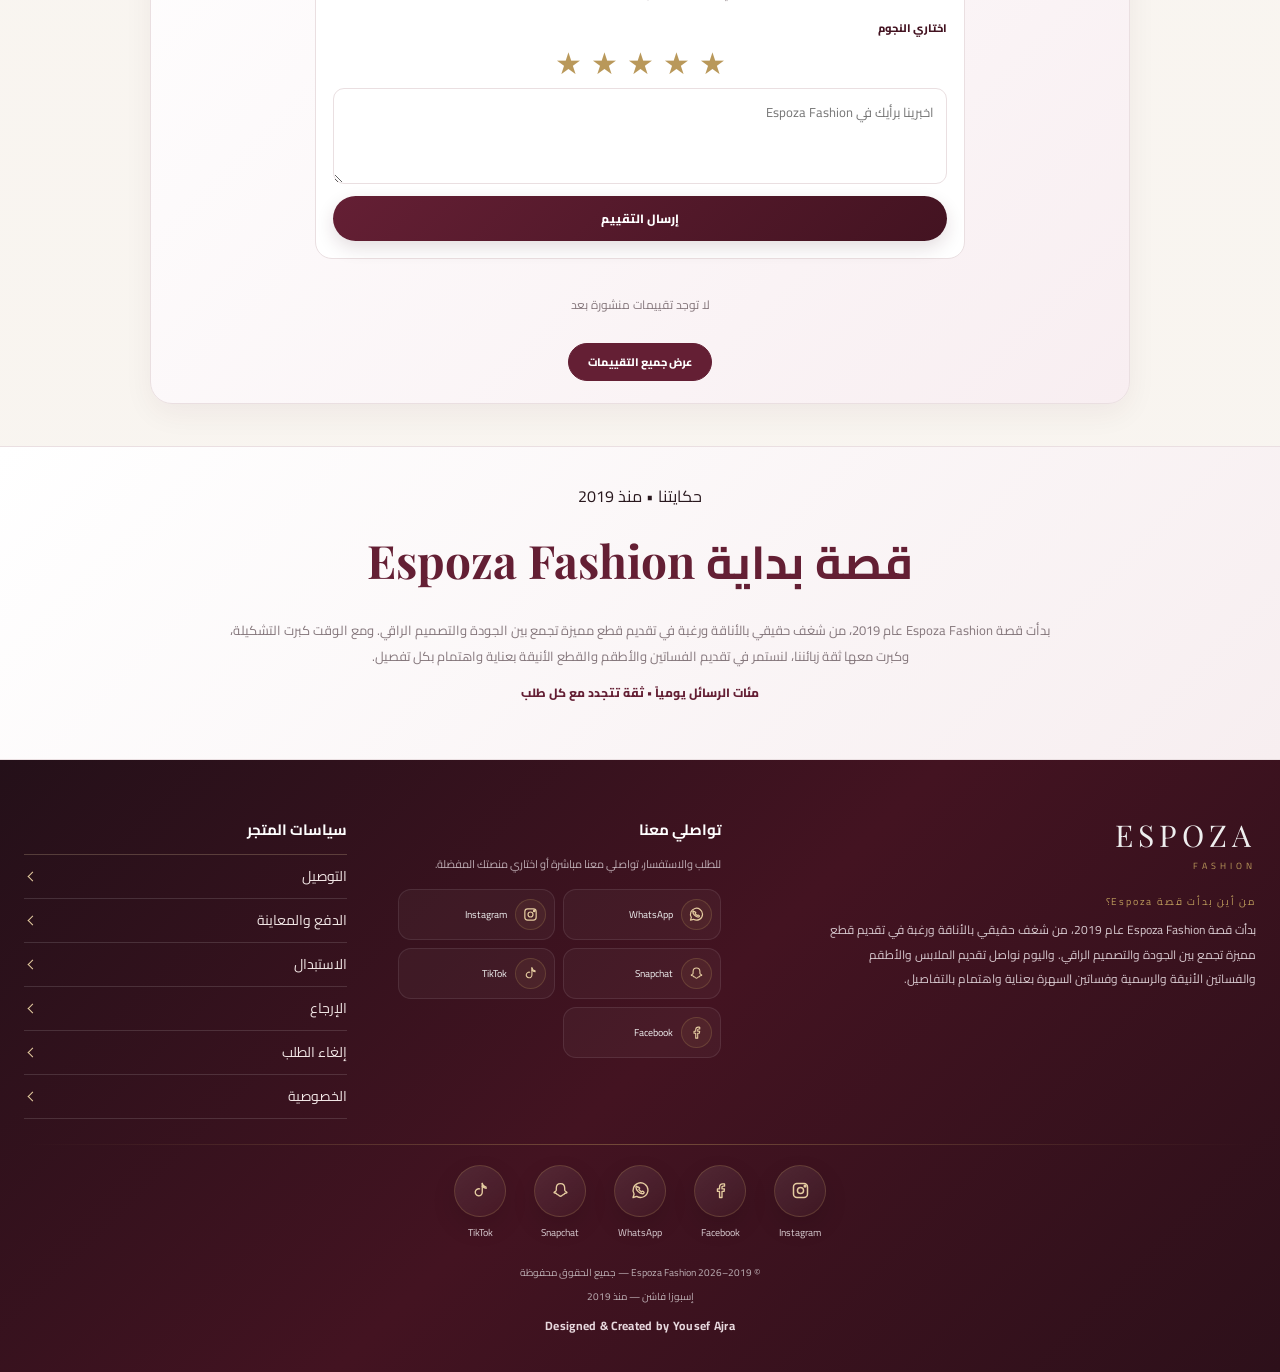
==== commit a0581c7e: "Restore previous full storefront version with legacy hero slider" ====
--- a/index.html
+++ b/index.html
@@ -3941,10 +3941,6 @@
   <div class="home-new-tiles" id="homeNewArrivalsGrid"></div>
  </div>
 </section>
-<section class="home-editorial home-category-slider-section" id="homeCategorySliders">
- <div class="home-editorial-head"><div><div class="eyebrow">EXPLORE BY CATEGORY</div><h2>اكتشفي كل قسم</h2><p>تصفّحي اختيارات كل مجموعة من منتجات إسبوزا.</p></div></div>
- <div id="homeCategorySlidersGrid" class="home-category-sliders-grid"></div>
-</section>
 <section class="home-editorial" id="homeAllProducts">
  <div class="home-editorial-head"><div><div class="eyebrow">THE COLLECTION</div><h2>جميع المنتجات</h2></div><a class="home-all-link" href="#shopCatalogue"><span>تصفّحي الكتالوج كاملاً</span><span>←</span></a></div>
  <a class="home-catalog-entry" href="#shopCatalogue" onclick="setTimeout(()=>document.getElementById('shopCatalogue')?.scrollIntoView({behavior:'smooth'}),40)"><span class="catalog-entry-icon" aria-hidden="true">✦</span><span class="catalog-entry-copy"><strong>اكتشفي التشكيلة كاملة</strong><small>كل موديلات إسبوزا في مكان واحد</small></span><span class="catalog-entry-arrow" aria-hidden="true">←</span></a>
@@ -3963,24 +3959,8 @@
  const newest=list.slice().sort((a,b)=>new Date(b.createdAt||0)-new Date(a.createdAt||0)).slice(0,6);
  fill("homeOffersGrid",offers,"عرض");
  fill("homeBestSellersGrid",(featured.length?featured:list).slice(0,10),"إسبوزا");
- renderHomeCategorySliders(list,card);
- if(typeof renderSlider==="function")renderSlider();
- const newSection=document.getElementById("homeNewArrivals");
  const newGrid=document.getElementById("homeNewArrivalsGrid");
- if(newSection)newSection.classList.remove("hidden");
- if(newGrid){
-  newGrid.innerHTML=newest.map((p,i)=>`<article class="home-new-tile" role="link" tabindex="0" aria-label="${esc(productDisplayName(p))}" onclick="openProduct(${esc(JSON.stringify(p.id))})" onkeydown="if(event.key==='Enter'||event.key===' '){event.preventDefault();openProduct(${esc(JSON.stringify(p.id))})}"><img loading="${i<3?"eager":"lazy"}" decoding="async" fetchpriority="${i===0?"high":"auto"}" src="${esc(p.images[0].url)}" alt="${esc(productDisplayName(p))}" onerror="this.closest('.home-new-tile')?.classList.add('image-unavailable')"><span>${esc(productDisplayName(p))} · ${money(p.price)} ₪</span></article>`).join("")||'<p class="home-empty">ستظهر أحدث القطع هنا قريباً.</p>';
- }
- function renderHomeCategorySliders(list,card){
-  const host=document.getElementById("homeCategorySlidersGrid");
-  if(!host)return;
-  const categories=Array.from(getShopCategories(),([slug,label])=>({slug,label,items:list.filter(p=>matchesShopCategory(p,slug)).slice(0,10)})).filter(category=>category.items.length);
-  host.innerHTML=categories.map(category=>`
-   <section class="home-category-lane" aria-label="${esc(category.label)}">
-    <div class="home-category-lane-head"><div><span>ESPOZA COLLECTION</span><h3>${esc(category.label)}</h3></div><button type="button" onclick="goCategory(${esc(JSON.stringify(category.slug))})">${lang==="en"?"Discover all":lang==="he"?"לגלי הכל":"اكتشفي القسم"} <b>←</b></button></div>
-    <div class="home-category-lane-track">${category.items.map((p,i)=>card(p,i,category.label)).join("")}</div>
-   </section>`).join("");
- }
+ if(newGrid)newGrid.innerHTML=newest.map((p,i)=>`<div class="home-new-tile" role="button" tabindex="0" onclick="openProduct(${esc(JSON.stringify(p.id))})" onkeydown="if(event.key==='Enter'){openProduct(${esc(JSON.stringify(p.id))})}"><img loading="lazy" decoding="async" src="${esc(p.images[0].url)}" alt="${esc(productDisplayName(p))}" onerror="this.closest('.home-new-tile')?.remove()"><span>${esc(productDisplayName(p))} · ${money(p.price)} ₪</span></div>`).join("");
  /* الكتالوج الكامل يظهر داخل قسم التسوق المخصص فقط. */
 }
 </script>
@@ -7551,12 +7531,11 @@
   if(gallery.dataset.content!==content){
     gallery.dataset.content=content;
     gallery.dataset.count=String(entries.length);
-    const cards=entries.map(({slug,label,image},index)=>{
+    const cards=entries.map(({slug,label,image})=>{
       const card=document.createElement("button");
       card.className="shop-category-card";
       card.type="button";
       card.dataset.cat=slug;
-      card.style.setProperty("--category-index",String(index));
       card.setAttribute("aria-controls","productsGrid");
       const frame=document.createElement("span");
       frame.className="shop-category-photo";
@@ -7588,18 +7567,9 @@
 const id=cfg.element_id||section.section_key;
 const el=$(id);
 if(!el)return;
-/* The home arrival collection must remain available on the storefront. */
-if(id==="homeNewArrivals"||section.section_key==="homeNewArrivals"){
-el.classList.remove("hidden");
-}else{
 el.classList.toggle("hidden",section.visible===false);
-}
 const text=lang==="he"?(cfg.text_he??section.title_he??cfg.text_en??section.title_en??""):lang==="en"?(cfg.text_en??section.title_en??humanizeEnglish(section.section_key||"")):(cfg.text_ar??section.title_ar??"");
-if(text){
-const target=cfg.text_target?el.querySelector(cfg.text_target):el.querySelector("h2");
-if(target)target.textContent=String(text);
-/* Never assign textContent to a whole section: that deletes its product cards. */
-}
+if(text){const target=cfg.text_target?el.querySelector(cfg.text_target):null;(target||el).textContent=String(text);}
 });
 }
 /* ==========================================
@@ -7853,20 +7823,6 @@
 .style.transform=
 `translateX(-${sliderIndex*100}%)`;
 
-}
-
-function renderHeroPagination(){
-  const host=$("heroPagination");
-  if(!host)return;
-  const total=activeSlides().length;
-  host.innerHTML=Array.from({length:total},(_,index)=>`<button type="button" class="hero-dot ${index===sliderIndex?"active":""}" aria-label="الشريحة ${index+1}" aria-current="${index===sliderIndex?"true":"false"}" onclick="sliderIndex=${index};updateSliderTransform();restartSlider()"></button>`).join("");
-}
-let heroSwipeBound=false;
-function bindHeroSwipe(){
-  const hero=$("hero");if(!hero||heroSwipeBound)return;heroSwipeBound=true;
-  let startX=0,startY=0;
-  hero.addEventListener("touchstart",event=>{const touch=event.touches[0];startX=touch.clientX;startY=touch.clientY;},{passive:true});
-  hero.addEventListener("touchend",event=>{const touch=event.changedTouches[0];const dx=touch.clientX-startX;const dy=touch.clientY-startY;if(Math.abs(dx)>48&&Math.abs(dx)>Math.abs(dy)*1.25)moveSlide(dx<0?1:-1);},{passive:true});
 }
 
 function moveSlide(delta){
@@ -8717,9 +8673,9 @@
 PLACEHOLDER
 )}"
 alt="${esc(productDisplayName(p))}"
-loading="${i<8?"eager":"lazy"}"
+loading="lazy"
 decoding="async"
-fetchpriority="${i<4?"high":"auto"}"
+fetchpriority="low"
 onerror="this.src='${PLACEHOLDER}'">
 
 ${
@@ -11833,180 +11789,5 @@
 })();
 </script>
 
-<style id="espoza-luxury-carousel-upgrade">
-.hero-wrap{max-width:1360px;padding:22px 20px 12px}
-.hero{border-radius:28px;box-shadow:0 24px 70px rgba(48,12,25,.16);border:1px solid rgba(185,152,90,.32)}
-.hero-slide{height:clamp(360px,48vw,590px);background:linear-gradient(120deg,#32111f,#641f34 54%,#b9985a)}
-.hero-slide img{object-fit:cover!important;object-position:center 28%!important;filter:saturate(.94)}
-.hero-overlay{align-items:flex-end;justify-content:flex-start;padding:clamp(22px,5vw,64px);background:linear-gradient(90deg,rgba(35,9,19,.68),rgba(35,9,19,.12) 72%),linear-gradient(0deg,rgba(35,9,19,.45),transparent 60%)}
-.hero-copy{text-align:right;max-width:640px}
-.hero-copy h1{min-height:1.25em;font-size:clamp(30px,5.4vw,66px);letter-spacing:-.5px}
-.hero-typewriter:after{content:"";display:inline-block;width:2px;height:.9em;background:#e4c88f;margin-inline-start:7px;vertical-align:-.08em;animation:heroCaret .85s steps(2,end) infinite}
-@keyframes heroCaret{50%{opacity:0}}
-.hero-copy p{font-size:clamp(12px,1.5vw,16px);color:#fff4e8}
-.hero-copy button{border:1px solid rgba(255,255,255,.7);background:#f8f1e7;color:#531a2c;padding:12px 28px;border-radius:999px;box-shadow:0 10px 24px #17071030;transition:transform .25s,background .25s}
-.hero-copy button:hover{transform:translateY(-3px);background:#fff}
-.home-demo-grid,.home-new-tiles{display:flex!important;gap:16px!important;overflow-x:auto!important;overscroll-behavior-x:contain;scroll-snap-type:x mandatory;padding:5px 2px 18px;scrollbar-width:thin;scrollbar-color:#b9985a #f2e8e8}
-.home-demo-card{flex:0 0 clamp(190px,23vw,260px);scroll-snap-align:start}
-.home-new-tile{flex:0 0 clamp(180px,21vw,230px);scroll-snap-align:start}
-.home-category-sliders-grid{display:grid;gap:26px}
-.home-category-lane{padding:20px;border:1px solid #eadfe1;border-radius:24px;background:linear-gradient(145deg,#fffdfa,#f7eff0);box-shadow:0 12px 36px #4313210a;overflow:hidden}
-.home-category-lane-head{display:flex;align-items:center;justify-content:space-between;gap:12px;margin-bottom:15px}
-.home-category-lane-head span{font-size:9px;letter-spacing:2px;color:#b9985a;font-weight:800}
-.home-category-lane-head h3{margin:4px 0 0;color:#431321;font-size:clamp(19px,2.4vw,27px)}
-.home-category-lane-head button{border:1px solid #e3d4d7;background:#fff;color:#641f34;border-radius:999px;padding:9px 15px;font-size:12px;font-weight:800;white-space:nowrap}
-.home-category-lane-head button b{color:#b9985a;margin-inline-start:5px}
-.home-category-lane-track{display:flex;gap:14px;overflow-x:auto;overscroll-behavior-x:contain;scroll-snap-type:x mandatory;padding:3px 2px 14px;scrollbar-width:thin;scrollbar-color:#b9985a #f2e8e8}
-.home-category-lane-track .home-demo-card{flex:0 0 clamp(185px,22vw,245px);scroll-snap-align:start}
-.home-category-lane-track .home-demo-image{aspect-ratio:4/5;overflow:hidden;border-radius:16px;background:#f2e9e8}
-.home-category-lane-track .home-demo-image img{transition:transform .65s cubic-bezier(.2,.7,.2,1)}
-.home-category-lane-track .home-demo-card:hover img{transform:scale(1.055)}
-.home-category-lane-track .home-demo-info{padding:12px 4px}
-.home-category-lane-track .home-demo-info h3{color:#431321}
-.home-editorial{padding-inline:clamp(14px,3vw,28px)}
-@media(max-width:700px){
- .hero-wrap{padding:10px 10px 8px}
- .hero{border-radius:19px}
- .hero-slide{height:430px}
- .hero-overlay{padding:22px 18px}
- .hero-copy{max-width:100%}
- .hero-copy h1{font-size:clamp(29px,8vw,43px)}
- .home-category-lane{padding:14px;border-radius:18px}
- .home-category-lane-track .home-demo-card{flex-basis:68vw}
- .home-demo-card{flex-basis:68vw}
- .home-new-tile{flex-basis:62vw}
- .home-category-lane-head{align-items:flex-start}
- .home-category-lane-head button{font-size:10px;padding:8px 10px}
-}
-@media(prefers-reduced-motion:reduce){.hero-typewriter:after{animation:none}.home-category-lane-track .home-demo-image img{transition:none}}
-</style>
-
-
-<style id="espoza-premium-motion-performance">
-.hero-wrap{width:100%;max-width:none;margin:0;padding:0 0 22px}.hero{width:100%;max-width:none;border:0;border-radius:0;overflow:hidden;box-shadow:0 18px 48px rgba(48,12,25,.12);background:#eee7e2}
-.slides-track{display:flex;direction:ltr;transition:transform .72s cubic-bezier(.22,.72,.18,1);will-change:transform}
-.hero-slide{flex:0 0 100%;width:100%;height:clamp(500px,55vw,760px)!important;min-height:0!important;aspect-ratio:16/8.2;background:linear-gradient(135deg,#f3e9e5,#e6d6d1)!important}
-.hero-slide img.hero-product-image{width:100%!important;height:100%!important;object-fit:contain!important;object-position:center!important;padding:0!important}
-.hero-image-backdrop{display:none!important}
-.hero-slide:after{background:linear-gradient(90deg,rgba(39,10,22,.28),rgba(39,10,22,.02) 58%,rgba(39,10,22,.10))!important}
-.hero-overlay{align-items:flex-end!important;justify-content:flex-start!important;padding:clamp(22px,6vw,86px)!important;background:linear-gradient(0deg,rgba(35,9,20,.42),transparent 68%)!important}
-.hero-copy{max-width:min(600px,78%)!important;padding:0!important;border:0!important;background:none!important;backdrop-filter:none!important;text-align:right!important}
-.hero-copy h1{font-family:"Amiri","Cairo",serif!important;font-size:clamp(42px,6vw,78px)!important;line-height:1.25!important;color:#fffaf2!important;text-shadow:0 5px 26px rgba(20,5,12,.6)!important;margin:0 0 8px!important}
-.hero-copy p{font-size:clamp(13px,1.35vw,17px)!important;line-height:1.9!important;margin:0 0 18px!important}
-.hero-copy button{border:1px solid #d8bb84!important;border-radius:4px!important;background:linear-gradient(135deg,#fffaf2,#e9d8b8)!important;color:#431321!important;padding:12px 28px!important;box-shadow:0 9px 24px #1b07152e!important}
-.hero-arrow{position:absolute;z-index:8;top:50%;transform:translateY(-50%);width:46px;height:46px;border-radius:50%;border:1px solid #fff8;background:rgba(55,15,31,.52);color:#fff;font-size:30px;line-height:1;display:grid;place-items:center;backdrop-filter:blur(8px);transition:background .25s,transform .25s}
-.hero-arrow:hover{background:#641f34;transform:translateY(-50%) scale(1.07)}.hero-arrow-prev{left:22px}.hero-arrow-next{right:22px}
-.hero-pagination{position:absolute;z-index:9;bottom:20px;left:50%;transform:translateX(-50%);display:flex;gap:8px;align-items:center}
-.hero-dot{width:7px;height:7px;border:0;border-radius:20px;padding:0;background:#fff9;transition:width .3s,background .3s}.hero-dot.active{width:27px;background:#e5c98f}
-.hero-typewriter:after{display:none!important}.hero-copy h1{animation:heroHeadlineEnter .65s cubic-bezier(.2,.8,.2,1) both}
-@keyframes heroHeadlineEnter{from{opacity:0;transform:translateY(15px)}to{opacity:1;transform:translateY(0)}}
-.shop-category-grid{gap:clamp(12px,2vw,22px)!important;align-items:stretch}
-.shop-category-card{position:relative;isolation:isolate;border:1px solid rgba(185,152,90,.7)!important;border-radius:18px!important;background:#431321!important;box-shadow:0 10px 28px rgba(67,19,33,.11)!important;min-height:100%;transition:transform .45s cubic-bezier(.2,.75,.25,1),box-shadow .45s,border-color .45s!important;animation:categoryCardEnter .7s both;animation-delay:calc(var(--category-index,0)*85ms)}
-.shop-category-card:before{content:"";position:absolute;inset:0;z-index:2;pointer-events:none;background:linear-gradient(115deg,transparent 25%,rgba(255,255,255,.22) 48%,transparent 70%);transform:translateX(130%);transition:transform .9s cubic-bezier(.2,.7,.2,1)}
-.shop-category-card:hover:before,.shop-category-card:focus-visible:before{transform:translateX(-130%)}
-.shop-category-photo{position:relative;aspect-ratio:4/4.7!important;background:linear-gradient(145deg,#f6eee8,#e4d4cf)!important;overflow:hidden}
-.shop-category-photo img{width:100%;height:100%;object-fit:contain!important;transition:transform .8s cubic-bezier(.2,.7,.2,1),filter .8s!important;will-change:transform}
-.shop-category-card:hover .shop-category-photo img,.shop-category-card:focus-visible .shop-category-photo img{transform:scale(1.055);filter:saturate(1.07)}
-.shop-category-card-title{position:relative;z-index:3;min-height:62px!important;border-top:1px solid #c8a56d!important;background:linear-gradient(110deg,#641f34,#431321 65%,#552039)!important;font-family:"Cairo",sans-serif!important;font-size:clamp(14px,1.5vw,18px)!important;font-weight:800!important}
-.shop-category-card-title:after{content:"←";display:inline-block;margin-inline-start:8px;color:#e5c98f;transition:transform .3s}.shop-category-card:hover .shop-category-card-title:after{transform:translateX(-5px)}
-@keyframes categoryCardEnter{from{opacity:0;transform:translateY(22px) scale(.985)}to{opacity:1;transform:translateY(0) scale(1)}}
-.home-category-lane{transition:transform .4s,box-shadow .4s}.home-category-lane:hover{transform:translateY(-3px);box-shadow:0 18px 42px rgba(67,19,33,.09)}
-.home-demo-card,.home-new-tile{transition:transform .45s cubic-bezier(.2,.7,.2,1),box-shadow .45s}.home-demo-card:hover,.home-new-tile:hover{transform:translateY(-6px);box-shadow:0 16px 34px rgba(67,19,33,.13)}
-@media(min-width:1500px){.hero-slide{height:min(58vw,820px)!important}}
-@media(max-width:760px){
- .hero-wrap{padding:0 0 16px}.hero{border-radius:0}
- .hero-slide{height:clamp(500px,76svh,680px)!important;min-height:500px!important;aspect-ratio:auto}
- .hero-slide img.hero-product-image{object-fit:contain!important;object-position:center center!important}
- .hero-overlay{padding:20px 18px 56px!important}.hero-copy{max-width:94%!important}
- .hero-copy h1{font-size:clamp(36px,10vw,52px)!important;line-height:1.28!important}
- .hero-copy p{font-size:12px!important;max-width:34ch}.hero-copy button{padding:10px 22px!important;font-size:12px!important}
- .hero-arrow{width:36px;height:36px;font-size:24px}.hero-arrow-prev{left:10px}.hero-arrow-next{right:10px}.hero-pagination{bottom:13px}
- .shop-category-grid{gap:11px!important}.shop-category-card{border-radius:14px!important}
- .shop-category-photo{aspect-ratio:4/4.8!important}.shop-category-card-title{min-height:54px!important;padding:9px 5px!important;font-size:13px!important}
-}
-@media(prefers-reduced-motion:reduce){
- .slides-track{transition:none}.hero-copy h1,.shop-category-card{animation:none!important}
- .shop-category-card,.shop-category-photo img,.home-demo-card,.home-new-tile{transition:none!important}
- .shop-category-card:before{display:none}
-}
-</style>
-
-
-<style id="espoza-mobile-redesign-and-arrivals-fix">
-/* Restore the new-arrivals section as a real product collection. */
-#homeNewArrivals{display:block!important;visibility:visible!important;opacity:1!important}
-#homeNewArrivals.hidden{display:block!important}
-#homeNewArrivals .home-motion-panel{background:linear-gradient(145deg,#fbf8f4,#f0e5e1);border:1px solid rgba(185,152,90,.38);box-shadow:0 14px 40px rgba(67,19,33,.07)}
-#homeNewArrivals .home-new-tiles{grid-template-columns:repeat(3,minmax(0,1fr))}
-#homeNewArrivals .home-new-tile{min-width:0;cursor:pointer}
-#homeNewArrivals .home-new-tile.image-unavailable{display:none}
-/* Mobile: separate the product photograph from the copy; no text over the face/product. */
-@media(max-width:760px){
- .home-editorial{width:100%;padding:24px 13px 8px!important;margin:0 auto}
- .home-editorial-head{gap:8px!important;margin-bottom:14px!important}
- .home-editorial-head h2{font-size:23px!important;line-height:1.4}
- .home-editorial-head p{font-size:12px!important;line-height:1.8}
- .hero-wrap{padding:0 12px 18px!important}
- .hero{border-radius:18px!important;overflow:hidden;box-shadow:0 10px 30px rgba(67,19,33,.12)!important}
- .hero-slide{height:clamp(470px,72svh,590px)!important;min-height:0!important;border-radius:18px!important;background:#f5eeea!important;display:block!important}
- .hero-slide img.hero-product-image{position:absolute!important;inset:0 0 auto!important;width:100%!important;height:69%!important;object-fit:contain!important;object-position:center center!important;padding:12px 10px 0!important}
- .hero-slide:after{display:none!important}
- .hero-overlay{position:absolute!important;inset:auto 0 0!important;height:31%!important;min-height:145px!important;padding:16px 18px 36px!important;display:flex!important;align-items:center!important;justify-content:center!important;text-align:center!important;background:linear-gradient(135deg,#641f34,#35101f)!important}
- .hero-copy{width:100%!important;max-width:100%!important;margin:0!important;padding:0!important;text-align:center!important;border:0!important;background:none!important}
- .hero-copy h1{font-family:"Amiri","Cairo",serif!important;font-size:clamp(30px,8.2vw,39px)!important;line-height:1.22!important;margin:0 0 5px!important;color:#fffaf2!important}
- .hero-copy p{font-size:11px!important;line-height:1.55!important;margin:0 0 8px!important;color:#f6e9e4!important}
- .hero-copy button{min-height:35px!important;padding:7px 20px!important;border-radius:4px!important;font-size:11px!important}
- .hero-arrow{top:34%!important;width:33px!important;height:33px!important;font-size:22px!important;background:rgba(67,19,33,.62)!important}
- .hero-arrow-prev{left:8px!important}.hero-arrow-next{right:8px!important}
- .hero-pagination{bottom:10px!important}
- .home-category-sliders-grid{gap:17px!important}
- .home-category-lane{padding:13px!important;border-radius:16px!important}
- .home-category-lane-head{gap:8px!important;align-items:center!important}
- .home-category-lane-head h3{font-size:17px!important}
- .home-category-lane-track{gap:10px!important}
- .home-category-lane-track .home-demo-card,.home-demo-card{flex-basis:68vw!important;max-width:68vw}
- .home-demo-image{height:190px!important}
- .home-demo-info{padding:9px 3px!important}
- .home-demo-info h3{font-size:13px!important;line-height:1.5}
- .home-demo-info p{font-size:12px!important}
- .home-motion-panel{padding:15px 12px!important;border-radius:17px!important}
- #homeNewArrivals .home-editorial-head{align-items:flex-start!important}
- #homeNewArrivals .home-motion-title{font-size:17px!important;letter-spacing:0!important;white-space:nowrap}
- #homeNewArrivals .home-new-tiles{grid-template-columns:repeat(2,minmax(0,1fr))!important;gap:9px!important}
- #homeNewArrivals .home-new-tile{height:178px!important;border-radius:12px!important}
- #homeNewArrivals .home-new-tile:first-child{grid-column:auto!important;height:178px!important}
- #homeNewArrivals .home-new-tile img{padding:5px!important}
- #homeNewArrivals .home-new-tile span{right:9px!important;bottom:9px!important;left:9px!important;font-size:11px!important;text-align:right}
- .shop-category-grid{grid-template-columns:repeat(2,minmax(0,1fr))!important;gap:10px!important}
- .shop-category-card{min-width:0!important;border-radius:13px!important}
- .shop-category-photo{aspect-ratio:4/4.8!important}
- .shop-category-card-title{min-height:48px!important;font-size:12px!important;padding:8px 4px!important}
- .home-all-link{padding:14px!important;font-size:13px}
-}
-@media(max-width:380px){
- .hero-slide{height:465px!important}
- .hero-copy h1{font-size:29px!important}
- .home-demo-image{height:168px!important}
- #homeNewArrivals .home-new-tile{height:155px!important}
-}
-</style>
-
-
-<style id="espoza-legacy-hero-restored">
-.hero-wrap{max-width:1240px!important;margin:0 auto!important;padding:18px 18px 8px!important;width:auto!important}
-.hero{position:relative!important;overflow:hidden!important;border-radius:24px!important;background:#eee5e6!important;box-shadow:var(--shadow)!important;border:0!important}
-.slides-track{display:flex!important;direction:ltr!important;transition:transform .5s ease!important;will-change:auto!important}
-.hero-slide{flex:0 0 100%!important;min-width:100%!important;width:100%!important;height:420px!important;min-height:0!important;position:relative!important;background:#eee5e6!important;display:flex!important;align-items:center!important;justify-content:center!important;overflow:hidden!important;aspect-ratio:auto!important;border-radius:0!important}
-.hero-slide img{position:static!important;width:100%!important;height:100%!important;max-width:100%!important;max-height:100%!important;object-fit:contain!important;object-position:center center!important;padding:0!important;display:block!important;filter:none!important}
-.hero-image-backdrop{display:none!important}
-.hero-slide:after{display:none!important}
-.hero-overlay{position:absolute!important;inset:0!important;display:flex!important;align-items:flex-end!important;justify-content:center!important;padding:32px!important;height:auto!important;min-height:0!important;background:linear-gradient(to top,rgba(36,11,20,.55),rgba(36,11,20,.06) 56%,transparent)!important}
-.hero-copy{width:auto!important;max-width:none!important;margin:0!important;padding:0!important;text-align:center!important;color:#fff!important;direction:rtl!important;border:0!important;background:none!important;backdrop-filter:none!important}
-.hero-copy h1{font-family:"Playfair Display","Cairo",serif!important;font-size:clamp(30px,5vw,54px)!important;line-height:normal!important;min-height:0!important;margin:0 0 8px!important;color:#fff!important;text-shadow:0 2px 14px rgba(0,0,0,.2)!important;animation:none!important}
-.hero-copy h1:after{display:none!important}
-.hero-copy p{margin:0 0 15px!important;font-size:14px!important;color:#fff!important;line-height:normal!important}
-.hero-copy button{border:0!important;background:#fff!important;color:var(--wine)!important;padding:10px 23px!important;border-radius:30px!important;font-weight:800!important;box-shadow:none!important;min-height:0!important}
-@media(max-width:700px){.hero-wrap{padding:12px 10px 8px!important}.hero{border-radius:19px!important}.hero-slide{height:420px!important}.hero-overlay{padding:22px!important}.hero-copy{max-width:100%!important}.hero-copy h1{font-size:clamp(26px,8vw,42px)!important}.hero-copy p{font-size:12px!important}}
-</style>
 </body>
 </html>
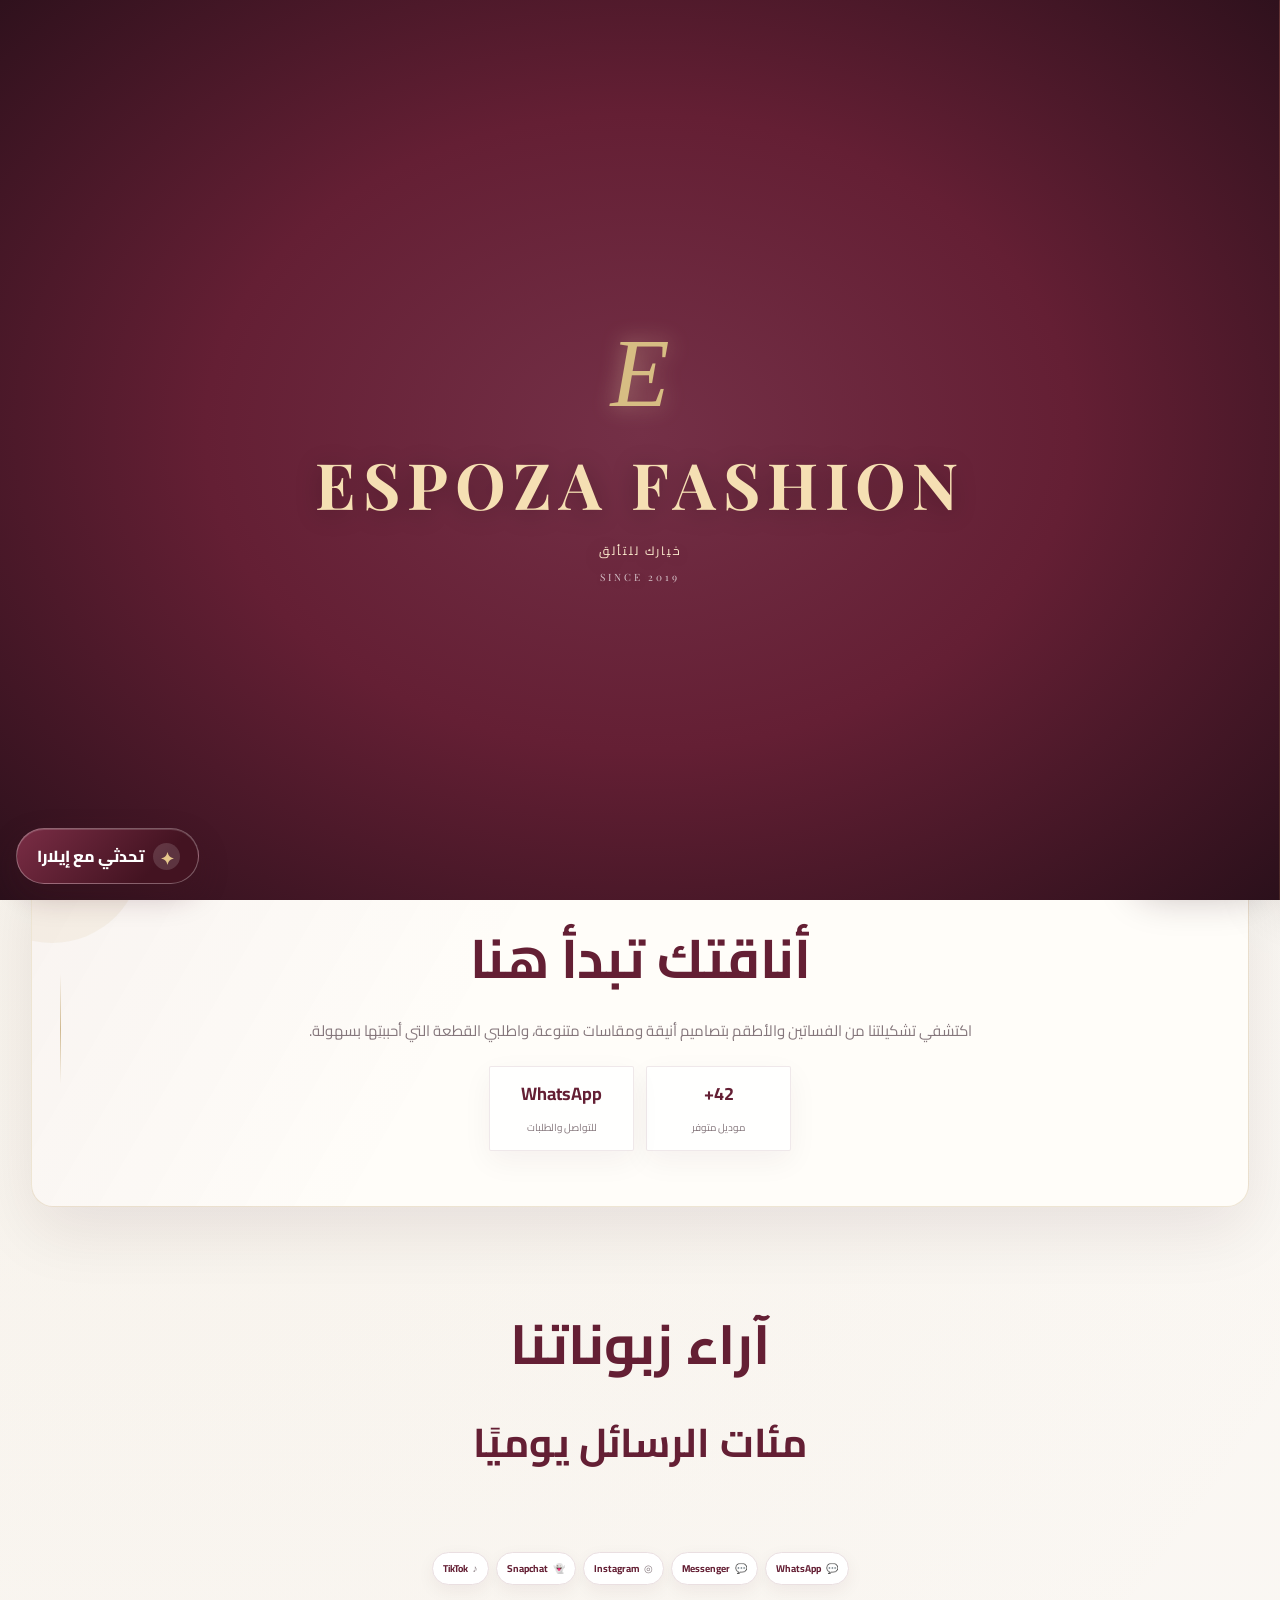
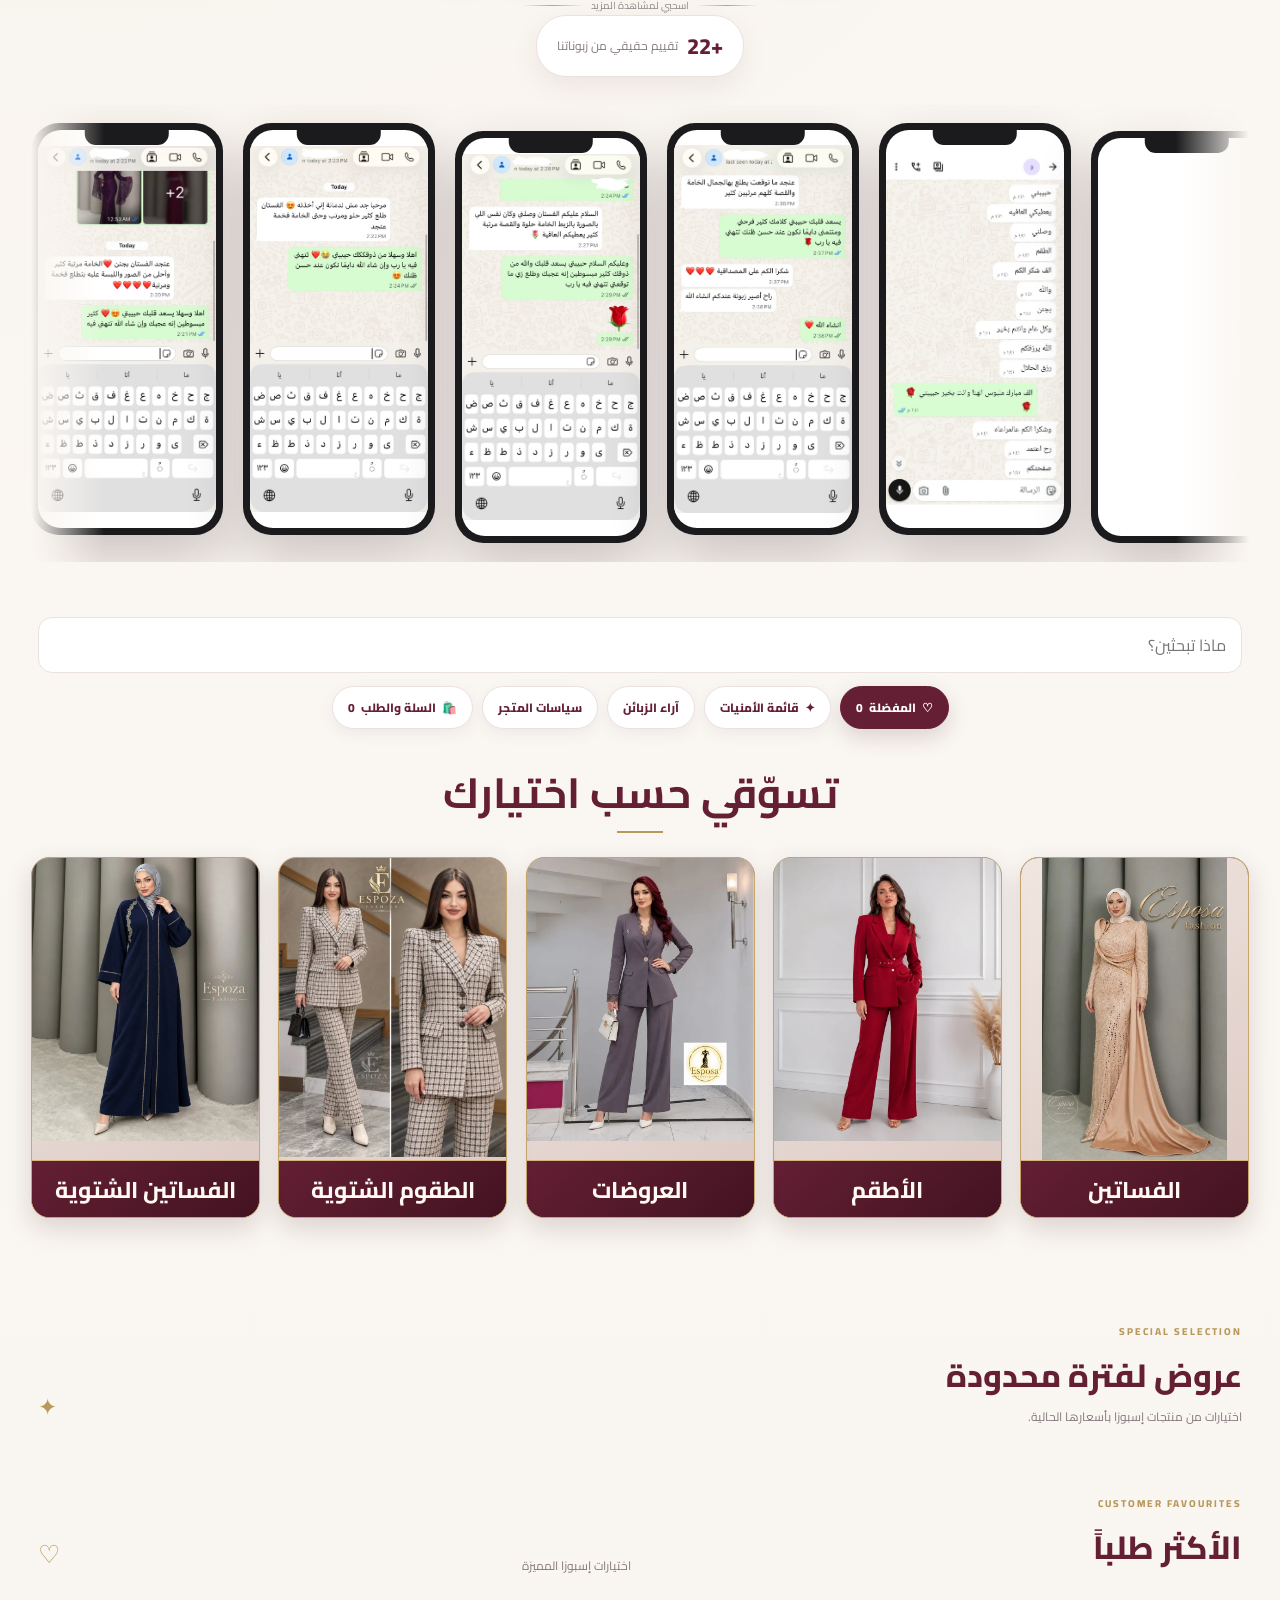
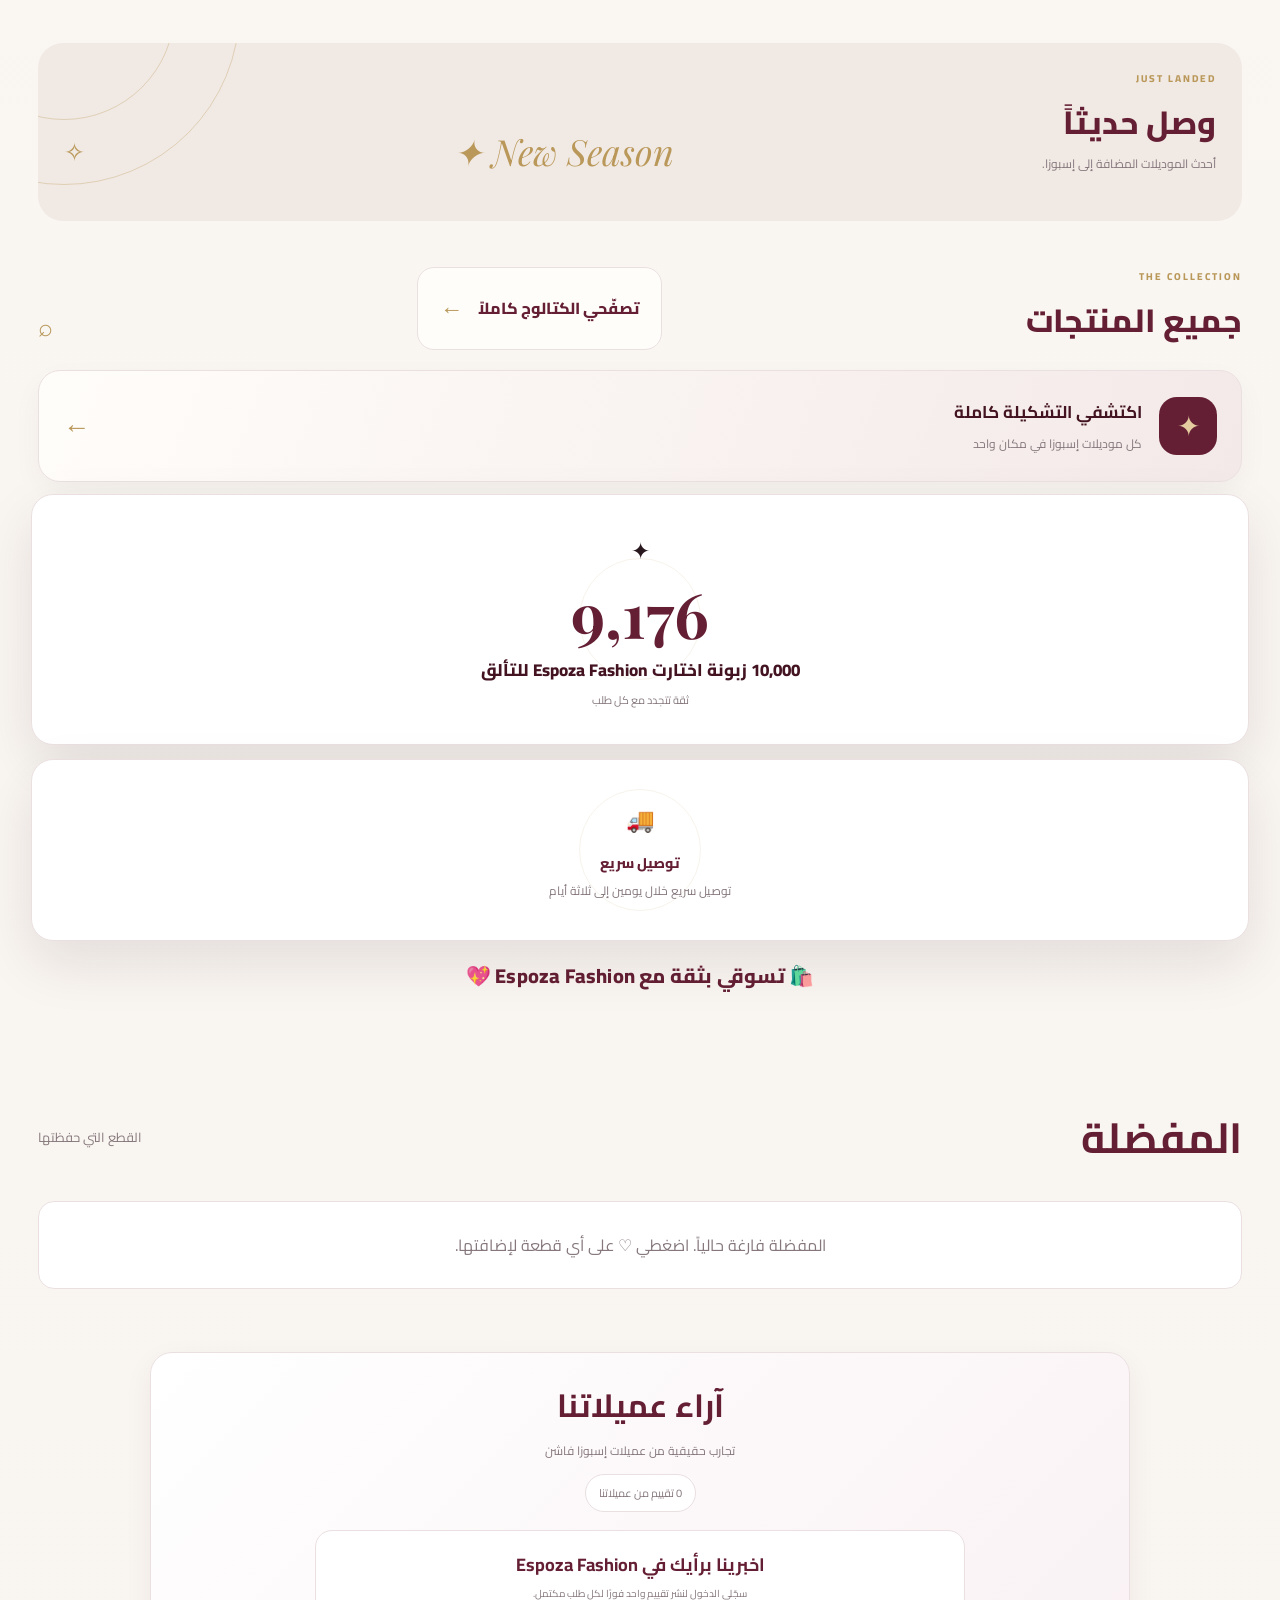
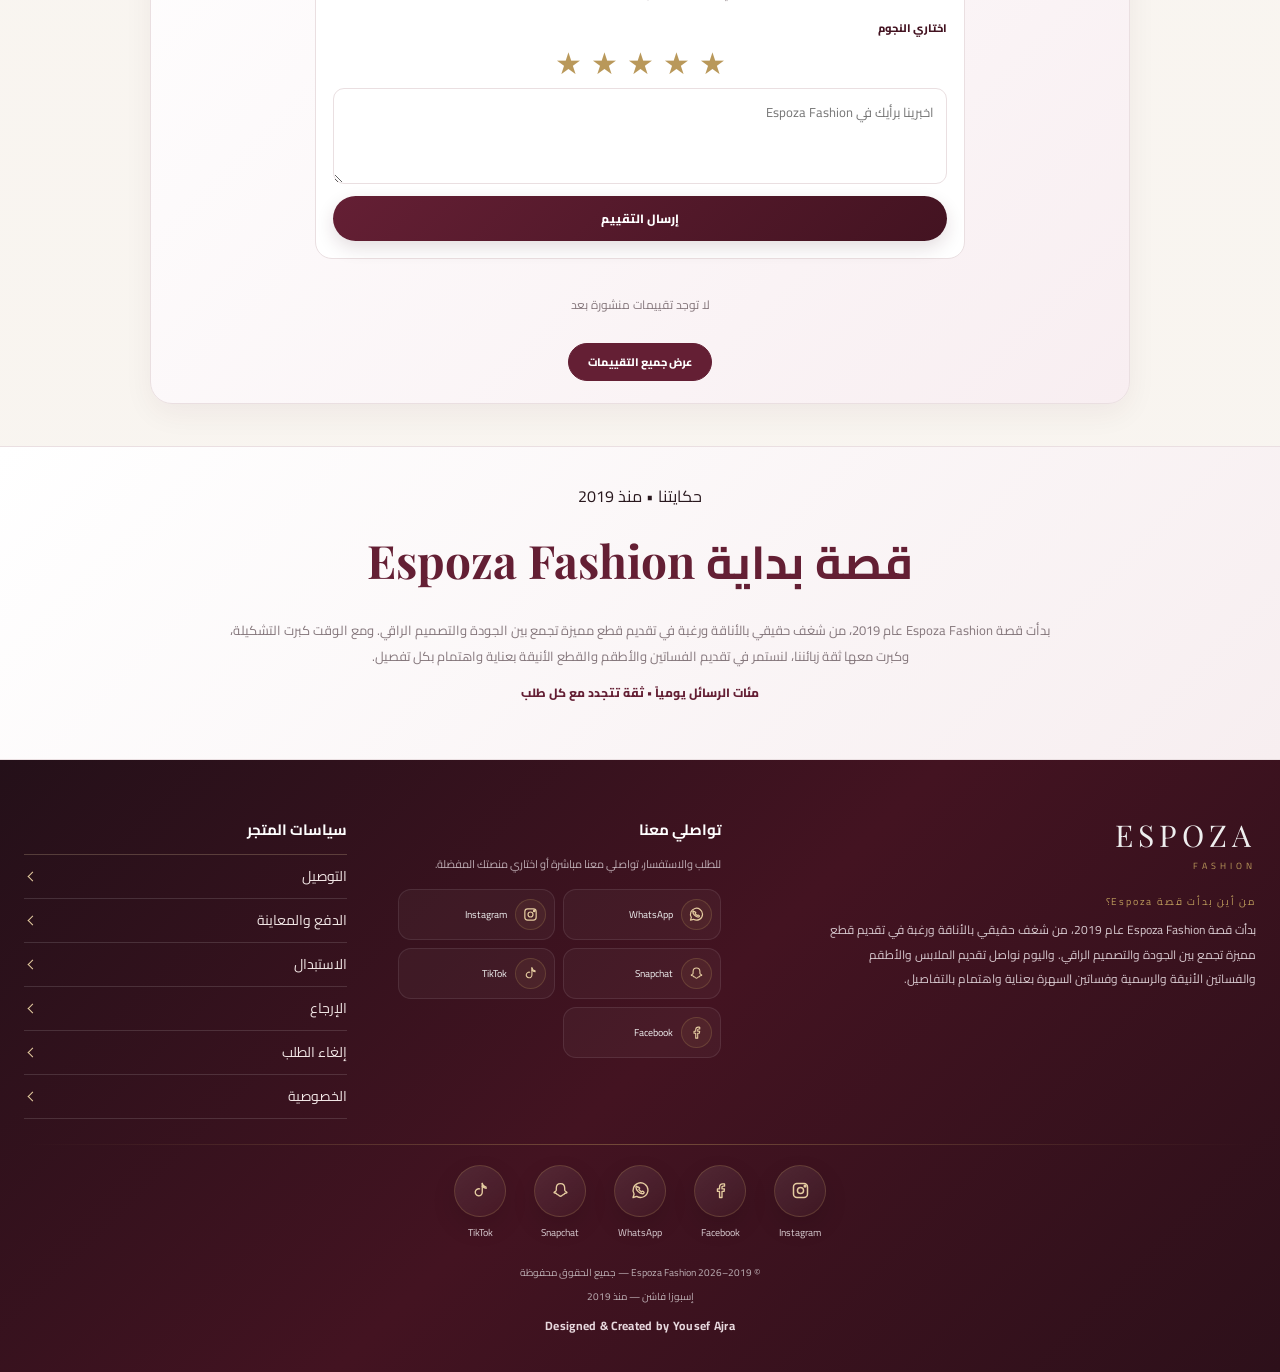
==== commit e5f66b97: "Show clear customer order success confirmation" ====
--- a/index.html
+++ b/index.html
@@ -10071,7 +10071,7 @@
 }
 if(whatsappWindow)whatsappWindow.location.href=whatsappUrl;
 else window.location.href=whatsappUrl;
-toast(t().saved);
+toast(lang==="ar"?"تم إرسال طلبك بنجاح، سوف يتم التواصل معك قريبًا.":lang==="he"?"ההזמנה נשלחה בהצלחה. ניצור איתך קשר בקרוב.":"Your order was submitted successfully. We will contact you soon.");
 
 
 
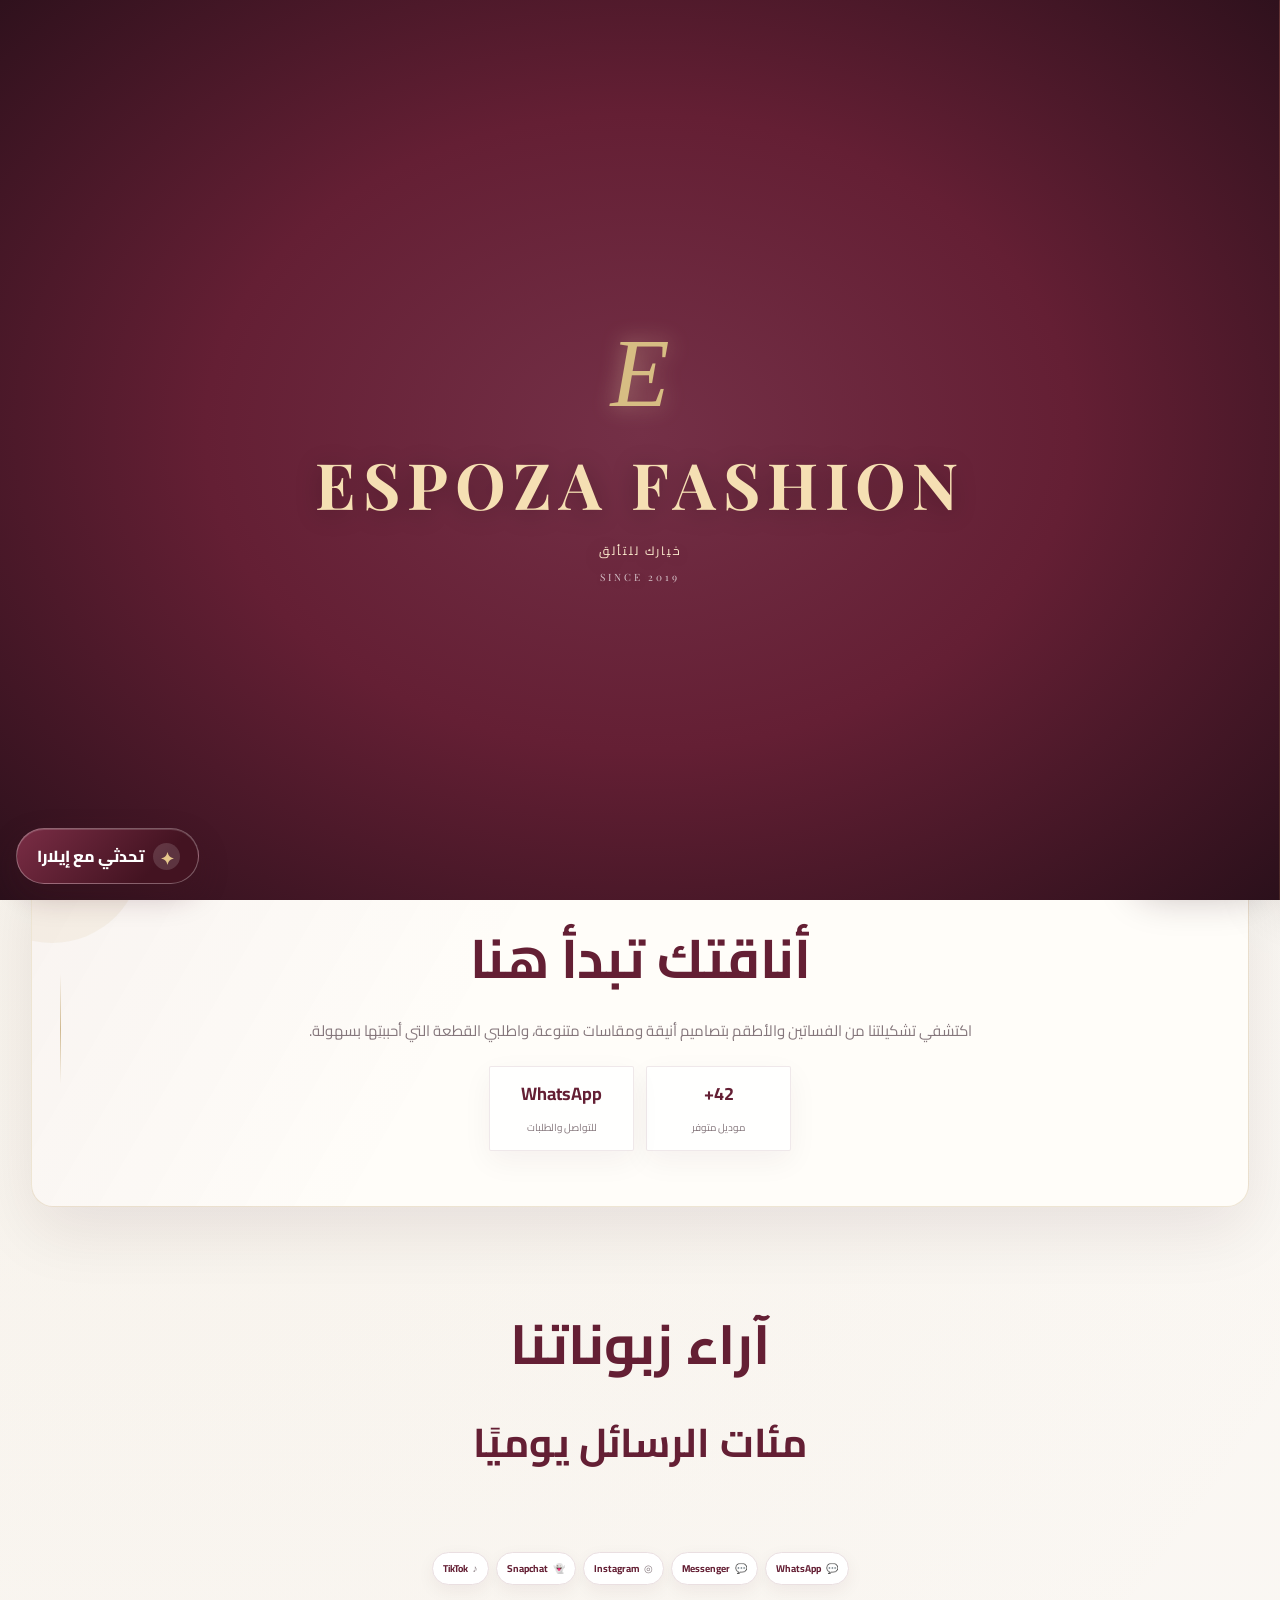
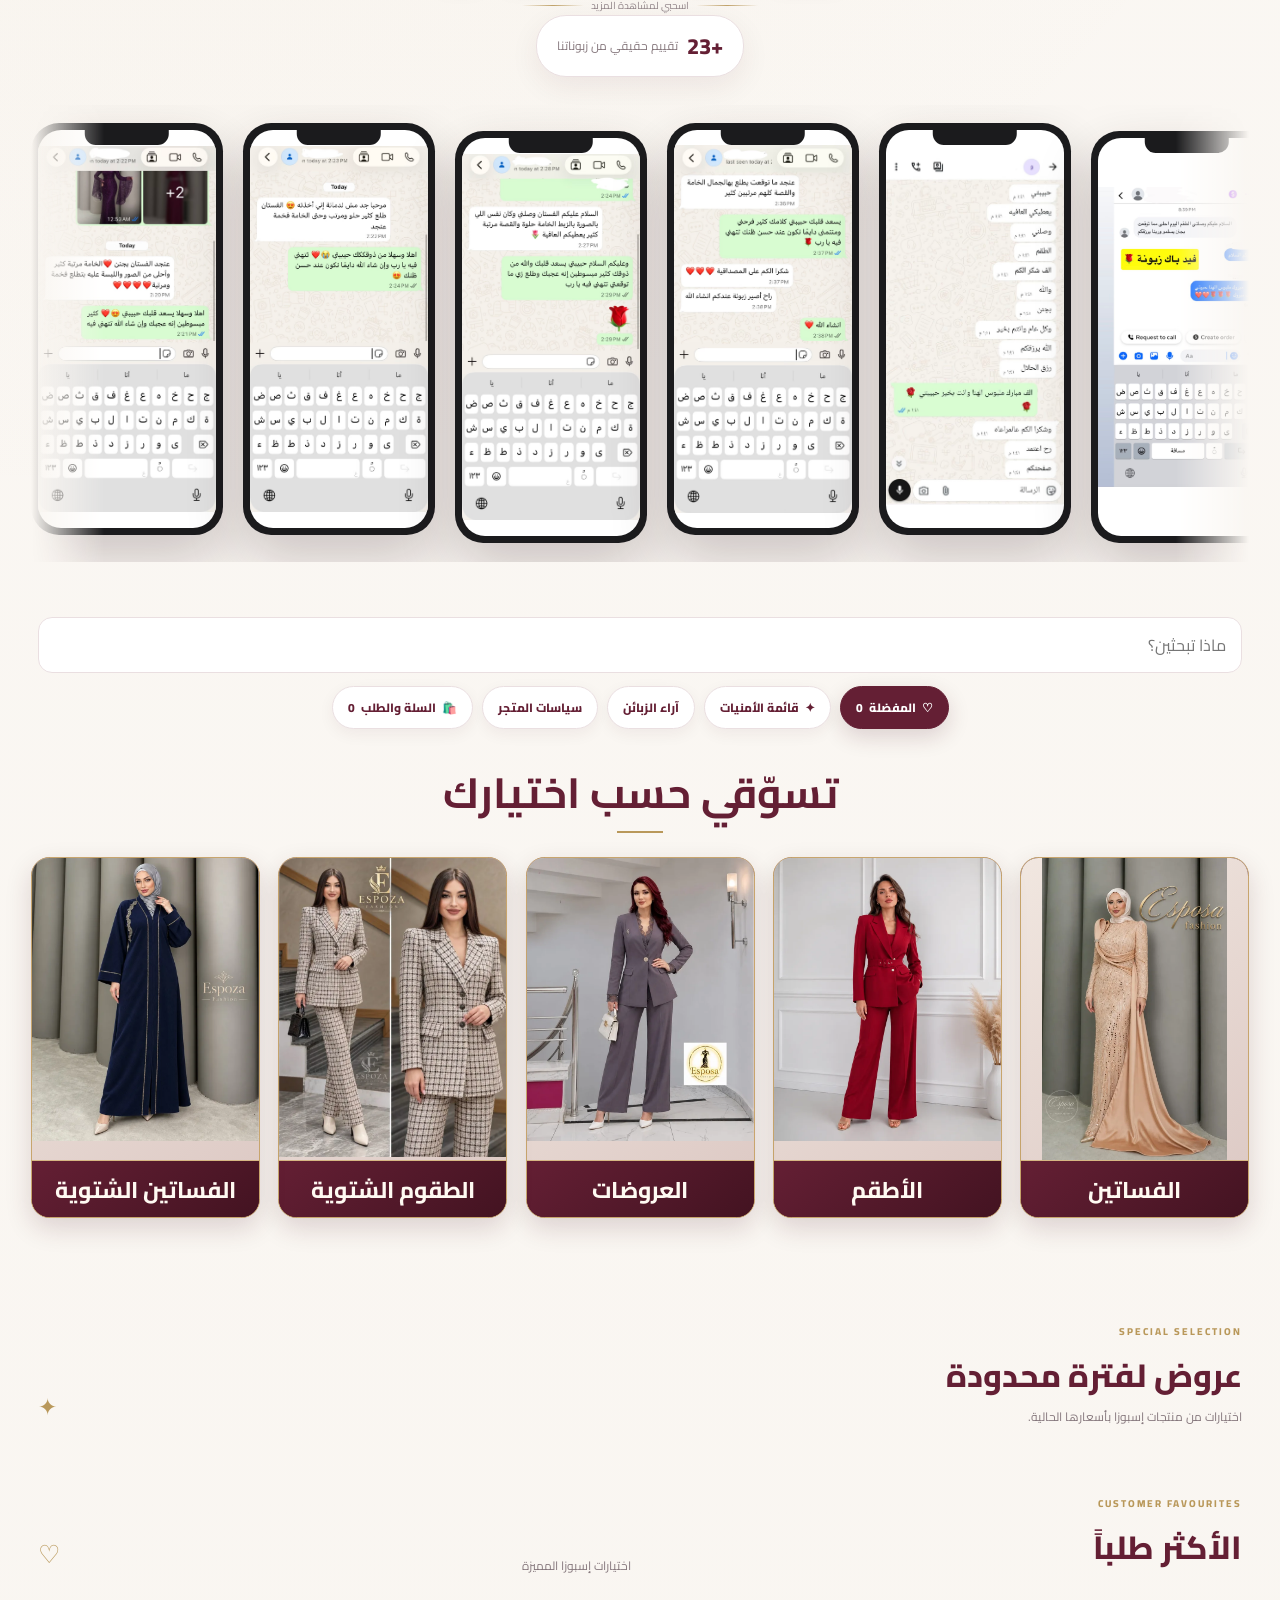
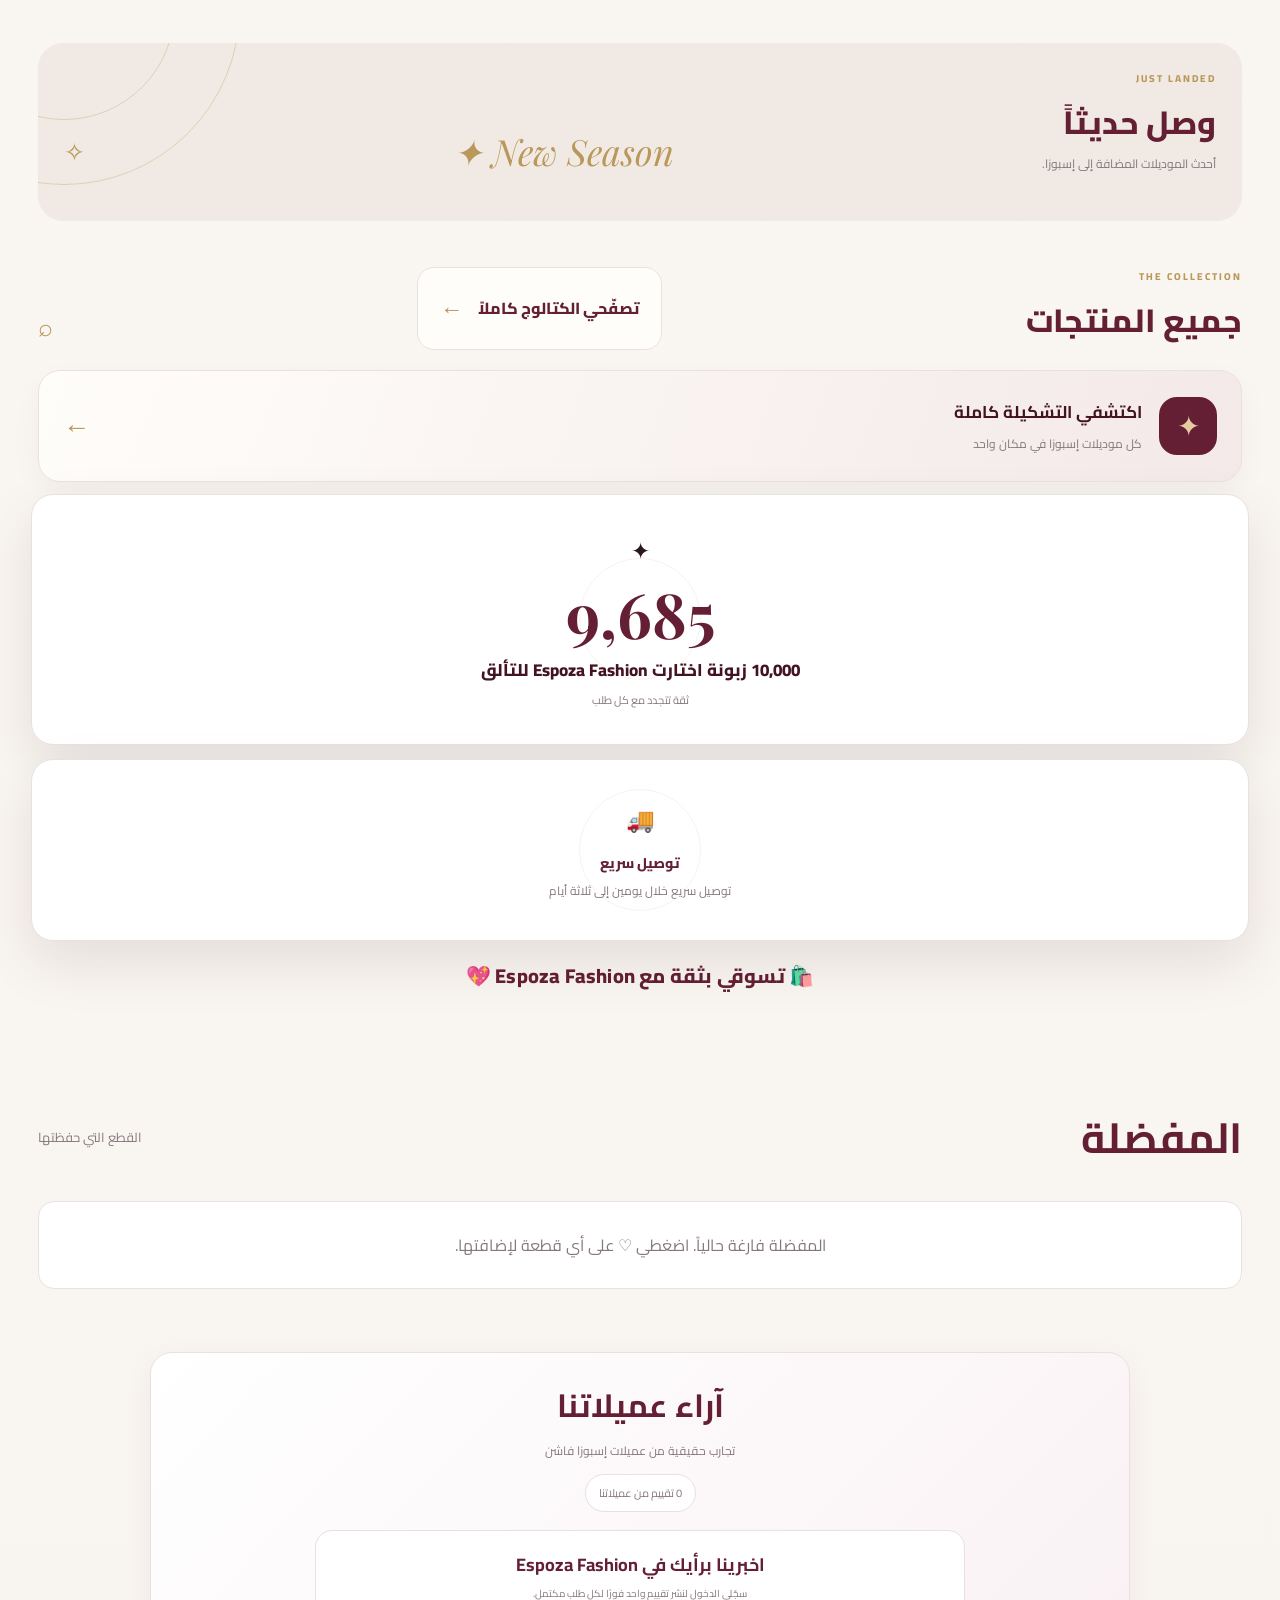
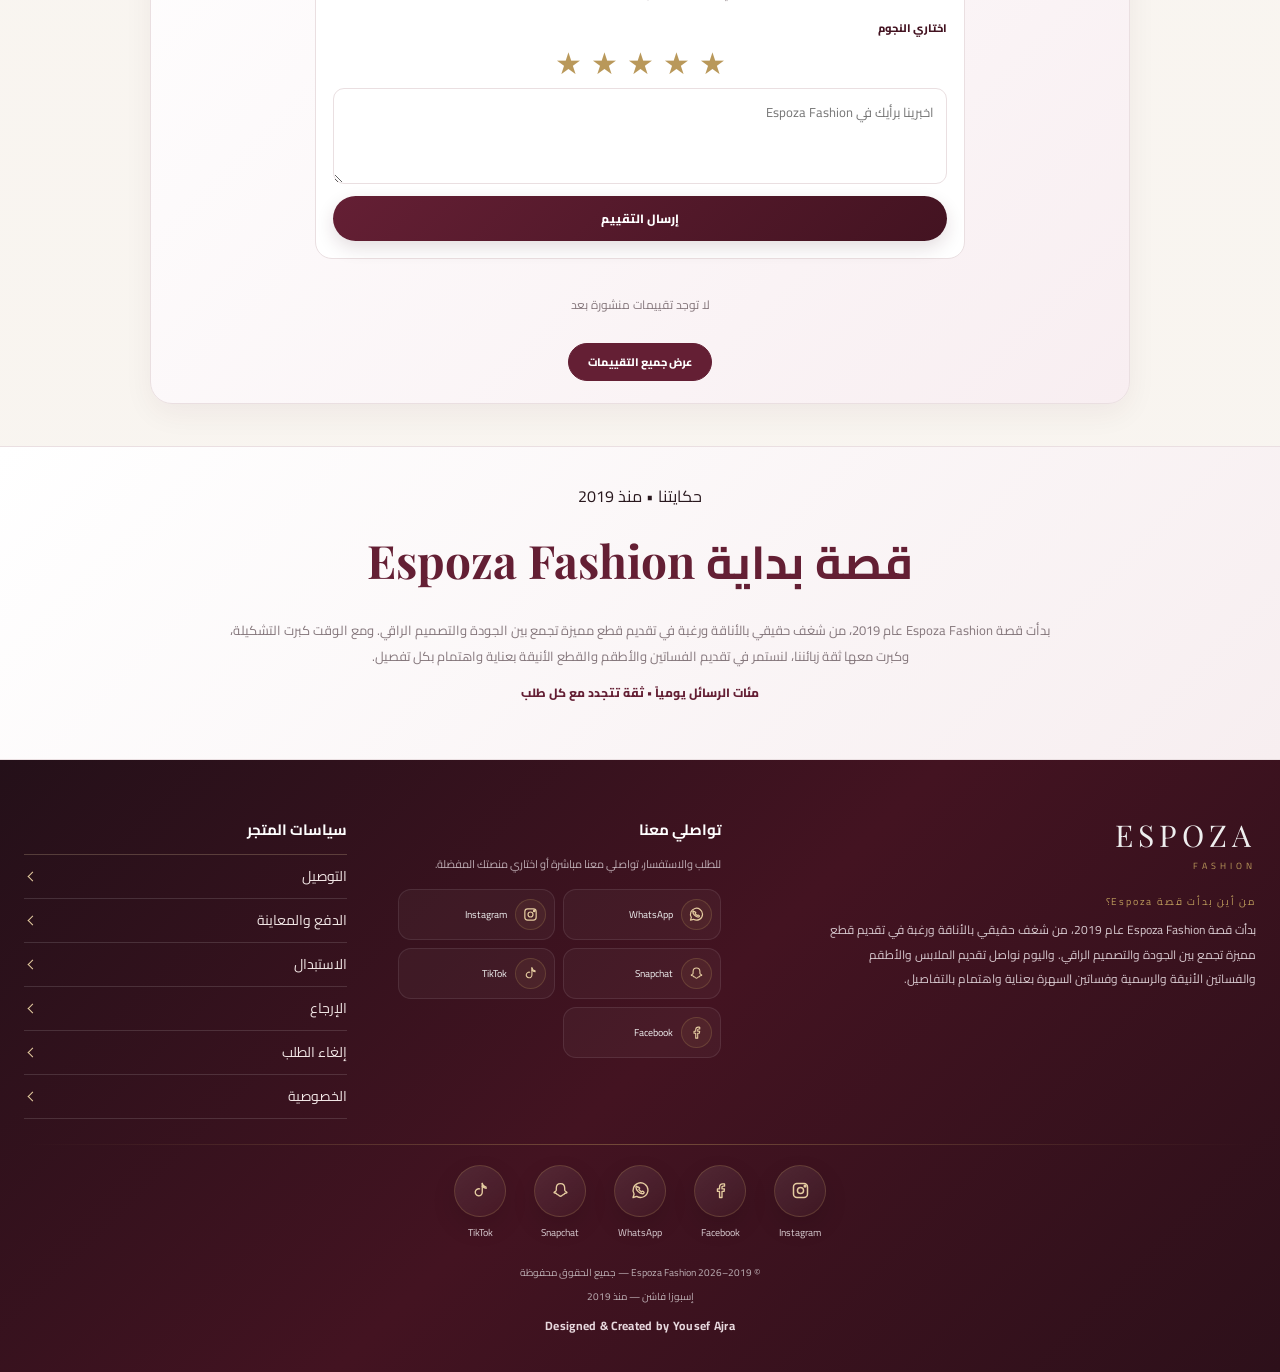
==== commit b7eae752: "Add persisted order receipt with print and WhatsApp actions" ====
--- a/index.html
+++ b/index.html
@@ -2400,6 +2400,33 @@
 .wish-header-btn{position:relative}
 .cart-badge,.wish-header-badge{z-index:3}
 
+
+/* Order receipt */
+.receipt-modal{z-index:250;background:rgba(22,8,13,.72);padding:14px}
+.receipt-card{width:min(620px,100%);max-height:94vh;overflow:auto;background:#fff;border-radius:20px;padding:25px;color:#29181e;box-shadow:0 20px 60px rgba(0,0,0,.22)}
+.receipt-brand{text-align:center;border-bottom:1px solid var(--line);padding-bottom:16px;margin-bottom:16px}
+.receipt-brand strong{display:block;font:700 27px "Playfair Display",serif;letter-spacing:2px;color:var(--wine)}
+.receipt-success{text-align:center;color:#198754;font-weight:800;font-size:18px;margin:12px 0 4px}
+.receipt-note{text-align:center;color:var(--muted);font-size:13px;margin:0 0 18px}
+.receipt-meta{display:grid;grid-template-columns:1fr 1fr;gap:8px;background:var(--cream);padding:12px;border-radius:12px;font-size:12px;margin-bottom:15px}
+.receipt-meta b{display:block;color:var(--wine);overflow-wrap:anywhere}
+.receipt-items{border-collapse:collapse;width:100%;font-size:12px}
+.receipt-items th,.receipt-items td{padding:9px 5px;border-bottom:1px solid var(--line);text-align:right;vertical-align:top}
+.receipt-items th{color:var(--wine)}
+.receipt-totals{margin-top:14px;display:grid;gap:8px;font-size:13px}
+.receipt-total{border-top:1px solid var(--line);padding-top:10px;font-weight:800;color:var(--wine);font-size:17px}
+.receipt-actions{display:flex;gap:9px;flex-wrap:wrap;margin-top:20px}
+.receipt-actions button{flex:1;min-width:130px;border:1px solid var(--wine);border-radius:25px;padding:11px;background:var(--wine);color:white;font-weight:800}
+.receipt-actions button.secondary{background:#fff;color:var(--wine)}
+@media(max-width:480px){.receipt-card{padding:17px}.receipt-meta{grid-template-columns:1fr}.receipt-brand strong{font-size:23px}}
+@media print{
+ @page{size:A4;margin:14mm}
+ body.receipt-print *{visibility:hidden!important}
+ body.receipt-print #orderReceiptModal,body.receipt-print #orderReceiptModal *{visibility:visible!important}
+ body.receipt-print #orderReceiptModal{display:block!important;position:absolute!important;inset:0!important;background:#fff!important;padding:0!important}
+ body.receipt-print .receipt-card{width:100%!important;max-height:none!important;overflow:visible!important;box-shadow:none!important;border:0!important;padding:0!important}
+ body.receipt-print .receipt-actions,body.receipt-print .receipt-close{display:none!important}
+}
 </style>
 <style id="espoza-luxury-products">
 .products-grid{grid-template-columns:repeat(4,minmax(0,1fr))!important;gap:24px 18px!important}
@@ -4646,6 +4673,7 @@
 </div>
 
 
+<div class="modal receipt-modal" id="orderReceiptModal" role="dialog" aria-modal="true" aria-labelledby="receiptTitle"><section class="receipt-card"><button class="close-btn receipt-close" type="button" aria-label="إغلاق" onclick="closeOrderReceipt()">×</button><div id="orderReceiptContent"></div><div class="receipt-actions"><button type="button" onclick="printOrderReceipt()">طباعة / حفظ PDF</button><button class="secondary" type="button" onclick="sendReceiptWhatsApp()">إرسال التفاصيل عبر واتساب</button><button class="secondary" type="button" onclick="closeOrderReceipt()">إغلاق</button></div></section></div>
 <!-- POLICIES -->
 
 <dialog class="policy-box" id="policiesModal" aria-labelledby="policiesHeading">
@@ -9894,6 +9922,27 @@
    إرسال الطلب
    ========================================== */
 
+
+let latestReceiptWhatsAppUrl="";
+function receiptEscape(value){return String(value??"").replace(/[&<>"']/g,ch=>({"&":"&amp;","<":"&lt;",">":"&gt;",'"':"&quot;","'":"&#39;"}[ch]));}
+function showOrderReceipt(orderId,payload,whatsappUrl){
+ const date=new Date();
+ const fmt=n=>"₪"+Number(n||0).toLocaleString(lang==="en"?"en-US":lang==="he"?"he-IL":"ar",{minimumFractionDigits:2,maximumFractionDigits:2});
+ const itemRows=(payload.items||[]).map(item=>{
+  const name=lang==="en"?(item.name_en||item.name):lang==="he"?(item.name_he||item.name_en||item.name):item.name;
+  const size=item.size?(" · "+(lang==="en"?"Size":lang==="he"?"מידה":"المقاس")+": "+item.size):"";
+  const color=item.color?(" · "+(lang==="en"?"Color":lang==="he"?"צבע":"اللون")+": "+(lang==="he"?(item.color_he||item.color):lang==="en"?(item.color_en||item.color):item.color)):"";
+  return "<tr><td>"+receiptEscape(name)+"<small>"+receiptEscape(size+color)+"</small></td><td>"+Number(item.qty||1)+"</td><td>"+fmt(Number(item.price||0)*Number(item.qty||1))+"</td></tr>";
+ }).join("");
+ const L=lang==="en"?{success:"Your order has been received successfully",note:"We will contact you soon.",number:"Order number",date:"Date",customer:"Customer",phone:"Phone",products:"Products",qty:"Qty",price:"Price",subtotal:"Products subtotal",discount:"Discount",delivery:"Delivery",total:"Total"}:lang==="he"?{success:"ההזמנה התקבלה בהצלחה",note:"ניצור איתך קשר בקרוב.",number:"מספר הזמנה",date:"תאריך",customer:"שם הלקוחה",phone:"טלפון",products:"מוצרים",qty:"כמות",price:"מחיר",subtotal:"סכום המוצרים",discount:"הנחה",delivery:"משלוח",total:"הסכום הכולל"}:{success:"تم استلام طلبك بنجاح",note:"سوف يتم التواصل معك قريبًا",number:"رقم الطلب",date:"التاريخ",customer:"اسم الزبونة",phone:"رقم الهاتف",products:"المنتجات",qty:"الكمية",price:"السعر",subtotal:"مجموع المنتجات",discount:"الخصم",delivery:"التوصيل",total:"الإجمالي النهائي"};
+ latestReceiptWhatsAppUrl=whatsappUrl||"";
+ $("orderReceiptContent").innerHTML='<header class="receipt-brand"><strong>ESPOZA FASHION</strong><small>Since 2019</small></header><h2 id="receiptTitle" class="receipt-success">'+L.success+'</h2><p class="receipt-note">'+L.note+'</p><div class="receipt-meta"><div>'+L.number+'<b dir="ltr">'+receiptEscape(orderId)+'</b></div><div>'+L.date+'<b>'+receiptEscape(date.toLocaleString(lang==="en"?"en-US":lang==="he"?"he-IL":"ar"))+'</b></div><div>'+L.customer+'<b>'+receiptEscape(payload.customer_name)+'</b></div><div>'+L.phone+'<b dir="ltr">'+receiptEscape(payload.phone)+'</b></div></div><table class="receipt-items"><thead><tr><th>'+L.products+'</th><th>'+L.qty+'</th><th>'+L.price+'</th></tr></thead><tbody>'+itemRows+'</tbody></table><div class="receipt-totals"><div>'+L.subtotal+': <b>'+fmt(payload.subtotal)+'</b></div><div>'+L.discount+': <b>−'+fmt(payload.discount)+'</b></div><div>'+L.delivery+': <b>'+fmt(payload.delivery_fee)+'</b></div><div class="receipt-total">'+L.total+': '+fmt(payload.total)+'</div></div>';
+ $("orderReceiptModal").classList.add("open");document.body.style.overflow="hidden";
+}
+function closeOrderReceipt(){$("orderReceiptModal").classList.remove("open");document.body.classList.remove("receipt-print");document.body.style.overflow="";}
+function printOrderReceipt(){document.body.classList.add("receipt-print");window.print();setTimeout(()=>document.body.classList.remove("receipt-print"),800);}
+function sendReceiptWhatsApp(){if(latestReceiptWhatsAppUrl)window.open(latestReceiptWhatsAppUrl,"_blank","noopener");}
+
 let orderSubmissionPending=false;
 async function sendOrder(){
 if(orderSubmissionPending||!cart.length)return;
@@ -10061,17 +10110,21 @@
 const orderPayload={customer_id:profileForOrder?.id||null,customer_name:name,phone:phone,region:delivery.name_ar||delivery.name,address:address,items:orderItems,coupon_id:discount>0&&offer?.id?offer.id:null,subtotal:Number(itemsTotal||0),discount:Number(discount||0),delivery_fee:Number(delivery.price||0),total:Number(grandTotal||0),status:"new",notes:[notes,discount>0?"عرض تلقائي: "+offer.label+" (خصم ₪"+money(discount)+")":""].filter(Boolean).join("\n")||null,payment_status:"cod",source:"website"};
 const saved=await customerDb.rpc("espoza_create_order_with_inventory",{p_order:orderPayload});
 if(saved.error)throw saved.error;
+const persistedOrderId=typeof saved.data==="string"?saved.data:(saved.data?.id||saved.data?.order_id);
+if(!persistedOrderId)throw new Error("تم حفظ الطلب لكن لم نستلم رقم الطلب من قاعدة البيانات. يرجى التواصل مع المتجر قبل إعادة الطلب.");
 await refreshSupabaseProducts();
 if(profileForOrder)customerHasPreviousOrders=true;
+window.__espozaSavedOrder={id:persistedOrderId,payload:orderPayload};
 }catch(error){
 console.warn("Order database save failed:",error);
 if(whatsappWindow){try{whatsappWindow.close();}catch(_){}}
 toast(error?.message||t().waOnly,"err");
 return;
 }
-if(whatsappWindow)whatsappWindow.location.href=whatsappUrl;
-else window.location.href=whatsappUrl;
-toast(lang==="ar"?"تم إرسال طلبك بنجاح، سوف يتم التواصل معك قريبًا.":lang==="he"?"ההזמנה נשלחה בהצלחה. ניצור איתך קשר בקרוב.":"Your order was submitted successfully. We will contact you soon.");
+const savedReceipt=window.__espozaSavedOrder;
+if(whatsappWindow){try{whatsappWindow.location.href=whatsappUrl;}catch(_){whatsappWindow=null;}}
+showOrderReceipt(savedReceipt.id,savedReceipt.payload,whatsappUrl);
+window.__espozaSavedOrder=null;
 
 
 
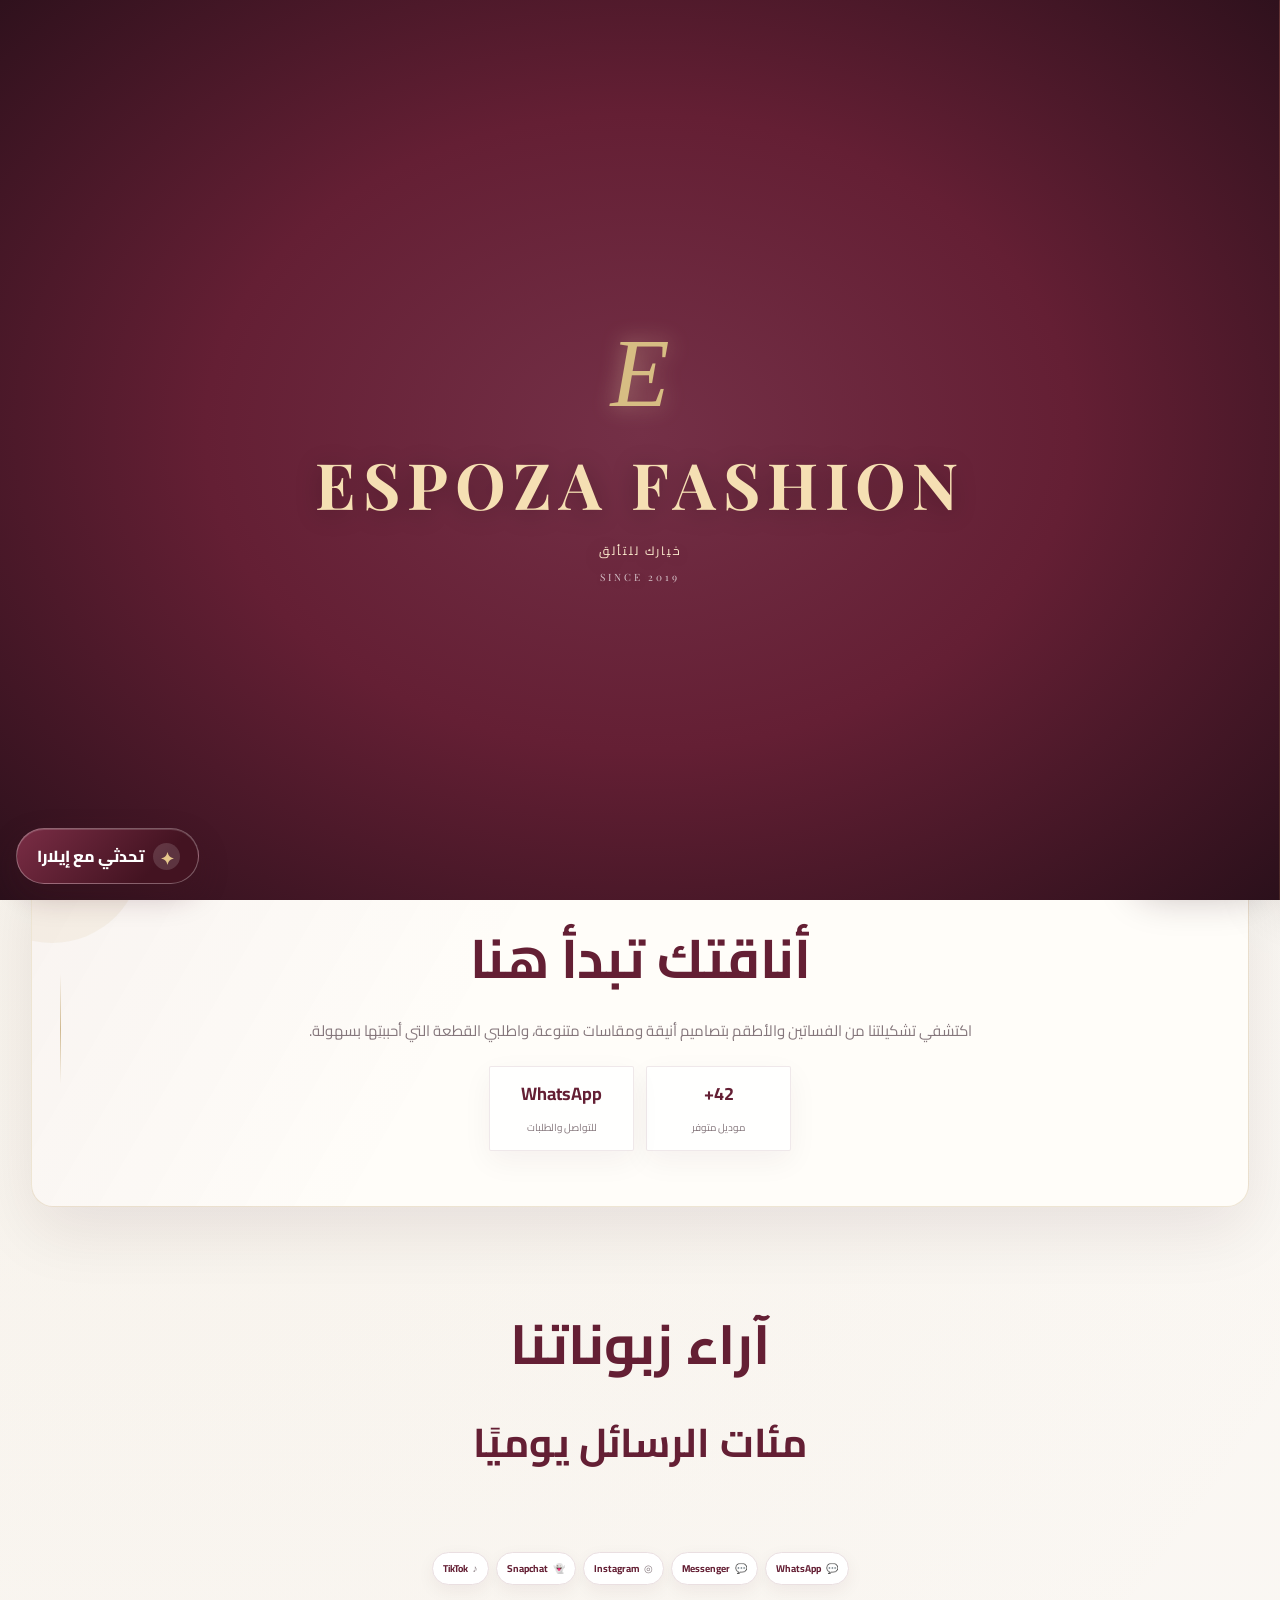
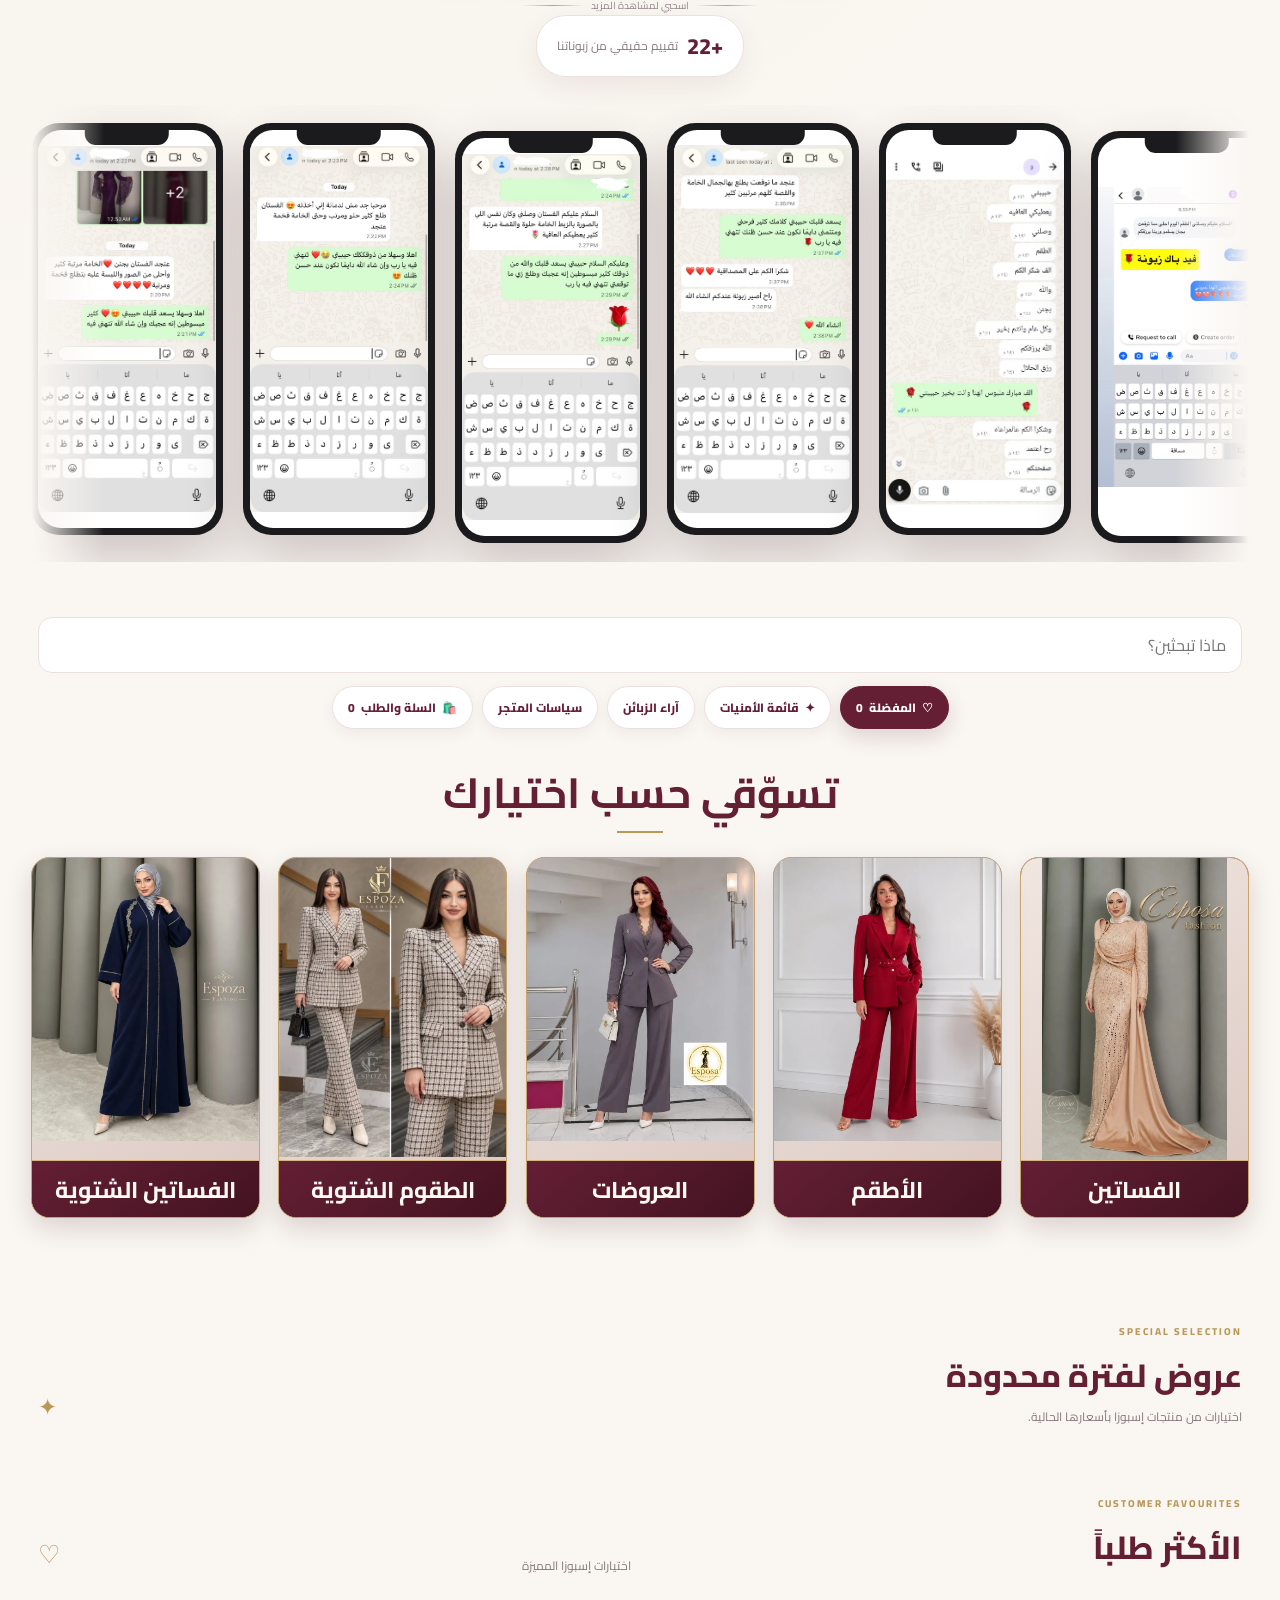
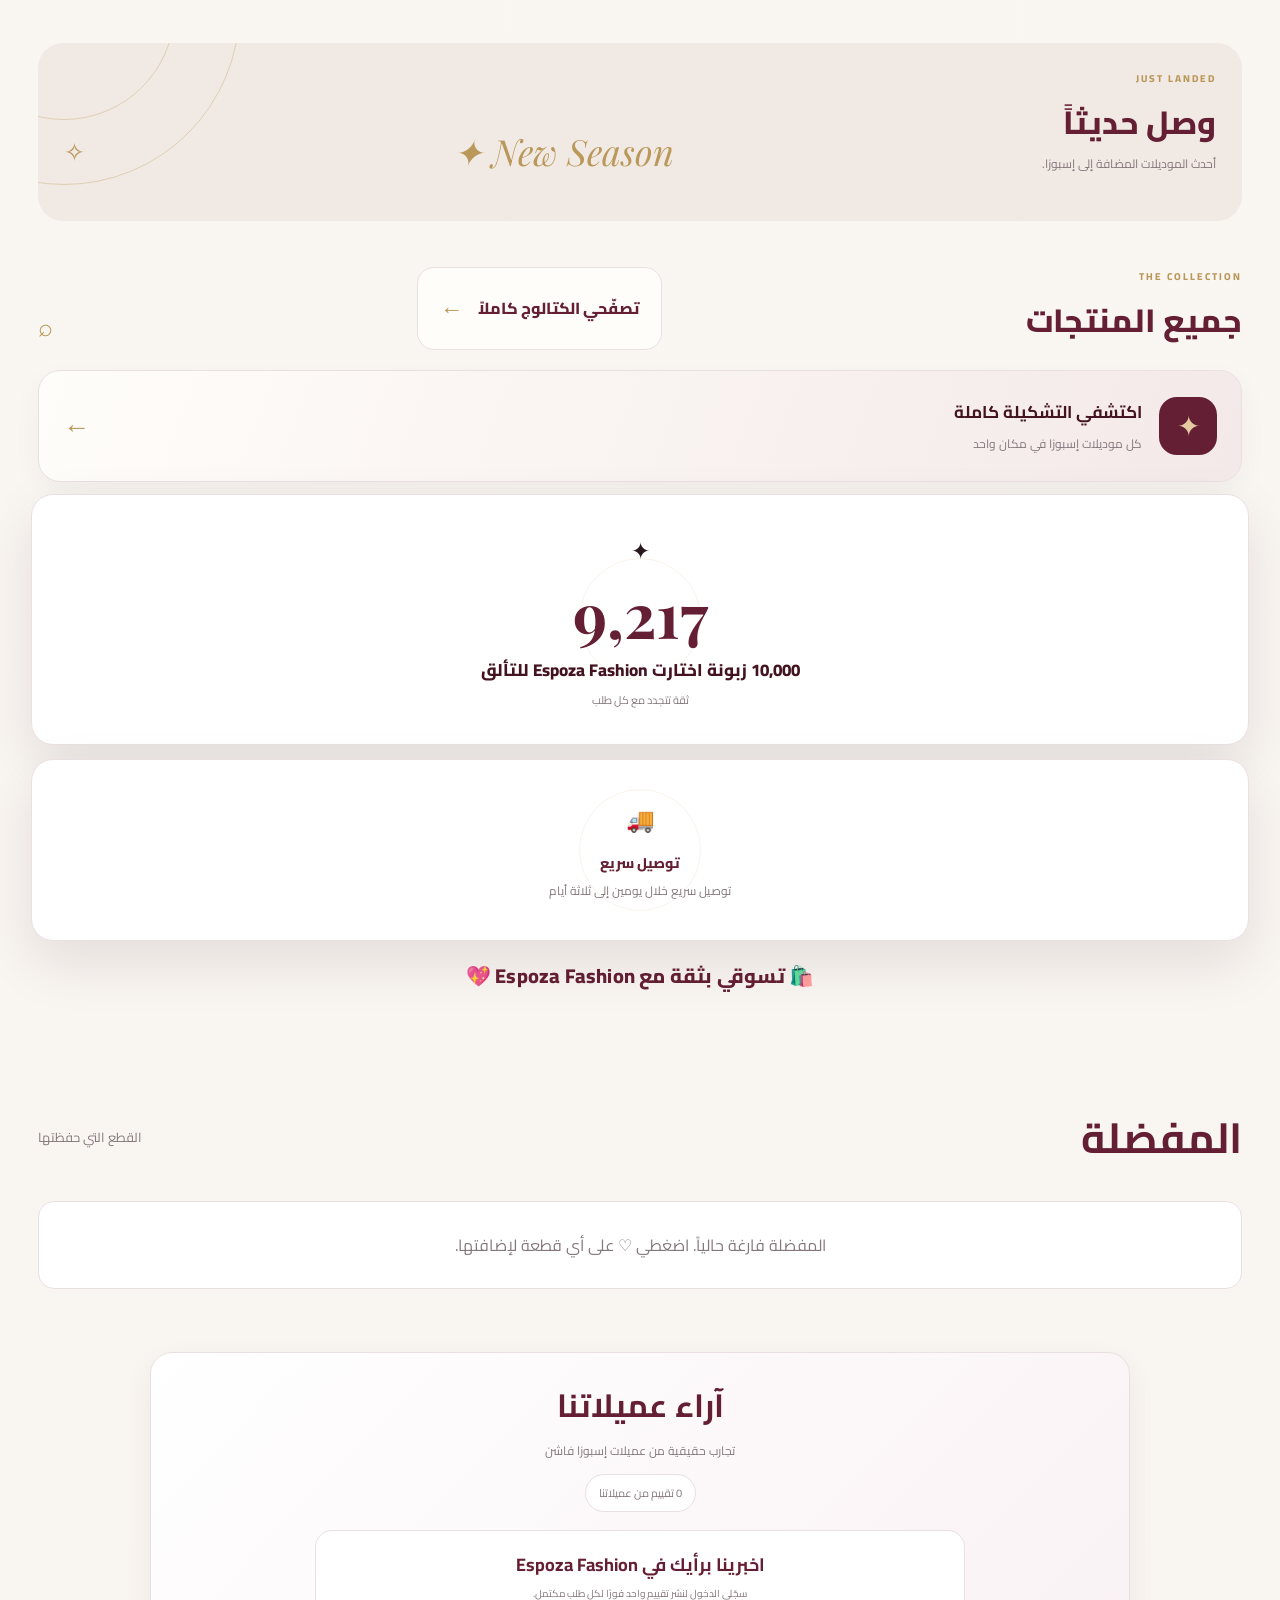
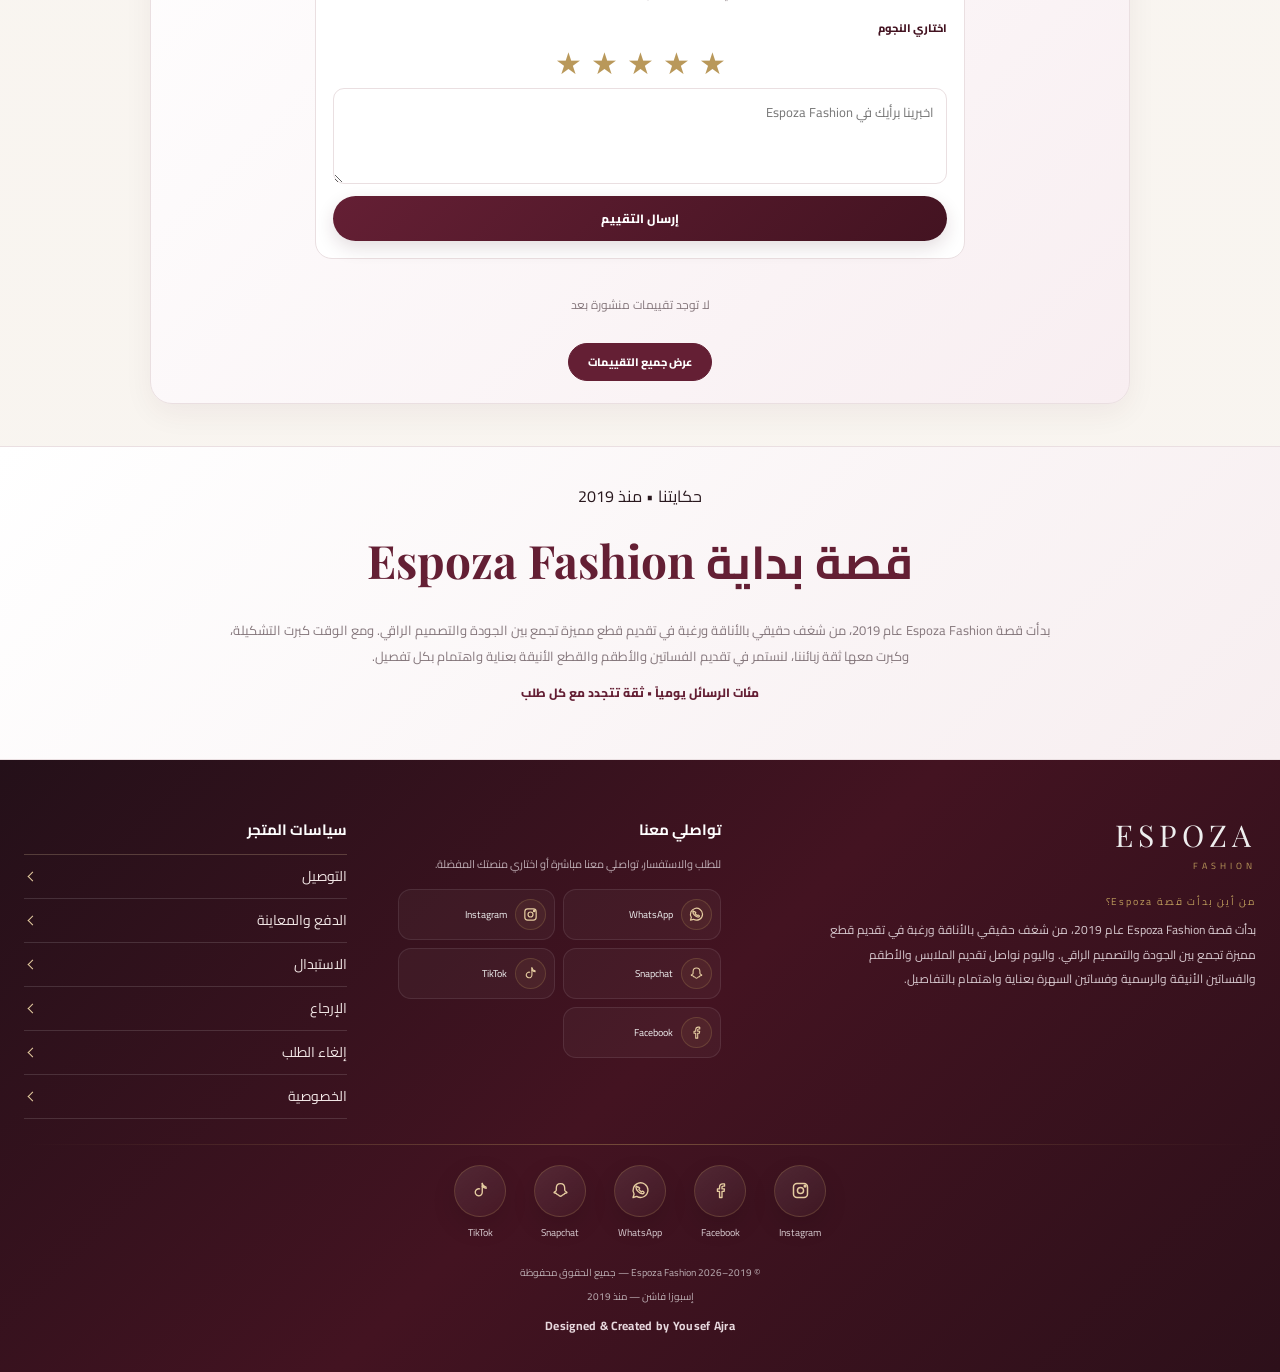
==== commit 82d77e0a: "Ensure receipt still appears after successful order save" ====
--- a/index.html
+++ b/index.html
@@ -10112,9 +10112,9 @@
 if(saved.error)throw saved.error;
 const persistedOrderId=typeof saved.data==="string"?saved.data:(saved.data?.id||saved.data?.order_id);
 if(!persistedOrderId)throw new Error("تم حفظ الطلب لكن لم نستلم رقم الطلب من قاعدة البيانات. يرجى التواصل مع المتجر قبل إعادة الطلب.");
-await refreshSupabaseProducts();
+window.__espozaSavedOrder={id:persistedOrderId,payload:orderPayload};
 if(profileForOrder)customerHasPreviousOrders=true;
-window.__espozaSavedOrder={id:persistedOrderId,payload:orderPayload};
+try{await refreshSupabaseProducts();}catch(refreshError){console.warn("Order saved; product refresh will retry on next load:",refreshError);}
 }catch(error){
 console.warn("Order database save failed:",error);
 if(whatsappWindow){try{whatsappWindow.close();}catch(_){}}
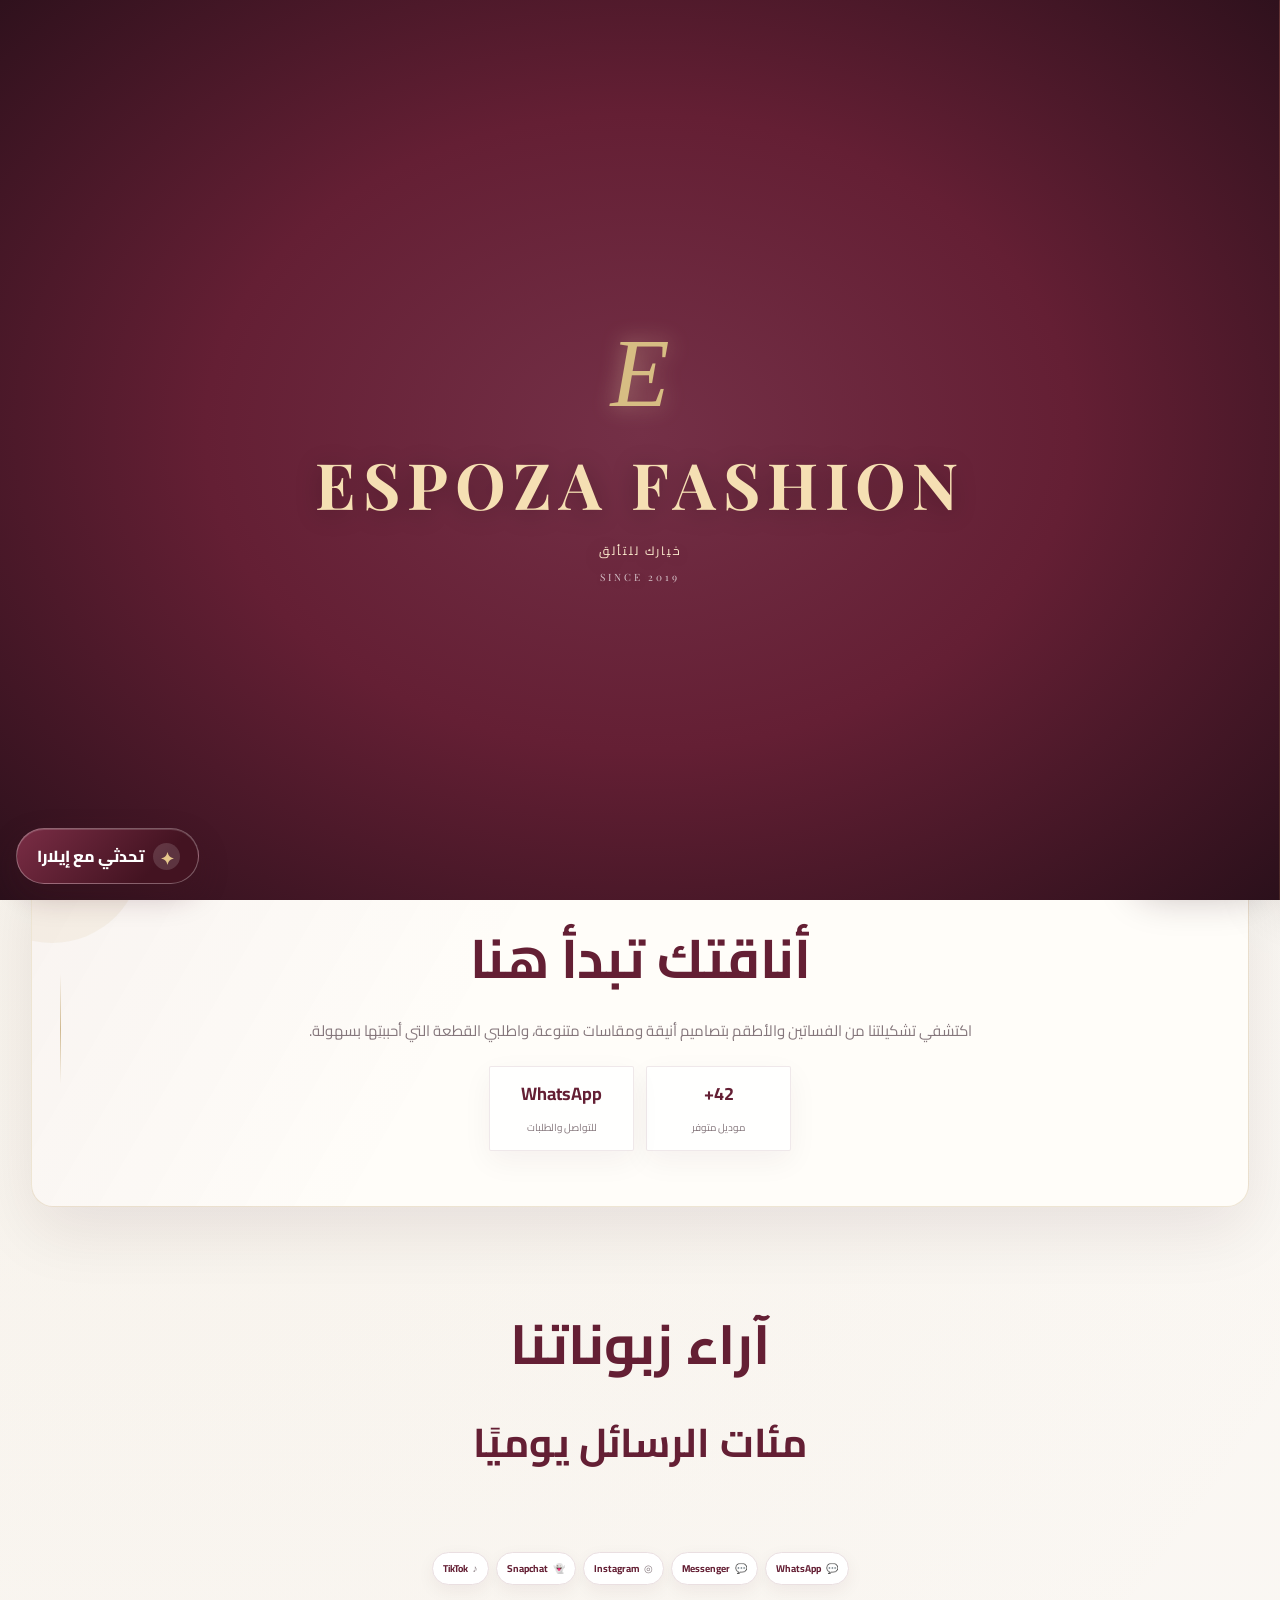
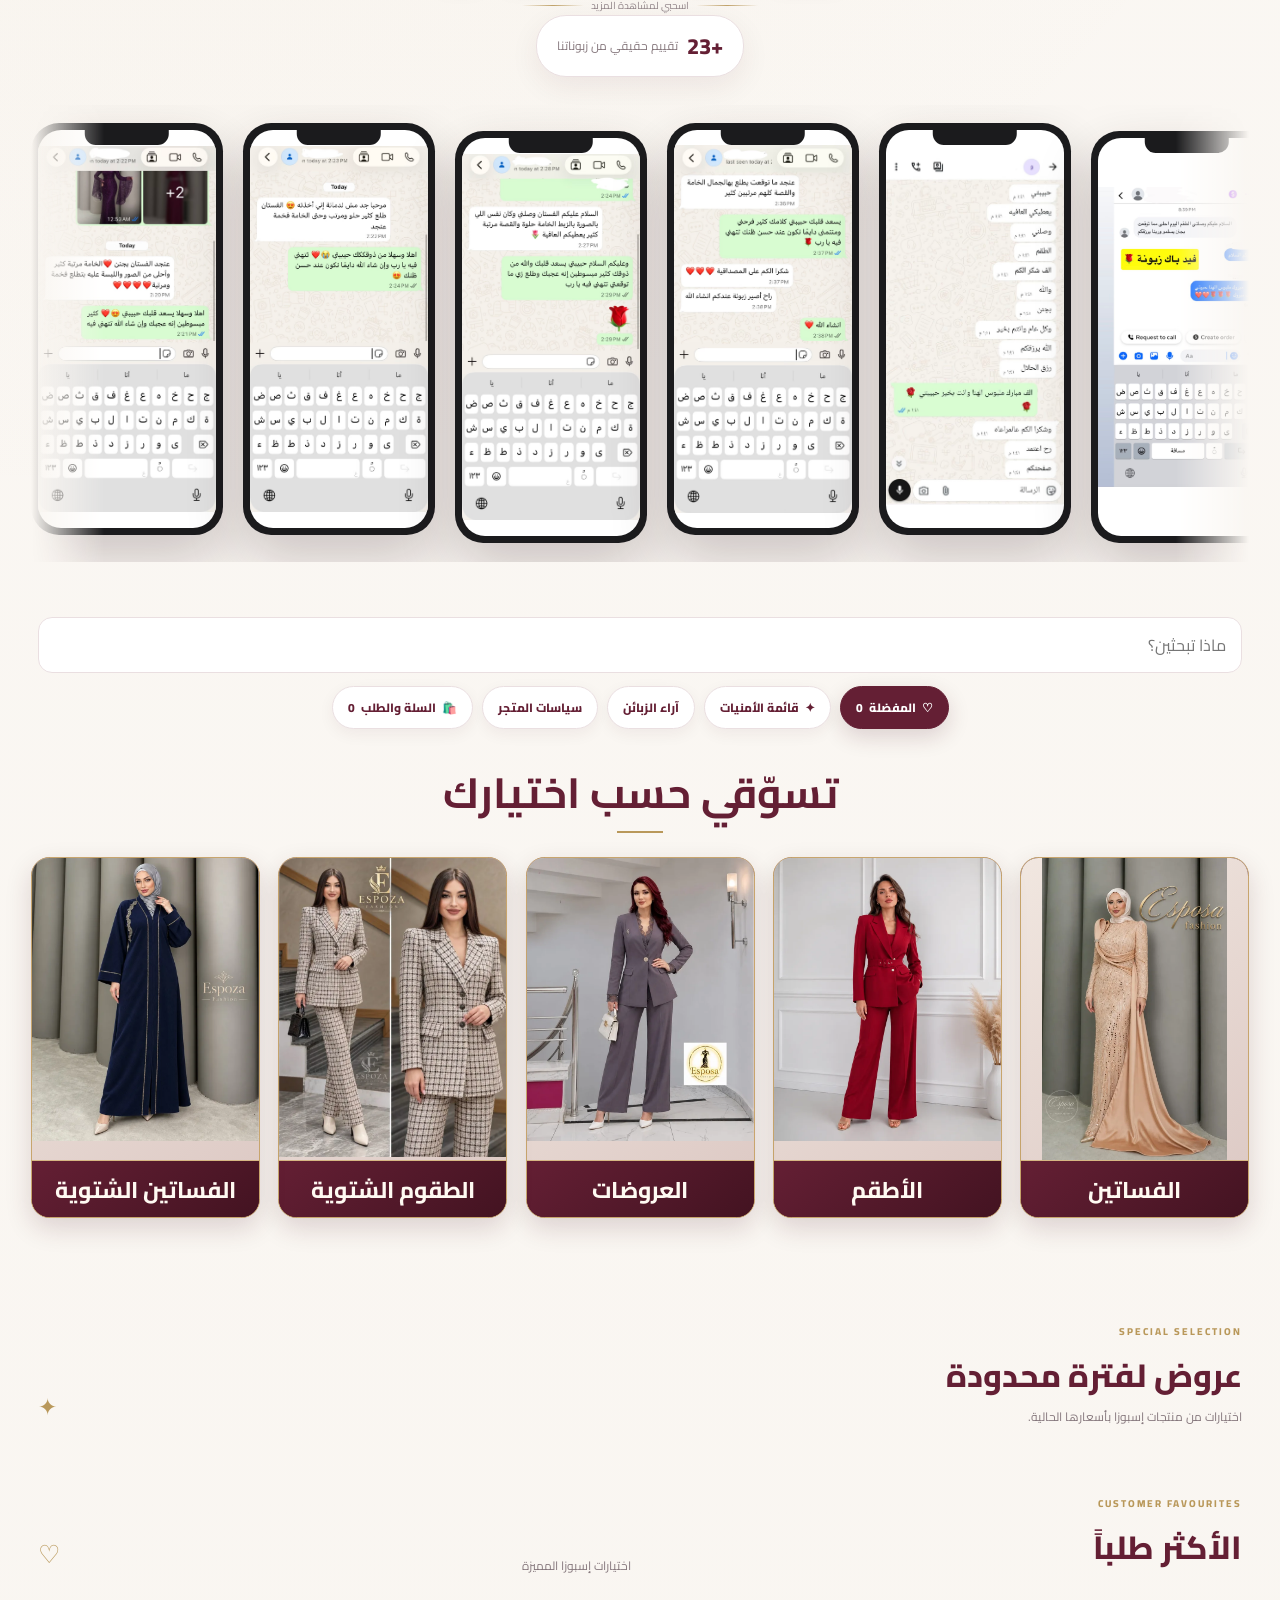
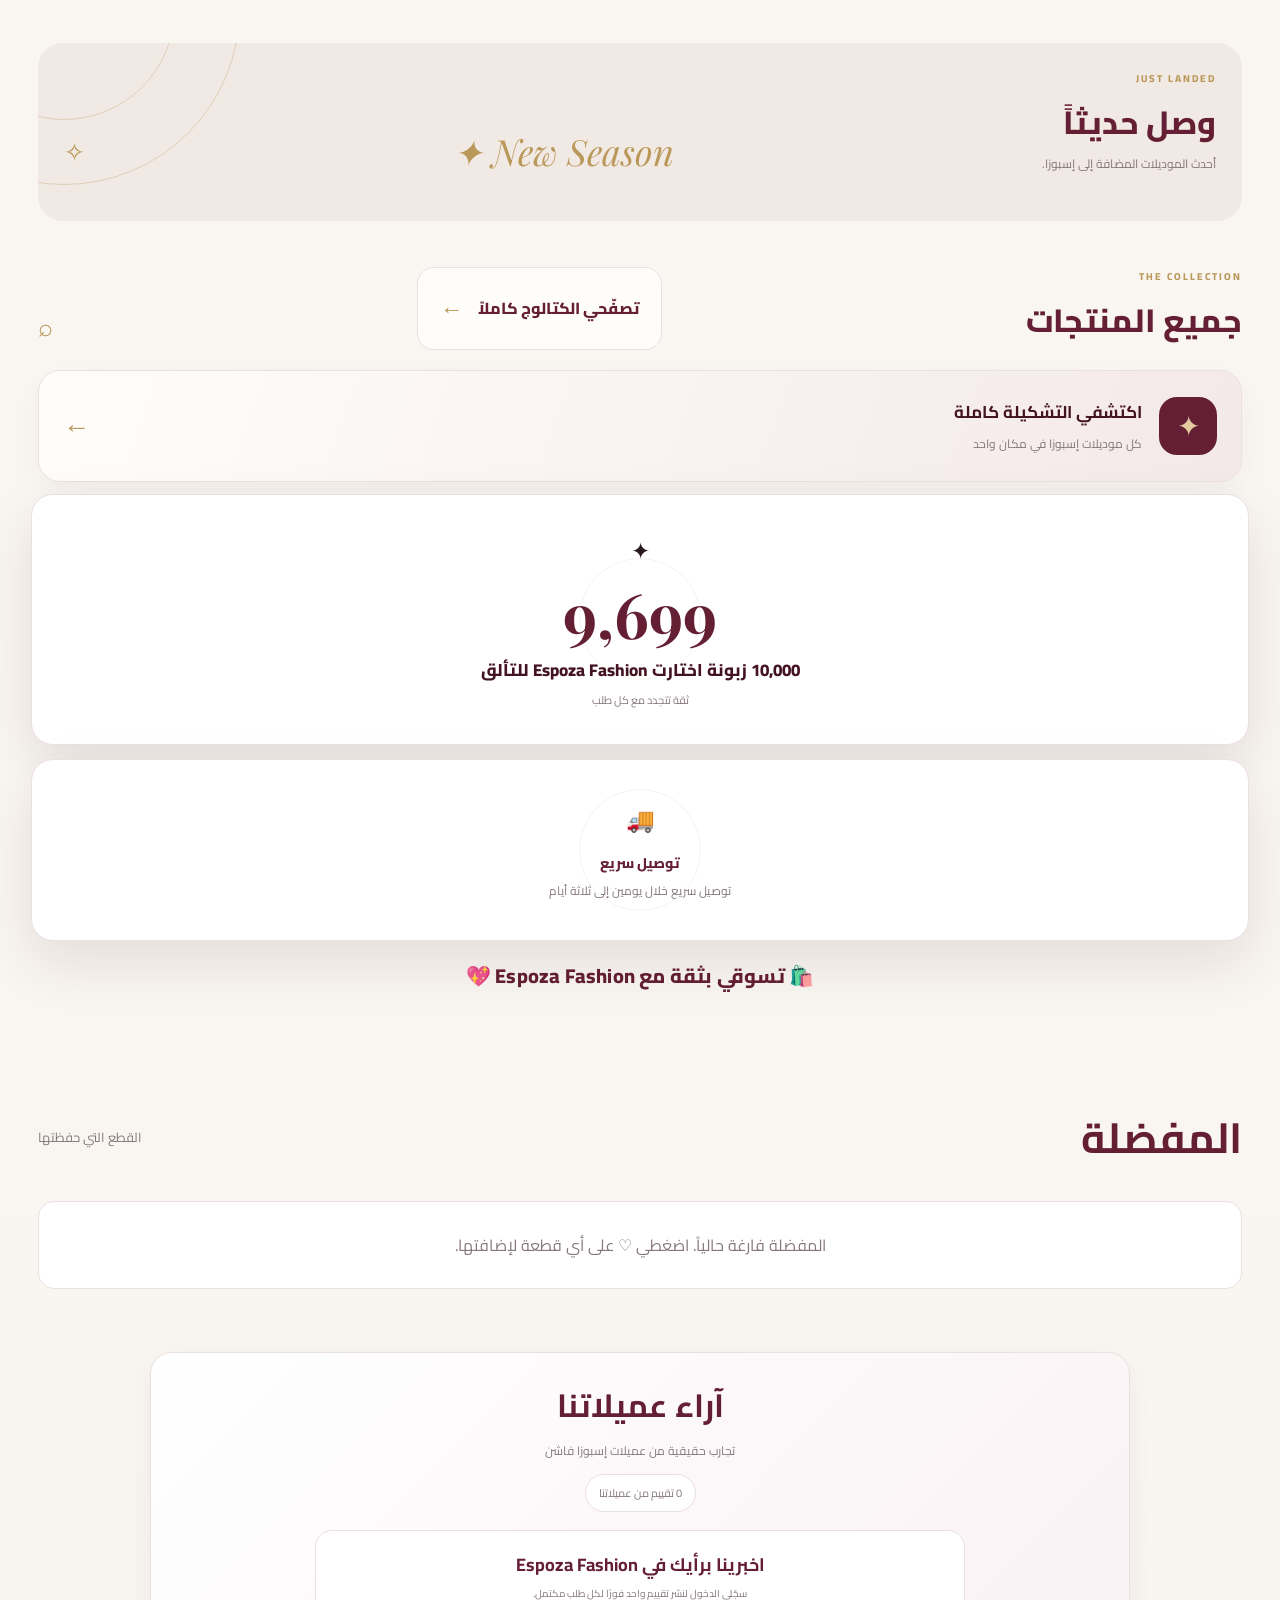
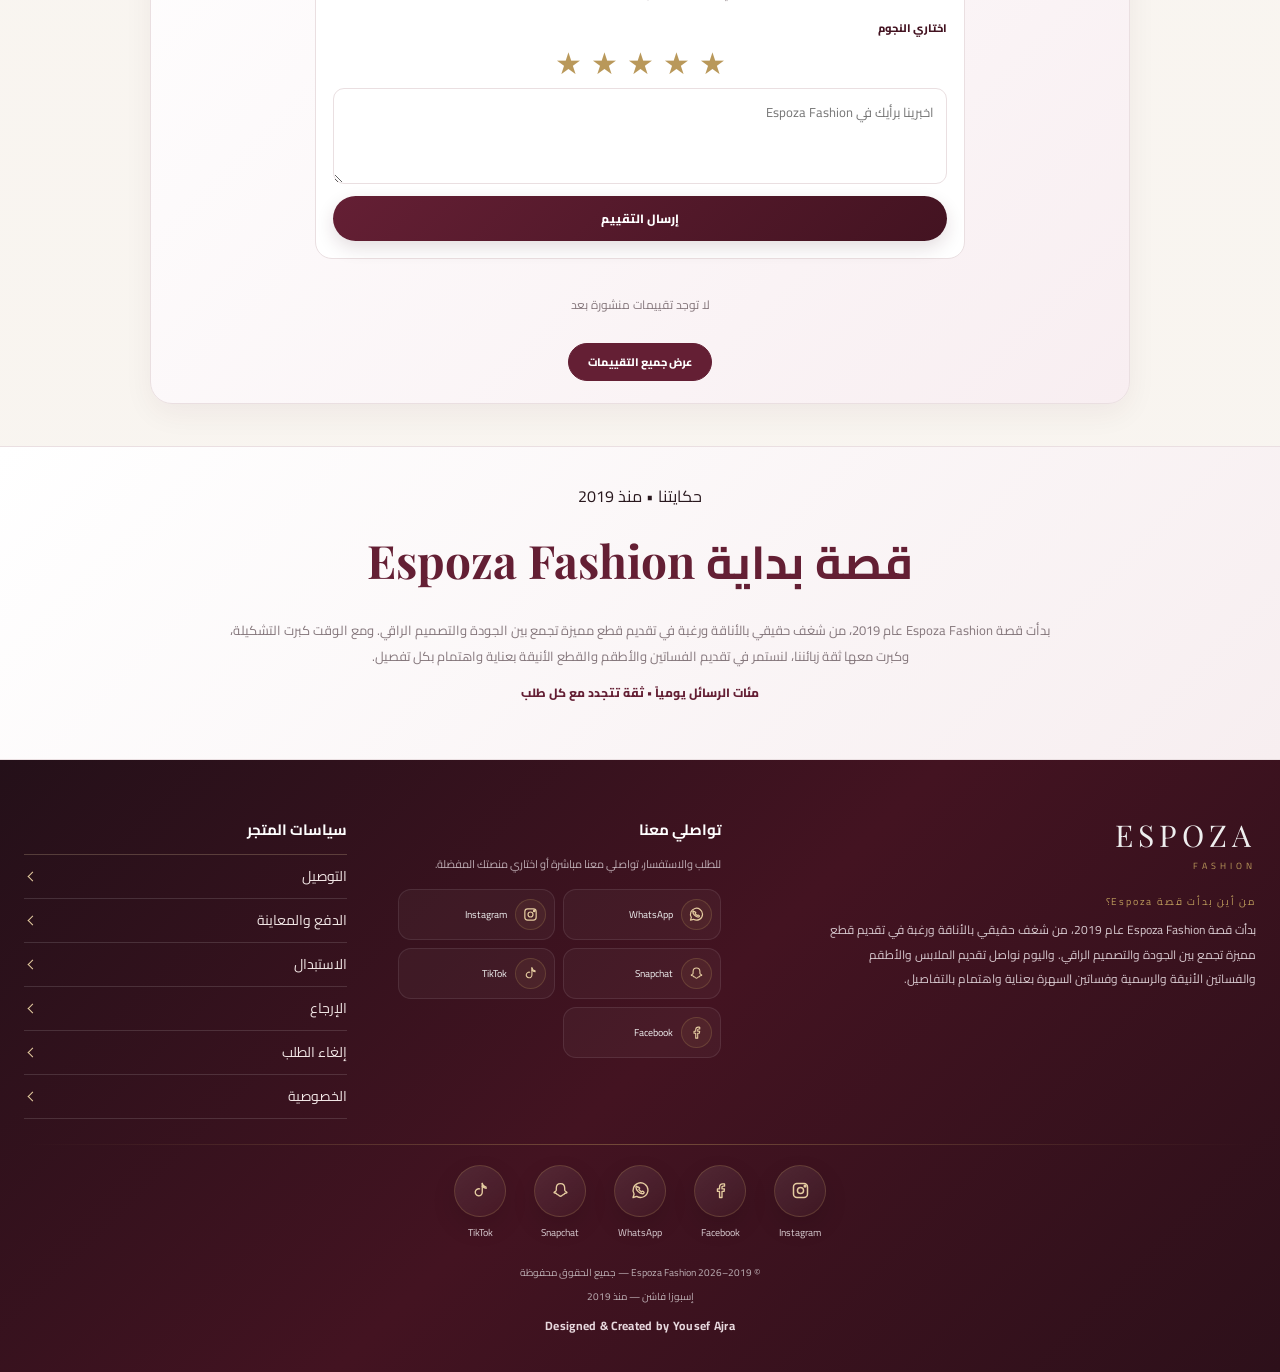
==== commit e0afe2e6: "Fix checkout: save orders and show customer receipt" ====
--- a/index.html
+++ b/index.html
@@ -2400,33 +2400,6 @@
 .wish-header-btn{position:relative}
 .cart-badge,.wish-header-badge{z-index:3}
 
-
-/* Order receipt */
-.receipt-modal{z-index:250;background:rgba(22,8,13,.72);padding:14px}
-.receipt-card{width:min(620px,100%);max-height:94vh;overflow:auto;background:#fff;border-radius:20px;padding:25px;color:#29181e;box-shadow:0 20px 60px rgba(0,0,0,.22)}
-.receipt-brand{text-align:center;border-bottom:1px solid var(--line);padding-bottom:16px;margin-bottom:16px}
-.receipt-brand strong{display:block;font:700 27px "Playfair Display",serif;letter-spacing:2px;color:var(--wine)}
-.receipt-success{text-align:center;color:#198754;font-weight:800;font-size:18px;margin:12px 0 4px}
-.receipt-note{text-align:center;color:var(--muted);font-size:13px;margin:0 0 18px}
-.receipt-meta{display:grid;grid-template-columns:1fr 1fr;gap:8px;background:var(--cream);padding:12px;border-radius:12px;font-size:12px;margin-bottom:15px}
-.receipt-meta b{display:block;color:var(--wine);overflow-wrap:anywhere}
-.receipt-items{border-collapse:collapse;width:100%;font-size:12px}
-.receipt-items th,.receipt-items td{padding:9px 5px;border-bottom:1px solid var(--line);text-align:right;vertical-align:top}
-.receipt-items th{color:var(--wine)}
-.receipt-totals{margin-top:14px;display:grid;gap:8px;font-size:13px}
-.receipt-total{border-top:1px solid var(--line);padding-top:10px;font-weight:800;color:var(--wine);font-size:17px}
-.receipt-actions{display:flex;gap:9px;flex-wrap:wrap;margin-top:20px}
-.receipt-actions button{flex:1;min-width:130px;border:1px solid var(--wine);border-radius:25px;padding:11px;background:var(--wine);color:white;font-weight:800}
-.receipt-actions button.secondary{background:#fff;color:var(--wine)}
-@media(max-width:480px){.receipt-card{padding:17px}.receipt-meta{grid-template-columns:1fr}.receipt-brand strong{font-size:23px}}
-@media print{
- @page{size:A4;margin:14mm}
- body.receipt-print *{visibility:hidden!important}
- body.receipt-print #orderReceiptModal,body.receipt-print #orderReceiptModal *{visibility:visible!important}
- body.receipt-print #orderReceiptModal{display:block!important;position:absolute!important;inset:0!important;background:#fff!important;padding:0!important}
- body.receipt-print .receipt-card{width:100%!important;max-height:none!important;overflow:visible!important;box-shadow:none!important;border:0!important;padding:0!important}
- body.receipt-print .receipt-actions,body.receipt-print .receipt-close{display:none!important}
-}
 </style>
 <style id="espoza-luxury-products">
 .products-grid{grid-template-columns:repeat(4,minmax(0,1fr))!important;gap:24px 18px!important}
@@ -4673,7 +4646,6 @@
 </div>
 
 
-<div class="modal receipt-modal" id="orderReceiptModal" role="dialog" aria-modal="true" aria-labelledby="receiptTitle"><section class="receipt-card"><button class="close-btn receipt-close" type="button" aria-label="إغلاق" onclick="closeOrderReceipt()">×</button><div id="orderReceiptContent"></div><div class="receipt-actions"><button type="button" onclick="printOrderReceipt()">طباعة / حفظ PDF</button><button class="secondary" type="button" onclick="sendReceiptWhatsApp()">إرسال التفاصيل عبر واتساب</button><button class="secondary" type="button" onclick="closeOrderReceipt()">إغلاق</button></div></section></div>
 <!-- POLICIES -->
 
 <dialog class="policy-box" id="policiesModal" aria-labelledby="policiesHeading">
@@ -9922,164 +9894,34 @@
    إرسال الطلب
    ========================================== */
 
-
-let latestReceiptWhatsAppUrl="";
-function receiptEscape(value){return String(value??"").replace(/[&<>"']/g,ch=>({"&":"&amp;","<":"&lt;",">":"&gt;",'"':"&quot;","'":"&#39;"}[ch]));}
-function showOrderReceipt(orderId,payload,whatsappUrl){
- const date=new Date();
- const fmt=n=>"₪"+Number(n||0).toLocaleString(lang==="en"?"en-US":lang==="he"?"he-IL":"ar",{minimumFractionDigits:2,maximumFractionDigits:2});
- const itemRows=(payload.items||[]).map(item=>{
-  const name=lang==="en"?(item.name_en||item.name):lang==="he"?(item.name_he||item.name_en||item.name):item.name;
-  const size=item.size?(" · "+(lang==="en"?"Size":lang==="he"?"מידה":"المقاس")+": "+item.size):"";
-  const color=item.color?(" · "+(lang==="en"?"Color":lang==="he"?"צבע":"اللون")+": "+(lang==="he"?(item.color_he||item.color):lang==="en"?(item.color_en||item.color):item.color)):"";
-  return "<tr><td>"+receiptEscape(name)+"<small>"+receiptEscape(size+color)+"</small></td><td>"+Number(item.qty||1)+"</td><td>"+fmt(Number(item.price||0)*Number(item.qty||1))+"</td></tr>";
- }).join("");
- const L=lang==="en"?{success:"Your order has been received successfully",note:"We will contact you soon.",number:"Order number",date:"Date",customer:"Customer",phone:"Phone",products:"Products",qty:"Qty",price:"Price",subtotal:"Products subtotal",discount:"Discount",delivery:"Delivery",total:"Total"}:lang==="he"?{success:"ההזמנה התקבלה בהצלחה",note:"ניצור איתך קשר בקרוב.",number:"מספר הזמנה",date:"תאריך",customer:"שם הלקוחה",phone:"טלפון",products:"מוצרים",qty:"כמות",price:"מחיר",subtotal:"סכום המוצרים",discount:"הנחה",delivery:"משלוח",total:"הסכום הכולל"}:{success:"تم استلام طلبك بنجاح",note:"سوف يتم التواصل معك قريبًا",number:"رقم الطلب",date:"التاريخ",customer:"اسم الزبونة",phone:"رقم الهاتف",products:"المنتجات",qty:"الكمية",price:"السعر",subtotal:"مجموع المنتجات",discount:"الخصم",delivery:"التوصيل",total:"الإجمالي النهائي"};
- latestReceiptWhatsAppUrl=whatsappUrl||"";
- $("orderReceiptContent").innerHTML='<header class="receipt-brand"><strong>ESPOZA FASHION</strong><small>Since 2019</small></header><h2 id="receiptTitle" class="receipt-success">'+L.success+'</h2><p class="receipt-note">'+L.note+'</p><div class="receipt-meta"><div>'+L.number+'<b dir="ltr">'+receiptEscape(orderId)+'</b></div><div>'+L.date+'<b>'+receiptEscape(date.toLocaleString(lang==="en"?"en-US":lang==="he"?"he-IL":"ar"))+'</b></div><div>'+L.customer+'<b>'+receiptEscape(payload.customer_name)+'</b></div><div>'+L.phone+'<b dir="ltr">'+receiptEscape(payload.phone)+'</b></div></div><table class="receipt-items"><thead><tr><th>'+L.products+'</th><th>'+L.qty+'</th><th>'+L.price+'</th></tr></thead><tbody>'+itemRows+'</tbody></table><div class="receipt-totals"><div>'+L.subtotal+': <b>'+fmt(payload.subtotal)+'</b></div><div>'+L.discount+': <b>−'+fmt(payload.discount)+'</b></div><div>'+L.delivery+': <b>'+fmt(payload.delivery_fee)+'</b></div><div class="receipt-total">'+L.total+': '+fmt(payload.total)+'</div></div>';
- $("orderReceiptModal").classList.add("open");document.body.style.overflow="hidden";
-}
-function closeOrderReceipt(){$("orderReceiptModal").classList.remove("open");document.body.classList.remove("receipt-print");document.body.style.overflow="";}
-function printOrderReceipt(){document.body.classList.add("receipt-print");window.print();setTimeout(()=>document.body.classList.remove("receipt-print"),800);}
-function sendReceiptWhatsApp(){if(latestReceiptWhatsAppUrl)window.open(latestReceiptWhatsAppUrl,"_blank","noopener");}
-
 let orderSubmissionPending=false;
 async function sendOrder(){
 if(orderSubmissionPending||!cart.length)return;
 orderSubmissionPending=true;
-$("sendOrderBtn").disabled=true;
+const sendButton=$("sendOrderBtn");
+if(sendButton){sendButton.disabled=true;sendButton.dataset.originalText=sendButton.textContent;sendButton.textContent=lang==="en"?"Saving order…":lang==="he"?"שומר את ההזמנה…":"جارٍ حفظ الطلب…";}
 try{
 const modelCounts=new Map();
 for(const item of cart){
 const key=cartModelKey(item);
 modelCounts.set(key,(modelCounts.get(key)||0)+Math.max(0,Number(item.qty)||0));
 }
-if([...modelCounts.values()].some(count=>count>4)){
-alert(t().cartLimit);
-return;
-}
-const name=$("customerName")
-.value
-.trim();
-
-
-const phone=
-$("customerPhone")
-.value
-.trim();
-
-
-const address=
-$("customerAddress")
-.value
-.trim();
-
-const notes=
-$("customerNotes")
-.value
-.trim();
-
-
-if(
-!name
-||
-!phone
-||
-!address
-){
-
-alert(
-t().fill
-);
-
-return;
-
-}
-
-
-const whatsapp=
-String(
-store.whatsapp||""
-)
-.replace(
-/\D/g,
-""
-);
-
-
-if(
-!whatsapp
-){
-
-alert(
-t().waMissing
-);
-
-return;
-
-}
-
-
-const delivery=
-selectedDelivery();
-
-
+if([...modelCounts.values()].some(count=>count>4)){alert(t().cartLimit);return;}
+const name=$("customerName").value.trim();
+const phone=$("customerPhone").value.trim();
+const address=$("customerAddress").value.trim();
+const notes=$("customerNotes").value.trim();
+if(!name||!phone||!address){alert(t().fill);return;}
+
+const delivery=selectedDelivery();
 const itemsTotal=cartSubtotal();
 const offer=getAutomaticOffer();
 const discount=offer?.discount||0;
-const discountedSubtotal=Math.max(0,itemsTotal-discount);
-const grandTotal=discountedSubtotal+delivery.price;
-const offerAr=discount>0?"\n🎁 العرض "+offer.label+": خصم ₪"+money(discount):"";
-const offerEn=discount>0?"\n🎁 Offer "+offer.label+": −₪"+money(discount):"";
-const offerHe=discount>0?"\n🎁 מבצע "+offer.label+": הנחה של ₪"+money(discount):"";
-
-
-const linesAr=
-cart
-.map(
-item=>
-`👗 ${productDisplayName(item)}
-   المقاس: ${item.size}${item.color?`
-   اللون: ${item.color}`:""}
-   الكمية: ${item.qty}
-   السعر: ₪${money(item.price*item.qty)}`
-)
-.join("\n\n");
-
-
-const linesEn=
-cart
-.map(
-item=>
-`👗 ${productDisplayName(item)}
-   Size: ${item.size}${item.color?`\n   Color: ${item.color}`:""}
-   Qty: ${item.qty}
-   Price: ₪${money(item.price*item.qty)}`
-)
-.join("\n\n");
-
-const linesHe=cart.map(item=>`👗 ${productDisplayName(item)}\n   מידה: ${item.size}${item.color?`\n   צבע: ${item.color_he||productColorDisplayName(item.color)}`:""}\n   כמות: ${item.qty}\n   מחיר: ₪${money(item.price*item.qty)}`).join("\n\n");
-
-
-/* رسالة واتساب */
-
-const orderDetails=lang==="ar"
-  ? `مرحبًا ${store.name} ❤️\n\nأرغب بطلب:\n\n${linesAr}\n\n👤 الاسم: ${name}\n📱 الهاتف: ${phone}\n📍 منطقة التوصيل: ${delivery.name}\n🏠 العنوان: ${address}${notes?`\n📝 ملاحظات: ${notes}`:""}\n\n💰 مجموع المنتجات: ₪${money(itemsTotal)}${offerAr}\n🚚 التوصيل: ₪${money(delivery.price)}\n💵 الإجمالي النهائي: ₪${money(grandTotal)}`
-  : lang==="he"
-    ? `שלום ${store.name} ❤️\n\nברצוני להזמין:\n\n${linesHe}\n\n👤 שם: ${name}\n📱 טלפון: ${phone}\n📍 אזור משלוח: ${delivery.name}\n🏠 כתובת: ${address}${notes?`\n📝 הערות: ${notes}`:""}\n\n💰 סכום הפריטים: ₪${money(itemsTotal)}${offerHe}\n🚚 משלוח: ₪${money(delivery.price)}\n💵 סך הכול לתשלום: ₪${money(grandTotal)}`
-    : `Hello ${store.name} ❤️\n\nI would like to order:\n\n${linesEn}\n\n👤 Name: ${name}\n📱 Phone: ${phone}\n📍 Delivery area: ${delivery.name}\n🏠 Address: ${address}${notes?`\n📝 Notes: ${notes}`:""}\n\n💰 Items total: ₪${money(itemsTotal)}${offerEn}\n🚚 Delivery: ₪${money(delivery.price)}\n💵 Grand total: ₪${money(grandTotal)}`;
-const message=`${orderDetails}\n💳 ${t().cod}`;
-
-
-const whatsappUrl=`https://wa.me/${whatsapp}?text=${encodeURIComponent(message)}`;
-/* جهّز نافذة واتساب من ضغطة المستخدم، لكن لا ترسل الزبونة إليها قبل تأكيد حفظ الطلب */
-let whatsappWindow=null;
-try{
-whatsappWindow=window.open("about:blank","_blank");
-if(whatsappWindow)whatsappWindow.opener=null;
-}catch(openError){console.warn("WhatsApp window open failed:",openError);}
+const grandTotal=Math.max(0,itemsTotal-discount)+delivery.price;
+
 try{
 const customerDb=getCustomerSupabase();
+if(!customerDb)throw new Error("تعذّر الاتصال بقاعدة البيانات. حاولي مرة أخرى.");
 const profileForOrder=await ensureCustomerProfile();
 if(profileForOrder)customerProfile=profileForOrder;
 const cartProductNames=[...new Set(cart.map(item=>String(item.name||"").trim()).filter(Boolean))];
@@ -10092,12 +9934,11 @@
 const orderItems=cart.map(item=>{
 const dbProduct=databaseProducts.find(p=>String(p.name||"").trim()===String(item.name||"").trim());
 if(!dbProduct)throw new Error(t().orderProductMissing);
-const productId=dbProduct.id;
-if(!productId)throw new Error(t().orderProductIdMissing);
+if(!dbProduct.id)throw new Error(t().orderProductIdMissing);
 if(Number(item.price)!==Number(dbProduct.price))throw new Error(t().orderPriceChanged);
 const availableColors=dbProduct.product_colors||[];
 const matchedColor=availableColors.find(c=>c.name===item.color||c.name_en===item.color||c.name===item.color_db||c.name_en===item.color_db);
-let orderColor=matchedColor?.name||(availableColors.length===1?availableColors[0].name:String(item.color_db||item.color||""));
+const orderColor=matchedColor?.name||(availableColors.length===1?availableColors[0].name:String(item.color_db||item.color||""));
 if(availableColors.length&&!availableColors.some(c=>c.name===orderColor))throw new Error(t().orderColorUnavailable);
 const availableSizes=(dbProduct.product_sizes||[]).map(x=>String(x.size));
 let orderSize=String(item.size||"");
@@ -10105,30 +9946,68 @@
 if(availableSizes.length===1)orderSize=availableSizes[0];
 else throw new Error(t().orderSizeUnavailable);
 }
-return {product_id:productId,category:dbProduct.category||"",name:dbProduct.name,name_en:dbProduct.name_en||item.name_en||"",name_he:dbProduct.name_he||item.name_he||"",price:Number(dbProduct.price),size:orderSize,color:orderColor,color_en:matchedColor?.name_en||item.color_en||"",color_he:matchedColor?.name_he||item.color_he||"",qty:Number(item.qty||1),image:item.image||""};
+return {product_id:dbProduct.id,category:dbProduct.category||"",name:dbProduct.name,name_en:dbProduct.name_en||item.name_en||"",name_he:dbProduct.name_he||item.name_he||"",price:Number(dbProduct.price),size:orderSize,color:orderColor,color_en:matchedColor?.name_en||item.color_en||"",color_he:matchedColor?.name_he||item.color_he||"",qty:Number(item.qty||1),image:item.image||""};
 });
 const orderPayload={customer_id:profileForOrder?.id||null,customer_name:name,phone:phone,region:delivery.name_ar||delivery.name,address:address,items:orderItems,coupon_id:discount>0&&offer?.id?offer.id:null,subtotal:Number(itemsTotal||0),discount:Number(discount||0),delivery_fee:Number(delivery.price||0),total:Number(grandTotal||0),status:"new",notes:[notes,discount>0?"عرض تلقائي: "+offer.label+" (خصم ₪"+money(discount)+")":""].filter(Boolean).join("\n")||null,payment_status:"cod",source:"website"};
 const saved=await customerDb.rpc("espoza_create_order_with_inventory",{p_order:orderPayload});
 if(saved.error)throw saved.error;
-const persistedOrderId=typeof saved.data==="string"?saved.data:(saved.data?.id||saved.data?.order_id);
-if(!persistedOrderId)throw new Error("تم حفظ الطلب لكن لم نستلم رقم الطلب من قاعدة البيانات. يرجى التواصل مع المتجر قبل إعادة الطلب.");
-window.__espozaSavedOrder={id:persistedOrderId,payload:orderPayload};
+
+/* لا نُظهر النجاح ولا نفرّغ السلة إلا بعد نجاح عملية الحفظ الفعلية. */
+const resultData=saved.data;
+let orderRecord=Array.isArray(resultData)?resultData[0]:resultData;
+if(typeof orderRecord==="string")orderRecord={id:orderRecord};
+const orderId=orderRecord?.id||orderRecord?.order_id||orderRecord?.order_number||"";
 if(profileForOrder)customerHasPreviousOrders=true;
-try{await refreshSupabaseProducts();}catch(refreshError){console.warn("Order saved; product refresh will retry on next load:",refreshError);}
-}catch(error){
-console.warn("Order database save failed:",error);
-if(whatsappWindow){try{whatsappWindow.close();}catch(_){}}
-toast(error?.message||t().waOnly,"err");
-return;
-}
-const savedReceipt=window.__espozaSavedOrder;
-if(whatsappWindow){try{whatsappWindow.location.href=whatsappUrl;}catch(_){whatsappWindow=null;}}
-showOrderReceipt(savedReceipt.id,savedReceipt.payload,whatsappUrl);
-window.__espozaSavedOrder=null;
-
-
-
-
+
+/* تحديث المخزون عملية لاحقة؛ فشل التحديث المرئي لا يلغي طلبًا تم حفظه بالفعل. */
+try{await refreshSupabaseProducts();}catch(refreshError){console.warn("Order saved; product refresh will retry:",refreshError);}
+
+const receiptItems=orderItems.map(item=>(
+"<div style='display:flex;justify-content:space-between;gap:12px;padding:9px 0;border-bottom:1px solid #eee'>"+
+"<span>"+esc(item.name)+" · "+esc(item.size||"")+" · ×"+esc(item.qty)+"</span>"+
+"<b>₪"+money(item.price*item.qty)+"</b></div>"
+)).join("");
+const receiptNumber=orderId?String(orderId):"—";
+const receiptTitle=lang==="en"?"Order received successfully":lang==="he"?"ההזמנה התקבלה בהצלחה":"تم استلام طلبك بنجاح";
+const receiptMessage=lang==="en"?"Your order has been saved. Our team will contact you shortly.":lang==="he"?"ההזמנה נשמרה. ניצור איתך קשר בהקדם.":"تم إرسال طلبك بنجاح، سوف يتم التواصل معك قريبًا.";
+const receiptLabel=lang==="en"?"Order receipt":lang==="he"?"אישור הזמנה":"وصل الطلب";
+const orderNoLabel=lang==="en"?"Order number":lang==="he"?"מספר הזמנה":"رقم الطلب";
+const customerLabel=lang==="en"?"Customer":lang==="he"?"לקוחה":"اسم الزبونة";
+const phoneLabel=lang==="en"?"Phone":lang==="he"?"טלפון":"رقم الهاتف";
+const addressLabel=lang==="en"?"Address":lang==="he"?"כתובת":"العنوان";
+const deliveryLabel=lang==="en"?"Delivery":lang==="he"?"משלוח":"التوصيل";
+const totalLabel=lang==="en"?"Total":lang==="he"?"סה״כ":"الإجمالي";
+const closeLabel=lang==="en"?"Continue shopping":lang==="he"?"המשך קניות":"متابعة التسوق";
+let receipt=document.getElementById("espozaOrderReceipt");
+if(!receipt){receipt=document.createElement("div");receipt.id="espozaOrderReceipt";receipt.className="modal";receipt.style.zIndex="10050";receipt.innerHTML="<div class='modal-box' style='max-width:560px;max-height:90vh'><button type='button' class='close-btn' id='espozaReceiptClose' aria-label='Close'>×</button><div id='espozaReceiptContent'></div></div>";document.body.appendChild(receipt);}
+const content=receipt.querySelector("#espozaReceiptContent");
+content.innerHTML=
+"<div style='text-align:center;padding:12px 4px 18px'>"+
+"<div style='width:58px;height:58px;border-radius:50%;background:#e8f5ed;color:#198754;display:grid;place-items:center;font-size:30px;margin:0 auto 12px'>✓</div>"+
+"<h2 style='color:#641f34;margin:0 0 8px'>"+esc(receiptTitle)+"</h2>"+
+"<p style='color:#74666b;line-height:1.8;margin:0'>"+esc(receiptMessage)+"</p></div>"+
+"<div style='border:1px solid #eadfe1;border-radius:14px;padding:15px;margin:8px 0'>"+
+"<h3 style='margin:0 0 12px;color:#641f34'>"+esc(receiptLabel)+"</h3>"+
+"<p style='margin:6px 0'>"+esc(orderNoLabel)+": <b dir='ltr'>"+esc(receiptNumber)+"</b></p>"+
+"<p style='margin:6px 0'>"+esc(customerLabel)+": "+esc(name)+"</p>"+
+"<p style='margin:6px 0'>"+esc(phoneLabel)+": <b dir='ltr'>"+esc(phone)+"</b></p>"+
+"<p style='margin:6px 0'>"+esc(addressLabel)+": "+esc(address)+"</p>"+
+"<p style='margin:6px 0'>"+esc(deliveryLabel)+": "+esc(delivery.name)+" · ₪"+money(delivery.price)+"</p>"+
+"<div style='margin-top:14px;border-top:1px solid #eadfe1;padding-top:8px'>"+receiptItems+"</div>"+
+"<div style='display:flex;justify-content:space-between;gap:12px;font-size:18px;color:#641f34;padding-top:14px'><b>"+esc(totalLabel)+"</b><b>₪"+money(grandTotal)+"</b></div>"+
+(notes?"<p style='margin:12px 0 0;color:#74666b'>"+esc(lang==="en"?"Notes":lang==="he"?"הערות":"ملاحظات")+": "+esc(notes)+"</p>":"")+
+"</div>"+
+"<button type='button' id='espozaReceiptContinue' style='width:100%;border:0;border-radius:12px;background:#641f34;color:white;padding:13px;font-weight:800;margin-top:8px'>"+esc(closeLabel)+"</button>";
+const closeReceipt=()=>{
+receipt.classList.remove("open");
+document.body.style.overflow="";
+};
+receipt.querySelector("#espozaReceiptClose").onclick=closeReceipt;
+receipt.querySelector("#espozaReceiptContinue").onclick=closeReceipt;
+receipt.classList.add("open");
+document.body.style.overflow="hidden";
+
+/* تم حفظ الطلب؛ الآن فقط نفرّغ السلة ونزامنها. */
 cart=[];
 appliedManualCoupon=null;
 const couponInput=$("cartCouponCode"),couponMessage=$("cartCouponMessage");
@@ -10136,19 +10015,21 @@
 if(couponMessage)couponMessage.textContent="";
 saveCart();
 clearTimeout(window.__espozaCartSyncTimer);
-try{await syncCustomerCart();}catch(_){toast(t().cartSyncError);}
+try{await syncCustomerCart();}catch(syncError){console.warn("Saved order; cart sync failed:",syncError);}
 updateCartBadge();
-
-closeModal(
-"orderModal"
-);
+closeModal("orderModal");
+}catch(error){
+console.warn("Order database save failed:",error);
+toast(error?.message|| (lang==="en"?"Could not save the order. Please try again.":lang==="he"?"לא ניתן לשמור את ההזמנה. נסי שוב.":"تعذّر حفظ الطلب. يرجى المحاولة مرة أخرى."),"err");
+/* السلة والبيانات تبقى كما هي عند فشل الحفظ. */
+return;
+}
 }finally{
 orderSubmissionPending=false;
-$("sendOrderBtn").disabled=false;
+if(sendButton){sendButton.disabled=false;sendButton.textContent=sendButton.dataset.originalText|| (lang==="en"?"Confirm order":lang==="he"?"אישור הזמנה":"تأكيد الطلب");}
 window.dispatchEvent?.(new Event("espoza:order-idle"));
 }
 }
-
 
 
 /* ==========================================
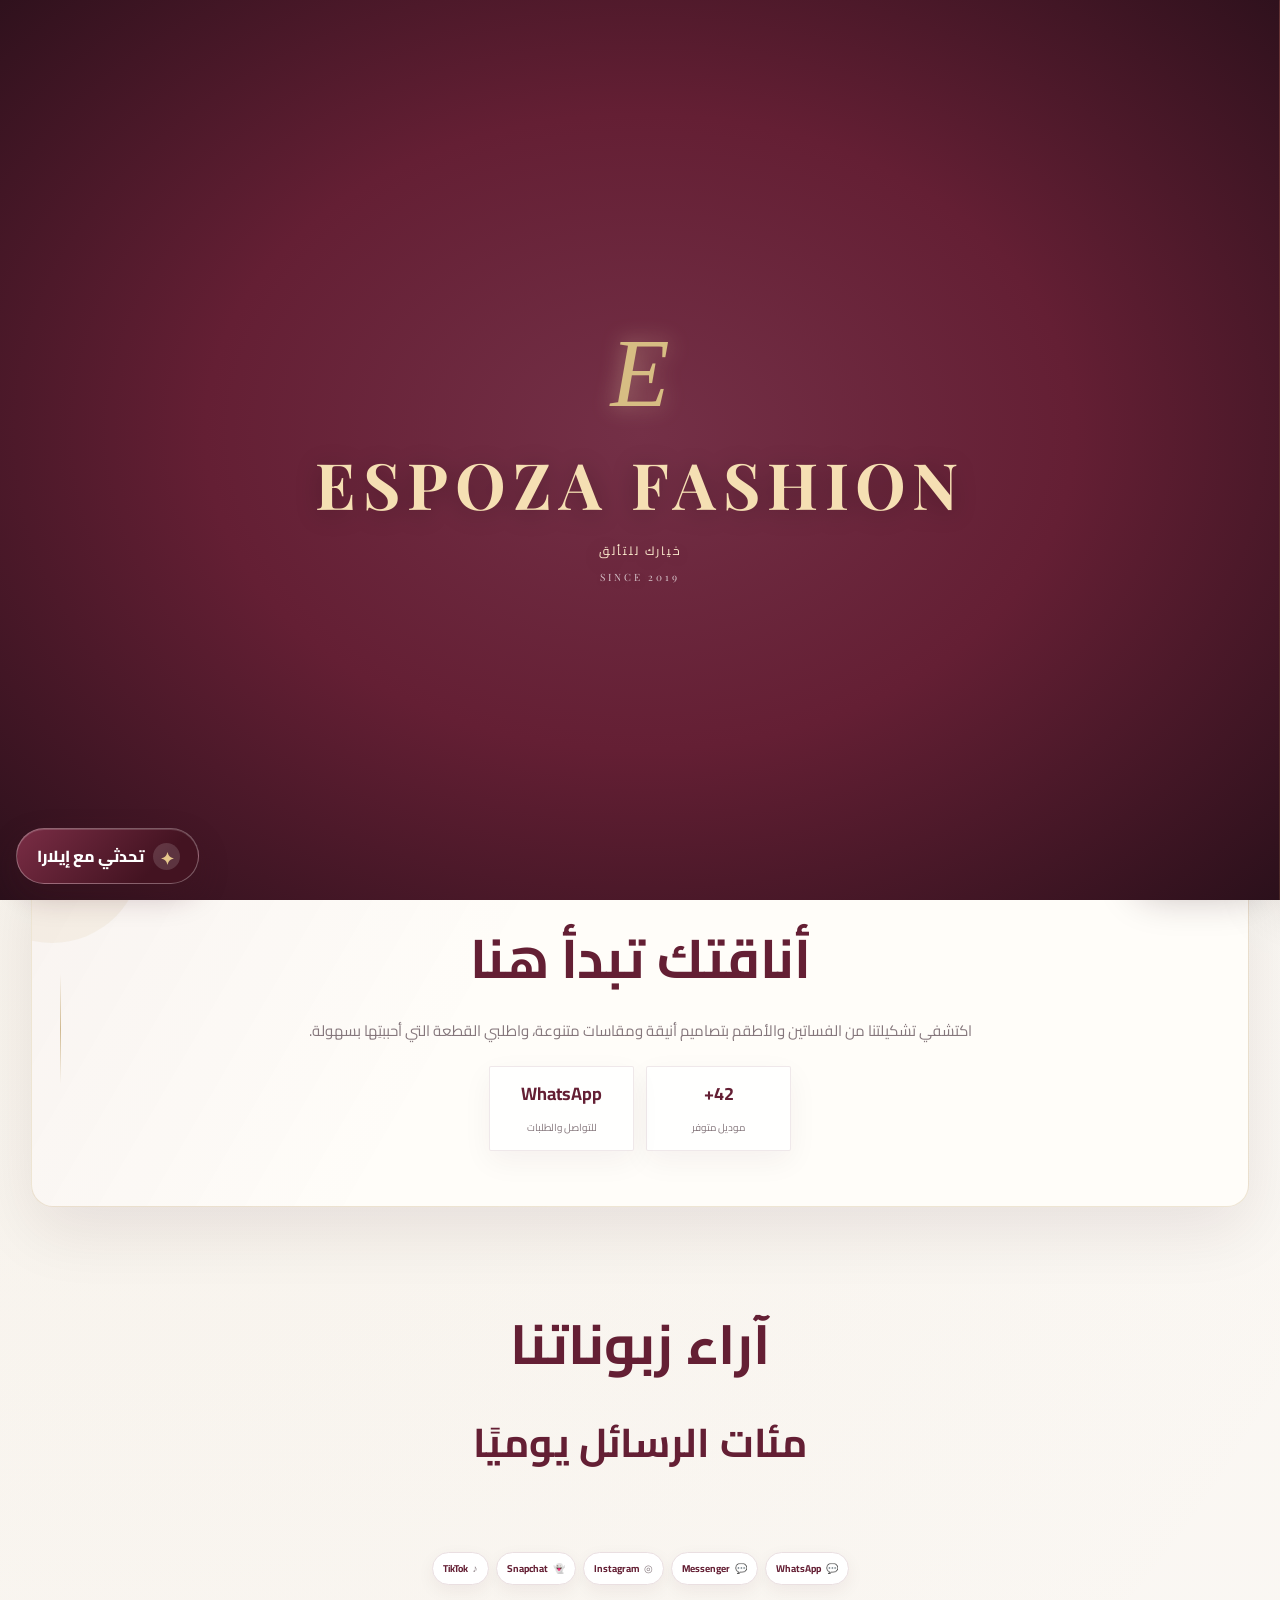
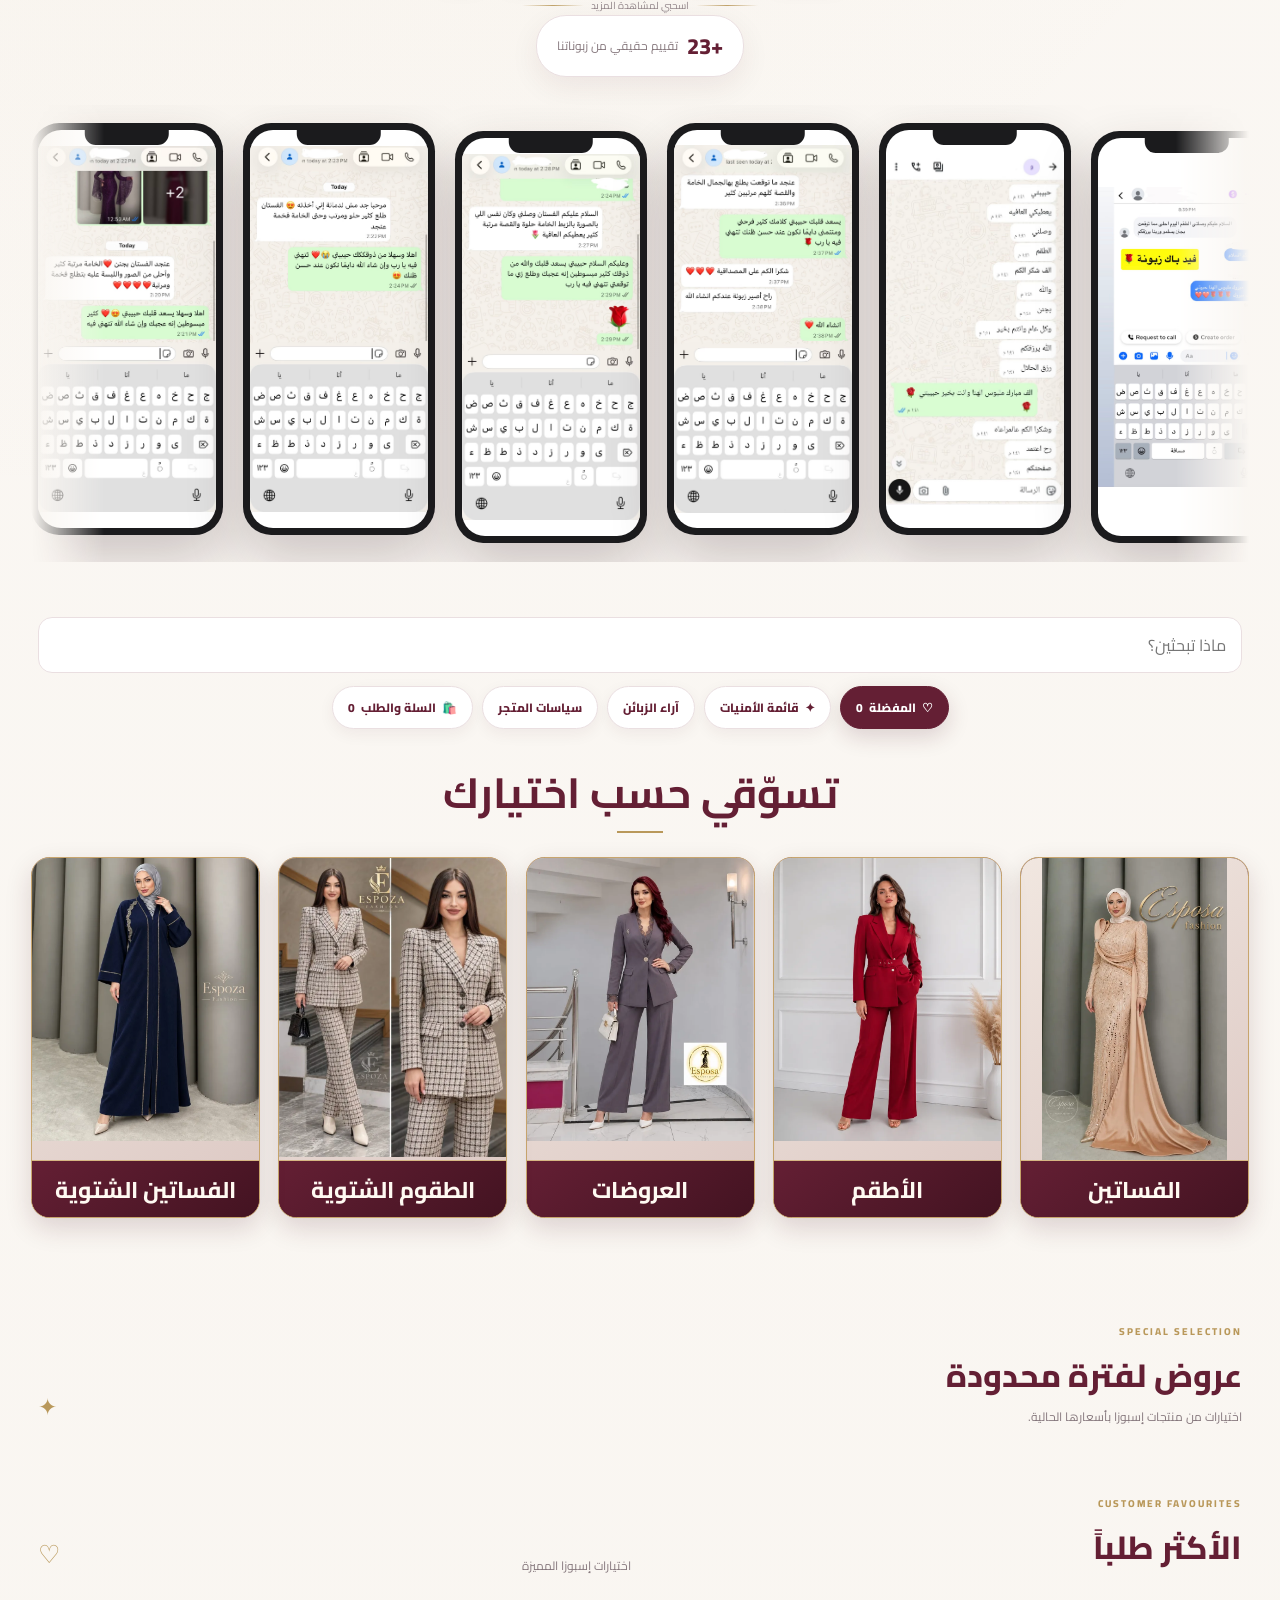
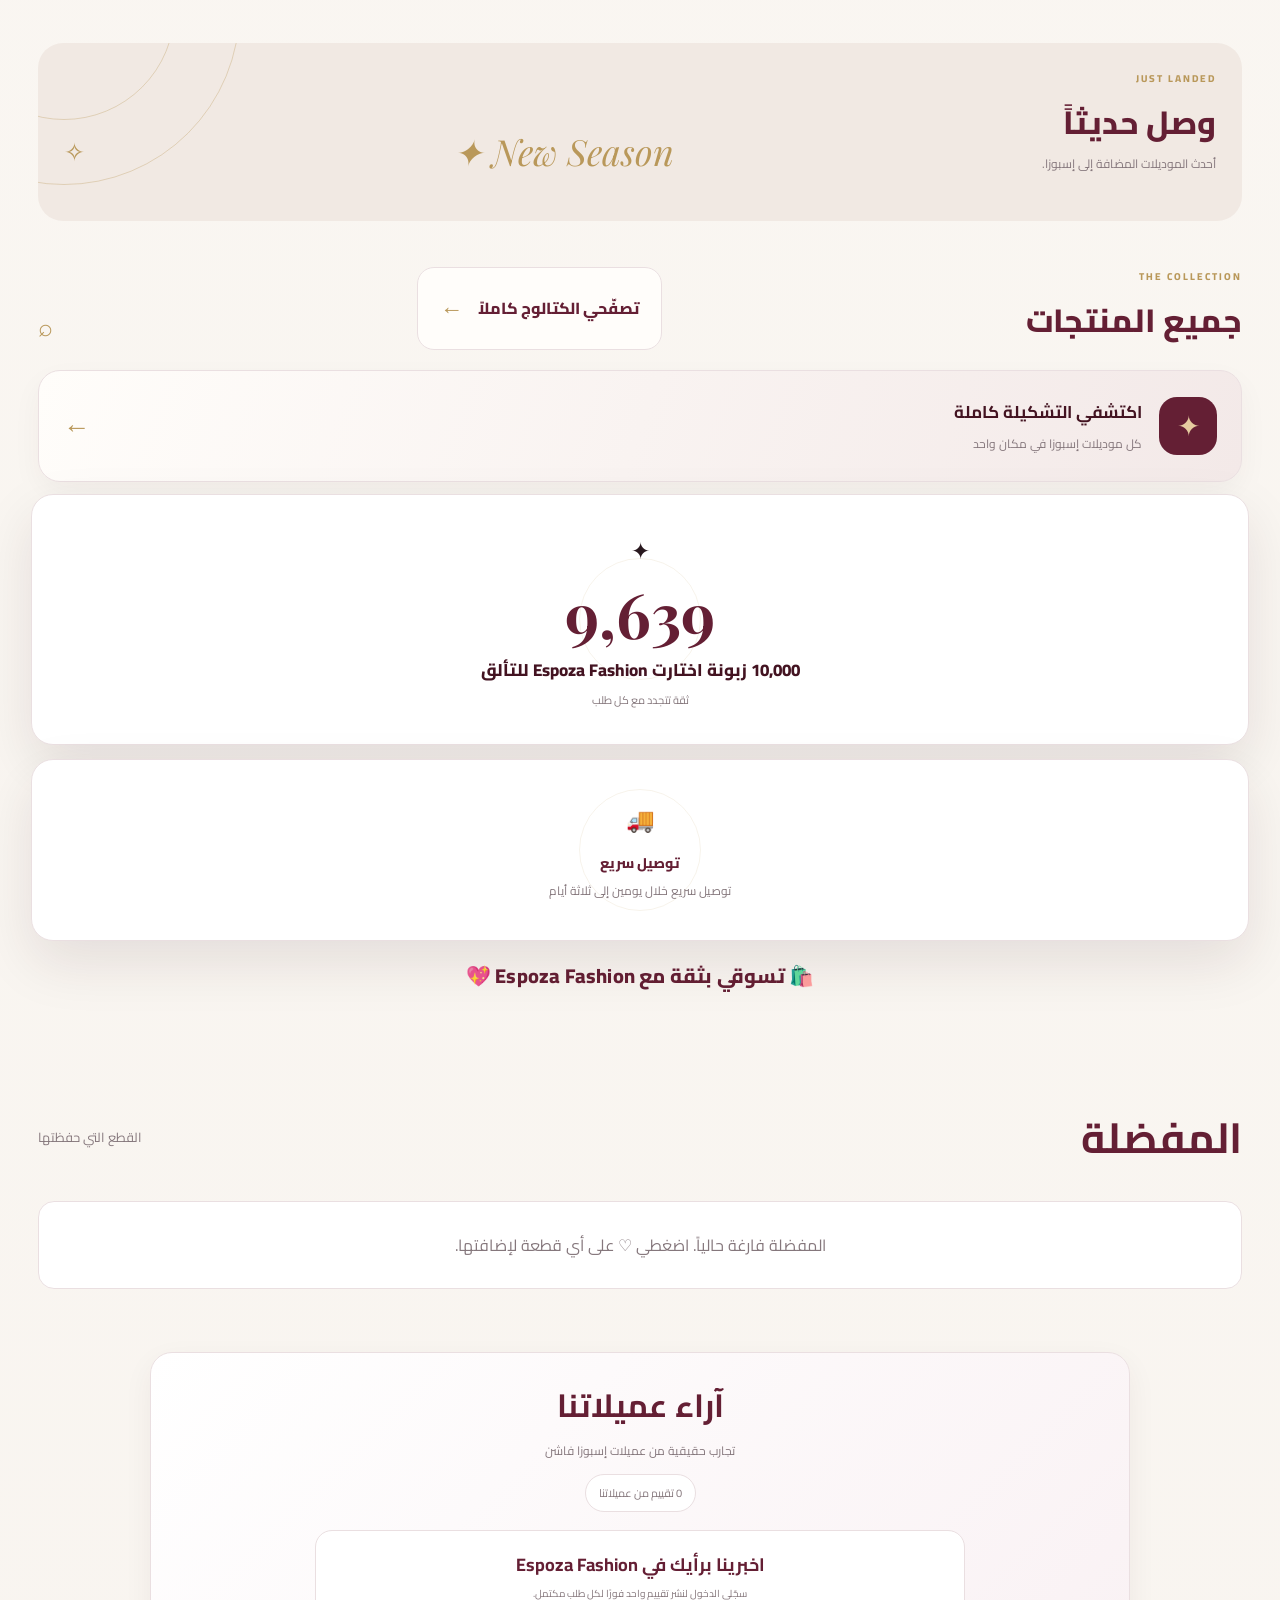
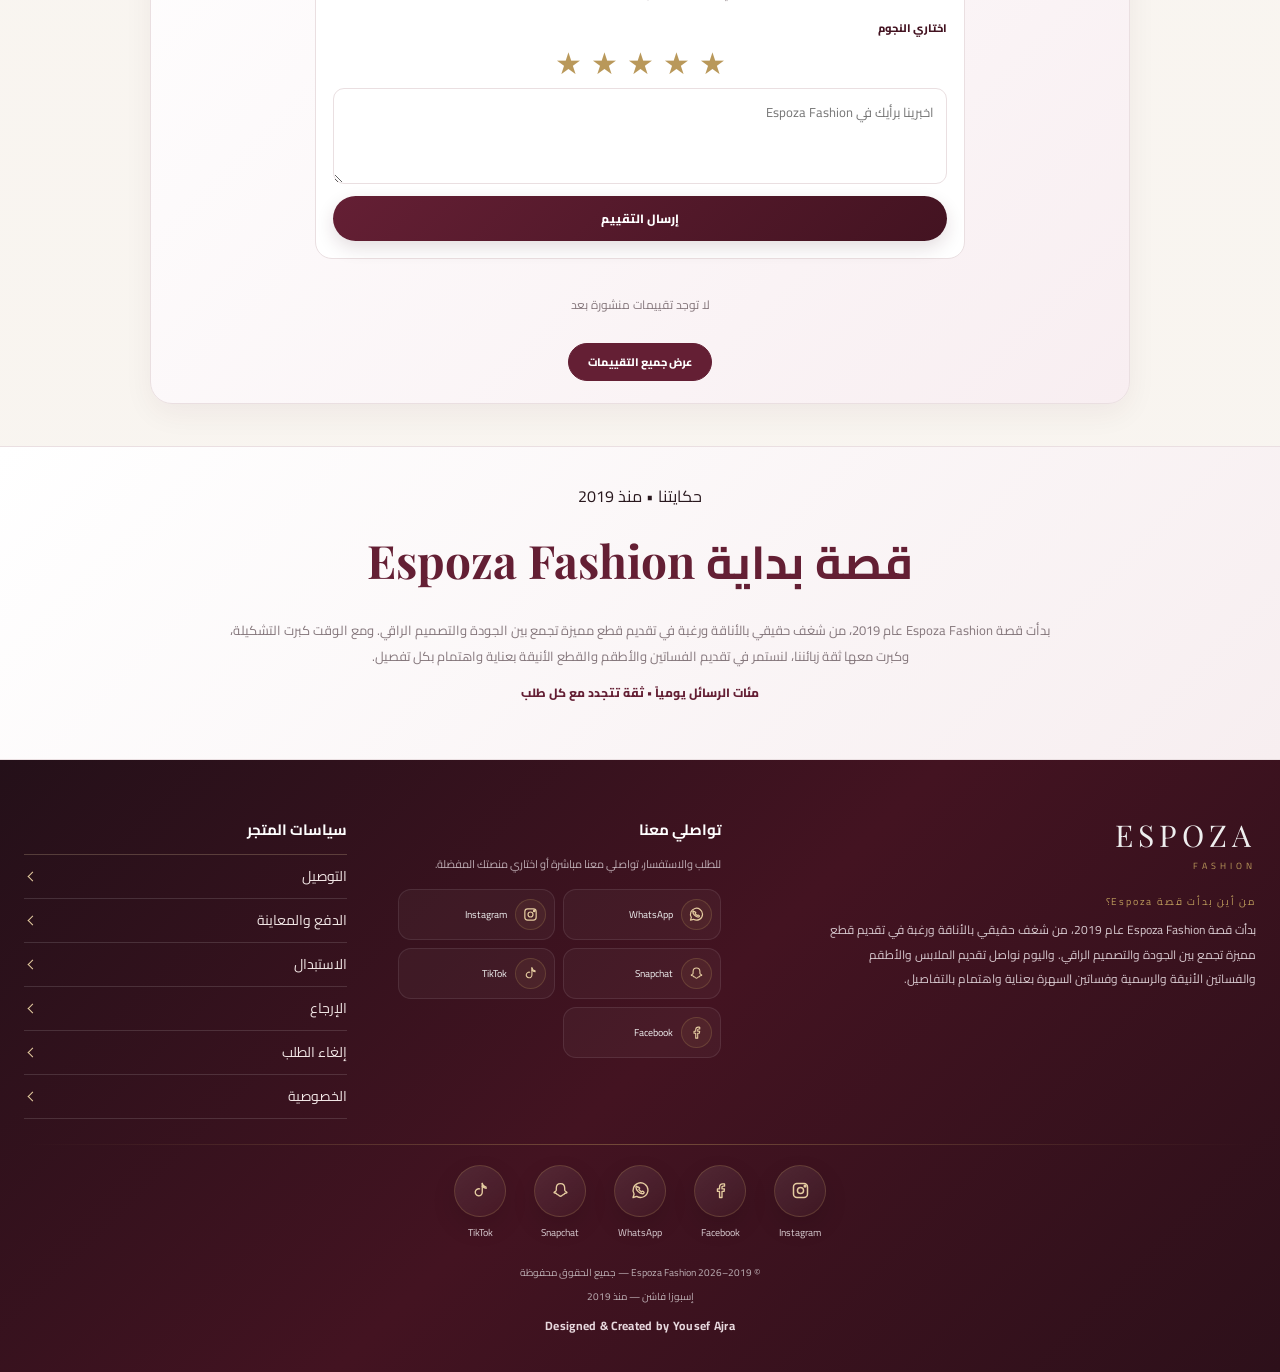
==== commit afd04522: "Update checkout labels for saved-order flow" ====
--- a/index.html
+++ b/index.html
@@ -5117,7 +5117,7 @@
 "المجموع",
 
 send:
-"إرسال الطلب عبر واتساب",
+"تأكيد الطلب",
 
 fill:
 "يرجى تعبئة الاسم ورقم الهاتف والعنوان.",
@@ -5719,9 +5719,9 @@
 orderHeading:"השלמת ההזמנה",product:"פריט",color:"צבע",size:"מידה",
 name:"שם מלא",phone:"מספר טלפון",delivery:"אזור משלוח",address:"כתובת מלאה",
 notes:"הערות נוספות",optional:"לא חובה",itemPrice:"סכום הפריטים",
-deliveryPrice:"משלוח",total:"סה״כ",send:"שליחת ההזמנה בוואטסאפ",
+deliveryPrice:"משלוח",total:"סה״כ",send:"אישור ההזמנה",
 fill:"נא למלא שם, מספר טלפון וכתובת.",waMissing:"מספר הוואטסאפ של החנות עדיין לא הוגדר.",
-saved:"ההזמנה נשמרה. וואטסאפ ייפתח כעת.",
+saved:"ההזמנה נשלחה בהצלחה. ניצור איתך קשר בקרוב.",
 waOnly:"ההזמנה לא נשמרה במערכת. הסל נשמר; שלחי את ההודעה בוואטסאפ להשלמת ההזמנה.",
 accordingImage:"כפי שמופיע בתמונה",accordingAvailable:"לפי הזמינות",
 westbank:"הגדה המערבית",jerusalem:"ירושלים",inside:"אזורי 48",
